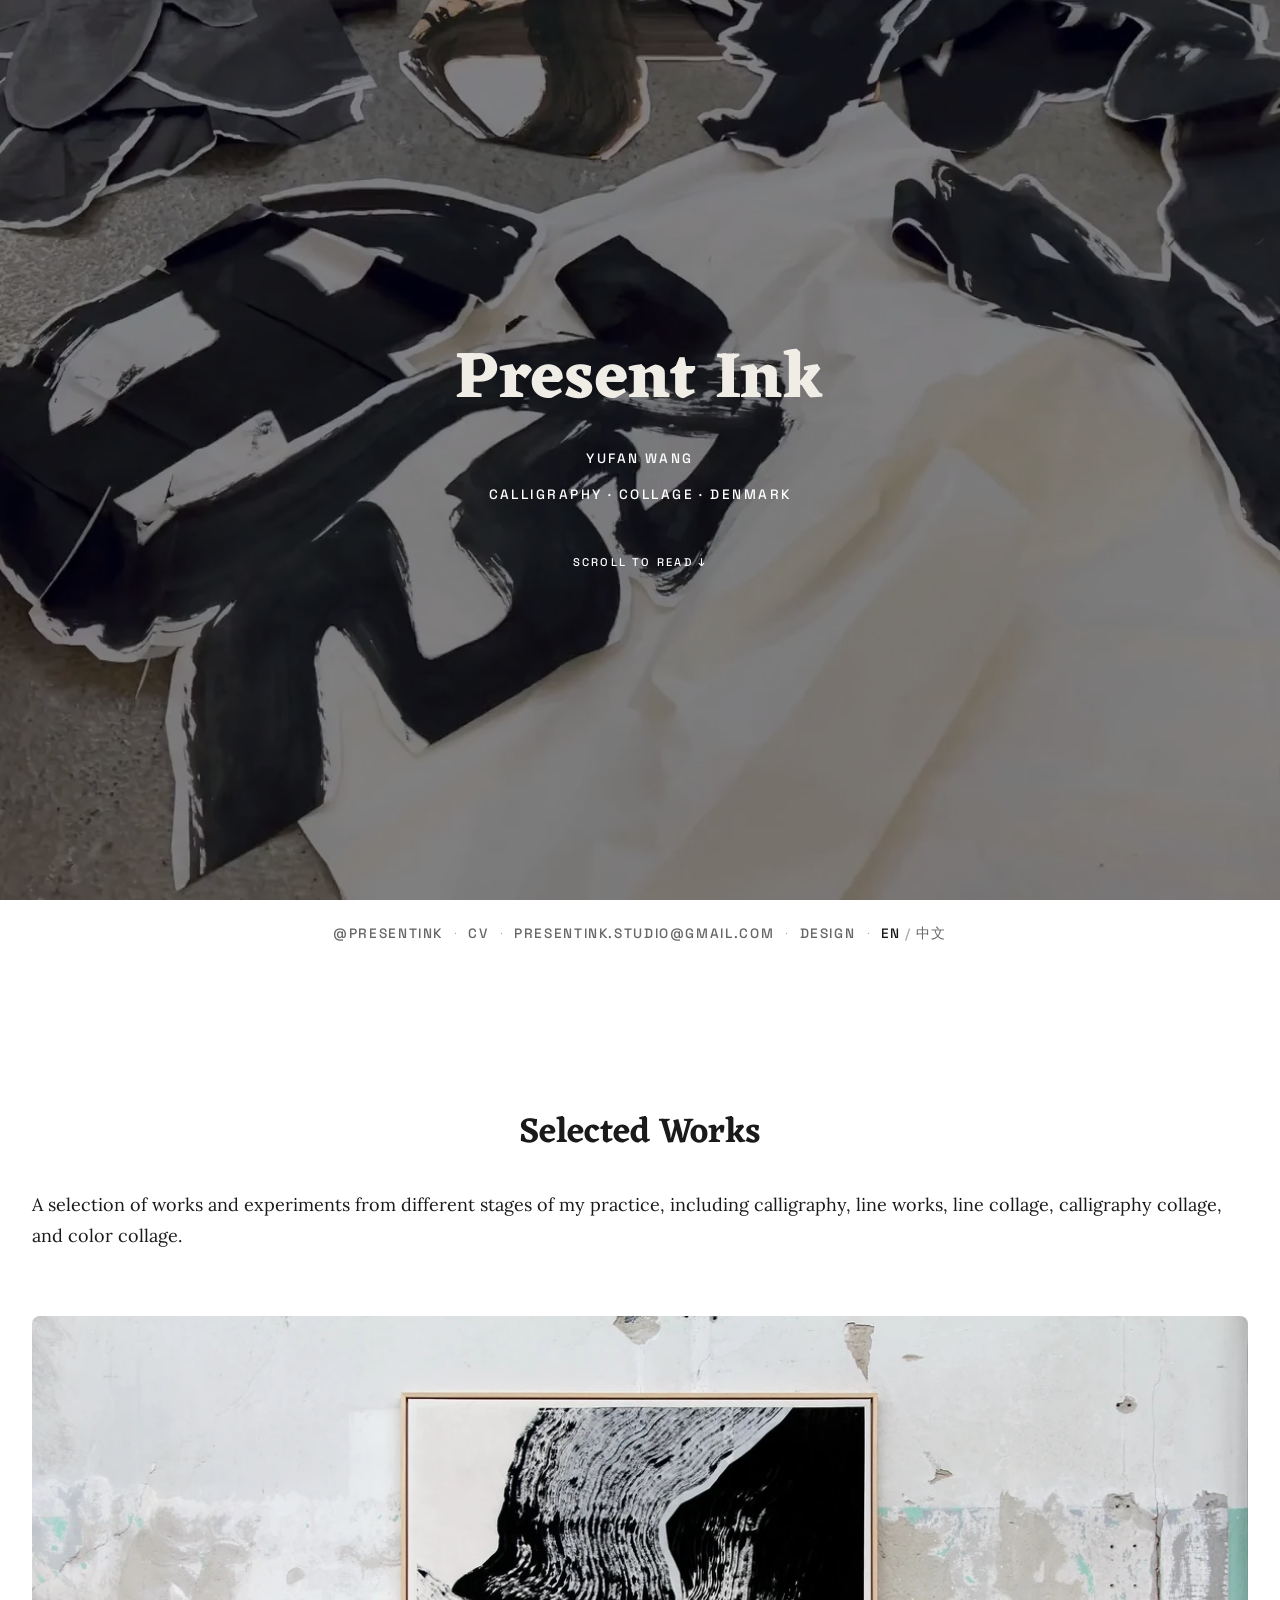
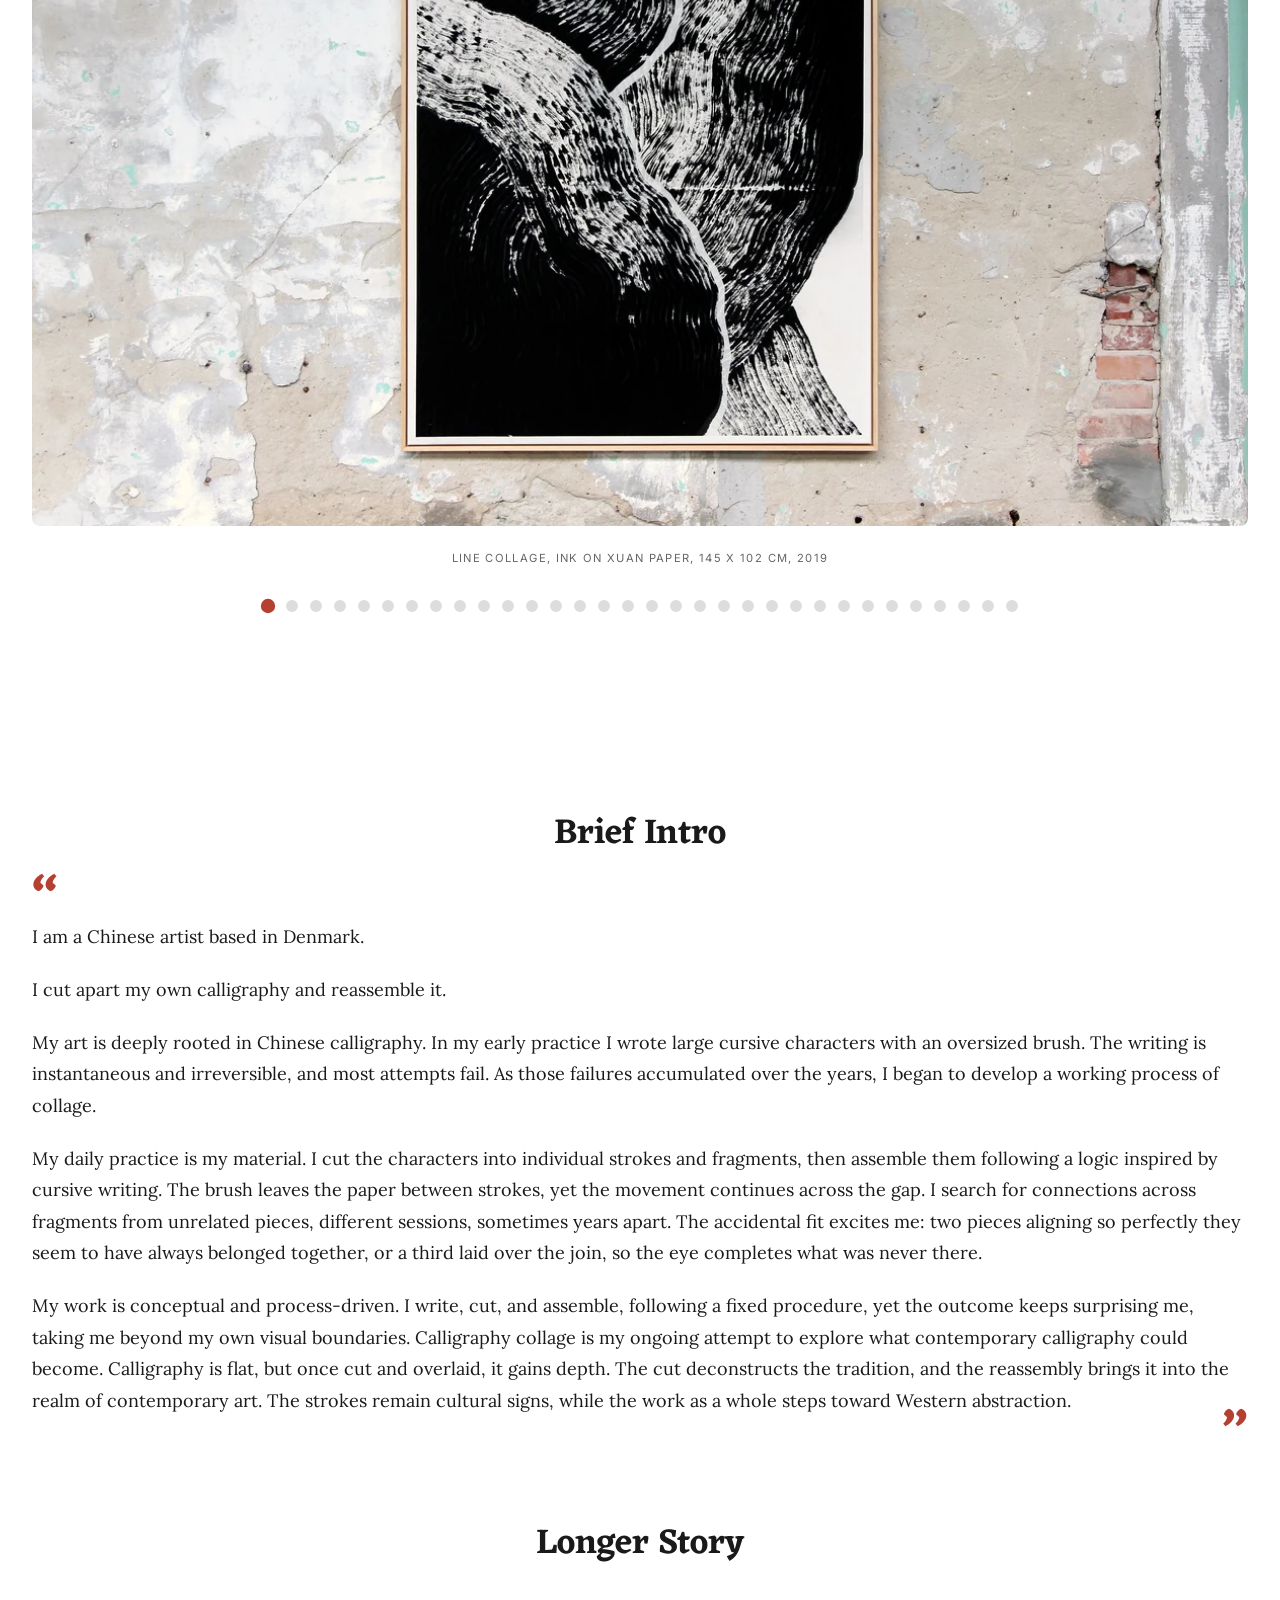
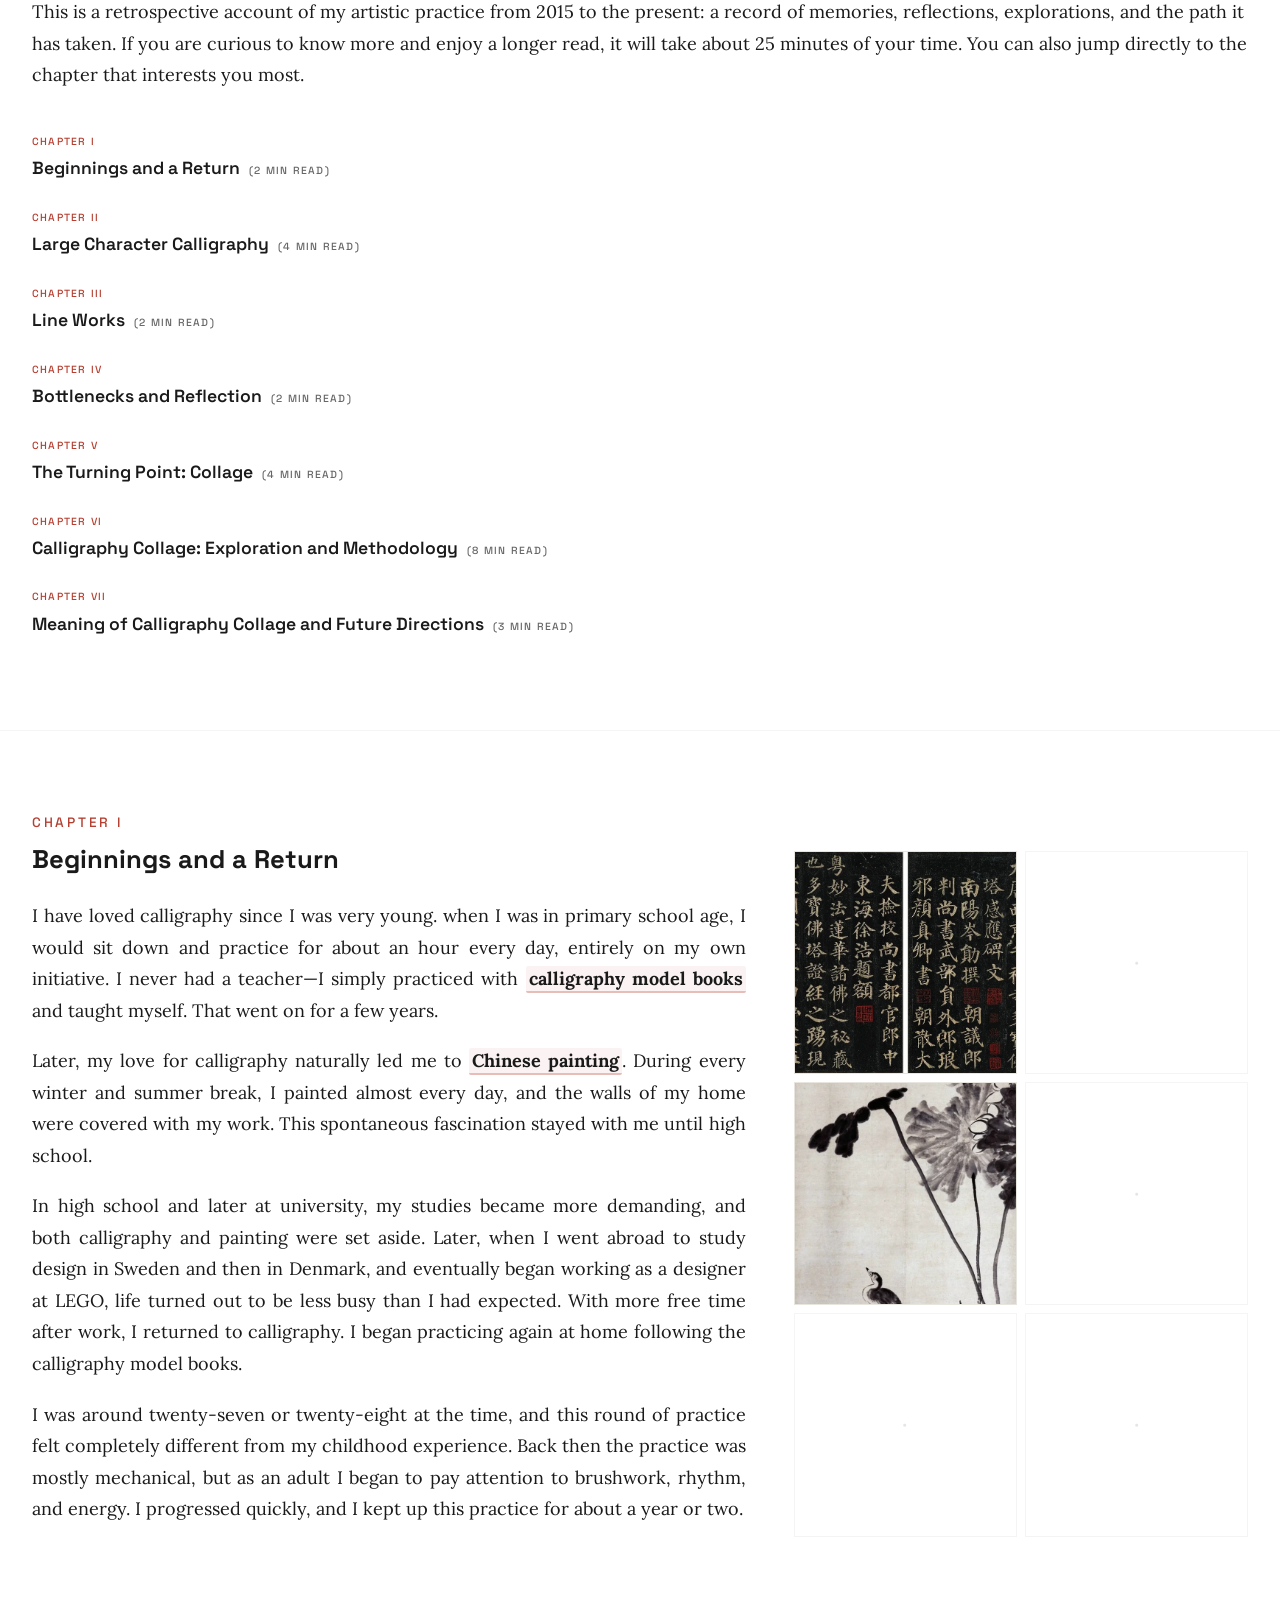
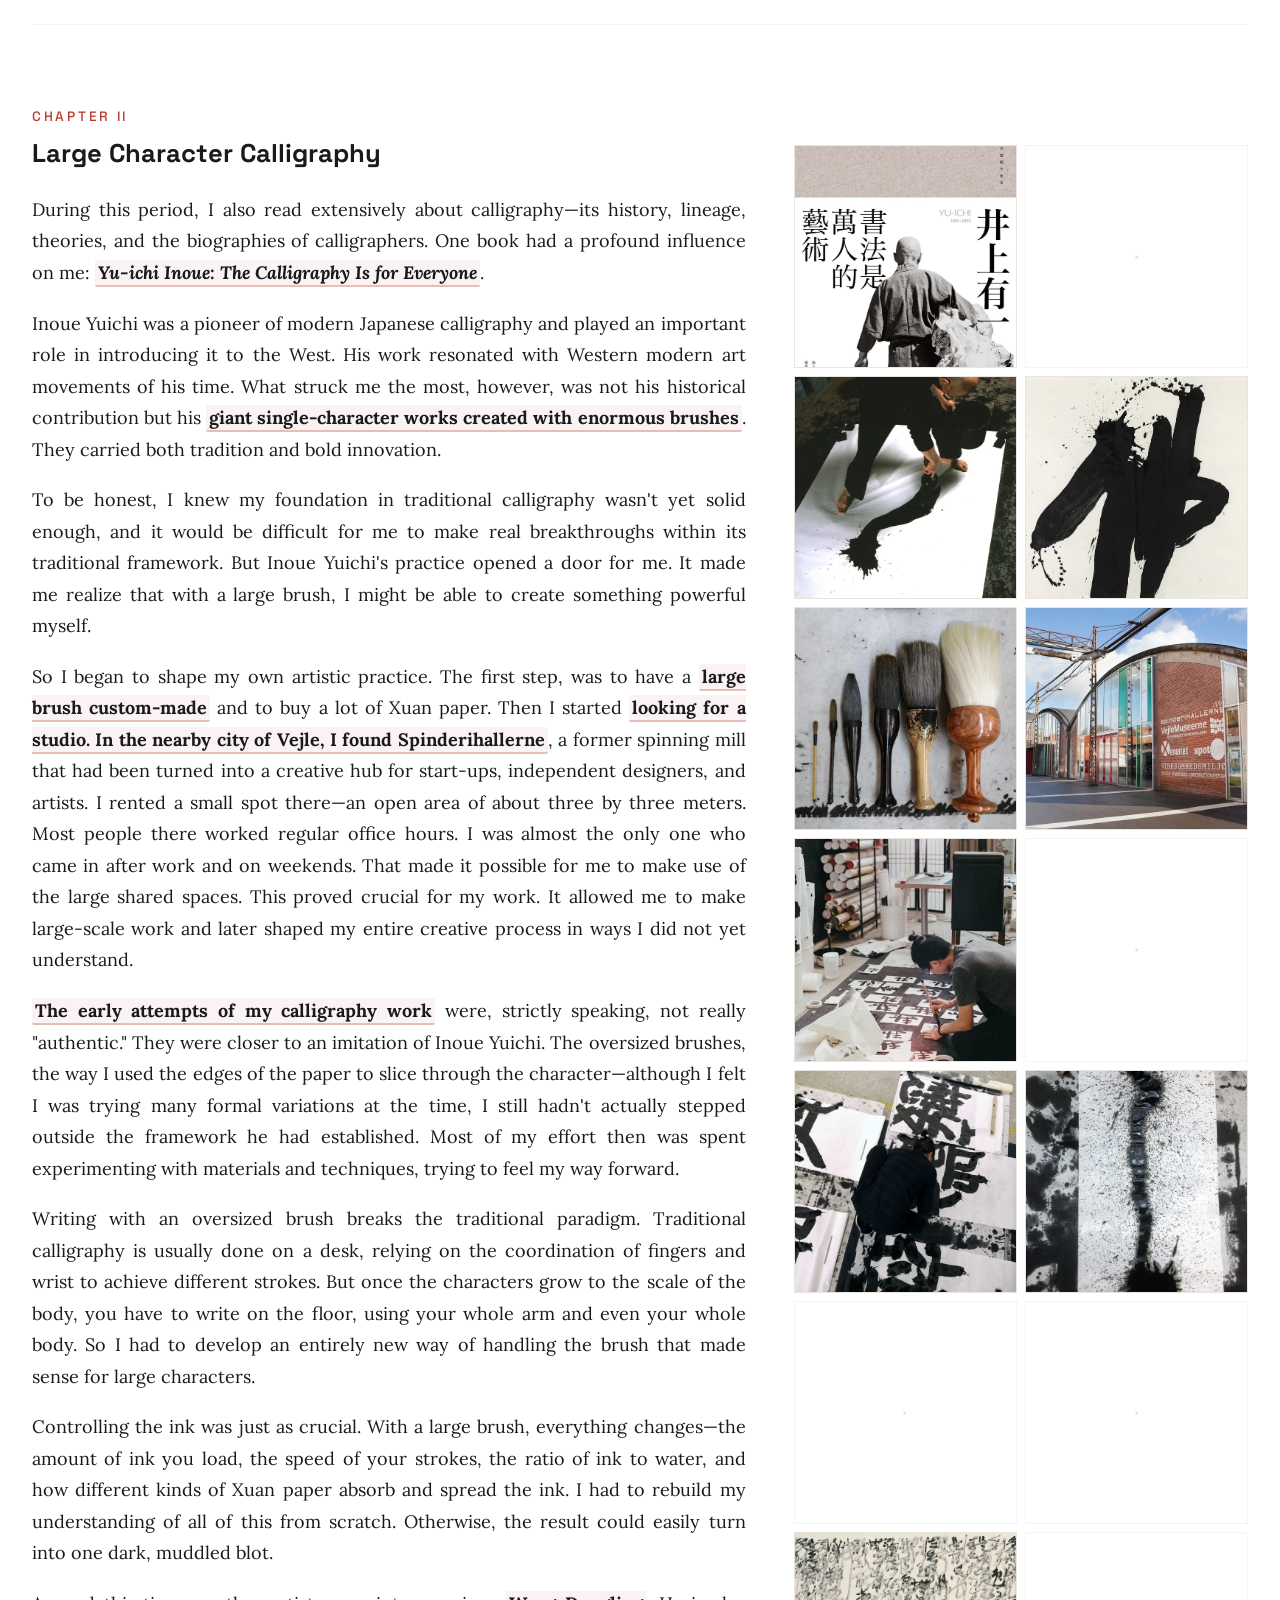
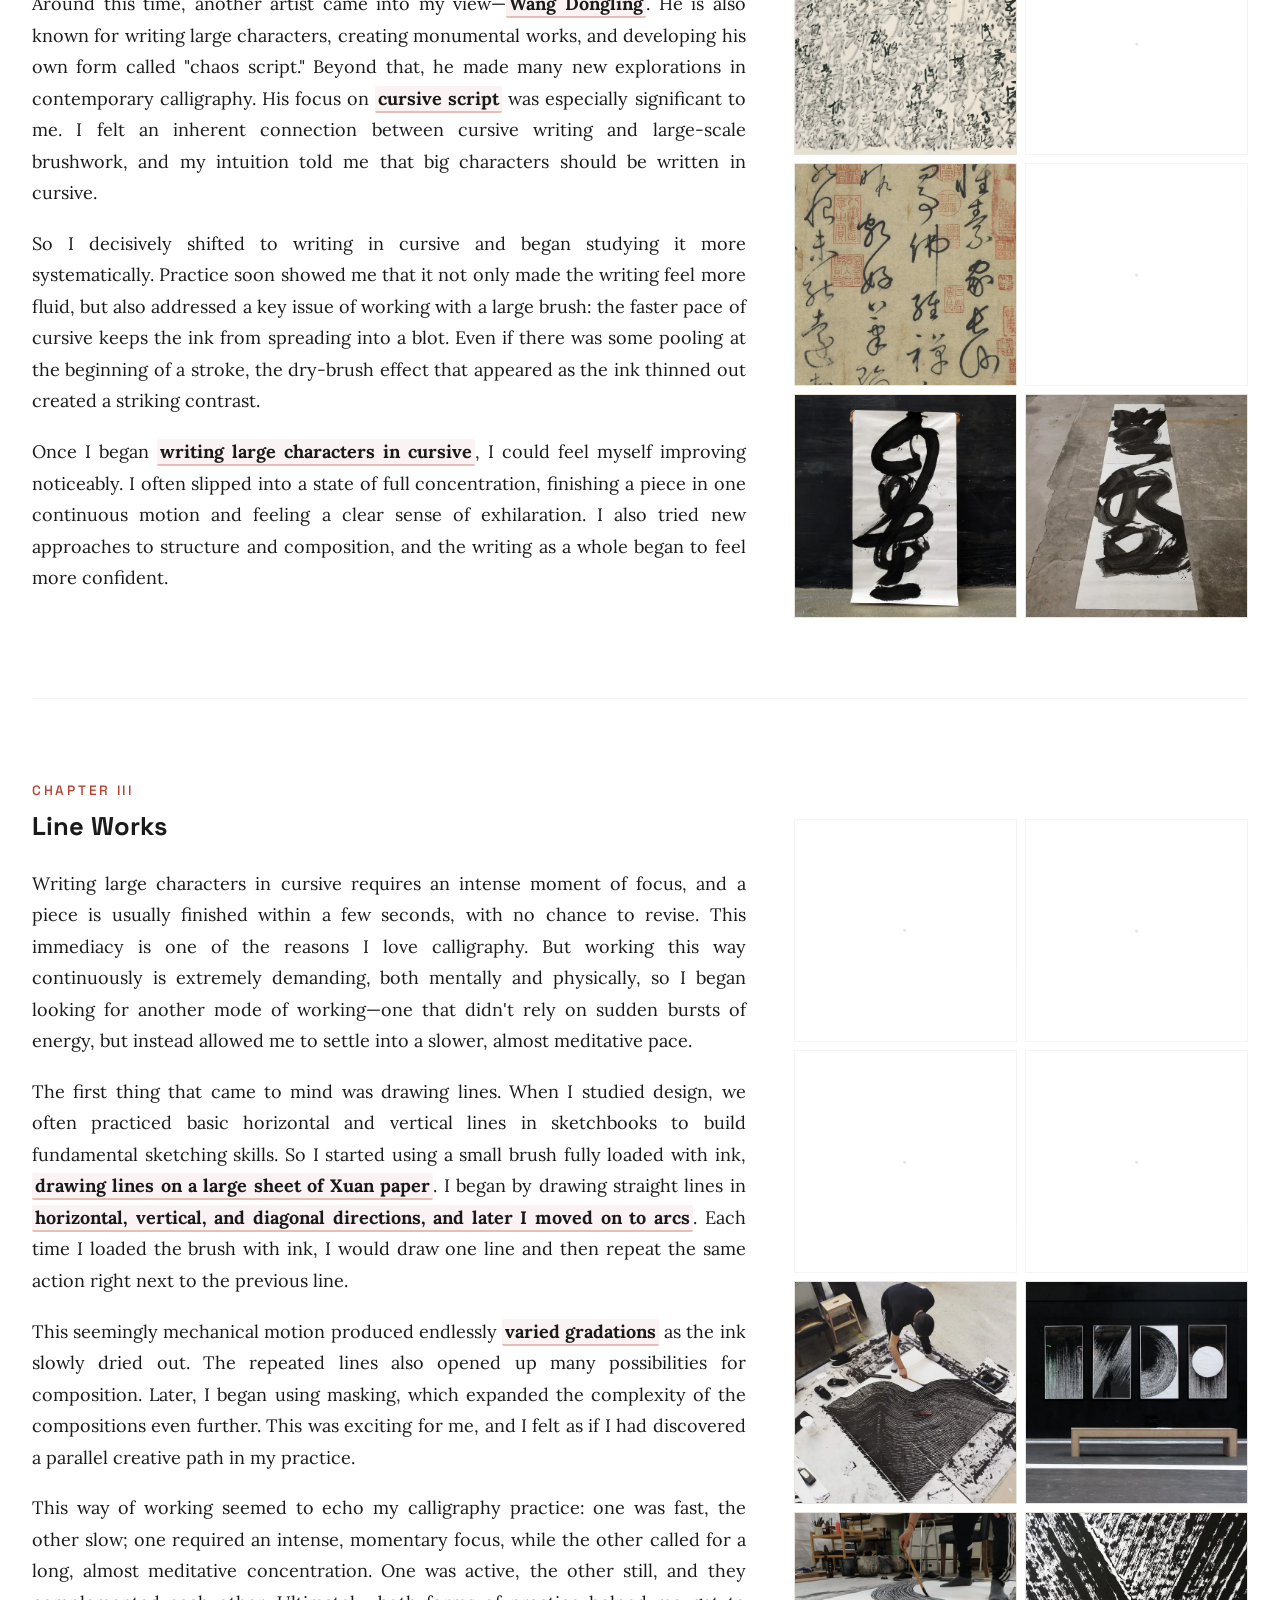
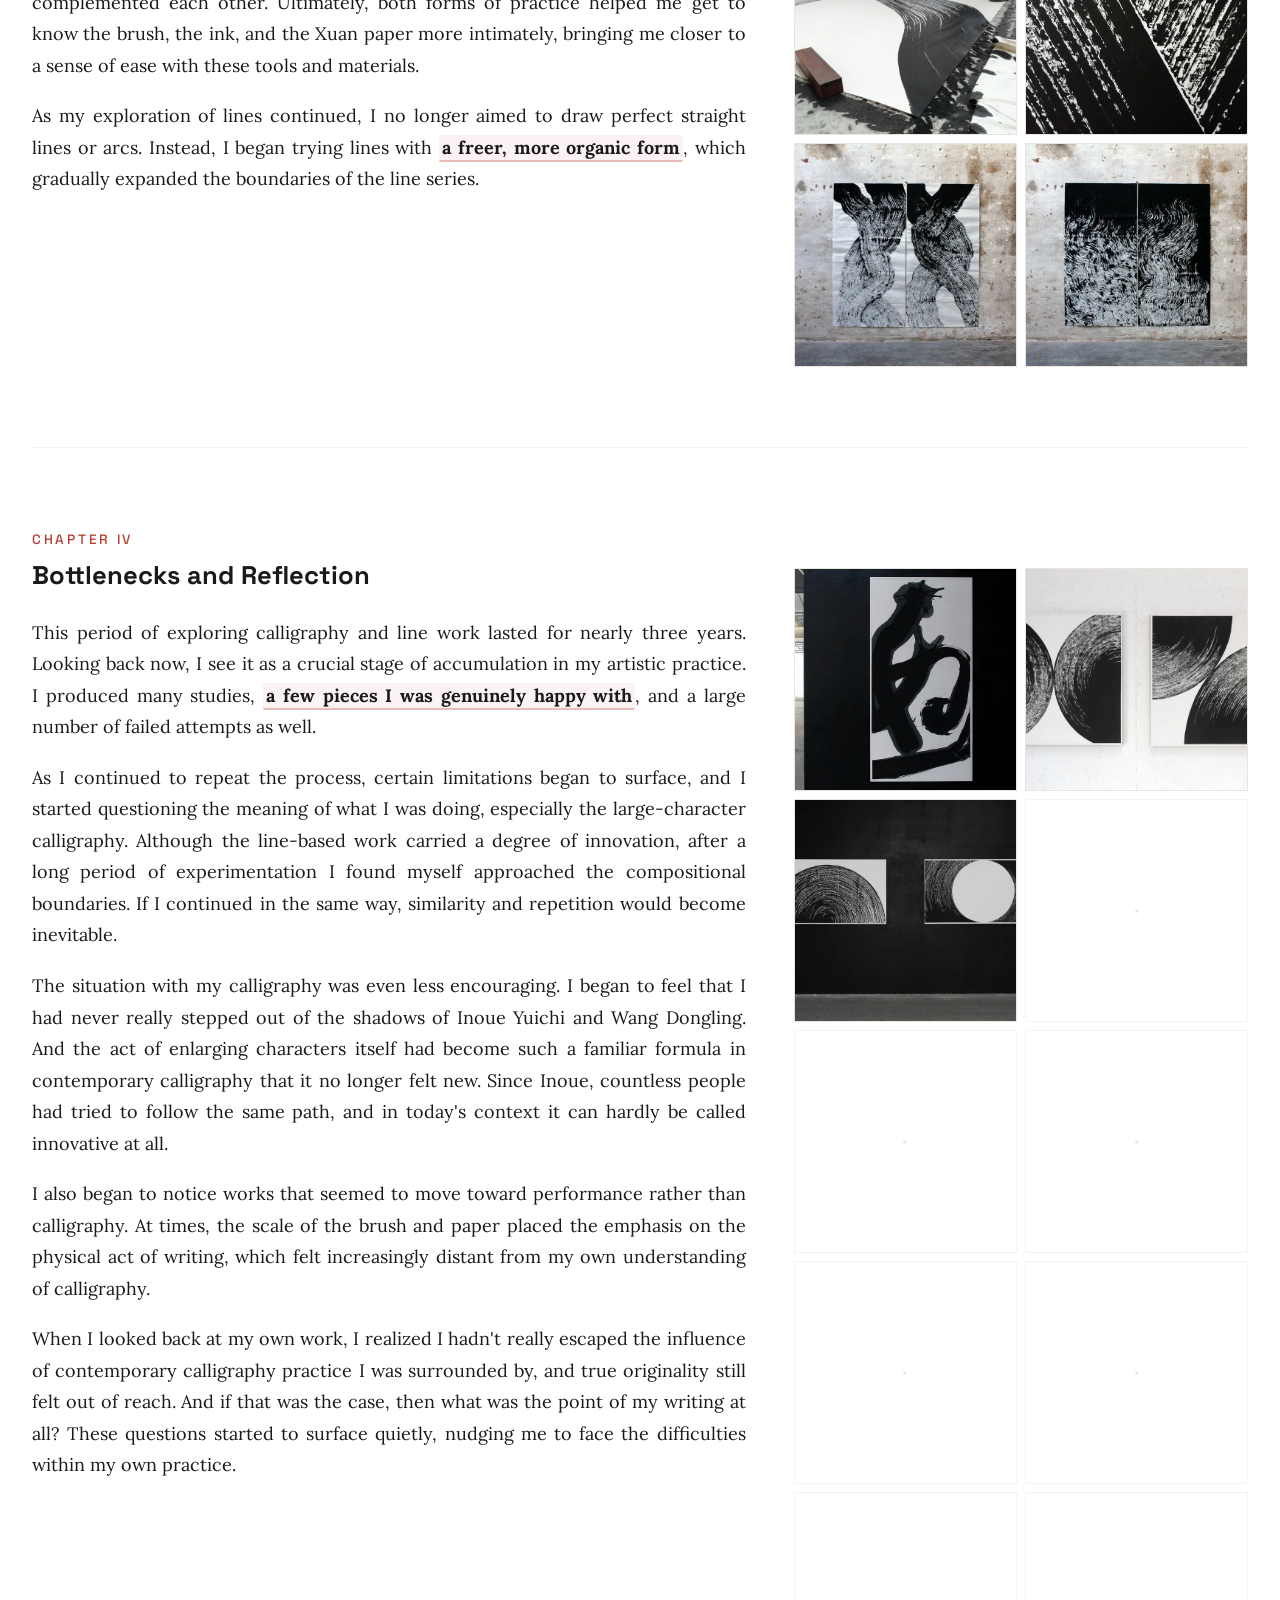
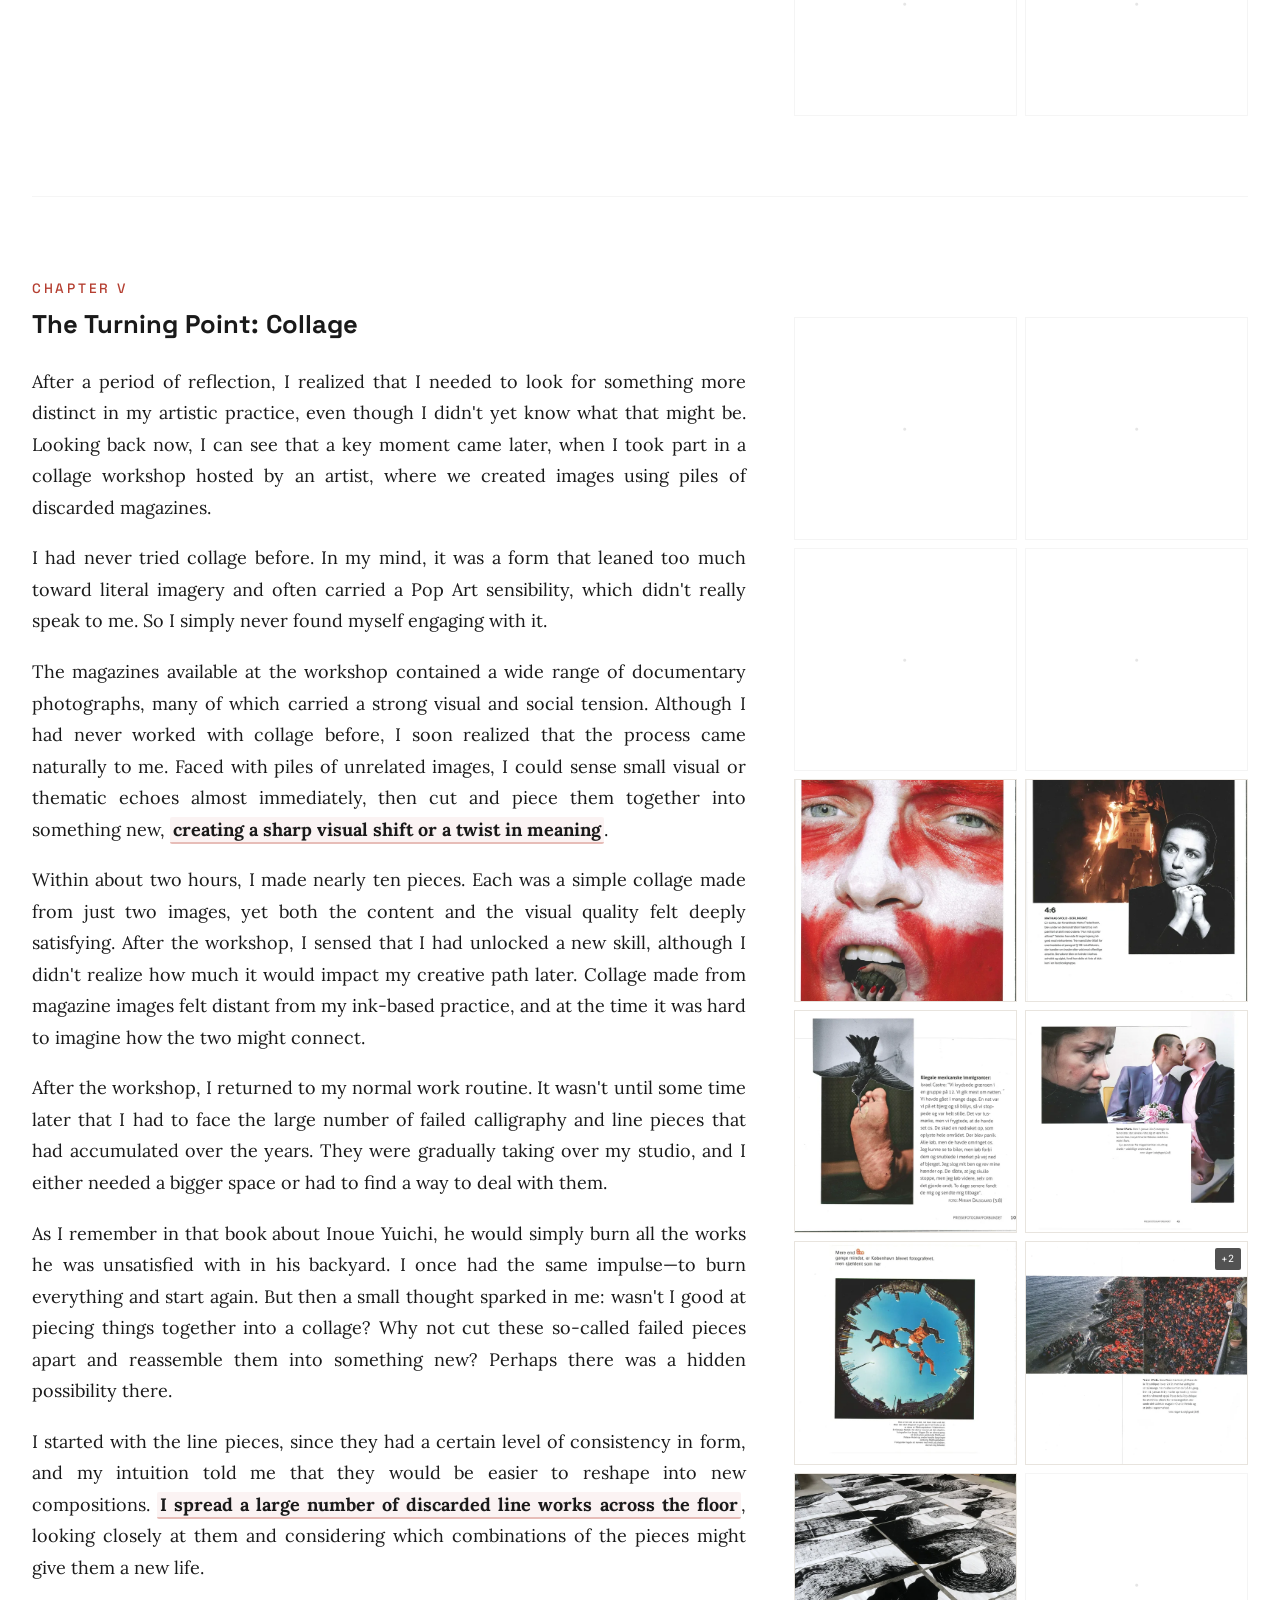
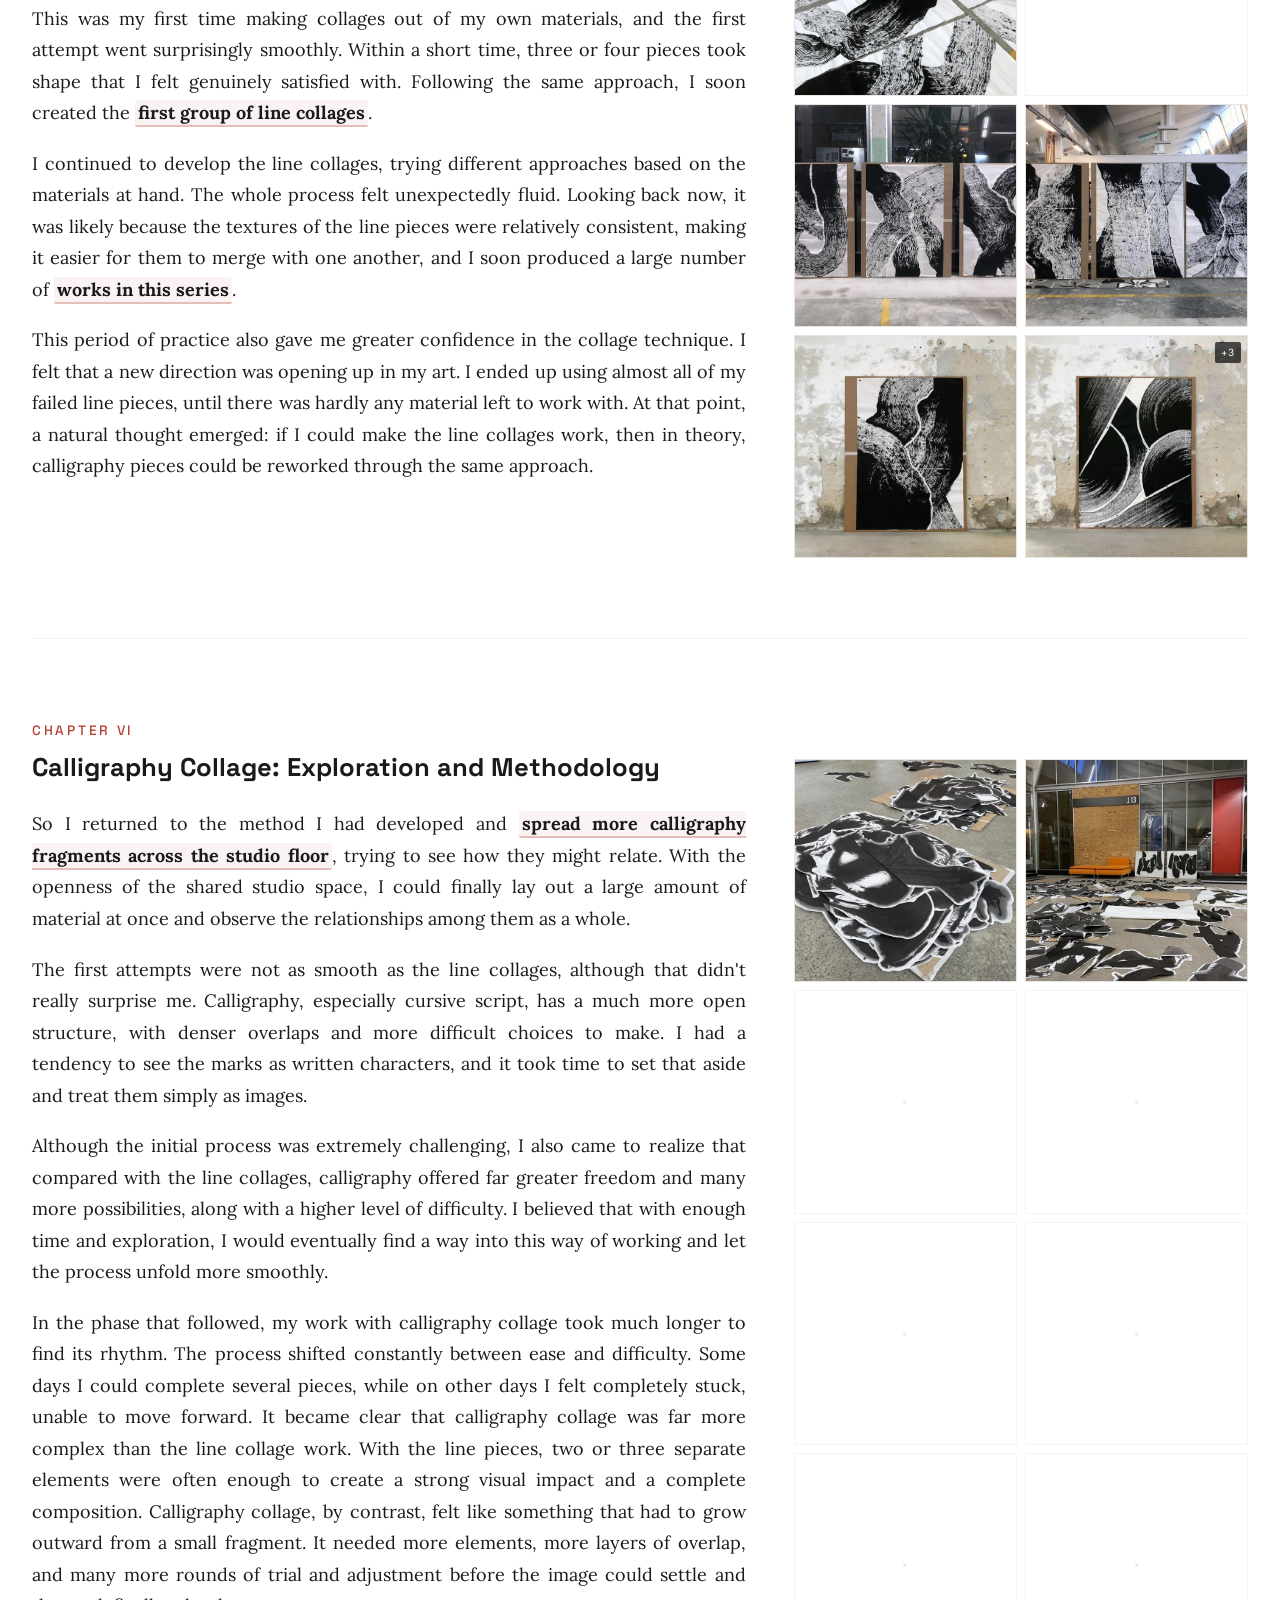
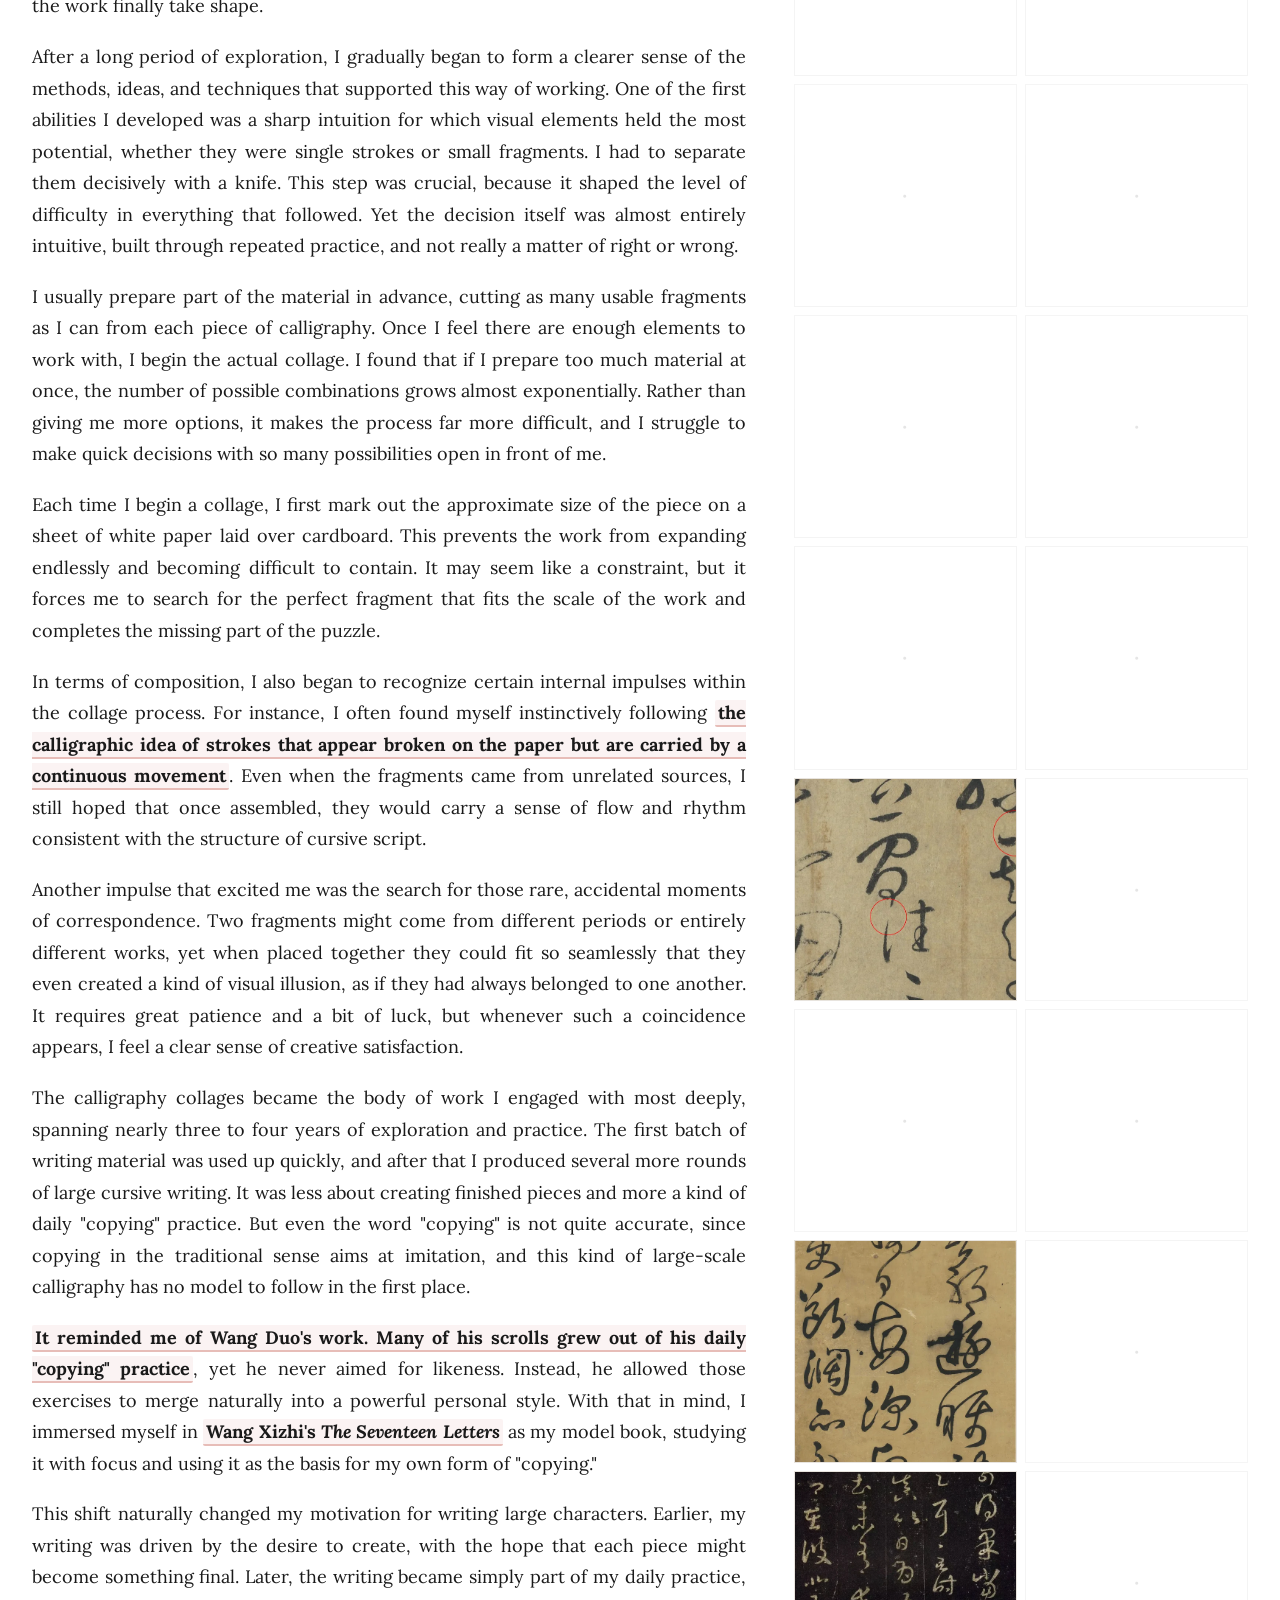
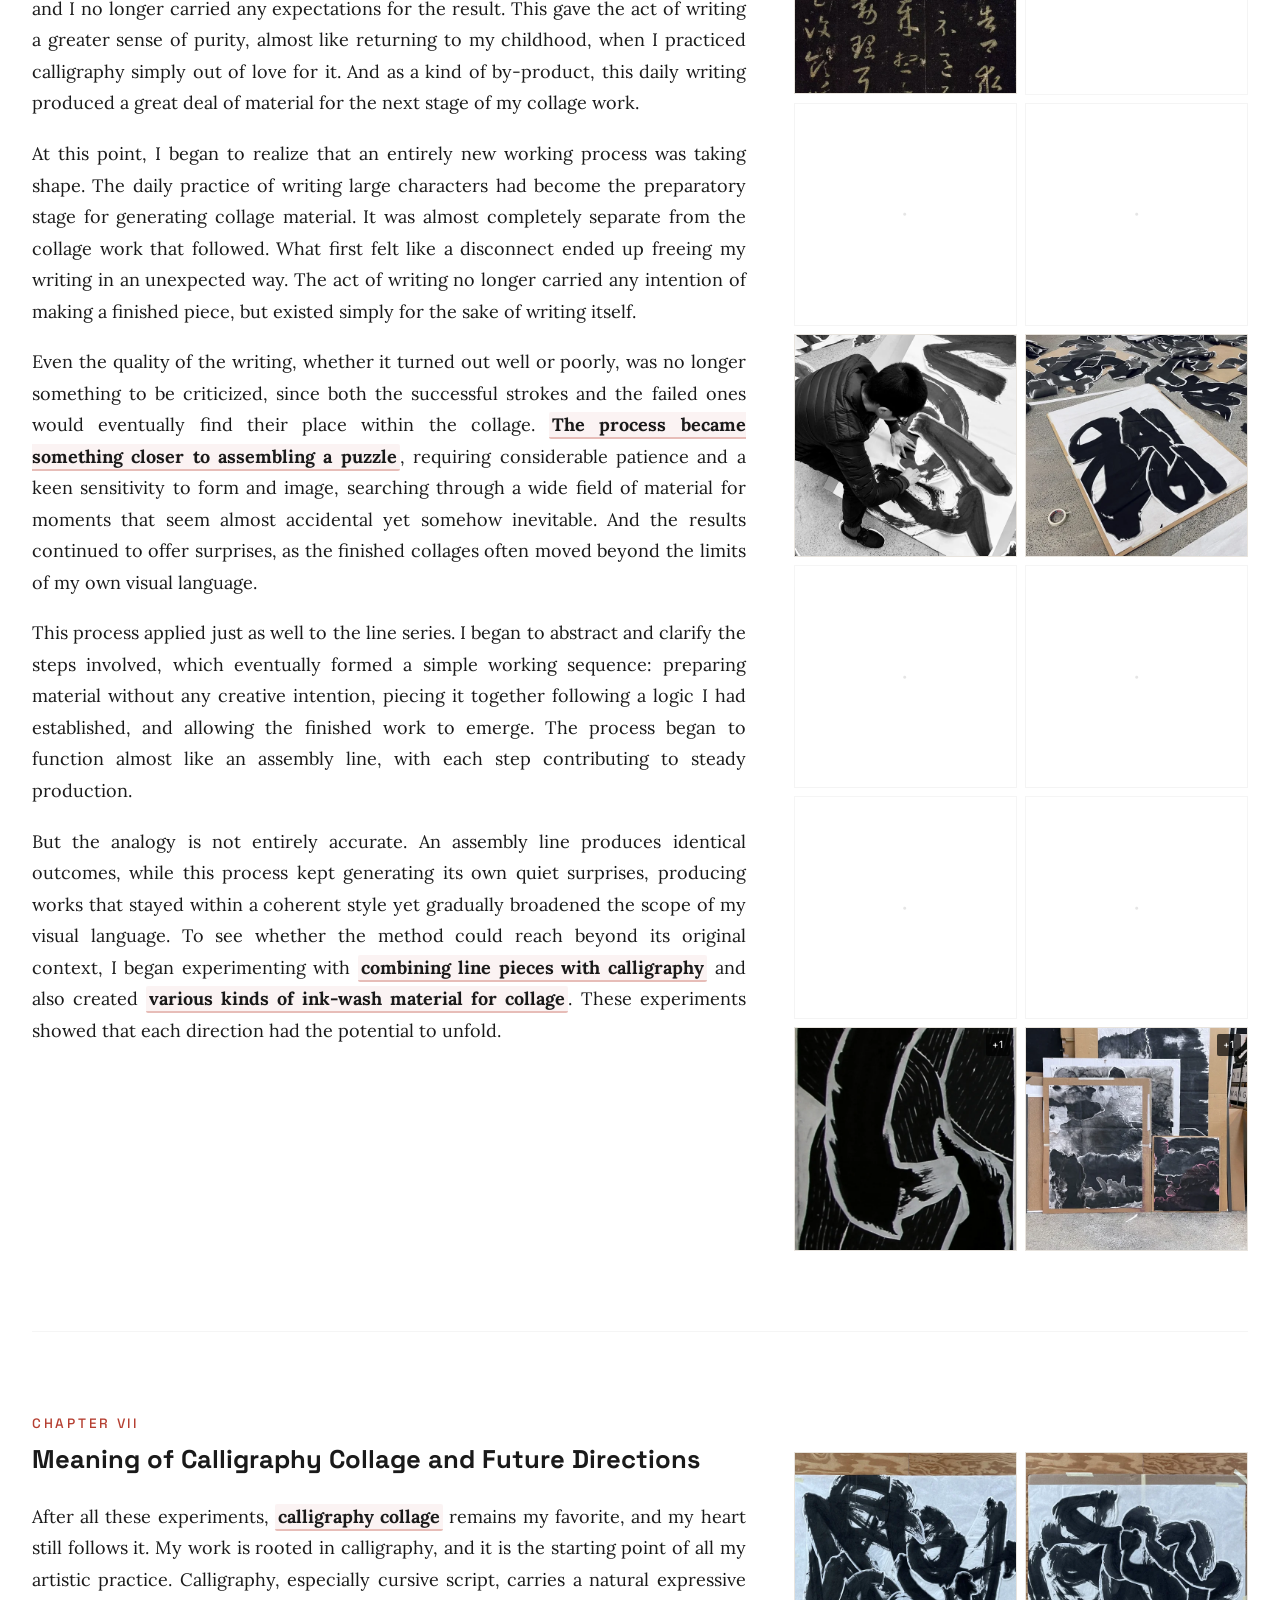
==== index.html @ 0b90b197 "fix: give the touch icon a fresh URL so iOS refetches it The transparent icon has been live since th" ====
<!DOCTYPE html>
<html lang="en">
<head>
    <meta charset="UTF-8">
    <meta name="viewport" content="width=device-width, initial-scale=1.0">
    <title>Present Ink | Yufan Wang</title>
    <meta name="description" content="Present Ink is the art portfolio of Yufan Wang, a Denmark-based artist exploring calligraphy, collage, line works, and contemporary abstraction.">
    <meta name="robots" content="index, follow">
    <link rel="canonical" href="https://presentink.github.io/">
    <link rel="icon" href="favicon.svg" type="image/svg+xml">
    <link rel="icon" href="favicon-32.png" sizes="32x32" type="image/png">
    <!-- ?v=2 retires the opaque first cut: Chrome on iOS keys its icon cache by URL,
         and removing the shortcut does not clear it. -->
    <link rel="apple-touch-icon" href="apple-touch-icon.png?v=2">
    <meta property="og:type" content="website">
    <meta property="og:site_name" content="Present Ink">
    <meta property="og:title" content="Present Ink | Yufan Wang">
    <meta property="og:description" content="The art portfolio of Yufan Wang: calligraphy, collage, line works, and contemporary abstraction.">
    <meta property="og:url" content="https://presentink.github.io/">
    <meta property="og:image" content="https://presentink.github.io/selected_work/og-cover.jpg">
    <meta property="og:image:alt" content="Artwork by Yufan Wang">
    <meta name="twitter:card" content="summary_large_image">
    <meta name="twitter:title" content="Present Ink | Yufan Wang">
    <meta name="twitter:description" content="The art portfolio of Yufan Wang: calligraphy, collage, line works, and contemporary abstraction.">
    <meta name="twitter:image" content="https://presentink.github.io/selected_work/og-cover.jpg">
    <link href="https://fonts.googleapis.com/css2?family=Eczar:wght@400;500;600;700;800&family=Lora:ital,wght@0,400;0,600;1,400&family=Inter:wght@300;400;500&family=Space+Grotesk:wght@400;500;600;700&display=swap" rel="stylesheet">
    <style>
        :root {
            --text-primary: #1a1a1a;
            --text-secondary: #666;
            --bg: #ffffff;
            --bg-white: #ffffff;
            --accent: #b53f31;
            --accent-light: rgba(181, 63, 49, 0.08);
            --highlight-bg: rgba(181, 63, 49, 0.06);
            --highlight-border: rgba(181, 63, 49, 0.3);
            --thumb-border: rgba(181, 63, 49, 0.5);
            --overlay-bg: rgba(10, 10, 10, 0.92);
            --body-copy-size: 18px;
            --body-copy-line-height: 1.75;
        }

        * { margin: 0; padding: 0; box-sizing: border-box; }

        html { scroll-behavior: smooth; }

        body {
            font-family: 'Lora', 'Georgia', serif;
            background: var(--bg);
            color: var(--text-primary);
            line-height: 1.75;
            font-size: 17px;
            -webkit-font-smoothing: antialiased;
        }

        /* ============ HERO ============ */
        .hero {
            width: 100%;
            height: 100vh;
            display: flex;
            flex-direction: column;
            justify-content: center;
            align-items: center;
            background: #0a0a0a;
            position: relative;
            overflow: hidden;
        }

        .hero-video {
            position: absolute;
            inset: 0;
            width: 100%;
            height: 100%;
            object-fit: cover;
        }

        .hero-overlay {
            position: absolute;
            inset: 0;
            background: rgba(0, 0, 0, 0.45);
        }

        .hero-content {
            position: relative;
            z-index: 2;
            text-align: center;
            color: #fff;
        }

        .hero-name {
            font-family: 'Eczar', serif;
            font-size: clamp(2.3rem, 5.5vw, 4.1rem);
            font-weight: 700;
            letter-spacing: 0.01em;
            margin-bottom: 0.5rem;
            color: #f0ece6;
        }

        .hero-author {
            font-family: 'Space Grotesk', sans-serif;
            font-size: 0.85rem;
            font-weight: 500;
            letter-spacing: 0.18em;
            text-transform: uppercase;
            color: #ffffff;
            margin-bottom: 0.75rem;
        }

        .hero-tagline {
            font-family: 'Space Grotesk', sans-serif;
            font-size: 0.85rem;
            font-weight: 500;
            letter-spacing: 0.18em;
            text-transform: uppercase;
            color: #ffffff;
            margin-bottom: 2.5rem;
        }

        .hero-scroll {
            font-family: 'Space Grotesk', sans-serif;
            font-size: 0.7rem;
            font-weight: 500;
            letter-spacing: 0.2em;
            text-transform: uppercase;
            color: #ffffff;
            cursor: pointer;
            border: 0;
            background: transparent;
            padding: 0;
            transition: color 0.3s;
            animation: pulse 2s ease-in-out infinite;
        }

        .hero-scroll:hover { color: #ccc; }

        .hero-scroll:focus-visible {
            outline: 2px solid #ffffff;
            outline-offset: 6px;
        }

        .site-links {
            display: flex;
            flex-wrap: wrap;
            align-items: center;
            justify-content: center;
            padding: 1.35rem 2rem;
        }

        .site-links a {
            font-family: 'Space Grotesk', sans-serif;
            font-size: 0.85rem;
            font-weight: 500;
            letter-spacing: 0.12em;
            text-transform: uppercase;
            color: var(--text-secondary);
            text-decoration: none;
            white-space: nowrap;
            padding: 0 0.7rem;
            transition: color 0.2s ease;
        }

        .site-link-separator {
            color: #aaa;
            font-size: 0.75rem;
            line-height: 1;
        }

        .site-links a:hover,
        .site-links a:focus-visible { color: var(--accent); }

        .language-switch {
            display: inline-flex;
            align-items: center;
            gap: 0.25rem;
            padding: 0 0.7rem;
            font-family: 'Space Grotesk', sans-serif;
            font-size: 0.85rem;
            font-weight: 500;
            letter-spacing: 0.12em;
            white-space: nowrap;
        }

        .language-current {
            color: var(--text-primary);
        }

        .site-links .language-switch a {
            padding: 0;
            text-transform: none;
        }

        .language-divider {
            color: #aaa;
        }

        @keyframes pulse {
            0%, 100% { opacity: 0.5; }
            50% { opacity: 1; }
        }

        /* ============ MAIN CONTENT ============ */
        .content-wrapper {
            max-width: 1280px;
            margin: 0 auto;
            padding: 5rem 2rem;
        }

        /* ============ FEATURED GALLERY ============ */
        .featured-section {
            background: var(--bg);
            padding: 3.5rem 0 6rem;
        }

        .featured-intro {
            text-align: center;
            margin-bottom: 4rem;
        }

        .featured-title {
            font-family: 'Eczar', serif;
            font-size: 2.2rem;
            font-weight: 600;
            margin-bottom: 1.5rem;
            color: var(--text-primary);
        }

        .featured-description {
            font-size: var(--body-copy-size);
            line-height: var(--body-copy-line-height);
            color: var(--text-primary);
            max-width: none;
            margin: 0 auto;
            text-align: left;
        }

        /* ============ ARTIST STATEMENT ============ */
        .artist-statement {
            padding: 1rem 0 3rem;
        }

        .artist-statement-inner {
            max-width: 1280px;
            margin: 0 auto;
            padding: 0 2rem;
            text-align: center;
        }

        .artist-statement-title {
            text-align: center;
        }

        .artist-statement p {
            font-size: var(--body-copy-size);
            line-height: var(--body-copy-line-height);
            margin-bottom: 1.35rem;
            color: var(--text-primary);
            text-align: left;
        }

        .artist-statement p:first-of-type {
            font-size: var(--body-copy-size);
            line-height: var(--body-copy-line-height);
        }

        .artist-statement p:first-of-type::before,
        .artist-statement p:last-child::after {
            font-family: 'Eczar', serif;
            font-size: 3.5rem;
            font-weight: 700;
            line-height: 0;
            color: var(--accent);
            vertical-align: -0.32em;
        }

        .artist-statement p:first-of-type::before {
            content: '\201C';
            display: block;
            margin: 0 0 0.35rem;
            line-height: 0.45;
            vertical-align: baseline;
        }

        .artist-statement p:last-child::after {
            content: '\201D';
            display: block;
            margin: 0.55rem 0 0;
            line-height: 0.45;
            text-align: right;
            vertical-align: baseline;
        }

        .artist-statement p:last-child { margin-bottom: 0; }

        /* ============ STORY INDEX ============ */
        .story-index {
            padding: 1rem 0 5rem;
        }

        .story-index-inner {
            max-width: 1280px;
            margin: 0 auto;
            padding: 0 2rem;
        }

        .story-index-heading {
            text-align: center;
        }

        .story-index-intro {
            max-width: none;
            margin: -0.25rem 0 2rem;
            color: var(--text-primary);
            font-size: var(--body-copy-size);
            line-height: var(--body-copy-line-height);
            text-align: left;
        }

        .story-index-list {
            list-style: none;
            display: grid;
            grid-template-columns: 1fr;
            gap: 0.25rem;
            max-width: 900px;
            padding: 0;
            margin: 0;
        }

        .story-index-link {
            display: block;
            padding: 0.65rem 0;
            color: var(--text-primary);
            text-decoration: none;
        }

        .story-index-copy {
            min-width: 0;
        }

        .story-index-number,
        .story-index-time {
            font-family: 'Space Grotesk', sans-serif;
            font-size: 0.65rem;
            font-weight: 500;
            letter-spacing: 0.12em;
            text-transform: uppercase;
        }

        .story-index-number {
            display: block;
            color: var(--accent);
            margin-bottom: 0.2rem;
        }

        .story-index-title {
            font-family: 'Space Grotesk', sans-serif;
            font-size: 1.1rem;
            font-weight: 600;
            line-height: 1.35;
        }

        .story-index-time {
            color: var(--text-secondary);
            margin-left: 0.55rem;
        }

        .story-index-link:hover .story-index-title,
        .story-index-link:focus-visible .story-index-title {
            color: var(--accent);
        }

        .gallery-container {
            max-width: 1280px;
            margin: 0 auto;
        }

        .gallery-wrapper {
            position: relative;
            overflow: hidden;
            border-radius: 8px;
            background: #fff;
            aspect-ratio: 3 / 2;
        }

        .gallery-slides {
            position: relative;
            width: 100%;
            height: 100%;
            overflow: hidden;
        }

        .gallery-slide {
            position: absolute;
            top: 0;
            left: 0;
            width: 100%;
            height: 100%;
            display: none;
            align-items: center;
            justify-content: center;
        }

        .gallery-slide.active {
            display: flex;
        }

        .gallery-slide img {
            width: 100%;
            height: 100%;
            max-width: 100%;
            max-height: 100%;
            object-fit: contain;
        }

        /* Artwork that does not already fill the 3:2 frame is inset so it reads as a
           plate rather than a bleed: 90% of the height leaves 5% above and below. */
        .gallery-slide.gallery-slide-buffered img {
            width: 100%;
            height: 90%;
            object-fit: contain;
        }





        /* Artwork details for the slide on show, between the plate and the dots. The
           string is the same one the lightbox prints, so the two can never disagree.
           Reserving a line's height keeps the dots still as the carousel advances
           through works whose metadata is not equally complete. */
        .gallery-caption {
            min-height: 1.15em;
            margin: 1.4rem 0 0;
            font-family: 'Inter', sans-serif;
            font-size: 0.7rem;
            letter-spacing: 0.12em;
            text-transform: uppercase;
            color: var(--text-secondary);
            text-align: center;
        }

        /* Restarted per slide rather than transitioned, so rapid clicking cannot leave
           the caption stranded mid-fade. */
        .gallery-caption.is-entering {
            animation: gallery-caption-in 0.4s ease both;
        }

        @keyframes gallery-caption-in {
            from { opacity: 0; }
            to   { opacity: 1; }
        }

        .gallery-dots {
            display: flex;
            flex-wrap: wrap;
            justify-content: center;
            gap: 12px;
            margin-top: 2rem;
        }

        .gallery-dot {
            /* flex-shrink defaults to 1, and with thirty-odd dots on a narrow screen that
               squeezed each circle into an ellipse. They wrap to a second row instead. */
            flex: 0 0 auto;
            width: 12px;
            height: 12px;
            border-radius: 50%;
            background: #ddd;
            border: none;
            cursor: pointer;
            transition: all 0.3s ease;
        }

        .gallery-dot.active {
            background: var(--accent);
            transform: scale(1.2);
        }

        .gallery-dot:hover {
            background: var(--accent);
        }

        /* ============ SECTION (each chapter) ============ */
        .section {
            display: grid;
            grid-template-columns: 60% 40%;
            gap: 0;
            /* Each column sizes to its own content. Without this, grid's default
               `stretch` makes .section-text as tall as the whole row — i.e. as tall
               as the image grid — so measuring the text would measure the grid back
               and every relayout would add rows. */
            align-items: start;
            margin-bottom: 5rem;
            padding-bottom: 5rem;
            border-bottom: 1px solid rgba(221, 221, 221, 0.3);
        }

        .section:last-child {
            border-bottom: none;
            margin-bottom: 0;
        }

        .story-index + .content-wrapper {
            border-top: 1px solid rgba(221, 221, 221, 0.3);
        }

        /* Left: Text column */
        .section-text {
            font-size: var(--body-copy-size);
            line-height: var(--body-copy-line-height);
            padding-right: 1rem;
        }

        .section-number {
            font-family: 'Space Grotesk', sans-serif;
            font-size: 0.85rem;
            font-weight: 500;
            letter-spacing: 0.2em;
            text-transform: uppercase;
            color: var(--accent);
            margin-bottom: 0.5rem;
        }

        .section-title {
            font-family: 'Space Grotesk', sans-serif;
            font-size: 1.6rem;
            font-weight: 700;
            margin-bottom: 1.5rem;
            line-height: 1.3;
        }

        .section-text p {
            margin-bottom: 1.2rem;
            text-align: justify;
            hyphens: auto;
        }

        /* Highlighted keywords */
        .hl {
            background: var(--highlight-bg);
            border-bottom: 2.5px solid var(--highlight-border);
            padding: 1px 3px;
            cursor: pointer;
            transition: all 0.25s ease;
            border-radius: 2px;
            font-weight: bold;
        }

        .hl:hover, .hl.active {
            background: rgba(181, 63, 49, 0.15);
            border-bottom-color: var(--accent);
        }

        .hl:focus-visible {
            outline: 2px solid var(--accent);
            outline-offset: 3px;
        }

        /* Right: Image column */
        .section-images {
            display: grid;
            grid-template-columns: 1fr 1fr;
            gap: 0.5rem;
            padding-top: 2.5rem;
            padding-left: 2rem;
            align-content: flex-start;
        }

        /* A phrase carrying more images than the grid should show: the extras stay in
           the DOM so the lightbox can page through them, but display:none keeps them
           out of the grid's cell flow entirely (a display:none element is not a grid
           item, so it occupies no cell). */
        .thumb.grid-hidden {
            display: none;
        }

        /* "+N more" badge on the last thumbnail the grid does show for that phrase. */
        .thumb[data-more]::after {
            content: '+' attr(data-more);
            position: absolute;
            top: 6px;
            right: 6px;
            background: rgba(0, 0, 0, 0.68);
            color: #fff;
            font-family: 'Inter', sans-serif;
            font-size: 0.62rem;
            letter-spacing: 0.05em;
            padding: 2px 6px;
            border-radius: 2px;
            pointer-events: none;
        }

        .thumb img {
            width: 100%;
            height: 100%;
            object-fit: cover;
            display: block;
        }

        /* Flatten thumb-row wrappers so thumbs flow into grid */
        .thumb-row {
            display: contents;
        }

        .thumb-row.single,
        .thumb-row.triple {
            display: contents;
        }

        .thumb {
            width: 100%;
            aspect-ratio: 1;
            background: #e8e4de;
            border: 1px solid transparent;
            cursor: pointer;
            overflow: hidden;
            transition: all 0.3s ease;
            position: relative;
            display: flex;
            align-items: center;
            justify-content: center;
        }

        .thumb:hover {
            border: 3px solid var(--accent);
            transform: scale(1.02);
            box-shadow: 0 4px 20px rgba(0,0,0,0.1);
        }

        .thumb:focus-visible,
        .gallery-slide:focus-visible {
            outline: 3px solid var(--accent);
            outline-offset: 3px;
        }

        /* Completely disable hover for unlinked placeholder thumbnails with high priority */
        .thumb.placeholder-only.unlinked,
        .thumb.placeholder-only.unlinked:hover,
        .thumb.placeholder-only.unlinked:focus,
        .thumb.placeholder-only.unlinked:active {
            opacity: 0.3 !important;
            pointer-events: none !important;
            cursor: default !important;
            border: 1px solid #ddd !important;
            transform: none !important;
            box-shadow: none !important;
            background: none !important;
        }

        /* Keep linked placeholders without visible border */
        .thumb.placeholder-only:not(.unlinked) {
            border: 1px solid transparent !important;
        }

        .thumb.placeholder-only {
            cursor: default;
        }

        .thumb.placeholder-only.linked {
            border: 3px solid var(--thumb-border) !important;
            box-shadow: 0 2px 12px rgba(181, 63, 49, 0.15) !important;
            transform: scale(1.02) !important;
        }

        .thumb.linked {
            border: 3px solid var(--thumb-border);
            box-shadow: 0 2px 12px rgba(181, 63, 49, 0.15);
            transform: scale(1.02);
        }

        .thumb-placeholder {
            font-family: 'Inter', sans-serif;
            font-size: 0.6rem;
            color: #aaa;
            letter-spacing: 0.05em;
            text-align: center;
            padding: 0.5rem;
            text-transform: uppercase;
            line-height: 1.4;
        }

        .thumb-label {
            position: absolute;
            bottom: 0;
            left: 0;
            right: 0;
            background: rgba(0,0,0,0.6);
            color: #fff;
            font-family: 'Inter', sans-serif;
            font-size: 0.55rem;
            letter-spacing: 0.08em;
            text-transform: uppercase;
            padding: 4px 8px;
            opacity: 0;
            transition: opacity 0.3s;
        }

        .thumb:hover .thumb-label {
            opacity: 1;
        }

        /* ============ OVERLAY / LIGHTBOX ============ */
        .overlay {
            position: fixed;
            inset: 0;
            /* Top padding clears the close button, so the artwork band starts below it. */
            padding: calc(2rem + 44px) 1rem 1rem;
            background: var(--overlay-bg);
            z-index: 1000;
            display: none;
            align-items: center;
            justify-content: center;
            flex-direction: column;
            opacity: 0;
            transition: opacity 0.3s ease;
        }

        .overlay.visible {
            display: flex;
            opacity: 1;
        }






        /* The lightbox is three stacked bands: the artwork, its caption, and the controls.
           The artwork band takes whatever is left over, so it can never reach the buttons —
           previously they shared the same space and only avoided each other by arithmetic,
           which failed whenever an image was wide enough (a 1008x672 image overlapped all
           three at 1100x800). It also removes the fixed dvh reserves, which had made a
           phone in landscape show the artwork smaller than in portrait. */
        .overlay-media {
            /* flex-basis must be 0, not auto: a percentage max-height on the artwork can
               only resolve against a parent with a definite height, and `auto` leaves it
               indefinite — the image then ignored the cap and overflowed the viewport. */
            flex: 1 1 0;
            min-height: 0;
            width: 100%;
            position: relative;
        }

        /* Absolute inset gives this box the band's exact size, which is what makes the
           artwork's percentage max-height resolve. As a plain flex child its own height
           came from its max-height, and a height derived that way still counts as
           indefinite for its children — the percentage was dropped and the image
           overflowed to 939px inside a 715px band. */
        .overlay-image {
            position: absolute;
            inset: 0;
            display: flex;
            align-items: center;
            justify-content: center;
        }

        /* The box fills the band and `scale-down` fits the picture inside it. Sizing the
           element itself with a percentage max-height did not hold — the image rendered
           853px tall inside a 715px parent — and `scale-down` also guarantees an artwork
           is never enlarged past its own pixels, which plain `contain` would do. */
        .overlay-image img {
            display: block;
            width: 100%;
            height: 100%;
            object-fit: scale-down;
        }

        /* Beige only for the text placeholder, never behind an artwork. */
        .overlay-image-placeholder:not(:has(img)) {
            background: #e8e4de;
            padding: 3rem 4rem;
            width: auto;
            height: auto;
        }

        .overlay-controls {
            flex: 0 0 auto;
            display: flex;
            justify-content: space-between;
            align-items: center;
            width: 100%;
            margin-top: 0.75rem;
        }

        /* One shape for all three. They were 34, 40 and 44px depending on the button and
           the breakpoint; the right-hand pair share an edge so they line up. */
        /* A single-image group keeps its arrows in place but greyed right down: they
           stay put so the three controls do not shuffle between one artwork and the
           next, while reading clearly as unavailable. */
        .overlay-nav:disabled {
            opacity: 0.18;
            cursor: default;
            pointer-events: none;
        }

        .overlay-close,
        .overlay-nav {
            width: 44px;
            height: 44px;
            flex: 0 0 auto;
            border: 1px solid #555;
            border-radius: 50%;
            background: rgba(0, 0, 0, 0.35);
            color: #ccc;
            font-size: 1rem;
            line-height: 1;
            display: flex;
            align-items: center;
            justify-content: center;
            cursor: pointer;
            transition: color 0.2s ease, border-color 0.2s ease, background 0.2s ease;
        }

        .overlay-close:hover,
        .overlay-nav:hover,
        .overlay-close:focus-visible,
        .overlay-nav:focus-visible {
            color: #fff;
            border-color: #fff;
            background: rgba(0, 0, 0, 0.6);
        }

        .overlay-close {
            position: absolute;
            top: 1rem;
            right: 1rem;
        }

        .overlay-caption {
            flex: 0 0 auto;
            margin: 0.75rem 0 0;
            font-family: 'Inter', sans-serif;
            font-size: 0.7rem;
            letter-spacing: 0.12em;
            text-transform: uppercase;
            color: #888;
            text-align: center;
        }

        /* The lightbox drops the <img> inside this element, so it has to be the box that
           fills the band; the beige only shows when it is holding placeholder text. */
        .overlay-image-placeholder {
            width: 100%;
            height: 100%;
            display: flex;
            align-items: center;
            justify-content: center;
            font-family: 'Inter', sans-serif;
            font-size: 0.9rem;
            color: #888;
            letter-spacing: 0.1em;
            text-transform: uppercase;
        }

        .overlay-caption {
            font-family: 'Inter', sans-serif;
            font-size: 0.75rem;
            color: #888;
            margin-top: 1rem;
            letter-spacing: 0.05em;
        }





        /* ============ FOOTER ============ */
        .footer {
            text-align: center;
            padding: 2.5rem 2rem;
            border-top: 1px solid #ddd;
            max-width: 1280px;
            margin: 0 auto;
        }

        .footer .site-links {
            padding: 0;
        }

        /* ============ TABLET ============ */
        @media (max-width: 960px) {
            :root {
                --body-copy-size: 17px;
            }

            .section {
                grid-template-columns: 60% 40%;
            }

            .section-images {
                padding-left: 1.5rem;
            }

            .content-wrapper {
                padding: 3rem 1.5rem;
            }

            .artist-statement-inner {
                padding: 0 1.5rem;
            }

            .story-index-inner {
                padding: 0 1.5rem;
            }

            .section-title {
                font-size: 1.2rem;
            }

            body {
                font-size: 15px;
            }
        }

        /* ============ MOBILE ============ */
        @media (max-width: 600px) {
            :root {
                --body-copy-size: 15.5px;
                --body-copy-line-height: 1.7;
            }

            .site-links {
                max-width: 18rem;
                margin: 0 auto;
                padding: 1rem 0;
            }

            .section {
                grid-template-columns: 80% 20%;
                gap: 0;
                margin-bottom: 2.5rem;
                padding-bottom: 2.5rem;
            }

            .section-text {
                padding-right: 0;
            }

            .section-images {
                padding-top: 1.5rem;
                padding-left: 0.5rem;
                gap: 0.35rem;
                grid-template-columns: 1fr;
            }

            .content-wrapper {
                padding: 2rem 0.75rem;
            }

            body {
                font-size: 14px;
                line-height: 1.65;
            }

            .section-title {
                font-size: 1.05rem;
                margin-bottom: 1rem;
            }

            .section-number {
                font-size: 0.6rem;
            }

            .section-text p {
                margin-bottom: 0.8rem;
                text-align: left;
                hyphens: none;
            }

            .hero-name {
                font-size: 2rem;
            }

            .hero-tagline {
                font-size: 0.7rem;
            }

            /* Single column squares on mobile */
            .thumb {
                width: 100%;
            }

            .thumb-placeholder {
                font-size: 0.35rem;
                padding: 0.15rem;
            }

            .thumb-label {
                display: none;
            }

            /* Overlay adjustments */



            /* Pin the controls to the corners of the screen rather than to the sides of
               the artwork. Anchored to the image they sat on top of it, and on a phone
               there is no room beside it for them to sit clear. */




            /* Featured Gallery Mobile */
            .featured-section {
                padding: 3rem 0;
            }

            .featured-title {
                font-size: 1.6rem;
                margin-bottom: 0.8rem;
            }

            .featured-description {
                padding: 0 0.75rem;
            }

            .artist-statement {
                padding: 0.5rem 0 2.5rem;
            }

            .artist-statement-inner {
                padding: 0 0.75rem;
            }

            .artist-statement p:first-of-type::before,
            .artist-statement p:last-child::after {
                font-size: 2.8rem;
            }

            .story-index {
                padding: 0.5rem 0 3.5rem;
            }

            .story-index-inner {
                padding: 0 0.75rem;
            }

            .story-index-list {
                gap: 0.15rem;
            }

            .story-index-title {
                font-size: 1rem;
            }

            .gallery-wrapper {
                margin: 2rem 0.75rem 1rem;
            }

            /* Desktop only, as asked. The details are still one tap away on a phone:
               opening the artwork shows the same string in the lightbox. */
            .gallery-caption {
                display: none;
            }




            .gallery-dots {
                gap: 6px;
                margin-top: 1rem;
            }

            .gallery-dot {
                width: 8px;
                height: 8px;
            }



            .footer {
                padding: 2.5rem 1rem;
            }
        }


        /* A phone in landscape has height to spare in neither direction, but plenty of
           width. Stacking the controls under the artwork spent 178px of a 393px viewport
           on chrome and left the image smaller than in portrait. Here they move to the
           sides instead, and the artwork keeps almost the full height. */
        @media (max-height: 500px) {
            .overlay {
                padding: 0.75rem 4rem;
            }

            .overlay-controls {
                position: fixed;
                inset: 0;
                margin: 0;
                padding: 0 0.75rem;
                pointer-events: none;
            }

            .overlay-nav {
                pointer-events: auto;
            }

            .overlay-close {
                top: 0.75rem;
                right: 0.75rem;
            }

            .overlay-caption {
                margin-top: 0.4rem;
            }
        }

        /* ============ VERY SMALL SCREENS ============ */
        @media (max-width: 380px) {
            body {
                font-size: 13px;
            }

            .section-title {
                font-size: 1.05rem;
            }

            .thumb-placeholder {
                font-size: 0.3rem;
            }
        }
    </style>
</head>
<body>

<!-- ===== HERO ===== -->
<div class="hero" id="hero">
    <video class="hero-video" autoplay muted loop playsinline poster="hero-poster.webp">
        <!-- The poster paints the hero immediately; the video streams in behind it. -->
        <source src="hero-video.mp4" type="video/mp4">
    </video>
    <div class="hero-overlay"></div>
    <div class="hero-content">
            <h1 class="hero-name">Present Ink</h1>
        <p class="hero-author">Yufan Wang</p>
        <p class="hero-tagline">Calligraphy · Collage · Denmark</p>
        <button class="hero-scroll" type="button" onclick="document.getElementById('featured-gallery').scrollIntoView({behavior:'smooth'})">Scroll to read ↓</button>
    </div>
</div>

<nav class="site-links" aria-label="Artist links">
    <a href="https://www.instagram.com/presentink/" target="_blank" rel="noopener noreferrer">@PRESENTINK</a>
    <span class="site-link-separator" aria-hidden="true">·</span>
    <a href="Yufan_Wang_CV.pdf" target="_blank" rel="noopener noreferrer">CV</a>
    <span class="site-link-separator" aria-hidden="true">·</span>
    <a href="mailto:presentink.studio@gmail.com">presentink.studio@gmail.com</a>
    <span class="site-link-separator" aria-hidden="true">·</span>
    <a href="https://yufangised.github.io/index.html" target="_blank" rel="noopener noreferrer">DESIGN</a>
    <span class="site-link-separator" aria-hidden="true">·</span>
    <span class="language-switch" aria-label="Language">
        <span class="language-current" aria-current="page">EN</span>
        <span class="language-divider" aria-hidden="true">/</span>
        <a href="/zh/" data-language-link data-language-base="/zh/" lang="zh-Hans">中文</a>
    </span>
</nav>

<!-- ===== FEATURED GALLERY ===== -->
<section class="featured-section" id="featured-gallery">
    <div class="content-wrapper">
        <div class="featured-intro">
            <h2 class="featured-title">Selected Works</h2>
            <p class="featured-description">A selection of works and experiments from different stages of my practice, including calligraphy, line works, line collage, calligraphy collage, and color collage.</p>
        </div>
        
        <div class="gallery-container">
            <div class="gallery-wrapper">
                <div class="gallery-slides" id="gallery-slides-container">
                    <!-- Images will be dynamically loaded here -->
                </div>
            </div>
            
            <p class="gallery-caption" id="gallery-caption"></p>

            <div class="gallery-dots" id="gallery-dots-container">
                <!-- Dots will be dynamically generated here -->
            </div>
        </div>
    </div>
</section>

<!-- ===== ARTIST STATEMENT ===== -->
<section class="artist-statement" aria-labelledby="artist-statement-title">
    <div class="artist-statement-inner">
        <h2 class="featured-title artist-statement-title" id="artist-statement-title">Brief Intro</h2>
        <p>I am a Chinese artist based in Denmark.</p>
        <p>I cut apart my own calligraphy and reassemble it.</p>
        <p>My art is deeply rooted in Chinese calligraphy. In my early practice I wrote large cursive characters with an oversized brush. The writing is instantaneous and irreversible, and most attempts fail. As those failures accumulated over the years, I began to develop a working process of collage.</p>
        <p>My daily practice is my material. I cut the characters into individual strokes and fragments, then assemble them following a logic inspired by cursive writing. The brush leaves the paper between strokes, yet the movement continues across the gap. I search for connections across fragments from unrelated pieces, different sessions, sometimes years apart. The accidental fit excites me: two pieces aligning so perfectly they seem to have always belonged together, or a third laid over the join, so the eye completes what was never there.</p>
        <p>My work is conceptual and process-driven. I write, cut, and assemble, following a fixed procedure, yet the outcome keeps surprising me, taking me beyond my own visual boundaries. Calligraphy collage is my ongoing attempt to explore what contemporary calligraphy could become. Calligraphy is flat, but once cut and overlaid, it gains depth. The cut deconstructs the tradition, and the reassembly brings it into the realm of contemporary art. The strokes remain cultural signs, while the work as a whole steps toward Western abstraction.</p>
    </div>
</section>

<!-- ===== STORY INDEX ===== -->
<section class="story-index" aria-labelledby="story-index-title">
    <div class="story-index-inner">
        <h2 class="featured-title story-index-heading" id="story-index-title">Longer Story</h2>
        <p class="story-index-intro">This is a retrospective account of my artistic practice from 2015 to the present: a record of memories, reflections, explorations, and the path it has taken. If you are curious to know more and enjoy a longer read, it will take about <span data-total-reading-time></span> minutes of your time. You can also jump directly to the chapter that interests you most.</p>
        <nav aria-label="Chapters">
            <ol class="story-index-list">
                <li><a class="story-index-link" href="#chapter1"><span class="story-index-copy"><span class="story-index-number">Chapter I</span><span class="story-index-title">Beginnings and a Return</span><span class="story-index-time" data-reading-time-for="chapter1"></span></span></a></li>
                <li><a class="story-index-link" href="#chapter2"><span class="story-index-copy"><span class="story-index-number">Chapter II</span><span class="story-index-title">Large Character Calligraphy</span><span class="story-index-time" data-reading-time-for="chapter2"></span></span></a></li>
                <li><a class="story-index-link" href="#chapter3"><span class="story-index-copy"><span class="story-index-number">Chapter III</span><span class="story-index-title">Line Works</span><span class="story-index-time" data-reading-time-for="chapter3"></span></span></a></li>
                <li><a class="story-index-link" href="#chapter4"><span class="story-index-copy"><span class="story-index-number">Chapter IV</span><span class="story-index-title">Bottlenecks and Reflection</span><span class="story-index-time" data-reading-time-for="chapter4"></span></span></a></li>
                <li><a class="story-index-link" href="#chapter5"><span class="story-index-copy"><span class="story-index-number">Chapter V</span><span class="story-index-title">The Turning Point: Collage</span><span class="story-index-time" data-reading-time-for="chapter5"></span></span></a></li>
                <li><a class="story-index-link" href="#chapter6"><span class="story-index-copy"><span class="story-index-number">Chapter VI</span><span class="story-index-title">Calligraphy Collage: Exploration and Methodology</span><span class="story-index-time" data-reading-time-for="chapter6"></span></span></a></li>
                <li><a class="story-index-link" href="#chapter7"><span class="story-index-copy"><span class="story-index-number">Chapter VII</span><span class="story-index-title">Meaning of Calligraphy Collage and Future Directions</span><span class="story-index-time" data-reading-time-for="chapter7"></span></span></a></li>
            </ol>
        </nav>
    </div>
</section>

<!-- ===== MAIN CONTENT ===== -->
<div class="content-wrapper">

    <!-- CHAPTER I -->
    <div class="section" id="chapter1">
        <div class="section-text">
            <div class="section-number">Chapter I</div>
            <h2 class="section-title">Beginnings and a Return</h2>
            <p>I have loved calligraphy since I was very young. when I was in primary school age, I would sit down and practice for about an hour every day,  entirely on my own initiative. I never had a teacher—I simply practiced with <span class="hl" data-link="img_1_1">calligraphy model books</span> and taught myself. That went on for a few years.</p>
            <p>Later, my love for calligraphy naturally led me to <span class="hl" data-link="img_1_2">Chinese painting</span>. During every winter and summer break, I painted almost every day, and the walls of my home were covered with my work. This spontaneous fascination stayed with me until high school.</p>
            <p>In high school and later at university, my studies became more demanding, and both calligraphy and painting were set aside. Later, when I went abroad to study design in Sweden and then in Denmark, and eventually began working as a designer at LEGO, life turned out to be less busy than I had expected. With more free time after work, I returned to calligraphy. I began practicing again at home following the calligraphy model books.</p>
            <p>I was around twenty-seven or twenty-eight at the time, and this round of practice felt completely different from my childhood experience. Back then the practice was mostly mechanical, but as an adult I began to pay attention to brushwork, rhythm, and energy. I progressed quickly, and I kept up this practice for about a year or two.</p>
        </div>
        <div class="section-images" data-section="1">
            <!-- Dynamic thumbnails will be generated here -->
        </div>
    </div>

    <!-- CHAPTER II -->
    <div class="section" id="chapter2">
        <div class="section-text">
            <div class="section-number">Chapter II</div>
            <h2 class="section-title">Large Character Calligraphy</h2>
            <p>During this period, I also read extensively about calligraphy—its history, lineage, theories, and the biographies of calligraphers. One book had a profound influence on me: <span class="hl" data-link="img_2_1"><i>Yu-ichi Inoue: The Calligraphy Is for Everyone</i></span>.</p>
            <p>Inoue Yuichi was a pioneer of modern Japanese calligraphy and played an important role in introducing it to the West. His work resonated with Western modern art movements of his time. What struck me the most, however, was not his historical contribution but his <span class="hl" data-link="img_2_2a img_2_2b">giant single-character works created with enormous brushes</span>. They carried both tradition and bold innovation.</p>
            <p>To be honest, I knew my foundation in traditional calligraphy wasn't yet solid enough, and it would be difficult for me to make real breakthroughs within its traditional framework. But Inoue Yuichi's practice opened a door for me. It made me realize that with a large brush, I might be able to create something powerful myself.</p>
            <p>So I began to shape my own artistic practice. The first step, was to have a <span class="hl" data-link="img_2_3">large brush custom-made</span> and to buy a lot of Xuan paper. Then I started <span class="hl" data-link="img_2_4a img_2_4b">looking for a studio. In the nearby city of Vejle, I found Spinderihallerne</span>, a former spinning mill that had been turned into a creative hub for start-ups, independent designers, and artists. I rented a small spot there—an open area of about three by three meters. Most people there worked regular office hours. I was almost the only one who came in after work and on weekends. That made it possible for me to make use of the large shared spaces. This proved crucial for my work. It allowed me to make large-scale work and later shaped my entire creative process in ways I did not yet understand.</p>
            <p><span class="hl" data-link="img_2_5a img_2_5b">The early attempts of my calligraphy work</span> were, strictly speaking, not really "authentic." They were closer to an imitation of Inoue Yuichi. The oversized brushes, the way I used the edges of the paper to slice through the character—although I felt I was trying many formal variations at the time, I still hadn't actually stepped outside the framework he had established. Most of my effort then was spent experimenting with materials and techniques, trying to feel my way forward.</p>
            <p>Writing with an oversized brush breaks the traditional paradigm. Traditional calligraphy is usually done on a desk, relying on the coordination of fingers and wrist to achieve different strokes. But once the characters grow to the scale of the body, you have to write on the floor, using your whole arm and even your whole body. So I had to develop an entirely new way of handling the brush that made sense for large characters.</p>
            <p>Controlling the ink was just as crucial. With a large brush, everything changes—the amount of ink you load, the speed of your strokes, the ratio of ink to water, and how different kinds of Xuan paper absorb and spread the ink. I had to rebuild my understanding of all of this from scratch. Otherwise, the result could easily turn into one dark, muddled blot.</p>
            <p>Around this time, another artist came into my view—<span class="hl" data-link="img_2_6">Wang Dongling</span>. He is also known for writing large characters, creating monumental works, and developing his own form called "chaos script." Beyond that, he made many new explorations in contemporary calligraphy. His focus on <span class="hl" data-link="img_2_7">cursive script</span> was especially significant to me. I felt an inherent connection between cursive writing and large-scale brushwork, and my intuition told me that big characters should be written in cursive.</p>
            <p>So I decisively shifted to writing in cursive and began studying it more systematically. Practice soon showed me that it not only made the writing feel more fluid, but also addressed a key issue of working with a large brush: the faster pace of cursive keeps the ink from spreading into a blot. Even if there was some pooling at the beginning of a stroke, the dry-brush effect that appeared as the ink thinned out created a striking contrast.</p>
            <p>Once I began <span class="hl" data-link="img_2_8a img_2_8b">writing large characters in cursive</span>, I could feel myself improving noticeably. I often slipped into a state of full concentration, finishing a piece in one continuous motion and feeling a clear sense of exhilaration. I also tried new approaches to structure and composition, and the writing as a whole began to feel more confident.</p>
        </div>
        <div class="section-images" data-section="2">
            <!-- Dynamic thumbnails will be generated here -->
        </div>
    </div>

    <!-- CHAPTER III -->
    <div class="section" id="chapter3">
        <div class="section-text">
            <div class="section-number">Chapter III</div>
            <h2 class="section-title">Line Works</h2>
            <p>Writing large characters in cursive requires an intense moment of focus, and a piece is usually finished within a few seconds, with no chance to revise. This immediacy is one of the reasons I love calligraphy. But working this way continuously is extremely demanding, both mentally and physically, so I began looking for another mode of working—one that didn't rely on sudden bursts of energy, but instead allowed me to settle into a slower, almost meditative pace.</p>
            <p>The first thing that came to mind was drawing lines. When I studied design, we often practiced basic horizontal and vertical lines in sketchbooks to build fundamental sketching skills. So I started using a small brush fully loaded with ink, <span class="hl" data-link="img_3_1">drawing lines on a large sheet of Xuan paper</span>. I began by drawing straight lines in <span class="hl" data-link="img_3_2">horizontal, vertical, and diagonal directions, and later I moved on to arcs</span>. Each time I loaded the brush with ink, I would draw one line and then repeat the same action right next to the previous line.</p>
            <p>This seemingly mechanical motion produced endlessly <span class="hl" data-link="img_3_3a img_3_3b">varied gradations</span> as the ink slowly dried out. The repeated lines also opened up many possibilities for composition. Later, I began using masking, which expanded the complexity of the compositions even further. This was exciting for me, and I felt as if I had discovered a parallel creative path in my practice.</p>
            <p>This way of working seemed to echo my calligraphy practice: one was fast, the other slow; one required an intense, momentary focus, while the other called for a long, almost meditative concentration. One was active, the other still, and they complemented each other. Ultimately, both forms of practice helped me get to know the brush, the ink, and the Xuan paper more intimately, bringing me closer to a sense of ease with these tools and materials.</p>
            <p>As my exploration of lines continued, I no longer aimed to draw perfect straight lines or arcs. Instead, I began trying lines with <span class="hl" data-link="img_3_4a img_3_4b">a freer, more organic form</span>, which gradually expanded the boundaries of the line series.</p>
        </div>
        <div class="section-images" data-section="3">
            <!-- Dynamic thumbnails will be generated here -->
        </div>
    </div>

    <!-- CHAPTER IV -->
    <div class="section" id="chapter4">
        <div class="section-text">
            <div class="section-number">Chapter IV</div>
            <h2 class="section-title">Bottlenecks and Reflection</h2>
            <p>This period of exploring calligraphy and line work lasted for nearly three years. Looking back now, I see it as a crucial stage of accumulation in my artistic practice. I produced many studies, <span class="hl" data-link="img_4_1a img_4_1b img_4_1c">a few pieces I was genuinely happy with</span>, and a large number of failed attempts as well.</p>
            <p>As I continued to repeat the process, certain limitations began to surface, and I started questioning the meaning of what I was doing, especially the large-character calligraphy. Although the line-based work carried a degree of innovation, after a long period of experimentation I found myself approached the compositional boundaries. If I continued in the same way, similarity and repetition would become inevitable.</p>
            <p>The situation with my calligraphy was even less encouraging. I began to feel that I had never really stepped out of the shadows of Inoue Yuichi and Wang Dongling. And the act of enlarging characters itself had become such a familiar formula in contemporary calligraphy that it no longer felt new. Since Inoue, countless people had tried to follow the same path, and in today's context it can hardly be called innovative at all.</p>
            <p>I also began to notice works that seemed to move toward performance rather than calligraphy. At times, the scale of the brush and paper placed the emphasis on the physical act of writing, which felt increasingly distant from my own understanding of calligraphy.</p>
            <p>When I looked back at my own work, I realized I hadn't really escaped the influence of contemporary calligraphy practice I was surrounded by, and true originality still felt out of reach. And if that was the case, then what was the point of my writing at all? These questions started to surface quietly, nudging me to face the difficulties within my own practice.</p>
        </div>
        <div class="section-images" data-section="4">
            <!-- Dynamic thumbnails will be generated here -->
        </div>
    </div>

    <!-- CHAPTER V -->
    <div class="section" id="chapter5">
        <div class="section-text">
            <div class="section-number">Chapter V</div>
            <h2 class="section-title">The Turning Point: Collage</h2>
            <p>After a period of reflection, I realized that I needed to look for something more distinct in my artistic practice, even though I didn't yet know what that might be. Looking back now, I can see that a key moment came later, when I took part in a collage workshop hosted by an artist, where we created images using piles of discarded magazines.</p>
            <p>I had never tried collage before. In my mind, it was a form that leaned too much toward literal imagery and often carried a Pop Art sensibility, which didn't really speak to me. So I simply never found myself engaging with it.</p>
            <p>The magazines available at the workshop contained a wide range of documentary photographs, many of which carried a strong visual and social tension. Although I had never worked with collage before, I soon realized that the process came naturally to me. Faced with piles of unrelated images, I could sense small visual or thematic echoes almost immediately, then cut and piece them together into something new, <span class="hl" data-link="img_5_1a img_5_1b img_5_1c img_5_1d img_5_1e img_5_1f img_5_1g img_5_1h">creating a sharp visual shift or a twist in meaning</span>.</p>
            <p>Within about two hours, I made nearly ten pieces. Each was a simple collage made from just two images, yet both the content and the visual quality felt deeply satisfying. After the workshop, I sensed that I had unlocked a new skill, although I didn't realize how much it would impact my creative path later. Collage made from magazine images felt distant from my ink-based practice, and at the time it was hard to imagine how the two might connect.</p>
            <p>After the workshop, I returned to my normal work routine. It wasn't until some time later that I had to face the large number of failed calligraphy and line pieces that had accumulated over the years. They were gradually taking over my studio, and I either needed a bigger space or had to find a way to deal with them.</p>
            <p>As I remember in that book about Inoue Yuichi, he would simply burn all the works he was unsatisfied with in his backyard. I once had the same impulse—to burn everything and start again. But then a small thought sparked in me: wasn't I good at piecing things together into a collage? Why not cut these so-called failed pieces apart and reassemble them into something new? Perhaps there was a hidden possibility there.</p>
            <p>I started with the line pieces, since they had a certain level of consistency in form, and my intuition told me that they would be easier to reshape into new compositions. <span class="hl" data-link="img_5_2">I spread a large number of discarded line works across the floor</span>, looking closely at them and considering which combinations of the pieces might give them a new life.</p>
            <p>This was my first time making collages out of my own materials, and the first attempt went surprisingly smoothly. Within a short time, three or four pieces took shape that I felt genuinely satisfied with. Following the same approach, I soon created the <span class="hl" data-link="img_5_3a img_5_3b">first group of line collages</span>.</p>
            <p>I continued to develop the line collages, trying different approaches based on the materials at hand. The whole process felt unexpectedly fluid. Looking back now, it was likely because the textures of the line pieces were relatively consistent, making it easier for them to merge with one another, and I soon produced a large number of <span class="hl" data-link="img_5_4a img_5_4b img_5_4c img_5_4d img_5_4e">works in this series</span>.</p>
            <p>This period of practice also gave me greater confidence in the collage technique. I felt that a new direction was opening up in my art. I ended up using almost all of my failed line pieces, until there was hardly any material left to work with. At that point, a natural thought emerged: if I could make the line collages work, then in theory, calligraphy pieces could be reworked through the same approach.</p>
        </div>
        <div class="section-images" data-section="5">
            <!-- Dynamic thumbnails will be generated here -->
        </div>
    </div>

    <!-- CHAPTER VI -->
    <div class="section" id="chapter6">
        <div class="section-text">
            <div class="section-number">Chapter VI</div>
            <h2 class="section-title">Calligraphy Collage: Exploration and Methodology</h2>
            <p>So I returned to the method I had developed and <span class="hl" data-link="img_6_1a img_6_1b">spread more calligraphy fragments across the studio floor</span>, trying to see how they might relate. With the openness of the shared studio space, I could finally lay out a large amount of material at once and observe the relationships among them as a whole.</p>
            <p>The first attempts were not as smooth as the line collages, although that didn't really surprise me. Calligraphy, especially cursive script, has a much more open structure, with denser overlaps and more difficult choices to make. I had a tendency to see the marks as written characters, and it took time to set that aside and treat them simply as images.</p>
            <p>Although the initial process was extremely challenging, I also came to realize that compared with the line collages, calligraphy offered far greater freedom and many more possibilities, along with a higher level of difficulty. I believed that with enough time and exploration, I would eventually find a way into this way of working and let the process unfold more smoothly.</p>
            <p>In the phase that followed, my work with calligraphy collage took much longer to find its rhythm. The process shifted constantly between ease and difficulty. Some days I could complete several pieces, while on other days I felt completely stuck, unable to move forward. It became clear that calligraphy collage was far more complex than the line collage work. With the line pieces, two or three separate elements were often enough to create a strong visual impact and a complete composition. Calligraphy collage, by contrast, felt like something that had to grow outward from a small fragment. It needed more elements, more layers of overlap, and many more rounds of trial and adjustment before the image could settle and the work finally take shape.</p>
            <p>After a long period of exploration, I gradually began to form a clearer sense of the methods, ideas, and techniques that supported this way of working. One of the first abilities I developed was a sharp intuition for which visual elements held the most potential, whether they were single strokes or small fragments. I had to separate them decisively with a knife. This step was crucial, because it shaped the level of difficulty in everything that followed. Yet the decision itself was almost entirely intuitive, built through repeated practice, and not really a matter of right or wrong.</p>
            <p>I usually prepare part of the material in advance, cutting as many usable fragments as I can from each piece of calligraphy. Once I feel there are enough elements to work with, I begin the actual collage. I found that if I prepare too much material at once, the number of possible combinations grows almost exponentially. Rather than giving me more options, it makes the process far more difficult, and I struggle to make quick decisions with so many possibilities open in front of me.</p>
            <p>Each time I begin a collage, I first mark out the approximate size of the piece on a sheet of white paper laid over cardboard. This prevents the work from expanding endlessly and becoming difficult to contain. It may seem like a constraint, but it forces me to search for the perfect fragment that fits the scale of the work and completes the missing part of the puzzle.</p>
            <p>In terms of composition, I also began to recognize certain internal impulses within the collage process. For instance, I often found myself instinctively following <span class="hl" data-link="img_6_7">the calligraphic idea of strokes that appear broken on the paper but are carried by a continuous movement</span>. Even when the fragments came from unrelated sources, I still hoped that once assembled, they would carry a sense of flow and rhythm consistent with the structure of cursive script.</p>
            <p>Another impulse that excited me was the search for those rare, accidental moments of correspondence. Two fragments might come from different periods or entirely different works, yet when placed together they could fit so seamlessly that they even created a kind of visual illusion, as if they had always belonged to one another. It requires great patience and a bit of luck, but whenever such a coincidence appears, I feel a clear sense of creative satisfaction.</p>
            <p>The calligraphy collages became the body of work I engaged with most deeply, spanning nearly three to four years of exploration and practice. The first batch of writing material was used up quickly, and after that I produced several more rounds of large cursive writing. It was less about creating finished pieces and more a kind of daily "copying" practice. But even the word "copying" is not quite accurate, since copying in the traditional sense aims at imitation, and this kind of large-scale calligraphy has no model to follow in the first place.</p>
            <p><span class="hl" data-link="img_6_2">It reminded me of Wang Duo's work. Many of his scrolls grew out of his daily "copying" practice</span>, yet he never aimed for likeness. Instead, he allowed those exercises to merge naturally into a powerful personal style. With that in mind, I immersed myself in <span class="hl" data-link="img_6_3a">Wang Xizhi's <i>The Seventeen Letters</i></span> as my model book, studying it with focus and using it as the basis for my own form of "copying."</p>
            <p>This shift naturally changed my motivation for writing large characters. Earlier, my writing was driven by the desire to create, with the hope that each piece might become something final. Later, the writing became simply part of my daily practice, and I no longer carried any expectations for the result. This gave the act of writing a greater sense of purity, almost like returning to my childhood, when I practiced calligraphy simply out of love for it. And as a kind of by-product, this daily writing produced a great deal of material for the next stage of my collage work.</p>
            <p>At this point, I began to realize that an entirely new working process was taking shape. The daily practice of writing large characters had become the preparatory stage for generating collage material. It was almost completely separate from the collage work that followed. What first felt like a disconnect ended up freeing my writing in an unexpected way. The act of writing no longer carried any intention of making a finished piece, but existed simply for the sake of writing itself.</p>
            <p>Even the quality of the writing, whether it turned out well or poorly, was no longer something to be criticized, since both the successful strokes and the failed ones would eventually find their place within the collage. <span class="hl" data-link="img_6_4a img_6_4b">The process became something closer to assembling a puzzle</span>, requiring considerable patience and a keen sensitivity to form and image, searching through a wide field of material for moments that seem almost accidental yet somehow inevitable. And the results continued to offer surprises, as the finished collages often moved beyond the limits of my own visual language.</p>
            <p>This process applied just as well to the line series. I began to abstract and clarify the steps involved, which eventually formed a simple working sequence: preparing material without any creative intention, piecing it together following a logic I had established, and allowing the finished work to emerge. The process began to function almost like an assembly line, with each step contributing to steady production.</p>
            <p>But the analogy is not entirely accurate. An assembly line produces identical outcomes, while this process kept generating its own quiet surprises, producing works that stayed within a coherent style yet gradually broadened the scope of my visual language. To see whether the method could reach beyond its original context, I began experimenting with <span class="hl" data-link="img_6_5a img_6_5b">combining line pieces with calligraphy</span> and also created <span class="hl" data-link="img_6_6a img_6_6b">various kinds of ink-wash material for collage</span>. These experiments showed that each direction had the potential to unfold.</p>
        </div>
        <div class="section-images" data-section="6">
            <!-- Dynamic thumbnails will be generated here -->
        </div>
    </div>

    <!-- CHAPTER VII -->
    <div class="section" id="chapter7">
        <div class="section-text">
            <div class="section-number">Chapter VII</div>
            <h2 class="section-title">Meaning of Calligraphy Collage and Future Directions</h2>
            <p>After all these experiments, <span class="hl" data-link="img_7_1a img_7_1b img_7_1c img_7_1d img_7_1e img_7_1f img_7_1g img_7_1h img_7_1i img_7_1j img_7_1k img_7_1l img_7_1m img_7_1n img_7_1o img_7_1p img_7_1q">calligraphy collage</span> remains my favorite, and my heart still follows it. My work is rooted in calligraphy, and it is the starting point of all my artistic practice. Calligraphy, especially cursive script, carries a natural expressive strength that makes it an ideal source for collage. The discipline inherent in the act of writing gives the finished piece a coherent character, while the endless variations created by overlapping strokes introduce shifts and surprises that shape the outcome of each work.</p>
            <p>Calligraphy collage also responds to my reflections on contemporary calligraphy practice. Through physical cutting, it breaks open the traditional structure, and through reassembly, it brings calligraphy into the field of contemporary art. The strokes and lines within these collages carry the meaning of cultural symbols, and at the same time move toward the realm of Western abstraction. The overlapping layers create a sense of spatial depth. They bring a new dimension to what is otherwise a flat form of line art. For me, it opens a direction that feels genuinely innovative.</p>
            <p>Calligraphy, by its nature, is immediate and irreversible, whereas collage is a long process that involves continual adjustment, is time-consuming, and demands repeated consideration. Bringing these two contrasting processes together creates a practice that feels conceptually intriguing to me.</p>
            <p>At last, bringing collage into my practice also dissolved the usual way of evaluating calligraphy. Calligraphy became simply writing. It felt closer to how people in the past wrote their daily letters, never imagining that those casual notes would one day be regarded as masterpieces of art. The large cursive characters became part of my daily writing. Of course, steady practice leads to improvement, but the quality of any single session, whether good or bad, no longer had much impact on the collage work that followed. Writing, in this sense, became pure.</p>
            <p>Although calligraphy collage is the direction I have worked for the longest period of time, I know clearly that I have not yet uncovered its full potential. It is a path that can still grow in depth and also branch into new directions.</p>
            <p>For the time being, I have set this work aside. I feel that I need some time to let things settle, to think about the ideas behind my work and the way it has developed, and to make time to explore other possibilities in collage. Recently, I have been <span class="hl" data-link="img_7_6a img_7_6b">experimenting with canvas and acrylic paint as new materials for collage</span>. The process is exactly the same as in my calligraphy collage. <span class="hl" data-link="img_7_3a img_7_3b img_7_3c">The resulting series</span> has largely met what I hoped for from the experiment, and it continues to bring surprises.</p>
            <p>This once again confirmed that the working process I established is reliable. It allows me to produce work consistently, and it can extend into other mediums. Recently, I have also begun thinking about new motifs. One direction I feel particularly drawn to is bringing Chinese painting into my collage vocabulary, since it was an important part of my early artistic journey. Although I have not yet put this idea into practice, I remain curious about the process and the results it might lead to. Perhaps it will become another important piece in the larger picture of my artistic exploration.</p>
        </div>
        <div class="section-images" data-section="7">
            <!-- Dynamic thumbnails will be generated here -->
        </div>
    </div>

</div>

<!-- ===== FOOTER ===== -->
<div class="footer">
    <nav class="site-links" aria-label="Artist links">
        <a href="https://www.instagram.com/presentink/" target="_blank" rel="noopener noreferrer">@PRESENTINK</a>
        <span class="site-link-separator" aria-hidden="true">·</span>
        <a href="Yufan_Wang_CV.pdf" target="_blank" rel="noopener noreferrer">CV</a>
        <span class="site-link-separator" aria-hidden="true">·</span>
        <a href="mailto:presentink.studio@gmail.com">presentink.studio@gmail.com</a>
        <span class="site-link-separator" aria-hidden="true">·</span>
        <a href="https://yufangised.github.io/index.html" target="_blank" rel="noopener noreferrer">DESIGN</a>
        <span class="site-link-separator" aria-hidden="true">·</span>
        <span class="language-switch" aria-label="Language">
            <span class="language-current" aria-current="page">EN</span>
            <span class="language-divider" aria-hidden="true">/</span>
            <a href="/zh/" data-language-link data-language-base="/zh/" lang="zh-Hans">中文</a>
        </span>
    </nav>
</div>

<!-- ===== OVERLAY ===== -->
<div class="overlay" id="overlay" role="dialog" aria-modal="true" aria-labelledby="overlay-caption">
    <button class="overlay-close" type="button" aria-label="Close image" onclick="closeOverlay()">✕</button>
    <div class="overlay-media">
        <div class="overlay-image">
            <span class="overlay-image-placeholder" id="overlay-placeholder">Image Placeholder</span>
        </div>
    </div>
    <p class="overlay-caption" id="overlay-caption"></p>
    <div class="overlay-controls">
        <button class="overlay-nav overlay-prev" type="button" aria-label="Previous image" onclick="navOverlay(-1)">←</button>
        <button class="overlay-nav overlay-next" type="button" aria-label="Next image" onclick="navOverlay(1)">→</button>
    </div>
</div>

<!-- ===== DEBUG PANEL ===== -->
<script>
    const isChinesePage = document.documentElement.lang.startsWith('zh');
    const assetPrefix = document.documentElement.dataset.assetPrefix || '';
    const uiCopy = isChinesePage ? {
        viewArtwork: '查看作品：',
        viewRelatedArtwork: '查看相关作品：',
        featuredArtwork: '精选作品',
        galleryImage: '作品',
        noFeaturedArtwork: '精选作品图片暂未找到',
        noFeaturedArtworkHint: '请将图片放入 selected_work，并命名为 1.jpg、2.jpg 等。',
        imagePlaceholder: '图片占位'
    } : {
        viewArtwork: 'View artwork: ',
        viewRelatedArtwork: 'View related artwork: ',
        featuredArtwork: 'Selected Work',
        galleryImage: 'Image',
        noFeaturedArtwork: 'No images found in selected_work folder',
        noFeaturedArtworkHint: 'Try adding images with names like: 1.jpg, 2.jpg, etc.',
        imagePlaceholder: 'Image Placeholder'
    };

    let artworkMetadata = { selected: [], chapters: {} };
    const artworkMetadataPromise = fetch(`${assetPrefix}artwork-metadata.json`)
        .then(response => response.ok ? response.json() : null)
        .then(data => {
            if (data) artworkMetadata = data;
            return artworkMetadata;
        })
        .catch(() => artworkMetadata);

    function localizedMetadataValue(value) {
        if (!value) return '';
        if (typeof value === 'string') return value.trim();
        const primary = isChinesePage ? value.zh : value.en;
        const secondary = isChinesePage ? value.en : value.zh;
        return String(primary || secondary || '').trim();
    }

    function formatArtworkCaption(entry, fallback) {
        if (!entry) return fallback || '';
        const customCaption = localizedMetadataValue(entry.caption);
        if (customCaption) return customCaption;

        const parts = [
            localizedMetadataValue(entry.title),
            localizedMetadataValue(entry.workType),
            localizedMetadataValue(entry.materials),
            entry.dimensions,
            entry.year
        ].map(value => String(value || '').trim()).filter(Boolean);

        if (parts.length) return parts.join(isChinesePage ? '，' : ', ');
        return localizedMetadataValue(entry.fallbackCaption) || fallback || '';
    }

    function selectedWorkMetadata(index) {
        return (artworkMetadata.selected || []).find(item => Number(item.index) === Number(index));
    }

    function chapterImageMetadata(id) {
        for (const entries of Object.values(artworkMetadata.chapters || {})) {
            const found = (entries || []).find(item => item.id === id);
            if (found) return found;
        }
        return null;
    }

    function selectedWorkCaption(index) {
        return formatArtworkCaption(selectedWorkMetadata(index), '');
    }

    function escapeAttribute(value) {
        return String(value)
            .replace(/&/g, '&amp;')
            .replace(/"/g, '&quot;')
            .replace(/</g, '&lt;')
            .replace(/>/g, '&gt;');
    }

    const chapterReadingTimes = {
        chapter1: 2,
        chapter2: 4,
        chapter3: 2,
        chapter4: 2,
        chapter5: 4,
        chapter6: 8,
        chapter7: 3
    };

    function populateReadingTimes() {
        Object.entries(chapterReadingTimes).forEach(([chapterId, minutes]) => {
            const target = document.querySelector(`[data-reading-time-for="${chapterId}"]`);
            if (target) {
                target.textContent = isChinesePage
                    ? `（约 ${minutes} 分钟阅读）`
                    : `(${minutes} min read)`;
            }
        });

        const totalMinutes = Object.values(chapterReadingTimes).reduce((sum, minutes) => sum + minutes, 0);
        document.querySelectorAll('[data-total-reading-time]').forEach(target => {
            target.textContent = totalMinutes;
        });
    }

    populateReadingTimes();

    document.querySelectorAll('[data-language-link]').forEach(link => {
        link.addEventListener('click', () => {
            link.href = `${link.dataset.languageBase}${window.location.hash}`;
        });
    });

    const chineseImageCopy = {
        img_1_1: { caption: '书法字帖', placeholder: '书法<br>字帖', label: '自学' },
        img_1_2: { caption: '中国画', placeholder: '中国画', label: '绘画' },
        img_2_1: { caption: '井上有一：《书法是万人的艺术》', placeholder: '井上有一<br>书籍', label: '重要影响' },
        img_2_2a: { caption: '井上有一的书写过程', placeholder: '井上有一<br>书写', label: '过程' },
        img_2_2b: { caption: '巨幅单字作品', placeholder: '巨幅<br>单字', label: '探索' },
        img_2_3: { caption: '定制的大毛笔', placeholder: '大号<br>毛笔', label: '工具' },
        img_2_4a: { caption: 'Vejle 的 Spinderihallerne 工作室', placeholder: '工作室<br>空间', label: '工作室' },
        img_2_4b: { caption: '工作室工作空间', placeholder: '工作室<br>布置', label: '空间' },
        img_2_5a: { caption: '早期书法尝试', placeholder: '早期<br>尝试', label: '学习' },
        img_2_5b: { caption: '早期书法练习', placeholder: '早期<br>练习', label: '发展' },
        img_2_6: { caption: '王冬龄：乱书', placeholder: '王<br>冬龄', label: '灵感' },
        img_2_7: { caption: '怀素草书（737—799）', placeholder: '草书', label: '草书' },
        img_2_8a: { caption: '草书作品', placeholder: '草书<br>作品', label: '草书' },
        img_2_8b: { caption: '草书作品', placeholder: '草书<br>作品', label: '草书' },
        img_3_1: { caption: '在宣纸上画线', placeholder: '冥想般的<br>线条', label: '冥想' },
        img_3_2: { caption: '在宣纸上画线', placeholder: '线条<br>绘制', label: '练习' },
        img_3_3a: { caption: '不断变化的墨色渐变', placeholder: '墨色<br>渐变', label: '变化' },
        img_3_3b: { caption: '不断变化的墨色渐变', placeholder: '墨色<br>渐变', label: '变化' },
        img_3_4a: { caption: '动与静', placeholder: '平衡<br>形态', label: '平衡' },
        img_3_4b: { caption: '动与静', placeholder: '平衡<br>形态', label: '平衡' },
        img_4_1a: { caption: '这一时期的作品', placeholder: '部分<br>作品', label: '作品' },
        img_4_1b: { caption: '这一时期的作品', placeholder: '部分<br>作品', label: '作品' },
        img_4_1c: { caption: '这一时期的作品', placeholder: '部分<br>作品', label: '作品' },
        img_5_1a: { caption: '工作坊拼贴——两张图像的组合', placeholder: '工作坊<br>拼贴', label: '拼贴' },
        img_5_1b: { caption: '工作坊拼贴——两张图像的组合', placeholder: '工作坊<br>拼贴', label: '拼贴' },
        img_5_1c: { caption: '工作坊拼贴——两张图像的组合', placeholder: '工作坊<br>拼贴', label: '拼贴' },
        img_5_1d: { caption: '工作坊拼贴——两张图像的组合', placeholder: '工作坊<br>拼贴', label: '拼贴' },
        img_5_1e: { caption: '工作坊拼贴——两张图像的组合', placeholder: '工作坊<br>拼贴', label: '拼贴' },
        img_5_1f: { caption: '工作坊拼贴——两张图像的组合', placeholder: '工作坊<br>拼贴', label: '拼贴' },
        img_5_1g: { caption: '工作坊拼贴——两张图像的组合', placeholder: '工作坊<br>拼贴', label: '拼贴' },
        img_5_1h: { caption: '工作坊拼贴——两张图像的组合', placeholder: '工作坊<br>拼贴', label: '拼贴' },
        img_5_2: { caption: '铺在地上的废弃线条作品', placeholder: '废弃<br>线条', label: '材料' },
        img_5_3: { caption: '最初的线条拼贴', placeholder: '线条<br>拼贴', label: '新方向' },
        img_5_3a: { caption: '最初的线条拼贴', placeholder: '线条<br>拼贴', label: '新方向' },
        img_5_3b: { caption: '最初的线条拼贴', placeholder: '线条<br>拼贴', label: '新方向' },
        img_5_4: { caption: '线条拼贴系列', placeholder: '线条拼贴<br>系列', label: '系列' },
        img_5_4a: { caption: '线条拼贴系列', placeholder: '线条拼贴<br>系列', label: '系列' },
        img_5_4b: { caption: '线条拼贴系列', placeholder: '线条拼贴<br>系列', label: '系列' },
        img_5_4c: { caption: '线条拼贴系列', placeholder: '线条拼贴<br>系列', label: '系列' },
        img_5_4d: { caption: '线条拼贴系列', placeholder: '线条拼贴<br>系列', label: '系列' },
        img_5_4e: { caption: '线条拼贴系列', placeholder: '线条拼贴<br>系列', label: '系列' },
        img_6_1: { caption: '铺满工作室地面的书法碎片', placeholder: '书法<br>碎片', label: '材料' },
        img_6_1a: { caption: '铺满工作室地面的书法碎片', placeholder: '书法<br>碎片', label: '材料' },
        img_6_1b: { caption: '铺满工作室地面的书法碎片', placeholder: '书法<br>碎片', label: '材料' },
        img_6_2: { caption: '王铎：日常临摹中生长出的条幅', placeholder: '王铎<br>条幅', label: '影响' },
        img_6_3: { caption: '王羲之：《十七帖》', placeholder: '《十七帖》', label: '范本' },
        img_6_3a: { caption: '王羲之：《十七帖》', placeholder: '《十七帖》', label: '范本' },
        img_6_4: { caption: '如拼图般组装书法碎片', placeholder: '组装<br>拼图', label: '过程' },
        img_6_4a: { caption: '如拼图般组装书法碎片', placeholder: '组装<br>拼图', label: '过程' },
        img_6_4b: { caption: '如拼图般组装书法碎片', placeholder: '组装<br>拼图', label: '过程' },
        img_6_5a: { caption: '线条与书法的拼贴融合', placeholder: '线条与<br>书法', label: '实验' },
        img_6_5b: { caption: '线条与书法的拼贴融合', placeholder: '线条与<br>书法', label: '实验' },
        img_6_6: { caption: '用于拼贴的水墨晕染材料', placeholder: '水墨<br>材料', label: '实验' },
        img_6_6a: { caption: '用于拼贴的水墨晕染材料', placeholder: '水墨<br>材料', label: '实验' },
        img_6_7: { caption: '笔断意连——笔画断开而笔势连贯', placeholder: '笔断<br>意连', label: '结字' },
        img_6_6b: { caption: '用于拼贴的水墨晕染材料', placeholder: '水墨<br>材料', label: '实验' },
        img_7_1a: { caption: '书法拼贴', placeholder: '书法<br>拼贴', label: '实践' },
        img_7_1b: { caption: '书法拼贴', placeholder: '书法<br>拼贴', label: '实践' },
        img_7_1c: { caption: '书法拼贴', placeholder: '书法<br>拼贴', label: '实践' },
        img_7_1d: { caption: '书法拼贴', placeholder: '书法<br>拼贴', label: '实践' },
        img_7_1e: { caption: '书法拼贴', placeholder: '书法<br>拼贴', label: '实践' },
        img_7_1f: { caption: '书法拼贴', placeholder: '书法<br>拼贴', label: '实践' },
        img_7_1g: { caption: '书法拼贴', placeholder: '书法<br>拼贴', label: '实践' },
        img_7_1h: { caption: '书法拼贴', placeholder: '书法<br>拼贴', label: '实践' },
        img_7_1i: { caption: '书法拼贴', placeholder: '书法<br>拼贴', label: '实践' },
        img_7_1j: { caption: '书法拼贴', placeholder: '书法<br>拼贴', label: '实践' },
        img_7_1k: { caption: '书法拼贴', placeholder: '书法<br>拼贴', label: '实践' },
        img_7_1l: { caption: '书法拼贴', placeholder: '书法<br>拼贴', label: '实践' },
        img_7_1m: { caption: '书法拼贴', placeholder: '书法<br>拼贴', label: '实践' },
        img_7_1n: { caption: '书法拼贴', placeholder: '书法<br>拼贴', label: '实践' },
        img_7_1o: { caption: '书法拼贴', placeholder: '书法<br>拼贴', label: '实践' },
        img_7_1p: { caption: '书法拼贴', placeholder: '书法<br>拼贴', label: '实践' },
        img_7_1q: { caption: '书法拼贴', placeholder: '书法<br>拼贴', label: '实践' },
        img_7_3a: { caption: '画布与丙烯拼贴系列', placeholder: '结果<br>系列', label: '系列' },
        img_7_3b: { caption: '画布与丙烯拼贴系列', placeholder: '结果<br>系列', label: '系列' },
        img_7_3c: { caption: '画布与丙烯拼贴系列', placeholder: '结果<br>系列', label: '系列' },
        img_7_6: { caption: '画布与丙烯拼贴实验', placeholder: '画布与<br>丙烯', label: '实验' },
        img_7_6a: { caption: '画布与丙烯拼贴实验', placeholder: '画布与<br>丙烯', label: '实验' },
        img_7_6b: { caption: '画布与丙烯拼贴实验', placeholder: '画布与<br>丙烯', label: '实验' }
    };

    // ===== DYNAMIC THUMBNAIL GENERATION =====
    const sectionImageData = {
        1: [
            { id: 'img_1_1', caption: 'Calligraphy model books', placeholder: 'Model<br>books', label: 'Self-taught', imageSrc: 'c1/1_model_books.webp' },
            { id: 'img_1_2', caption: 'Chinese painting', placeholder: 'Chinese<br>painting', label: 'Painting', imageSrc: 'c1/2_chinese_painting.webp' }
        ],
        2: [
            { id: 'img_2_1', caption: 'Yu-ichi Inoue: The Calligraphy Is for Everyone', placeholder: 'Inoue<br>book', label: 'Key influence', imageSrc: 'c2/1_book.webp' },
            { id: 'img_2_2a', caption: 'Inoue writing process', placeholder: 'Inoue<br>writing', label: 'Process', imageSrc: 'c2/2a_inoue_writing.webp' },
            { id: 'img_2_2b', caption: 'Giant single-character works', placeholder: 'Giant<br>characters', label: 'Innovation', imageSrc: 'c2/2b_inoue_work.webp' },
            { id: 'img_2_3', caption: 'Large custom-made brush', placeholder: 'Large<br>brush', label: 'Tools', imageSrc: 'c2/3_brushes.webp' },
            { id: 'img_2_4a', caption: 'Spinderihallerne studio in Vejle', placeholder: 'Studio<br>space', label: 'Workspace', imageSrc: 'c2/4a_spinderi.webp' },
            { id: 'img_2_4b', caption: 'Studio workspace setup', placeholder: 'Studio<br>setup', label: 'Space', imageSrc: 'c2/4b_studio.webp' },
            { id: 'img_2_5a', caption: 'Early calligraphy attempts', placeholder: 'Early<br>attempts', label: 'Learning', imageSrc: 'c2/5a_early_attemps.webp' },
            { id: 'img_2_5b', caption: 'Early calligraphy practice', placeholder: 'Early<br>practice', label: 'Development', imageSrc: 'c2/5b_early_attemps.webp' },
            { id: 'img_2_6', caption: 'Wang Dongling — chaos script', placeholder: 'Wang<br>Dongling', label: 'Inspiration', imageSrc: 'c2/6_wangdongling.webp' },
            { id: 'img_2_7', caption: 'Cursive script Huaisu 737-799', placeholder: 'Cursive<br>script', label: 'Cursive', imageSrc: 'c2/7_cursive.webp' },
            { id: 'img_2_8a', caption: 'Cursive Calligraphy Work', placeholder: 'Cursive<br>script', label: 'Cursive', imageSrc: 'c2/8a_early_calligraphy.webp' },
            { id: 'img_2_8b', caption: 'Cursive Calligraphy Work', placeholder: 'Cursive<br>script', label: 'Cursive', imageSrc: 'c2/8b_early_calligraphy.webp' }
        ],
        3: [
            { id: 'img_3_1', caption: 'Drawing lines on xuan paper', placeholder: 'Meditative<br>lines', label: 'Meditation', imageSrc: 'c3/1_drawing_lines.webp' },
            { id: 'img_3_2', caption: 'Drawing lines on xuan paper', placeholder: 'Line<br>drawing', label: 'Practice', imageSrc: 'c3/2_shapes.webp' },
            { id: 'img_3_3a', caption: 'Endlessly shifting gradations', placeholder: 'Ink<br>gradations', label: 'Variations', imageSrc: 'c3/3a_details.webp' },
            { id: 'img_3_3b', caption: 'Endlessly shifting gradations', placeholder: 'Ink<br>gradations', label: 'Variations', imageSrc: 'c3/3b_details.webp' },
            { id: 'img_3_4a', caption: 'Movement and stillness', placeholder: 'Balance<br>forms', label: 'Balance', imageSrc: 'c3/4a_form.webp' },
            { id: 'img_3_4b', caption: 'Movement and stillness', placeholder: 'Balance<br>forms', label: 'Balance', imageSrc: 'c3/4b_form.webp' }
        ],
        4: [
            { id: 'img_4_1a', caption: 'Selected work from this period', placeholder: 'Selected<br>work', label: 'Works', imageSrc: 'c4/1a_selected_works.webp' },
            { id: 'img_4_1b', caption: 'Selected work from this period', placeholder: 'Selected<br>work', label: 'Works', imageSrc: 'c4/1b_selected_works.webp' },
            { id: 'img_4_1c', caption: 'Selected work from this period', placeholder: 'Selected<br>work', label: 'Works', imageSrc: 'c4/1c_selected_works.webp' }
        ],
        5: [
            { id: 'img_5_1a', caption: 'Workshop collage — two images combined', placeholder: 'Workshop<br>collage', label: 'Collage', imageSrc: 'c5/1a_workshop_collages.webp' },
            { id: 'img_5_1b', caption: 'Workshop collage — two images combined', placeholder: 'Workshop<br>collage', label: 'Collage', imageSrc: 'c5/1b_workshop_collages.webp' },
            { id: 'img_5_1c', caption: 'Workshop collage — two images combined', placeholder: 'Workshop<br>collage', label: 'Collage', imageSrc: 'c5/1c_workshop_collages.webp' },
            { id: 'img_5_1d', caption: 'Workshop collage — two images combined', placeholder: 'Workshop<br>collage', label: 'Collage', imageSrc: 'c5/1d_workshop_collages.webp' },
            { id: 'img_5_1e', caption: 'Workshop collage — two images combined', placeholder: 'Workshop<br>collage', label: 'Collage', imageSrc: 'c5/1e_workshop_collages.webp' },
            { id: 'img_5_1f', caption: 'Workshop collage — two images combined', placeholder: 'Workshop<br>collage', label: 'Collage', imageSrc: 'c5/1f_workshop_collages.webp' },
            { id: 'img_5_1g', caption: 'Workshop collage — two images combined', placeholder: 'Workshop<br>collage', label: 'Collage', imageSrc: 'c5/1g_workshop_collages.webp' },
            { id: 'img_5_1h', caption: 'Workshop collage — two images combined', placeholder: 'Workshop<br>collage', label: 'Collage', imageSrc: 'c5/1h_workshop_collages.webp' },
            { id: 'img_5_2', caption: 'Discarded line works spread across the floor', placeholder: 'Discarded<br>line works', label: 'Material', imageSrc: 'c5/2_discarded_line_works.webp' },
            { id: 'img_5_3a', caption: 'First line collages', placeholder: 'Line<br>collages', label: 'New direction', imageSrc: 'c5/3a_first_line_collages.webp' },
            { id: 'img_5_3b', caption: 'First line collages', placeholder: 'Line<br>collages', label: 'New direction', imageSrc: 'c5/3b_first_line_collages.webp' },
            { id: 'img_5_4a', caption: 'Line collage series', placeholder: 'Line collage<br>series', label: 'Series', imageSrc: 'c5/4a_line_collage_series.webp' },
            { id: 'img_5_4b', caption: 'Line collage series', placeholder: 'Line collage<br>series', label: 'Series', imageSrc: 'c5/4b_line_collage_series.webp' },
            { id: 'img_5_4c', caption: 'Line collage series', placeholder: 'Line collage<br>series', label: 'Series', imageSrc: 'c5/4c_line_collage_series.webp' },
            { id: 'img_5_4d', caption: 'Line collage series', placeholder: 'Line collage<br>series', label: 'Series', imageSrc: 'c5/4d_line_collage_series.webp' },
            { id: 'img_5_4e', caption: 'Line collage series', placeholder: 'Line collage<br>series', label: 'Series', imageSrc: 'c5/4e_line_collage_series.webp' }
        ],
        6: [
            { id: 'img_6_1a', caption: 'Calligraphy fragments across the studio floor', placeholder: 'Calligraphy<br>fragments', label: 'Material', imageSrc: 'c6/1a_calligraphy_fragments.webp' },
            { id: 'img_6_1b', caption: 'Calligraphy fragments across the studio floor', placeholder: 'Calligraphy<br>fragments', label: 'Material', imageSrc: 'c6/1b_calligraphy_fragments.webp' },
            { id: 'img_6_2', caption: 'Wang Duo: scrolls from daily copying practice', placeholder: 'Wang Duo<br>scrolls', label: 'Influence', imageSrc: 'c6/2_wang_duo_scroll.webp' },
            { id: 'img_6_3a', caption: 'Wang Xizhi: The Seventeen Letters', placeholder: 'The Seventeen<br>Letters', label: 'Model book', imageSrc: 'c6/3a_wang_xizhi_seventeen_letters.webp' },
            { id: 'img_6_4a', caption: 'Assembling calligraphy fragments like a puzzle', placeholder: 'Assembling<br>a puzzle', label: 'Process', imageSrc: 'c6/4a_assembling_fragments.webp' },
            { id: 'img_6_4b', caption: 'Assembling calligraphy fragments like a puzzle', placeholder: 'Assembling<br>a puzzle', label: 'Process', imageSrc: 'c6/4b_assembling_fragments.webp' },
            { id: 'img_6_5a', caption: 'Combining line pieces with calligraphy', placeholder: 'Line and<br>calligraphy', label: 'Experiment', imageSrc: 'c6/5a_line_calligraphy_collage.webp' },
            { id: 'img_6_5b', caption: 'Combining line pieces with calligraphy', placeholder: 'Line and<br>calligraphy', label: 'Experiment', imageSrc: 'c6/5b_line_calligraphy_collage.webp' },
            { id: 'img_6_6a', caption: 'Ink-wash material for collage', placeholder: 'Ink-wash<br>material', label: 'Experiment', imageSrc: 'c6/6a_ink_wash_material.webp' },
            { id: 'img_6_6b', caption: 'Ink-wash material for collage', placeholder: 'Ink-wash<br>material', label: 'Experiment', imageSrc: 'c6/6b_ink_wash_material.webp' },
            { id: 'img_6_7', caption: 'Strokes broken on the paper, carried by a continuous movement', placeholder: 'Broken stroke<br>continuous flow', label: 'Structure', imageSrc: 'c6/7_biduanyilian.webp' }
        ],
        7: [
            { id: 'img_7_1a', caption: 'Calligraphy collage', placeholder: 'Calligraphy<br>collage', label: 'Practice', imageSrc: 'c7/1a_calligraphy_collage.webp' },
            { id: 'img_7_1b', caption: 'Calligraphy collage', placeholder: 'Calligraphy<br>collage', label: 'Practice', imageSrc: 'c7/1b_calligraphy_collage.webp' },
            { id: 'img_7_1c', caption: 'Calligraphy collage', placeholder: 'Calligraphy<br>collage', label: 'Practice', imageSrc: 'c7/1c_calligraphy_collage.webp' },
            { id: 'img_7_1d', caption: 'Calligraphy collage', placeholder: 'Calligraphy<br>collage', label: 'Practice', imageSrc: 'c7/1d_calligraphy_collage.webp' },
            { id: 'img_7_1e', caption: 'Calligraphy collage', placeholder: 'Calligraphy<br>collage', label: 'Practice', imageSrc: 'c7/1e_calligraphy_collage.webp' },
            { id: 'img_7_1f', caption: 'Calligraphy collage', placeholder: 'Calligraphy<br>collage', label: 'Practice', imageSrc: 'c7/1f_calligraphy_collage.webp' },
            { id: 'img_7_1g', caption: 'Calligraphy collage', placeholder: 'Calligraphy<br>collage', label: 'Practice', imageSrc: 'c7/1g_calligraphy_collage.webp' },
            { id: 'img_7_1h', caption: 'Calligraphy collage', placeholder: 'Calligraphy<br>collage', label: 'Practice', imageSrc: 'c7/1h_calligraphy_collage.webp' },
            { id: 'img_7_1i', caption: 'Calligraphy collage', placeholder: 'Calligraphy<br>collage', label: 'Practice', imageSrc: 'c7/1i_calligraphy_collage.webp' },
            { id: 'img_7_1j', caption: 'Calligraphy collage', placeholder: 'Calligraphy<br>collage', label: 'Practice', imageSrc: 'c7/1j_calligraphy_collage.webp' },
            { id: 'img_7_1k', caption: 'Calligraphy collage', placeholder: 'Calligraphy<br>collage', label: 'Practice', imageSrc: 'c7/1k_calligraphy_collage.webp' },
            { id: 'img_7_1l', caption: 'Calligraphy collage', placeholder: 'Calligraphy<br>collage', label: 'Practice', imageSrc: 'c7/1l_calligraphy_collage.webp' },
            { id: 'img_7_1m', caption: 'Calligraphy collage', placeholder: 'Calligraphy<br>collage', label: 'Practice', imageSrc: 'c7/1m_calligraphy_collage.webp' },
            { id: 'img_7_1n', caption: 'Calligraphy collage', placeholder: 'Calligraphy<br>collage', label: 'Practice', imageSrc: 'c7/1n_calligraphy_collage.webp' },
            { id: 'img_7_1o', caption: 'Calligraphy collage', placeholder: 'Calligraphy<br>collage', label: 'Practice', imageSrc: 'c7/1o_calligraphy_collage.webp' },
            { id: 'img_7_1p', caption: 'Calligraphy collage', placeholder: 'Calligraphy<br>collage', label: 'Practice', imageSrc: 'c7/1p_calligraphy_collage.webp' },
            { id: 'img_7_1q', caption: 'Calligraphy collage', placeholder: 'Calligraphy<br>collage', label: 'Practice', imageSrc: 'c7/1q_calligraphy_collage.webp' },
            { id: 'img_7_6a', caption: 'Canvas and acrylic collage experiment', placeholder: 'Canvas and<br>acrylic', label: 'Experiment', imageSrc: 'c7/2a_canvas_acrylic_collage.webp' },
            { id: 'img_7_6b', caption: 'Canvas and acrylic collage experiment', placeholder: 'Canvas and<br>acrylic', label: 'Experiment', imageSrc: 'c7/2b_canvas_acrylic_collage.webp' },
            { id: 'img_7_3a', caption: 'The resulting series', placeholder: 'Resulting<br>series', label: 'Series', imageSrc: 'c7/3a.webp' },
            { id: 'img_7_3b', caption: 'The resulting series', placeholder: 'Resulting<br>series', label: 'Series', imageSrc: 'c7/3b.webp' },
            { id: 'img_7_3c', caption: 'The resulting series', placeholder: 'Resulting<br>series', label: 'Series', imageSrc: 'c7/3c.webp' }
        ]
    };

    // ===== CHAPTER IMAGE GRID =====
    // Each chapter's right-hand column is a square grid whose height tracks the text.
    // An image sits in the row its highlighted phrase falls in; the leftover cells are
    // empty placeholders (intentional — not every passage needs an image).
    //
    // Layout is ONE batched read pass over all chapters followed by ONE write pass,
    // driven by a single ResizeObserver: no forced-reflow storm, no browser sniffing,
    // no page reload on resize. Column count, gap and padding are read from the CSS,
    // so the breakpoints live in exactly one place.

    const thumbIndex = {};   // id -> persistent .thumb element (listeners survive relayout)


    function buildThumb(data) {
        const el = document.createElement('div');
        const copy = isChinesePage && chineseImageCopy[data.id]
            ? { ...data, ...chineseImageCopy[data.id] }
            : data;
        const metadata = chapterImageMetadata(copy.id);
        const caption = metadata ? formatArtworkCaption(metadata, '') : copy.caption;
        // Two sizes per artwork: the grid cell is at most ~220 CSS px, so it loads a
        // 600px thumbnail; the full 3000px file is fetched only when the lightbox opens.
        const fullSrc = copy.imageSrc ? assetPrefix + copy.imageSrc : '';
        const imageSrc = fullSrc ? fullSrc.replace(/([^/]+)$/, 'thumb/$1') : '';
        el.className = 'thumb';
        el.id = copy.id;
        el.dataset.caption = caption;
        if (imageSrc) {
            el.dataset.full = fullSrc;
            el.setAttribute('role', 'button');
            el.tabIndex = 0;
            el.setAttribute('aria-label', uiCopy.viewArtwork + caption);
            el.innerHTML =
                '<img src="' + imageSrc + '" alt="' + escapeAttribute(caption) + '" loading="lazy">' +
                '<span class="thumb-label">' + copy.label + '</span>';
        } else {
            el.classList.add('placeholder-only');
            el.innerHTML =
                '<span class="thumb-placeholder">' + copy.placeholder + '</span>' +
                '<span class="thumb-label">' + copy.label + '</span>';
        }
        thumbIndex[copy.id] = el;
        return el;
    }

    // A placeholder no phrase points at is dimmed and inert.
    function markUnlinkedPlaceholders() {
        const linked = new Set();
        document.querySelectorAll('.hl[data-link]').forEach(hl => {
            hl.dataset.link.split(/\s+/).filter(Boolean).forEach(id => linked.add(id));
        });
        Object.keys(thumbIndex).forEach(id => {
            const el = thumbIndex[id];
            if (el.classList.contains('placeholder-only') && !linked.has(id)) {
                el.classList.add('unlinked');
            }
        });
    }

    // ---- READ phase: collect one chapter's geometry, writing nothing ----
    function measureSection(grid) {
        const textSection = grid.previousElementSibling;
        const data = sectionImageData[grid.getAttribute('data-section')] || [];
        const cs = window.getComputedStyle(grid);

        const cols = cs.gridTemplateColumns.split(' ').filter(Boolean).length || 1;
        const gap = parseFloat(cs.rowGap) || 0;
        const padTop = parseFloat(cs.paddingTop) || 0;
        // clientWidth includes horizontal padding — subtract it, or the computed square
        // is wider than the one the browser draws and every row boundary drifts.
        const padX = (parseFloat(cs.paddingLeft) || 0) + (parseFloat(cs.paddingRight) || 0);
        const cell = (grid.clientWidth - padX - gap * (cols - 1)) / cols;
        const rowH = cell + gap;
        if (!(rowH > 0)) return null;                 // hidden / not laid out yet

        // Row 0 starts at the grid's content box, padTop below the text's top.
        // The phrase is snapped to the NEAREST row rather than the one it starts in:
        // rounding down biases every image upward by up to a full row (measured avg
        // drift 91px vs 58px, worst 225px vs 115px). Nearest caps the error at half
        // a row and leaves it unbiased.
        const gridTop = grid.getBoundingClientRect().top + padTop;

        const hits = [];
        textSection.querySelectorAll('.hl[data-link]').forEach(hl => {
            hits.push({
                ids: hl.dataset.link.split(/\s+/).filter(Boolean),
                // No upper clamp: paint() grows the grid when a phrase near the end
                // needs room. Clamping to the last row would shove that image upward.
                row: Math.max(0,
                    Math.round((hl.getBoundingClientRect().top - gridTop) / rowH))
            });
        });

        // The text alone sets the height. How many images fit is then a consequence,
        // not an input: each phrase fills the rows between itself and the next phrase,
        // and whatever does not fit is left to the lightbox. Deriving rows from the
        // image count instead is what used to push the grid far below the text.
        // The epsilon absorbs sub-pixel measurement noise. Chapter I's text is 733px
        // against a 231px row: (733 - 40) / 231 is exactly 3.000, sitting on the integer
        // boundary, so a 1px difference in how the text measures — a web font swapping in,
        // a scrollbar appearing — would otherwise add a whole row. 2% of a row is far
        // below anything visible but well above that jitter.
        const rows = Math.max(1, Math.ceil((textSection.offsetHeight - padTop) / rowH - 0.02));

        return { grid: grid, data: data, cols: cols, rows: rows, hits: hits };
    }

    // ---- WRITE phase: build the cells from the numbers read above ----
    function paintSection(plan) {
        if (!plan) return;
        const grid = plan.grid, data = plan.data, cols = plan.cols, hits = plan.hits;
        const rowMap = {};
        const used = new Set();
        const free = function (r) {
            rowMap[r] = rowMap[r] || [];
            return rowMap[r].length < cols;
        };

        // Place every linked image at, or below, its phrase's row — never above it, which
        // would show the artwork before the sentence introducing it. If a chapter runs out
        // of room (a phrase near the end carrying several images), the grid grows: the
        // row count derived from the text is a minimum, not a cap.
        const overflow = [];          // extras: lightbox only, never given a cell
        let maxRow = plan.rows - 1;

        // Clear every badge first. Setting it only on the thumbnail that ends a phrase
        // this time round would leave a stale "+N" on whichever thumbnail ended it in
        // the previous layout — visible as two badges after a column-count change.
        data.forEach(d => { const el = thumbIndex[d.id]; if (el) delete el.dataset.more; });

        // A phrase may use the rows between itself and the next phrase, and no further —
        // that is what keeps every image level with the sentence it belongs to. Show as
        // many as fit in that space; the rest are reachable in the lightbox. The last
        // phrase runs to the end of the text.
        const ordered = hits.slice().sort((a, b) => a.row - b.row);
        ordered.forEach((h, i) => {
            const limit = (i + 1 < ordered.length) ? ordered[i + 1].row : plan.rows;
            let shown = 0, lastShownId = null;
            const hiddenIds = [];
            h.ids.forEach(id => {
                const img = data.find(x => x.id === id);
                if (!img || used.has(id)) return;
                used.add(id);
                let r = h.row;
                while (!free(r)) r++;
                // Always show at least one image per phrase, even where two phrases
                // land in the same row and there is strictly no space between them.
                if (r >= limit && shown > 0) { overflow.push({ id: id, after: lastShownId }); hiddenIds.push(id); return; }
                rowMap[r].push(img);
                if (r > maxRow) maxRow = r;   // that guaranteed first image may sit past
                                              // the text-derived last row; the render loop
                                              // must still reach it or it vanishes entirely
                shown++;
                lastShownId = id;
            });
            // Tell the reader the phrase has more behind it.
            if (lastShownId) {
                const el = thumbIndex[lastShownId];
                if (el) { if (hiddenIds.length) el.dataset.more = hiddenIds.length; else delete el.dataset.more; }
            }
        });

        // Images no phrase points at fall into the earliest free cell; any that still
        // have nowhere to go join the lightbox-only set rather than lengthening the grid.
        const leftover = data.filter(i => !used.has(i.id));
        const total = Math.max(plan.rows, maxRow + 1);
        let vacancies = 0;
        for (let r = 0; r < total; r++) vacancies += cols - (rowMap[r] || []).length;
        while (leftover.length > vacancies) overflow.push({ id: leftover.pop().id, after: null });

        // Detach the persistent thumbs, then rebuild the cell order around them.
        data.forEach(d => {
            const el = thumbIndex[d.id];
            if (el && el.parentNode === grid) grid.removeChild(el);
        });
        grid.innerHTML = '';
        for (let i = 0; i < total * cols; i++) {
            const r = Math.floor(i / cols);
            const img = ((rowMap[r] || []).length ? rowMap[r].shift() : leftover.shift());
            if (img) {
                const el = thumbIndex[img.id];
                el.classList.remove('grid-hidden');
                grid.appendChild(el);
            } else {
                const filler = document.createElement('div');
                filler.className = 'thumb placeholder-only unlinked';
                filler.innerHTML = '<span class="thumb-placeholder">&bull;</span>';
                grid.appendChild(filler);
            }
        }

        // Place the extras straight after the last thumbnail their phrase does show, so
        // the lightbox pages through the whole set in order. They are display:none, so
        // this costs no cell and does not disturb the layout above.
        const insertedAfter = {};
        overflow.forEach(o => {
            const el = thumbIndex[o.id];
            if (!el) return;
            el.classList.add('grid-hidden');
            delete el.dataset.more;
            const ref = insertedAfter[o.after] || (o.after ? thumbIndex[o.after] : null);
            if (ref && ref.parentNode === grid) grid.insertBefore(el, ref.nextSibling);
            else grid.appendChild(el);
            insertedAfter[o.after] = el;
        });
    }

    function layoutChapters() {
        const grids = Array.from(document.querySelectorAll('.section-images[data-section]'));
        const plans = grids.map(measureSection);   // all reads first
        plans.forEach(paintSection);               // then all writes
    }

    function initChapterImages() {
        document.querySelectorAll('.section-images[data-section]').forEach(grid => {
            const data = sectionImageData[grid.getAttribute('data-section')] || [];
            grid.innerHTML = '';
            data.forEach(d => grid.appendChild(buildThumb(d)));
        });
        markUnlinkedPlaceholders();
        initializeHighlightLinking();
        layoutChapters();

        // Resizing the window always changes .section-text's width, so observing the text
        // covers every case — including a web font swapping in and reflowing the copy.
        const ro = new ResizeObserver(() => layoutChapters());
        document.querySelectorAll('.section-text').forEach(t => ro.observe(t));
        if (document.fonts && document.fonts.ready) {
            document.fonts.ready.then(layoutChapters);
        }
    }

    // ===== HIGHLIGHT <-> THUMBNAIL LINKING =====
    // Thumbs are persistent elements reused across relayouts, so listeners are attached
    // exactly once. (The previous version re-ran this after every regeneration without
    // ever removing listeners, stacking a fresh set on each resize.)
    function initializeHighlightLinking() {
        document.querySelectorAll('.hl[data-link]').forEach(hl => {
            if (hl.dataset.linkWired) return;
            hl.dataset.linkWired = '1';

            const targets = hl.dataset.link.split(/\s+/).filter(Boolean)
                .map(id => thumbIndex[id]).filter(el => el);

            const on = () => {
                hl.classList.add('active');
                targets.forEach(t => t.classList.add('linked'));
            };
            const off = () => {
                hl.classList.remove('active');
                targets.forEach(t => t.classList.remove('linked'));
            };

            hl.addEventListener('mouseenter', on);
            hl.addEventListener('mouseleave', off);
            targets.forEach(t => {
                t.addEventListener('mouseenter', on);
                t.addEventListener('mouseleave', off);
            });

            // Clicking the phrase opens the first of its images that has a file.
            const real = targets.find(t => t.querySelector('img'));
            if (real) {
                hl.setAttribute('role', 'button');
                hl.tabIndex = 0;
                hl.setAttribute('aria-label', uiCopy.viewRelatedArtwork + real.dataset.caption);
                hl.addEventListener('focus', on);
                hl.addEventListener('blur', off);
                hl.addEventListener('keydown', e => {
                    if (e.key !== 'Enter' && e.key !== ' ') return;
                    e.preventDefault();
                    openOverlay(real);
                });
            }

            hl.addEventListener('click', e => {
                e.preventDefault();
                if (real) openOverlay(real);
            });
        });

        // Clicking a thumbnail does the same as clicking its phrase. Wired over EVERY
        // thumb with an image, including ones no phrase points at.
        Object.keys(thumbIndex).forEach(id => {
            const el = thumbIndex[id];
            if (el.dataset.clickWired || !el.querySelector('img')) return;
            el.dataset.clickWired = '1';
            el.addEventListener('click', () => openOverlay(el));
            // Start the full image on hover, so the click opens something already there.
            // pointerenter covers mouse and pen; touch has no hover, but touchstart still
            // lands well before the click that follows it.
            const warm = () => prefetchFull(el.dataset.full);
            el.addEventListener('pointerenter', warm);
            el.addEventListener('touchstart', warm, { passive: true });
            el.addEventListener('focus', warm);
            el.addEventListener('keydown', e => {
                if (e.key !== 'Enter' && e.key !== ' ') return;
                e.preventDefault();
                openOverlay(el);
            });
        });
    }

    // ===== OVERLAY / LIGHTBOX =====
    const overlay = document.getElementById('overlay');
    const overlayCaption = document.getElementById('overlay-caption');
    const overlayPlaceholder = document.getElementById('overlay-placeholder');
    const overlayClose = overlay.querySelector('.overlay-close');

    let allThumbs = [];
    let overlayItems = [];
    let currentIndex = 0;
    let overlayReturnFocus = null;

    function updateAllThumbs() {
        allThumbs = Array.from(document.querySelectorAll('.thumb[id]'));
    }

    function createOverlayItem(el) {
        const img = el.querySelector('img');
        return {
            caption: el.dataset.caption || (img ? img.alt : ''),
            // data-full is the full-size file — on a chapter thumbnail it sits on the
            // cell, on a carousel slide on the <img> itself. Either way the lightbox
            // gets the full image, never the thumbnail or the 1200px carousel copy.
            src: el.dataset.full || (img && img.dataset.full) || (img ? (img.currentSrc || img.src) : '')
        };
    }

    // A full artwork is 0.2-0.9 MB, so opening one cold costs half a second or more.
    // Rather than pull all 92 MB of them down in the background, fetch just the ones the
    // reader is about to want: the one under the cursor, and the neighbours of whatever
    // is already open so the arrow keys never wait. Each URL is fetched once.
    const prefetched = new Set();
    function prefetchFull(src) {
        if (!src || prefetched.has(src)) return;
        prefetched.add(src);
        const img = new Image();
        if ('fetchPriority' in img) img.fetchPriority = 'low';
        img.decoding = 'async';
        img.src = src;
    }

    function prefetchOverlayNeighbours() {
        if (overlayItems.length < 2) return;
        const n = overlayItems.length;
        [(currentIndex + 1) % n, (currentIndex - 1 + n) % n]
            .forEach(i => overlayItems[i] && prefetchFull(overlayItems[i].src));
    }

    function showOverlay(trigger) {
        overlayReturnFocus = trigger || document.activeElement;
        updateOverlay();
        prefetchOverlayNeighbours();
        overlay.style.display = 'flex';
        requestAnimationFrame(() => {
            overlay.classList.add('visible');
            overlayClose.focus({ preventScroll: true });
        });
        document.body.style.overflow = 'hidden';
    }

    // The images a phrase points at, in the order the phrase lists them. Opening one
    // used to hand the lightbox every thumbnail on the page, so the arrows walked out of
    // the phrase and on through the rest of the chapter — the reader met artwork for text
    // they had not reached. A phrase is the unit here; an image no phrase points at is a
    // group of one.
    function groupFor(el) {
        const hl = [...document.querySelectorAll('.hl[data-link]')]
            .find(h => h.dataset.link.split(/\s+/).includes(el.id));
        const ids = hl ? hl.dataset.link.split(/\s+/).filter(Boolean) : [el.id];
        return ids.map(id => thumbIndex[id]).filter(Boolean);
    }

    function openOverlay(el) {
        const group = groupFor(el);
        allThumbs = group;
        overlayItems = group.map(createOverlayItem);
        currentIndex = group.indexOf(el);
        if (currentIndex === -1) return;
        showOverlay(el);
    }

    function openFeaturedOverlay(index, trigger) {
        overlayItems = Array.from(gallerySlides).map(createOverlayItem);
        currentIndex = index;
        if (!overlayItems[currentIndex]) return;
        showOverlay(trigger);
    }

    function closeOverlay() {
        const returnFocus = overlayReturnFocus;
        overlayReturnFocus = null;
        overlay.classList.remove('visible');
        setTimeout(() => {
            overlay.style.display = 'none';
            document.body.style.overflow = '';
            if (returnFocus && document.contains(returnFocus)) {
                returnFocus.focus({ preventScroll: true });
            }
        }, 300);
    }

    function navOverlay(dir) {
        if (overlayItems.length < 2) return;
        currentIndex = (currentIndex + dir + overlayItems.length) % overlayItems.length;
        updateOverlay();
        prefetchOverlayNeighbours();
    }

    function updateOverlay() {
        const item = overlayItems[currentIndex];
        if (!item) return;
        // Nothing to step through in a group of one: the arrows stay where they are and
        // fade back, rather than vanishing and shifting the controls around.
        const solo = overlayItems.length < 2;
        document.querySelectorAll('.overlay-nav').forEach(b => {
            b.disabled = solo;
            b.setAttribute('aria-disabled', solo ? 'true' : 'false');
        });
        const caption = item.caption;
        overlayCaption.textContent = caption;

        if (item.src) {
            const img = document.createElement('img');
            img.src = item.src;
            img.alt = caption;
            // No inline sizing here. It used to set width/height:auto, which outranks any
            // stylesheet rule and silently defeated every attempt to bound the image —
            // the artwork rendered at its full 3000px inside a 715px band.
            overlayPlaceholder.replaceChildren(img);
        } else {
            overlayPlaceholder.textContent = caption || uiCopy.imagePlaceholder;
        }
        
    }

    // Close on background click
    overlay.addEventListener('click', (e) => {
        if (e.target === overlay) closeOverlay();
    });

    // Keyboard navigation
    document.addEventListener('keydown', (e) => {
        if (overlay.style.display !== 'flex') return;
        if (e.key === 'Escape') closeOverlay();
        if (e.key === 'ArrowLeft') navOverlay(-1);
        if (e.key === 'ArrowRight') navOverlay(1);
        if (e.key === 'Tab') {
            const focusable = Array.from(overlay.querySelectorAll(
                'button:not([disabled]), a[href]'
            ));
            const first = focusable[0];
            const last = focusable[focusable.length - 1];
            if (!first || !last) return;
            if (e.shiftKey && document.activeElement === first) {
                e.preventDefault();
                last.focus();
            } else if (!e.shiftKey && document.activeElement === last) {
                e.preventDefault();
                first.focus();
            }
        }
    });

    // Initialize the chapter grids after the DOM is ready.
    function initChapterImagesAfterMetadata() {
        artworkMetadataPromise.then(initChapterImages, initChapterImages);
    }

    if (document.readyState === 'loading') {
        document.addEventListener('DOMContentLoaded', initChapterImagesAfterMetadata);
    } else {
        initChapterImagesAfterMetadata();
    }

    // ============ FEATURED GALLERY ============
    let galleryCurrentIndex = 0;
    let galleryAutoRotateTimer;
    let gallerySlides = [];
    let galleryDots = [];
    const gallerySlidesContainer = document.getElementById('gallery-slides-container');
    const galleryCaption = document.getElementById('gallery-caption');
    const galleryDotsContainer = document.getElementById('gallery-dots-container');

    // Dynamic image loading function
    // Discovery, not download, was what made the carousel slow to appear: probing 32
    // artworks one at a time cost 62 round trips in sequence, 4.0s of the 4.3s before the
    // first slide showed. Index 1 is probed on its own so it can be rendered at once, and
    // the rest go out in parallel batches behind it.
    async function loadFeaturedArtwork(onFirst) {
        const extensions = ['webp', 'jpg', 'jpeg', 'png', 'gif', 'WEBP', 'JPG', 'JPEG', 'PNG', 'GIF'];
        const BATCH = 12, MAX = 60;

        const probeOne = async (i) => {
            for (const ext of extensions) {
                const src = `${assetPrefix}selected_work/${i}.${ext}`;
                if (await testImage(src)) {
                    const caption = selectedWorkCaption(i);
                    return { src: src, alt: caption, caption: caption, index: i };
                }
            }
            return null;
        };

        const loadedImages = [];
        const first = await probeOne(1);
        if (first) {
            loadedImages.push(first);
            if (onFirst) onFirst(first);          // paint slide 1 now, keep looking
        }

        for (let start = 2; start <= MAX; start += BATCH) {
            const batch = [];
            for (let i = start; i < start + BATCH && i <= MAX; i++) batch.push(probeOne(i));
            const found = (await Promise.all(batch)).filter(Boolean);
            loadedImages.push(...found);
            if (!found.length) break;             // a whole batch missing: past the end
        }

        loadedImages.sort((a, b) => a.index - b.index);
        return loadedImages;
    }

    // Probe with HEAD: it asks the server whether the file exists and stops there.
    // The previous version created `new Image()` and set src, which downloads the whole
    // file just to find out — measured at 49.5 MB of needless traffic on the first
    // screen before any slide was even shown.
    function testImage(src) {
        const timeoutDuration = window.innerWidth <= 600 ? 5000 : 3000;
        const controller = typeof AbortController !== 'undefined' ? new AbortController() : null;
        const timer = setTimeout(() => controller && controller.abort(), timeoutDuration);
        return fetch(src, { method: 'HEAD', signal: controller ? controller.signal : undefined })
            .then(r => r.ok)
            .catch(() => false)
            .finally(() => clearTimeout(timer));
    }
    function generateGallery(images) {
        
        if (images.length === 0) {
            gallerySlidesContainer.innerHTML = '<div class="gallery-slide active"><div style="display: flex; align-items: center; justify-content: center; height: 400px; background: #f5f5f5; color: #666; text-align: center; padding: 20px;">' + uiCopy.noFeaturedArtwork + '<br><small>' + uiCopy.noFeaturedArtworkHint + '</small></div></div>';
            galleryDotsContainer.innerHTML = '';
            return;
        }

        // Generate slides
        // loading="lazy" does not help here: every slide sits inside the viewport, so the
        // browser fetches all of them at once — measured at 50 images / 49.5 MB on the
        // first screen. Hold the URL in data-src and attach it only for the slide being
        // shown and its immediate neighbours.
        const slidesHTML = images.map((img, index) => 
            `<div class="gallery-slide${index === 0 ? ' active' : ''}" data-gallery-index="${img.index}" data-caption="${escapeAttribute(img.caption)}">
                <img data-src="${img.src}" data-full="${img.src}" alt="${escapeAttribute(img.alt)}" />
            </div>`
        ).join('');
        
        gallerySlidesContainer.innerHTML = slidesHTML;

        // Generate dots
        const dotsHTML = images.map((_, index) => 
            `<button class="gallery-dot${index === 0 ? ' active' : ''}" aria-label="${uiCopy.galleryImage} ${index + 1}"></button>`
        ).join('');
        
        galleryDotsContainer.innerHTML = dotsHTML;

        // Update references
        gallerySlides = document.querySelectorAll('.gallery-slide');
        galleryDots = document.querySelectorAll('.gallery-dot');
        updateGalleryAspect(0);
        
    }

    function showGallerySlide(index) {
        
        // Remove active class from all slides and dots
        gallerySlides.forEach((slide, i) => {
            if (i === index) {
                slide.classList.add('active');
            } else {
                slide.classList.remove('active');
            }
        });
        
        galleryDots.forEach((dot, i) => {
            if (i === index) {
                dot.classList.add('active');
            } else {
                dot.classList.remove('active');
            }
        });
        
        galleryCurrentIndex = index;
        loadGallerySlides(index);
        updateGalleryAspect(index);
        showGalleryCaption(index);
    }

    // The slide already carries the formatted details in data-caption — the same value
    // handed to the lightbox — so reading it back keeps one source of truth.
    function showGalleryCaption(index) {
        if (!galleryCaption) return;
        const slide = gallerySlides[index];
        galleryCaption.textContent = slide ? (slide.dataset.caption || '') : '';
        galleryCaption.classList.remove('is-entering');
        void galleryCaption.offsetWidth;   // restart the animation
        galleryCaption.classList.add('is-entering');
    }

    // Attach src for the current slide and the one either side, so a click on prev/next
    // shows an image that is already there rather than starting a download.
    //
    // Which size to attach is decided here rather than with srcset, because srcset needs
    // each candidate's true pixel width and the gallery discovers its files at runtime —
    // several are only 888px wide, so a blanket "3000w" descriptor would be a lie. The
    // carousel is 345 CSS px on a phone and 1216 at its widest, so a 3-times-density
    // phone needs about 1035px: the 1200px copy covers it at a fifth of the bytes, while
    // a 2x desktop needs 2432px and still gets the full file.
    function galleryVariant(fullSrc) {
        // Measure the container, not a slide: every .gallery-slide except .active is
        // display:none and reports a width of 0, so reading one of those made every
        // navigation after the first pick the small copy — including on retina, where
        // it is visibly soft.
        const box = gallerySlidesContainer || (gallerySlides[0] && gallerySlides[0].parentElement);
        const cssWidth = (box && box.getBoundingClientRect().width) || window.innerWidth;
        const needed = cssWidth * (window.devicePixelRatio || 1);
        if (needed > 1300) return fullSrc;                       // no upscaling past this
        return fullSrc.replace(/([^/]+)$/, 'w1200/$1');
    }

    function loadGallerySlides(index) {
        const n = gallerySlides.length;
        if (!n) return;
        [index, (index + 1) % n, (index - 1 + n) % n].forEach(i => {
            const img = gallerySlides[i] && gallerySlides[i].querySelector('img[data-src]');
            if (img) { img.src = galleryVariant(img.dataset.src); delete img.dataset.src; }
        });
    }
    function updateGalleryAspect(index) {
        const slide = gallerySlides[index];
        const image = slide && slide.querySelector('img');
        if (!slide || !image) return;

        const applyFraming = () => {
            if (!image.naturalWidth || !image.naturalHeight) return;
            const portraitFullHeightIndexes = new Set([16, 27, 28, 29, 30]);
            const galleryAspectRatio = 3 / 2;
            const aspectTolerance = 0.035;
            const artworkIndex = Number(slide.dataset.galleryIndex);
            const imageAspectRatio = image.naturalWidth / image.naturalHeight;
            const isThreeTwo = Math.abs(imageAspectRatio - galleryAspectRatio) <= aspectTolerance;

            slide.classList.toggle(
                'gallery-slide-buffered',
                !portraitFullHeightIndexes.has(artworkIndex) && !isThreeTwo
            );
        };

        if (image.complete) {
            applyFraming();
        } else {
            image.addEventListener('load', applyFraming, { once: true });
        }
    }

    function nextGallerySlide() {
        const nextIndex = (galleryCurrentIndex + 1) % gallerySlides.length;
        showGallerySlide(nextIndex);
    }

    function prevGallerySlide() {
        const prevIndex = (galleryCurrentIndex - 1 + gallerySlides.length) % gallerySlides.length;
        showGallerySlide(prevIndex);
    }

    function startGalleryAutoRotate() {
        clearInterval(galleryAutoRotateTimer);
        galleryAutoRotateTimer = setInterval(nextGallerySlide, 2500); // 2.5 seconds
    }

    function stopGalleryAutoRotate() {
        clearInterval(galleryAutoRotateTimer);
    }

    // Gallery initialization flag to prevent multiple initializations
    let galleryInitialized = false;
    
    // Initialize gallery
    async function initializeGallery() {
        if (galleryInitialized) {
            return;
        }
        
        galleryInitialized = true;
        await artworkMetadataPromise;

        // Render the first artwork the moment it is found, then replace the carousel with
        // the complete set once discovery finishes. The first slide's URL does not change,
        // so the browser serves it from cache and nothing visibly reloads.
        let painted = false;
        const images = await loadFeaturedArtwork(first => {
            generateGallery([first]);
            if (gallerySlides.length) { showGallerySlide(0); painted = true; }
        });

        generateGallery(images);
        
        if (gallerySlides.length > 0) {
            // Show first slide
            showGallerySlide(0);
            
            // Start auto-rotation only if there are multiple images
            if (gallerySlides.length > 1) {
                startGalleryAutoRotate();
            }
            
            // Setup navigation buttons
            setupGalleryNavigation();
        }
    }

    function setupGalleryNavigation() {
        // Prevent multiple setups
        if (setupGalleryNavigation.initialized) {
            return;
        }
        setupGalleryNavigation.initialized = true;
        
        
        // Navigation button events
        
        
        // Dot navigation events
        galleryDots.forEach((dot, index) => {
            dot.addEventListener('click', () => {
                showGallerySlide(index);
                if (gallerySlides.length > 1) {
                    stopGalleryAutoRotate();
                    setTimeout(startGalleryAutoRotate, 3000);
                }
            });
        });
        
        // Pause auto-rotation on hover
        const galleryWrapper = document.querySelector('.gallery-wrapper');
        if (galleryWrapper && !galleryWrapper.hasGalleryListeners) {
            galleryWrapper.hasGalleryListeners = true;
            galleryWrapper.addEventListener('mouseenter', stopGalleryAutoRotate);
            galleryWrapper.addEventListener('mouseleave', () => {
                if (gallerySlides.length > 1) startGalleryAutoRotate();
            });
        }

        // Add click-to-view functionality for gallery images
        gallerySlides.forEach((slide, index) => {
            const img = slide.querySelector('img');
            if (img && !slide.hasClickListener) {
                slide.hasClickListener = true;
                slide.style.cursor = 'pointer';
                slide.setAttribute('role', 'button');
                slide.tabIndex = 0;
                slide.setAttribute('aria-label', 'View artwork: ' + img.alt);
                const open = () => openFeaturedOverlay(index, slide);
                slide.addEventListener('click', open);
                slide.addEventListener('keydown', e => {
                    if (e.key !== 'Enter' && e.key !== ' ') return;
                    e.preventDefault();
                    open();
                });
                slide.addEventListener('focus', stopGalleryAutoRotate);
                slide.addEventListener('blur', () => {
                    if (gallerySlides.length > 1) startGalleryAutoRotate();
                });
            }
        });
    }

    // Initialize gallery when DOM is ready - SINGLE INITIALIZATION POINT
    if (document.readyState === 'loading') {
        document.addEventListener('DOMContentLoaded', () => {
            // Add delay for mobile devices
            const isMobile = window.innerWidth <= 600;
            setTimeout(() => {
                initializeGallery();
            }, isMobile ? 500 : 100);
        });
    } else {
        // Add delay for mobile devices  
        const isMobile = window.innerWidth <= 600;
        setTimeout(() => {
            initializeGallery();
        }, isMobile ? 500 : 100);
    }
    // The hero video autoplays muted, which every current browser allows — except
    // iOS in Low Power Mode, and Safari when a visitor has set autoplay to "Never".
    // There the poster stays frozen for the whole visit unless we ask again, so
    // retry on the first thing the visitor does, and after a return to the tab.
    (function () {
        const video = document.querySelector('.hero-video');
        if (!video) return;
        const WAKE = ['pointerdown', 'touchstart', 'keydown', 'wheel', 'scroll'];

        function play() {
            const p = video.play();
            return p && p.catch ? p : Promise.resolve();
        }
        function retry() {
            WAKE.forEach(ev => window.removeEventListener(ev, retry));
            if (video.paused) play().catch(() => {});
        }
        play().catch(() => {
            WAKE.forEach(ev => window.addEventListener(ev, retry, { passive: true }));
        });

        // iOS also pauses the video when the tab is backgrounded and does not
        // always resume it on return.
        document.addEventListener('visibilitychange', () => {
            if (!document.hidden && video.paused) play().catch(() => {});
        });
    })();

</script>

</body>
</html>
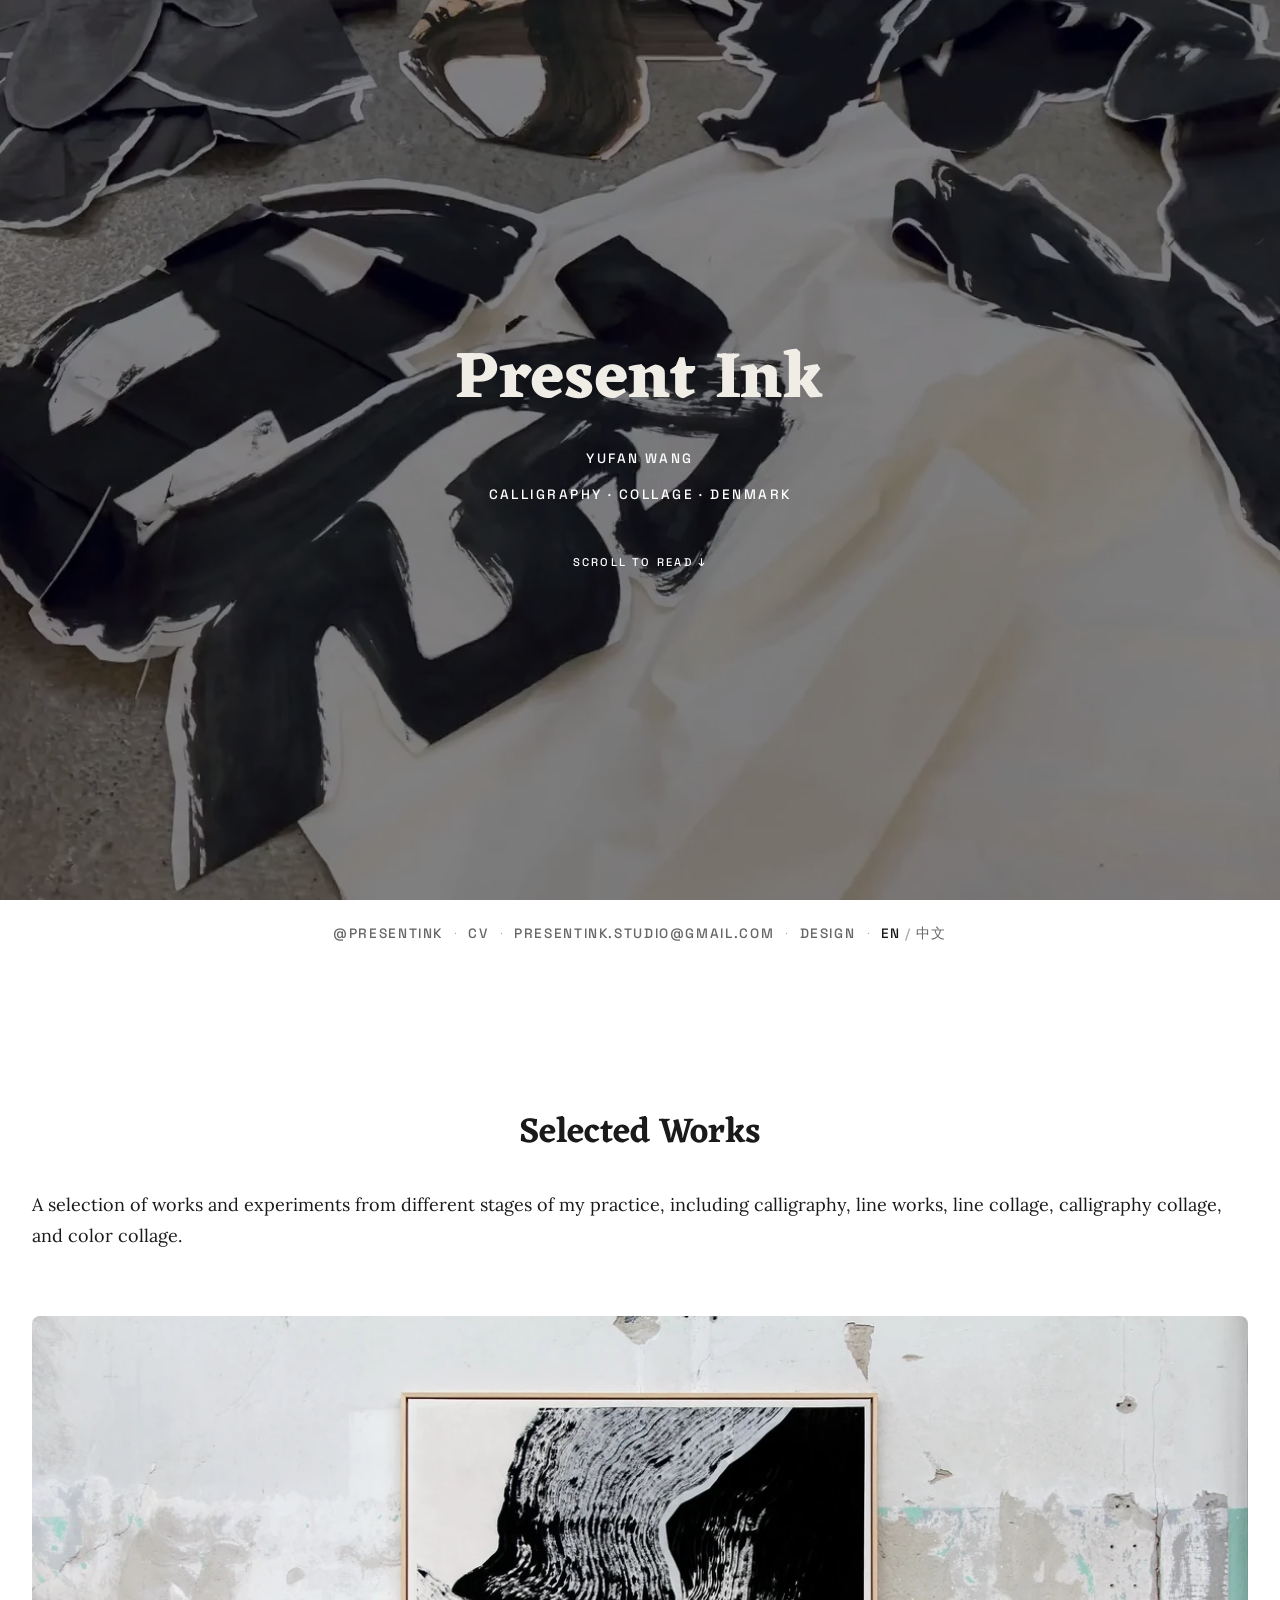
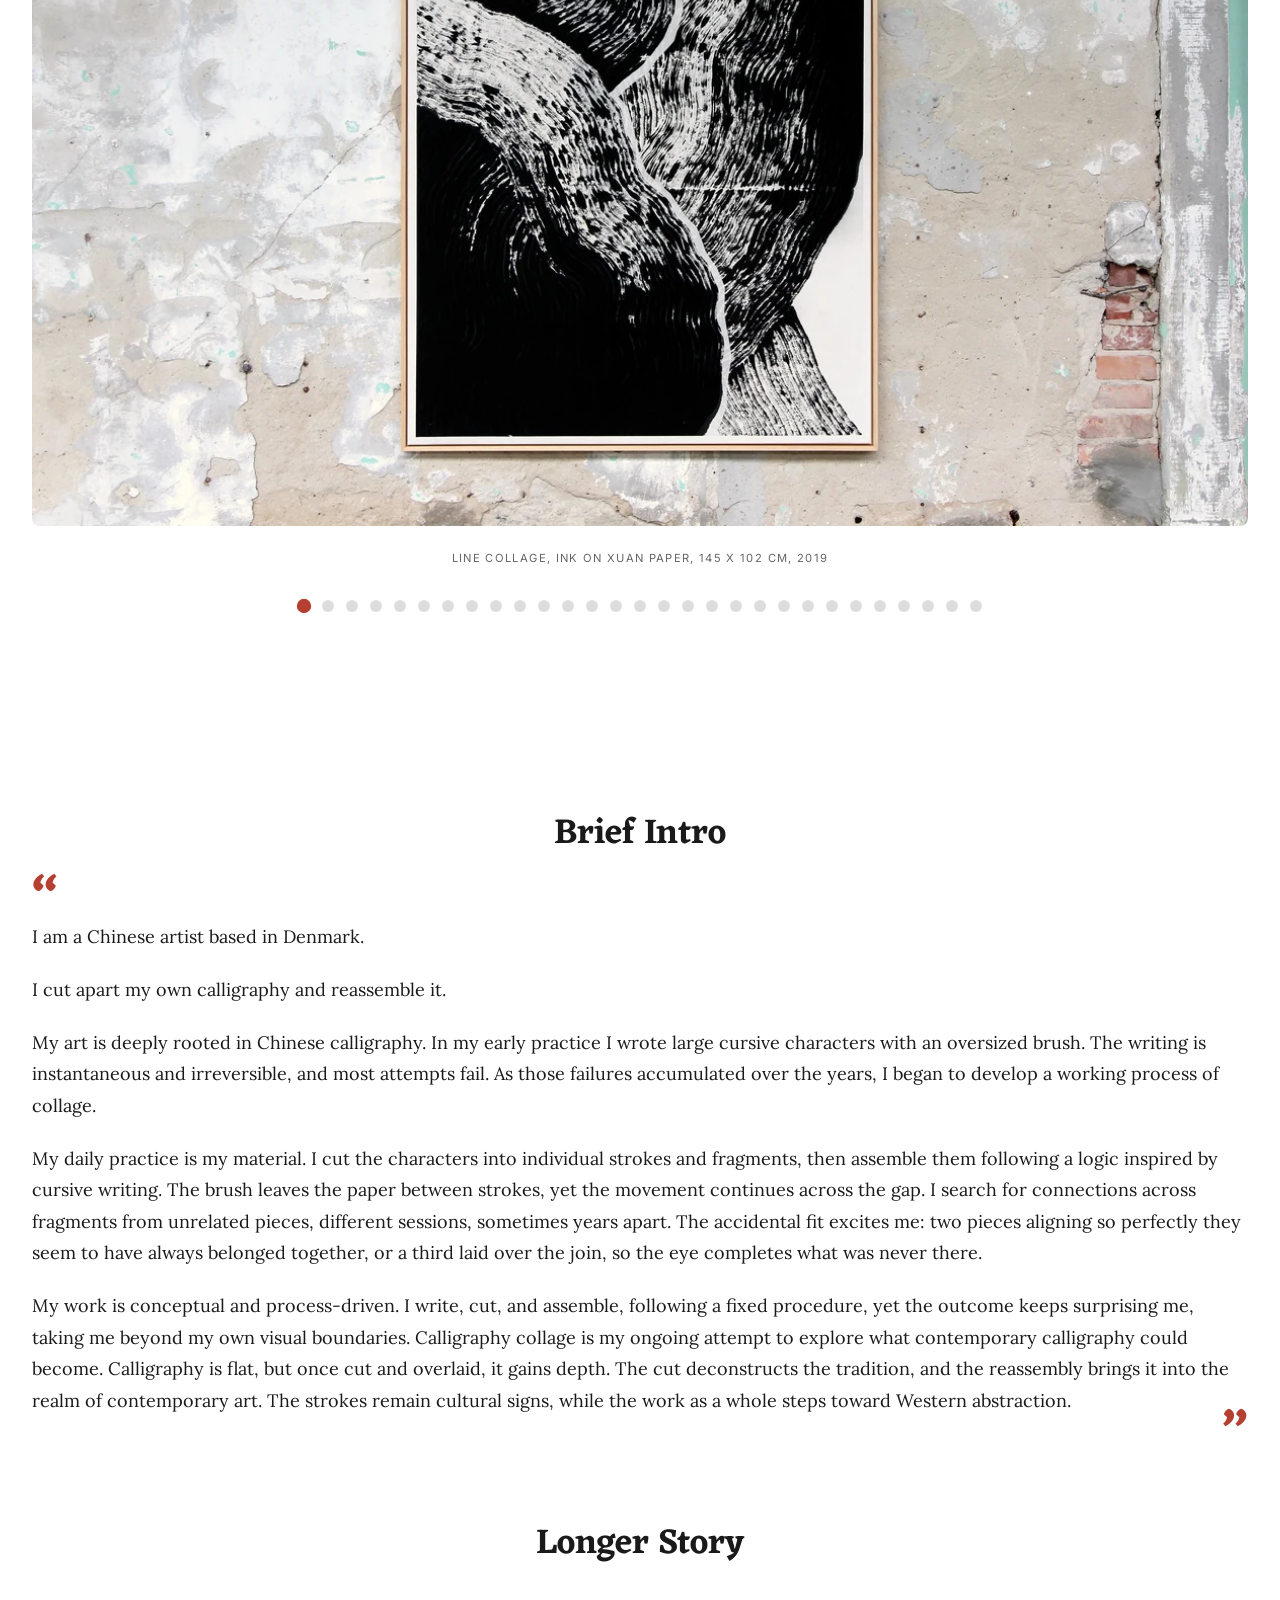
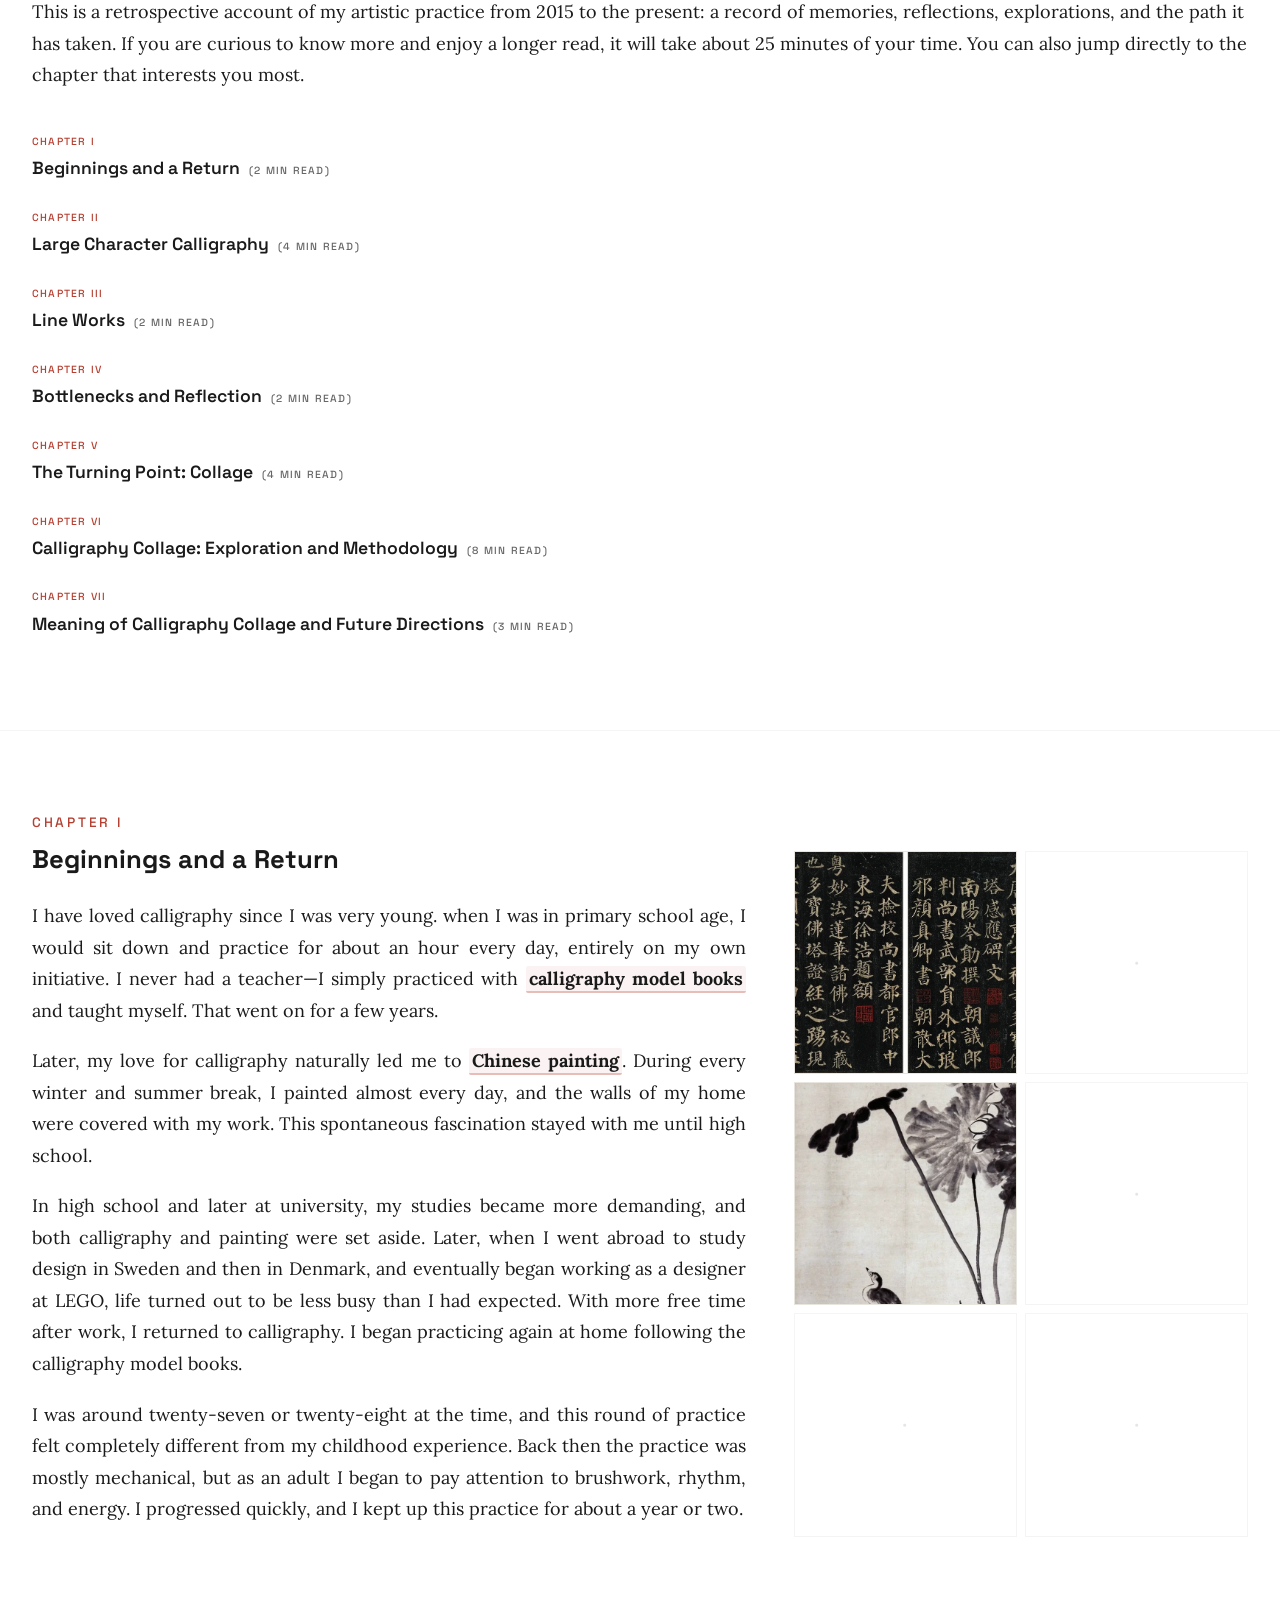
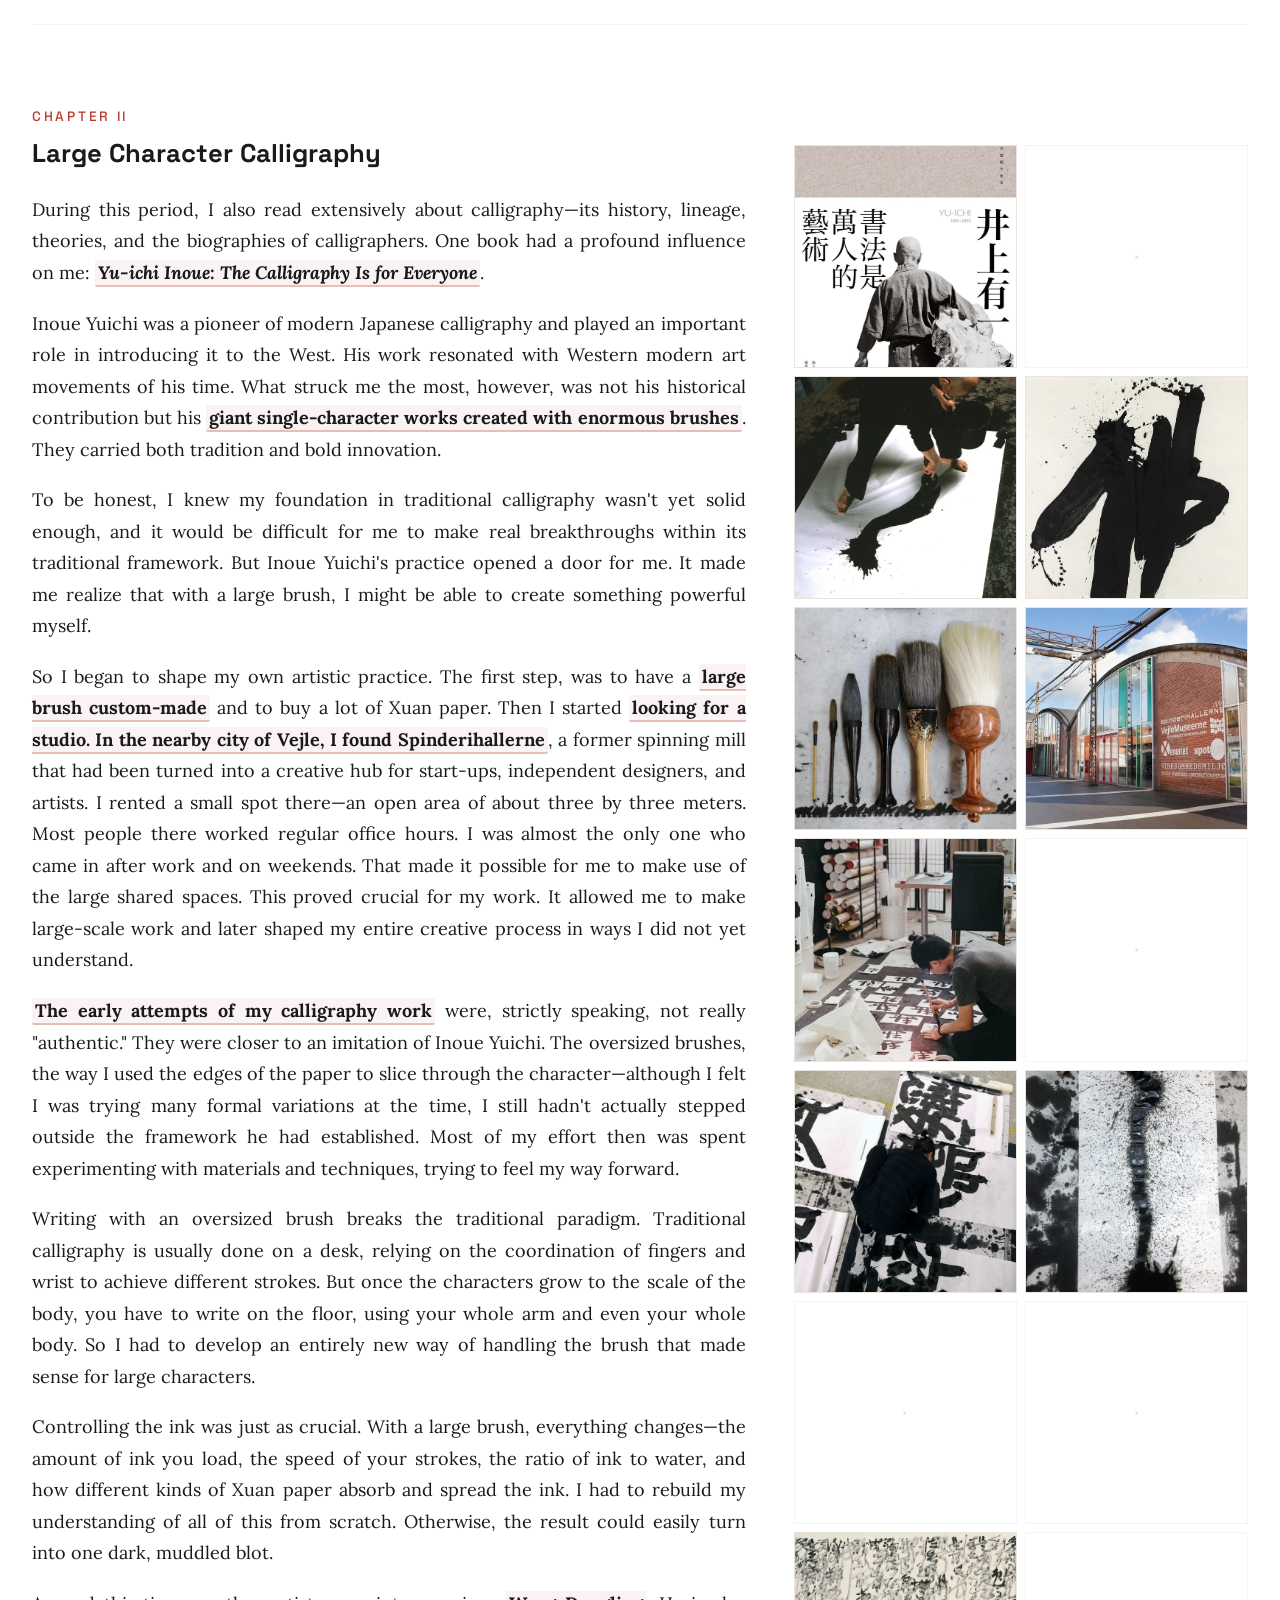
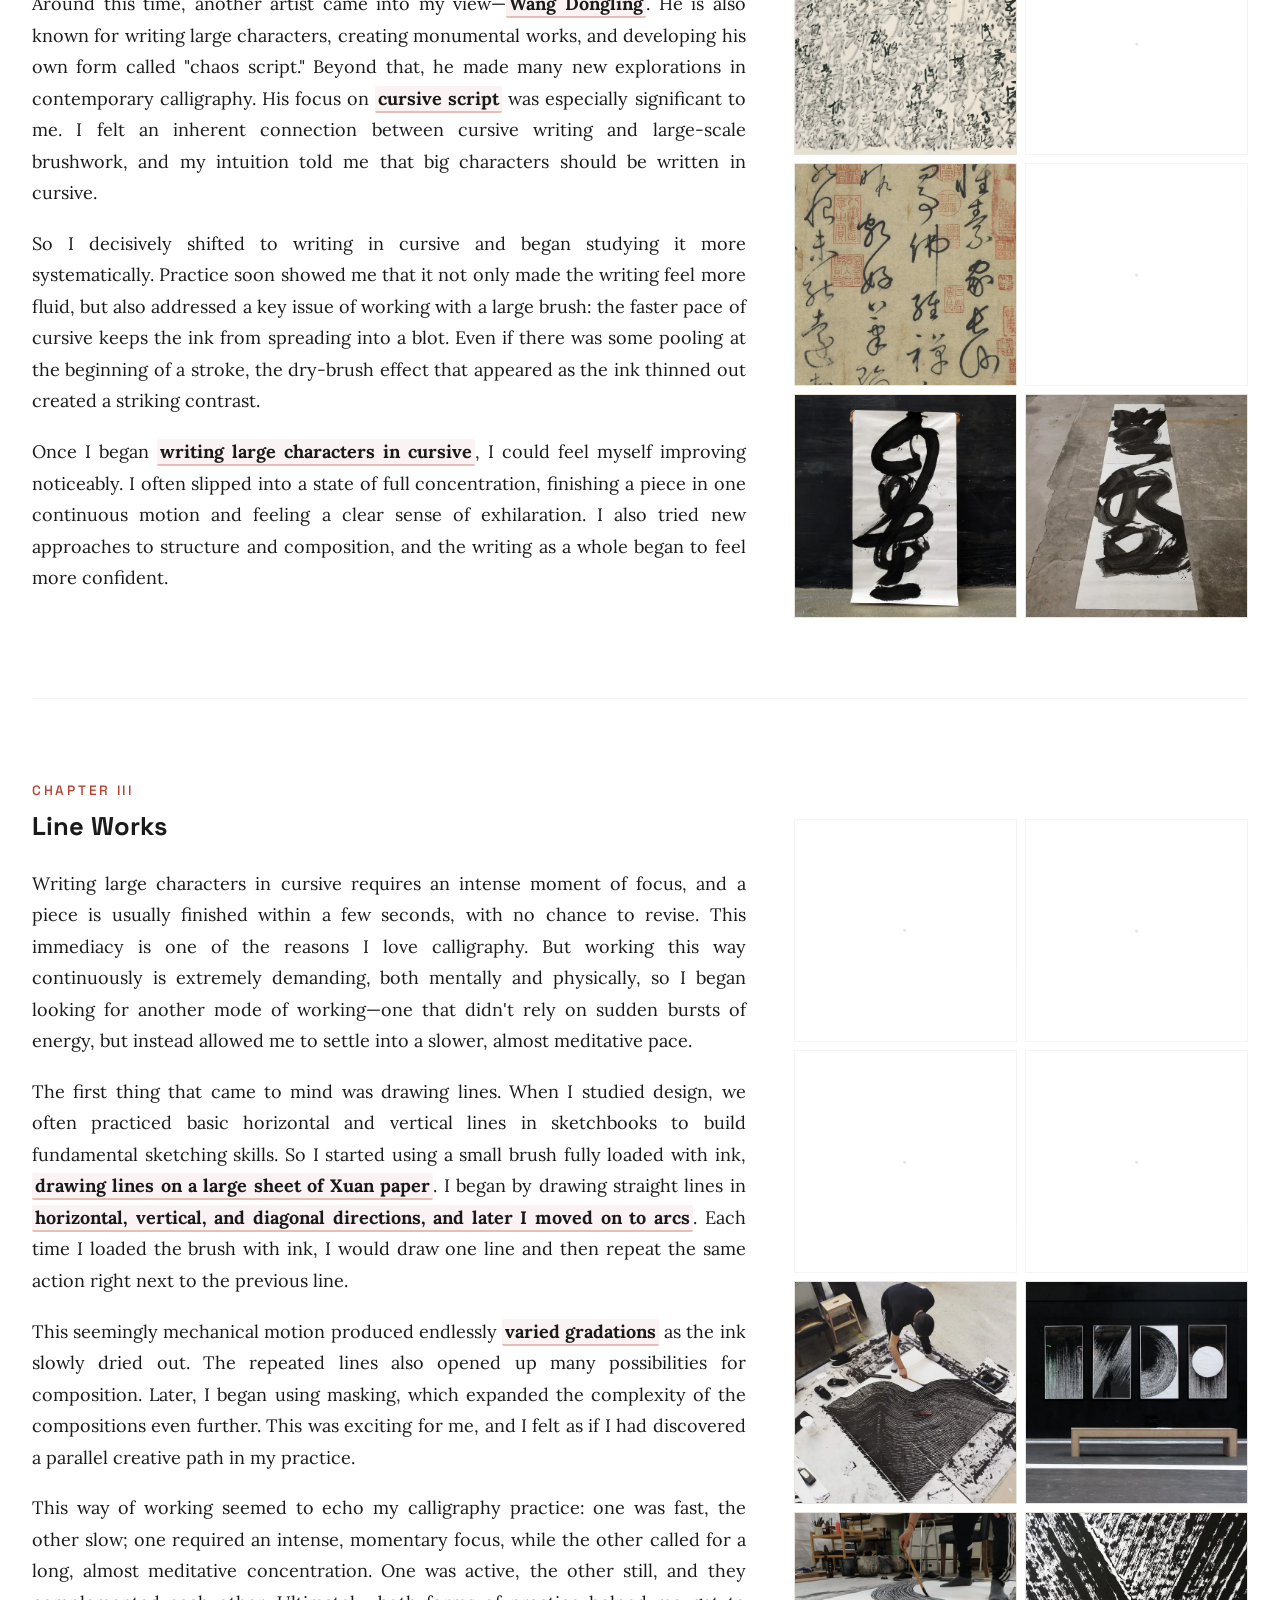
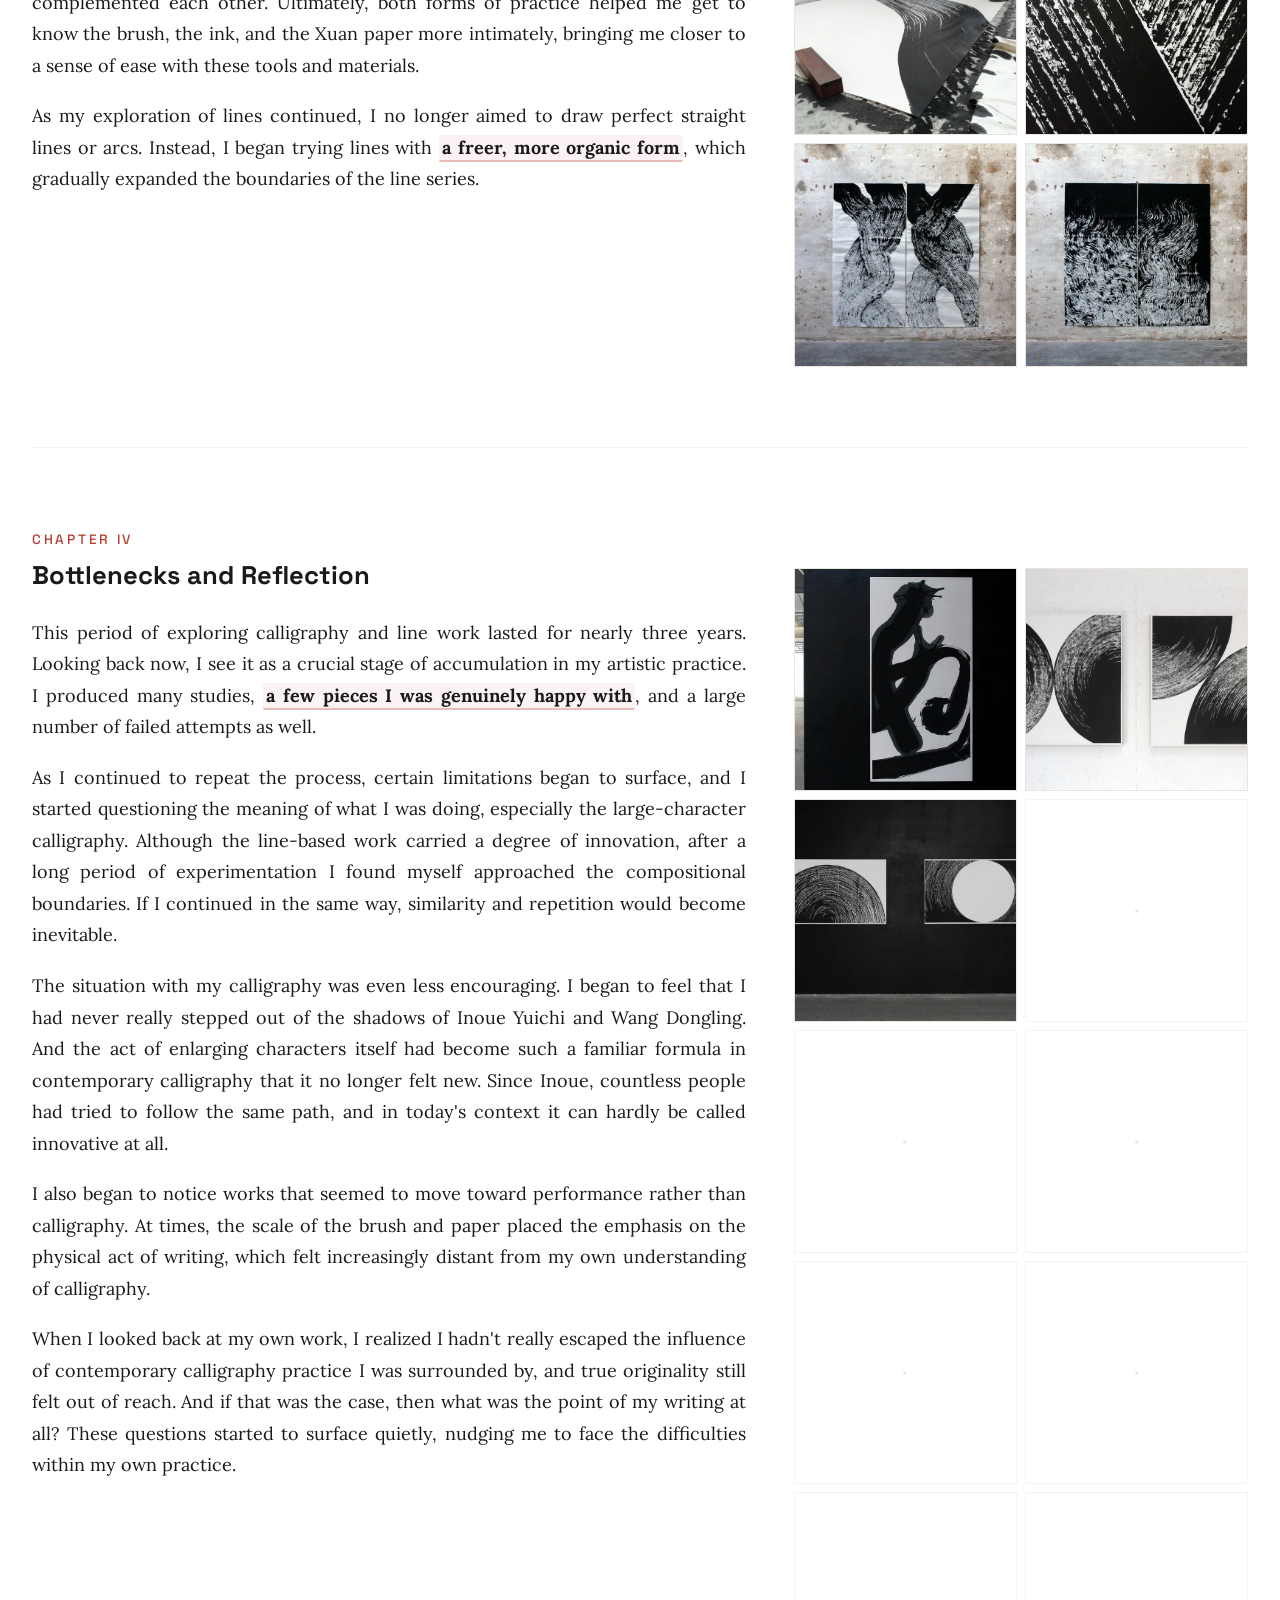
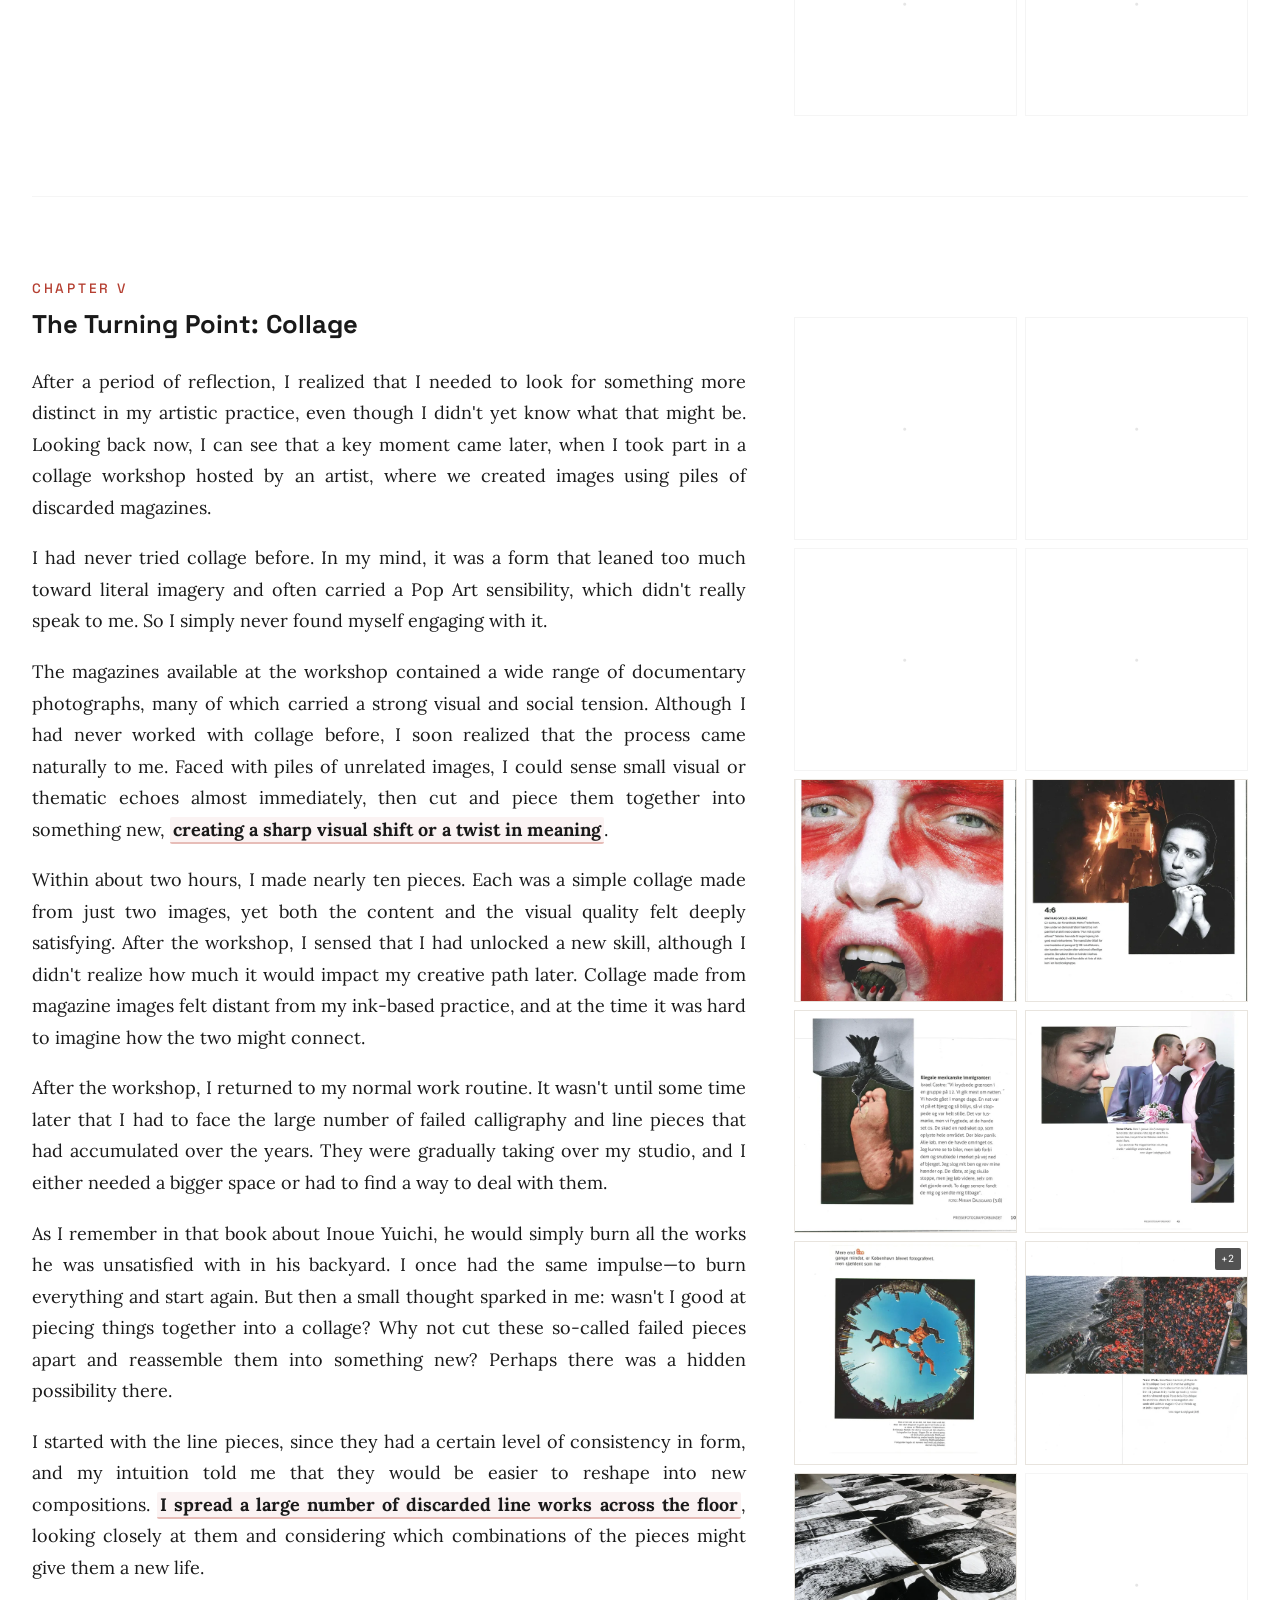
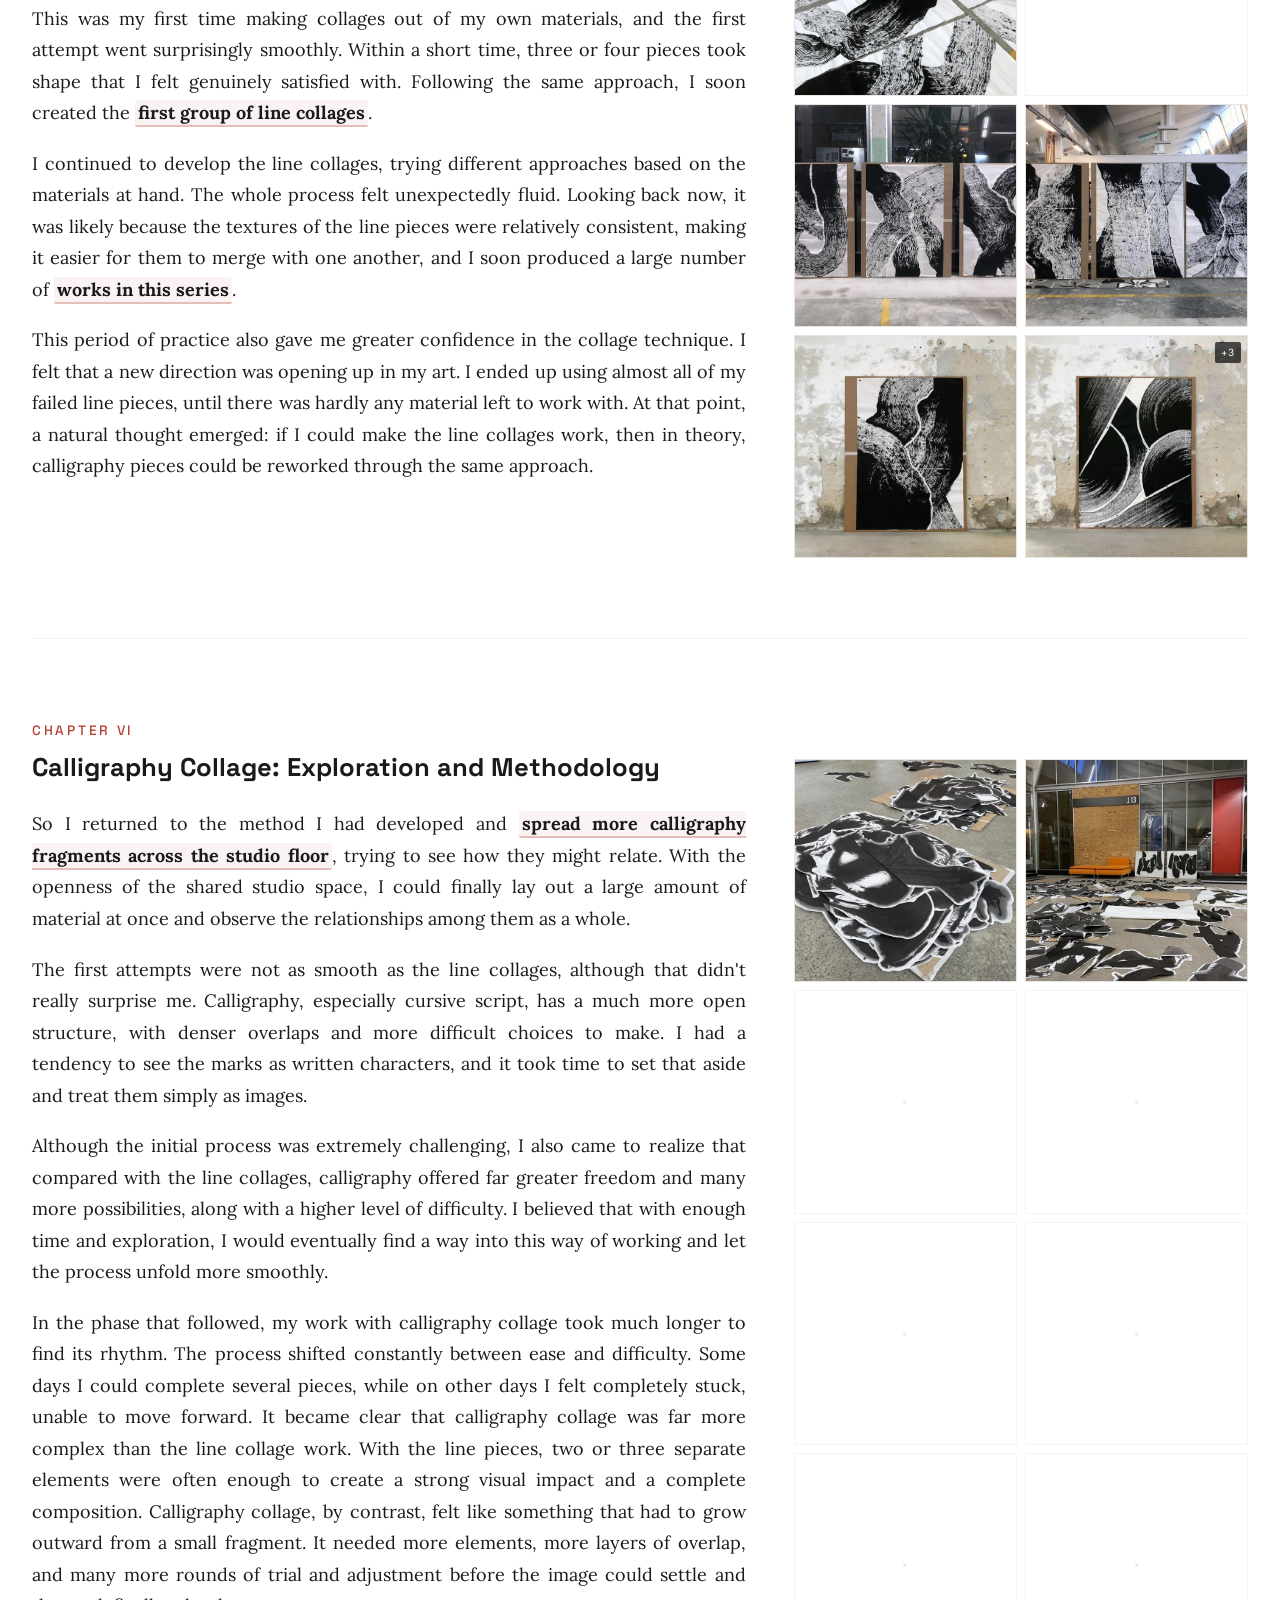
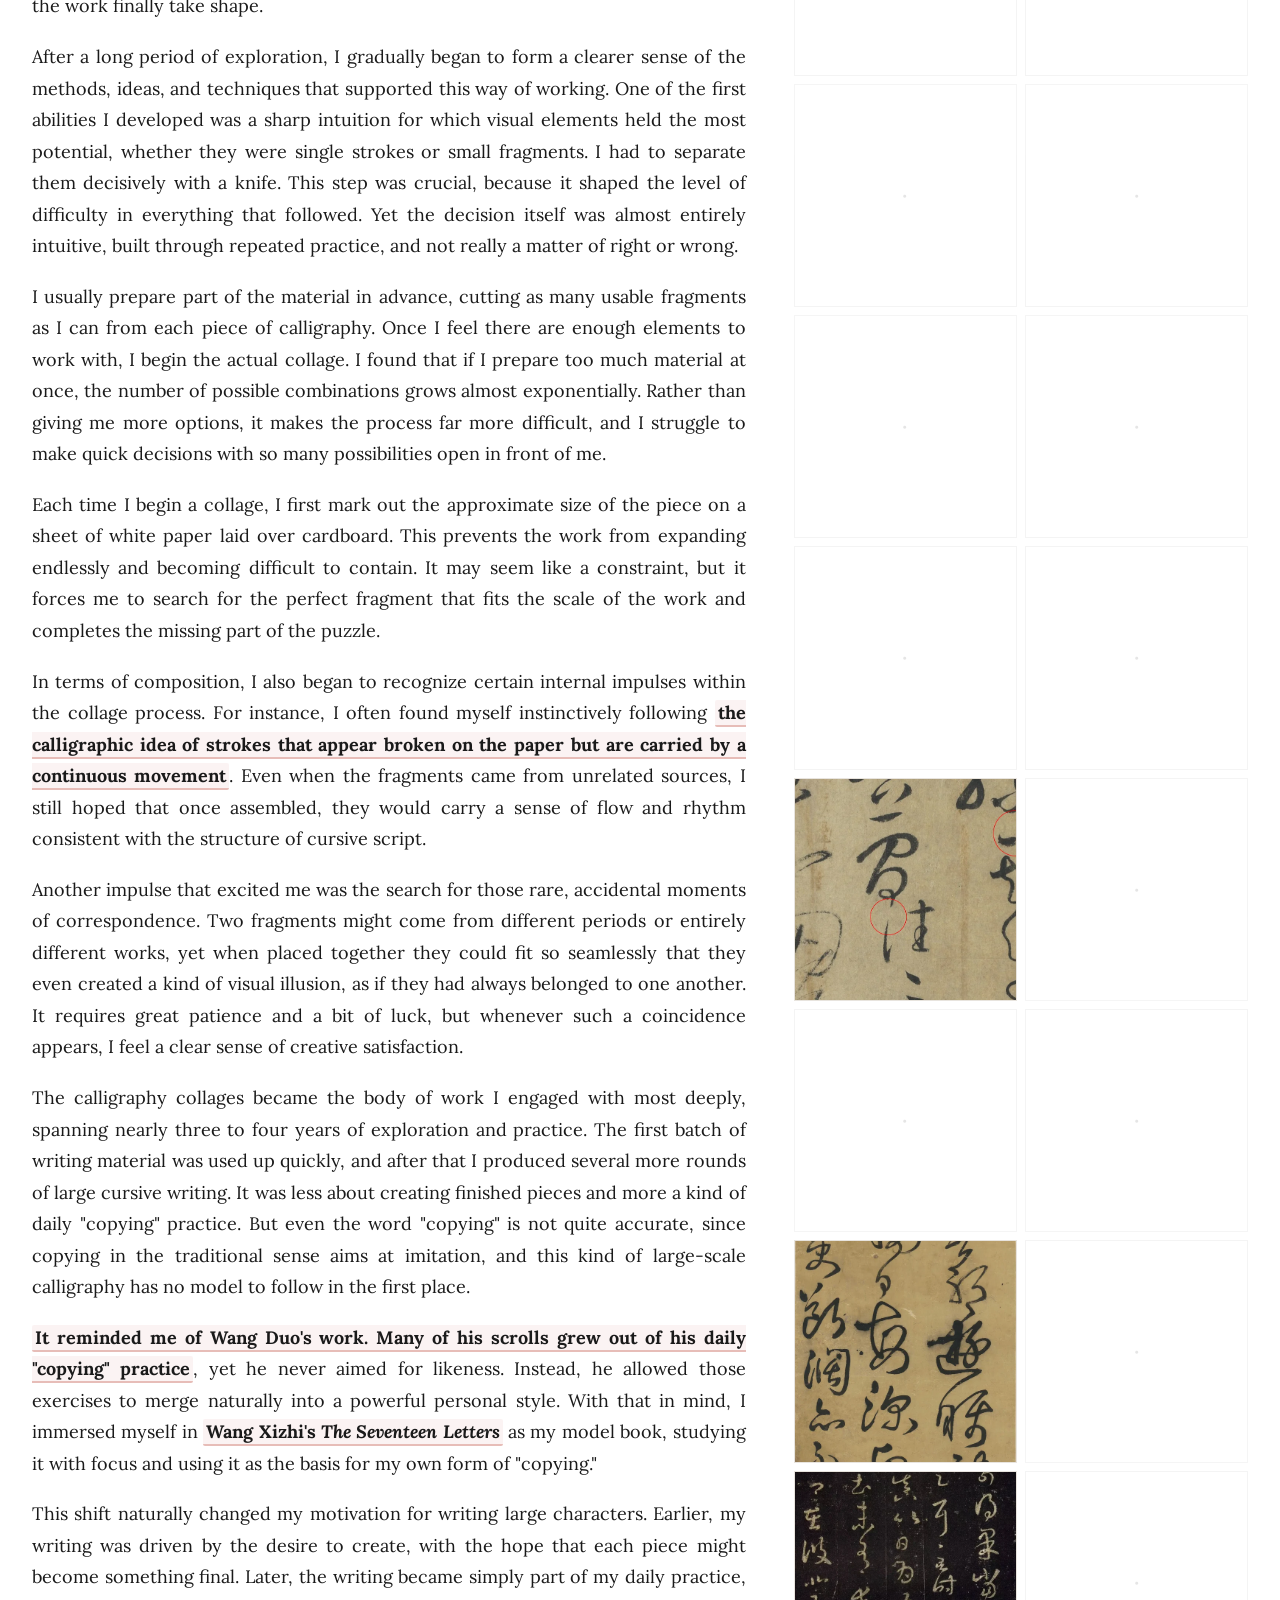
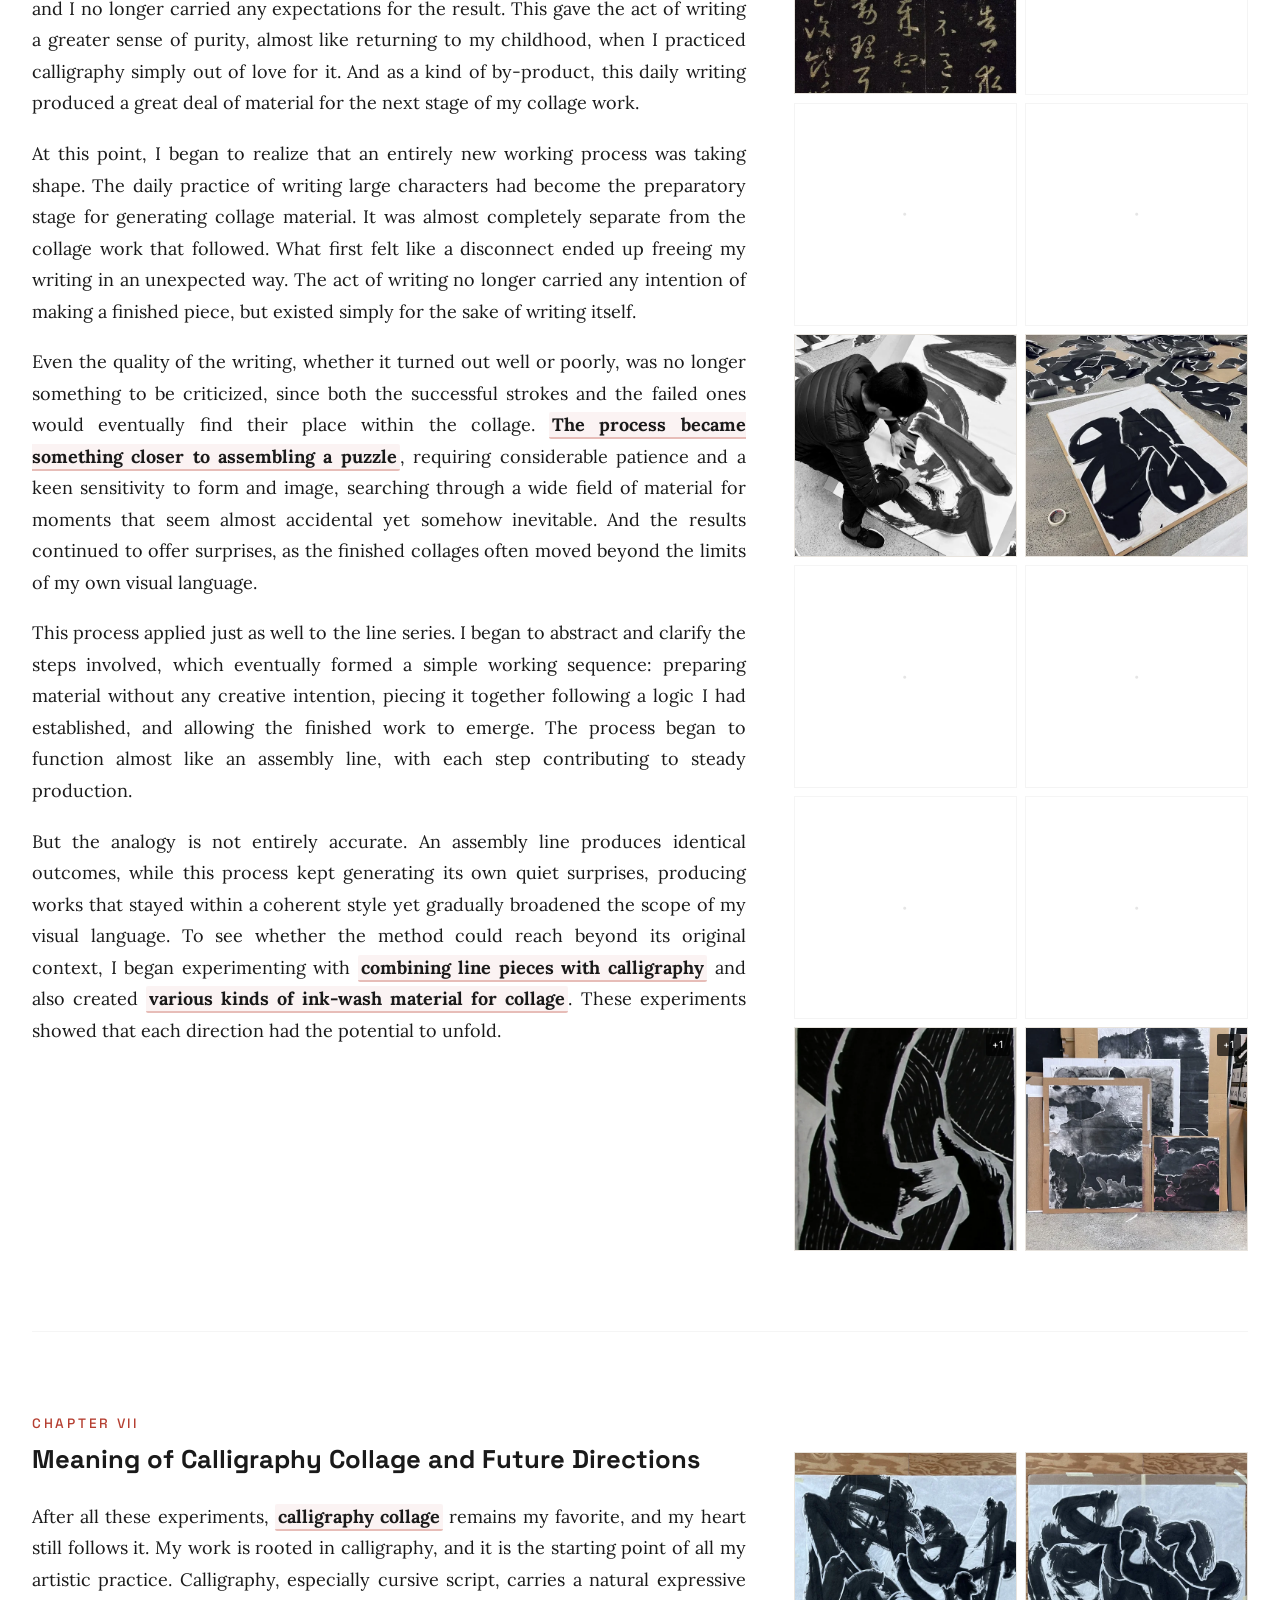
==== commit 104f2859: "Reshoot featured works 23-29 and the framed cyan piece The old shots of these ran yellow and grey: t" ====
--- a/index.html
+++ b/index.html
@@ -11,7 +11,7 @@
     <link rel="icon" href="favicon-32.png" sizes="32x32" type="image/png">
     <!-- ?v=2 retires the opaque first cut: Chrome on iOS keys its icon cache by URL,
          and removing the shortcut does not clear it. -->
-    <link rel="apple-touch-icon" href="apple-touch-icon.png?v=2">
+    <link rel="apple-touch-icon" href="apple-touch-icon.png?v=3">
     <meta property="og:type" content="website">
     <meta property="og:site_name" content="Present Ink">
     <meta property="og:title" content="Present Ink | Yufan Wang">
@@ -2311,7 +2311,7 @@
 
         const applyFraming = () => {
             if (!image.naturalWidth || !image.naturalHeight) return;
-            const portraitFullHeightIndexes = new Set([16, 27, 28, 29, 30]);
+            const portraitFullHeightIndexes = new Set([16, 24, 26, 28]);
             const galleryAspectRatio = 3 / 2;
             const aspectTolerance = 0.035;
             const artworkIndex = Number(slide.dataset.galleryIndex);
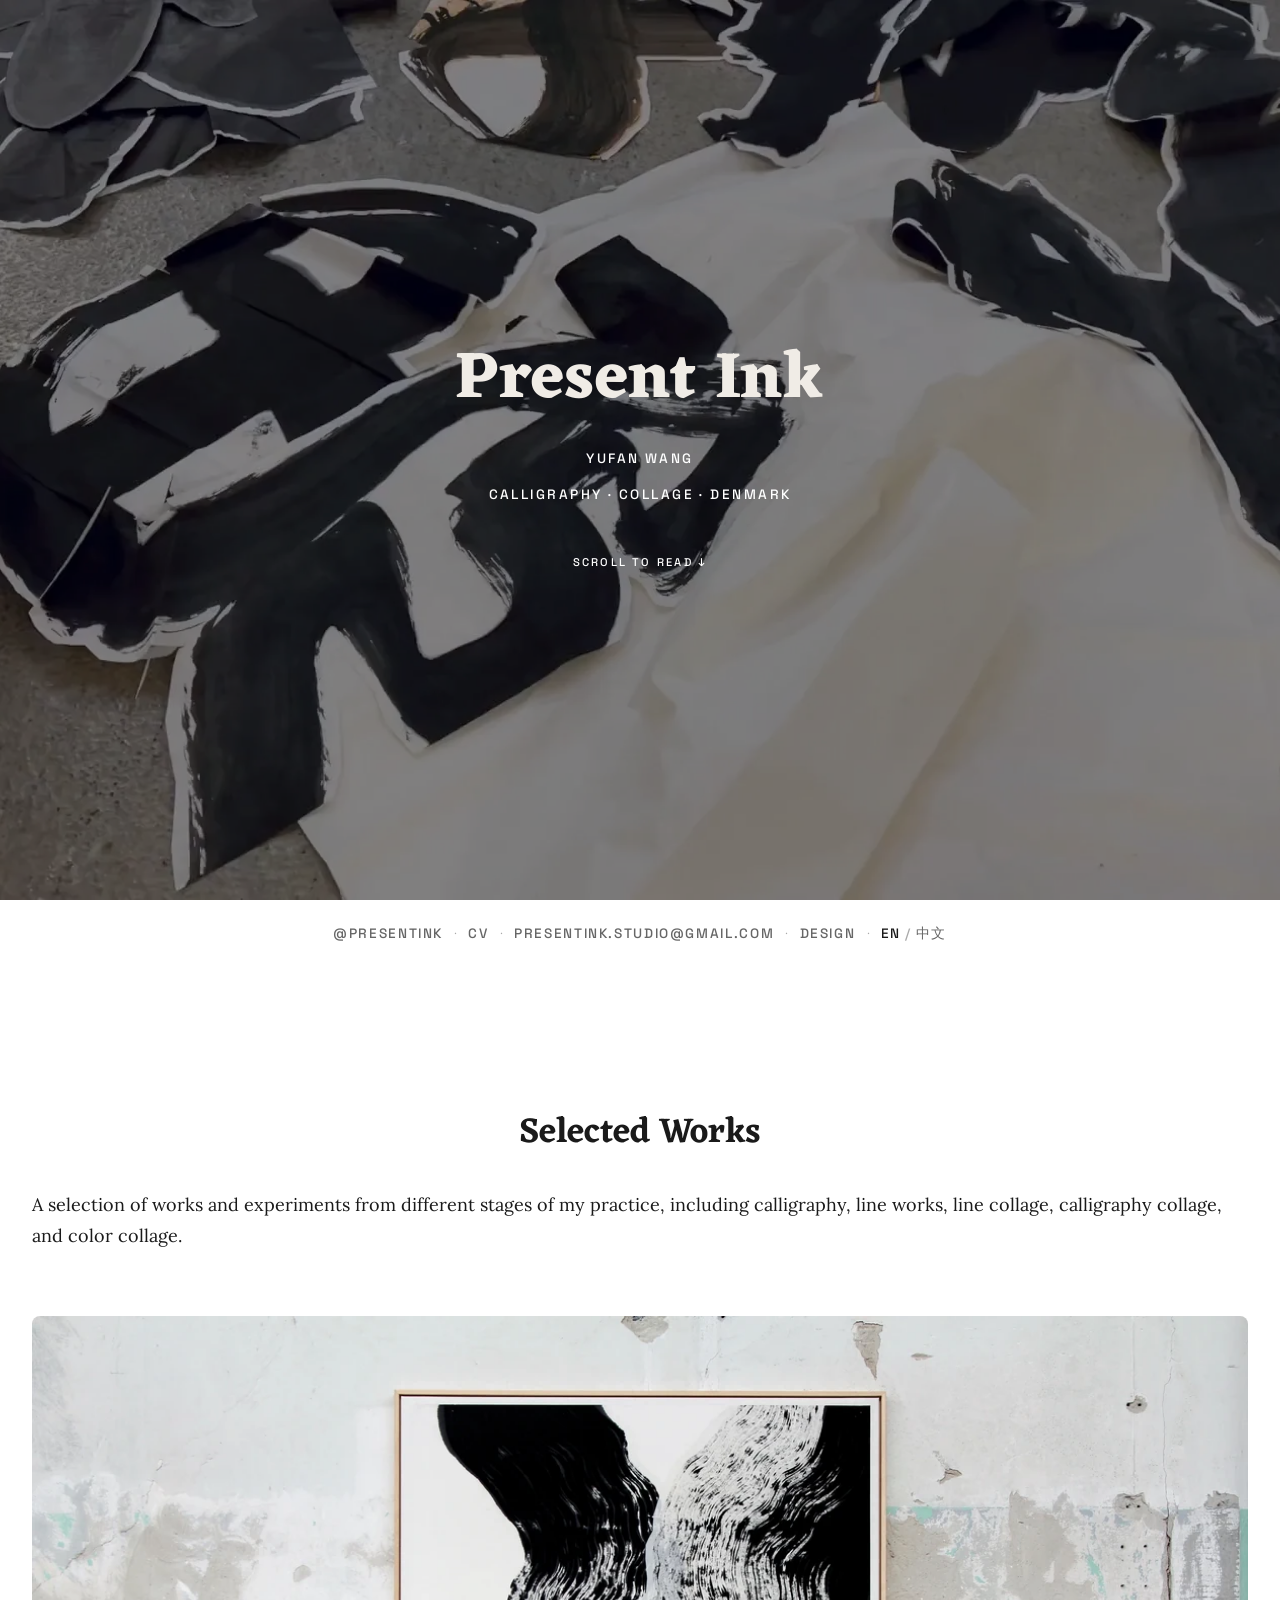
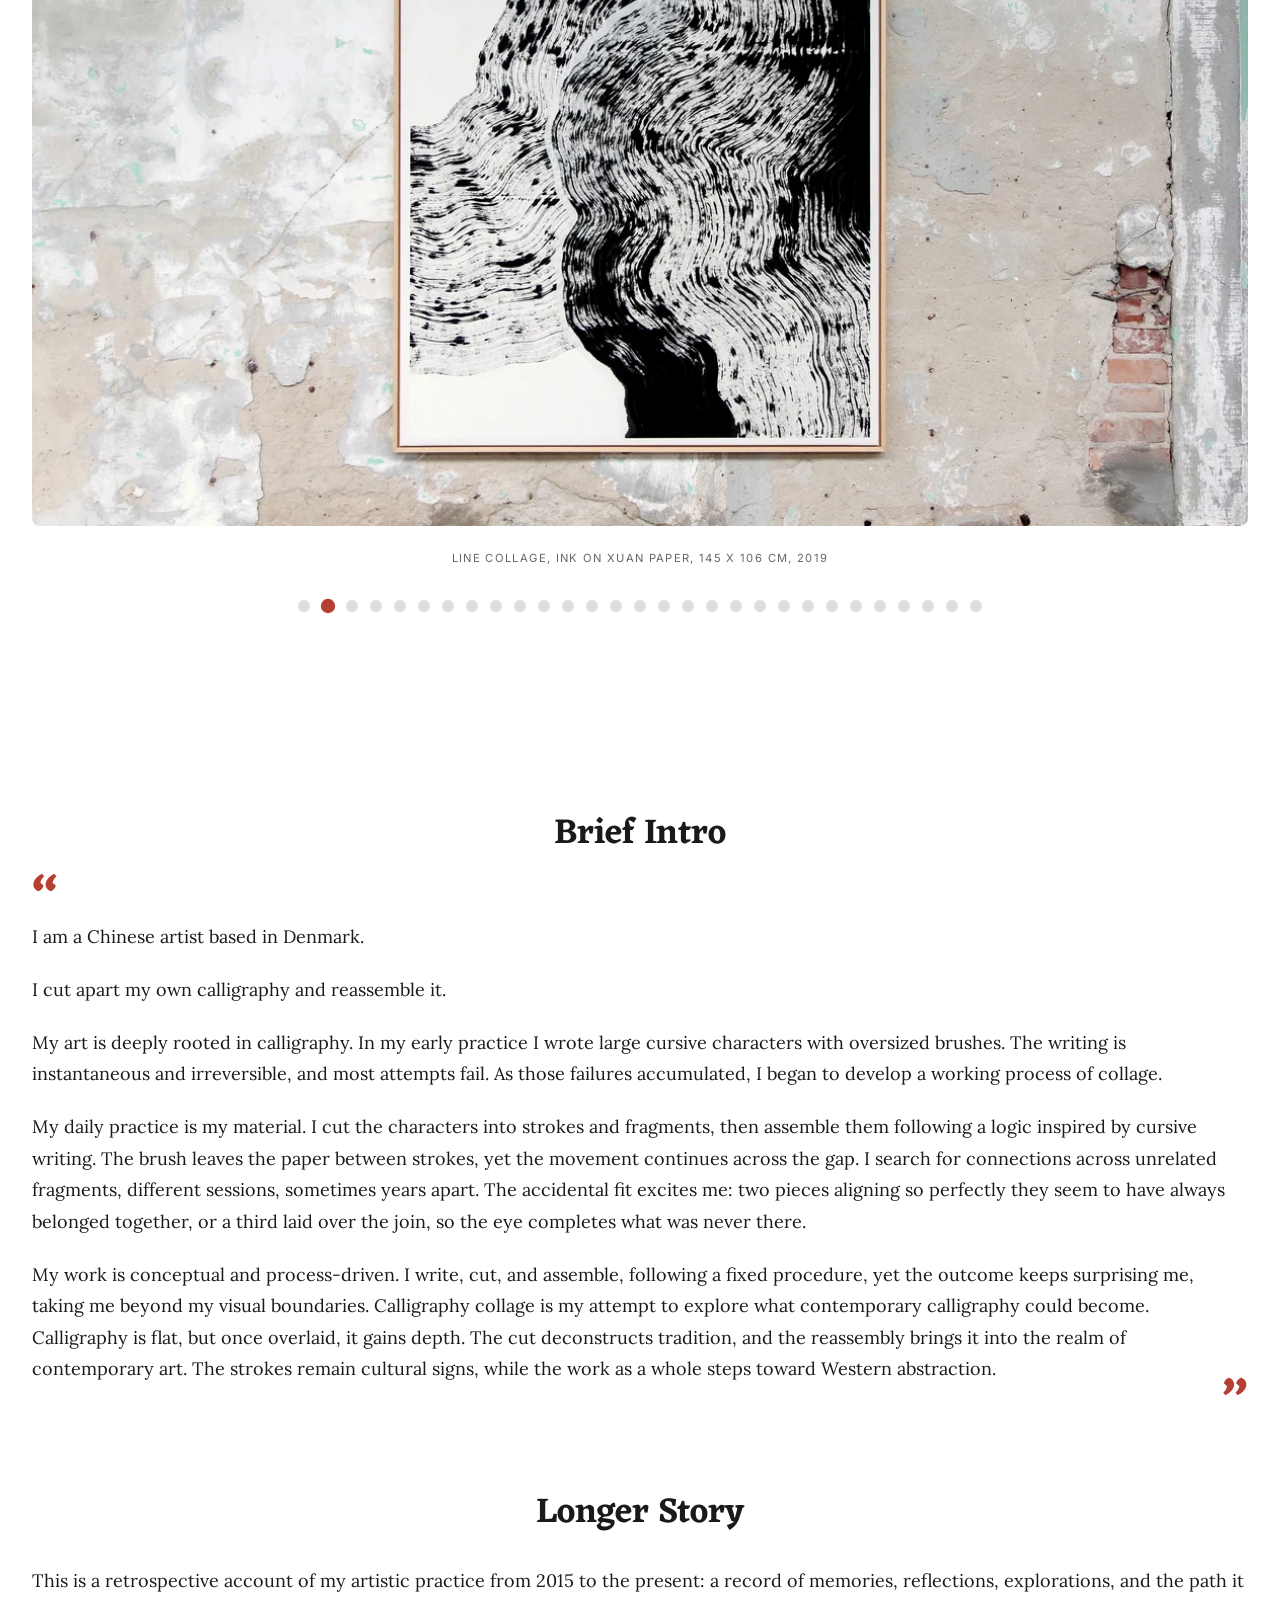
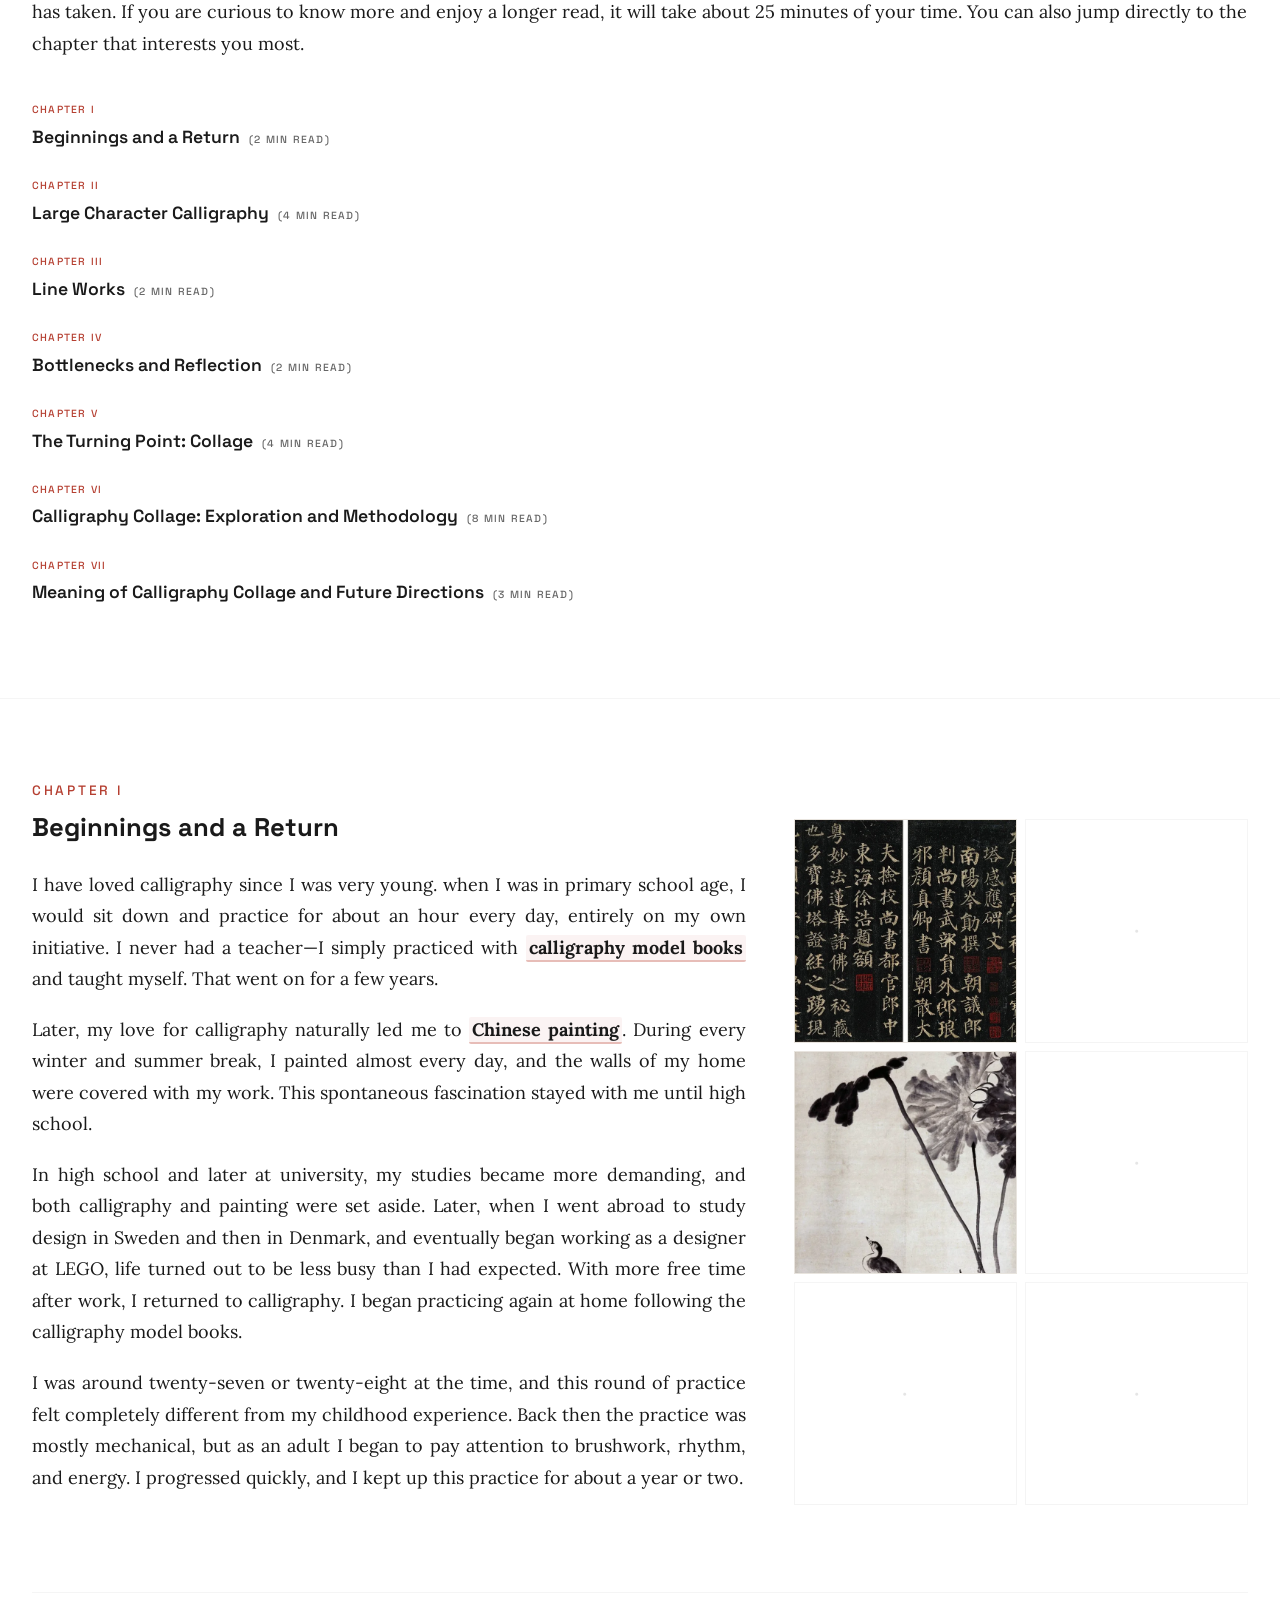
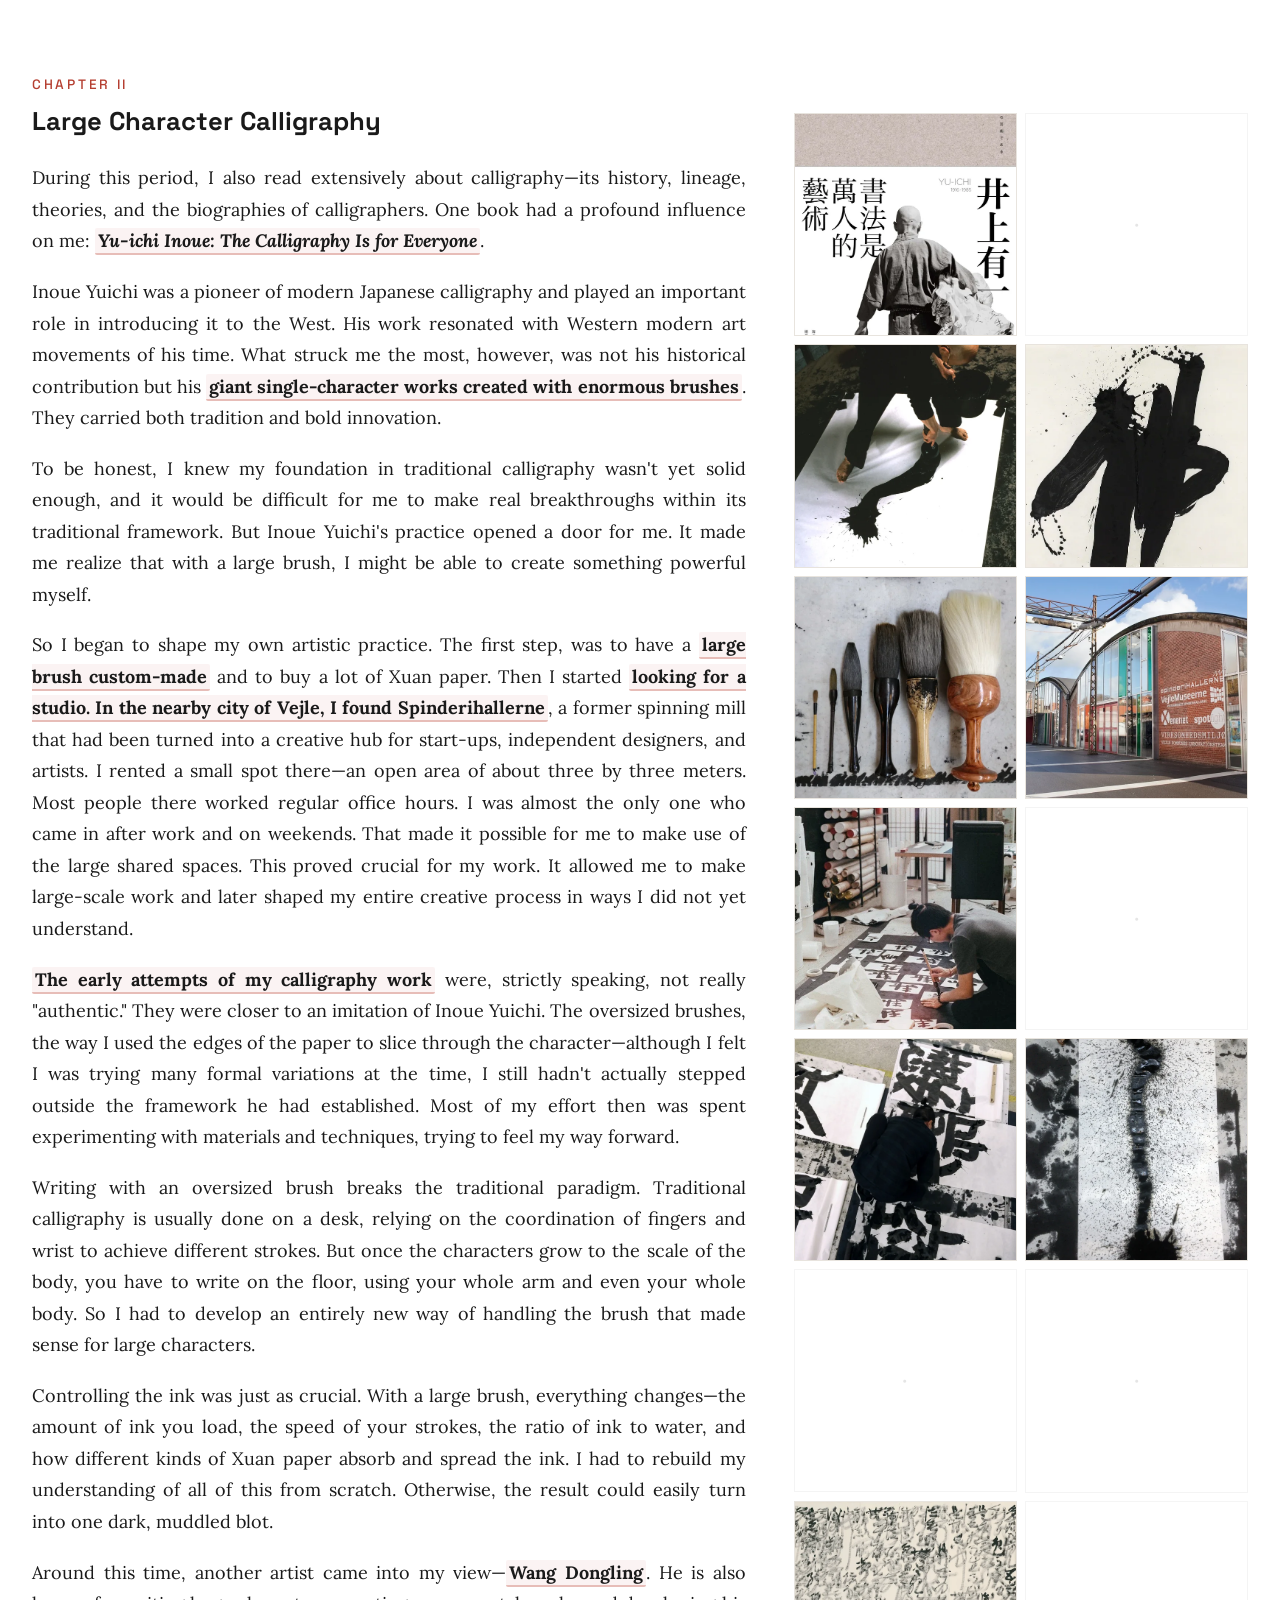
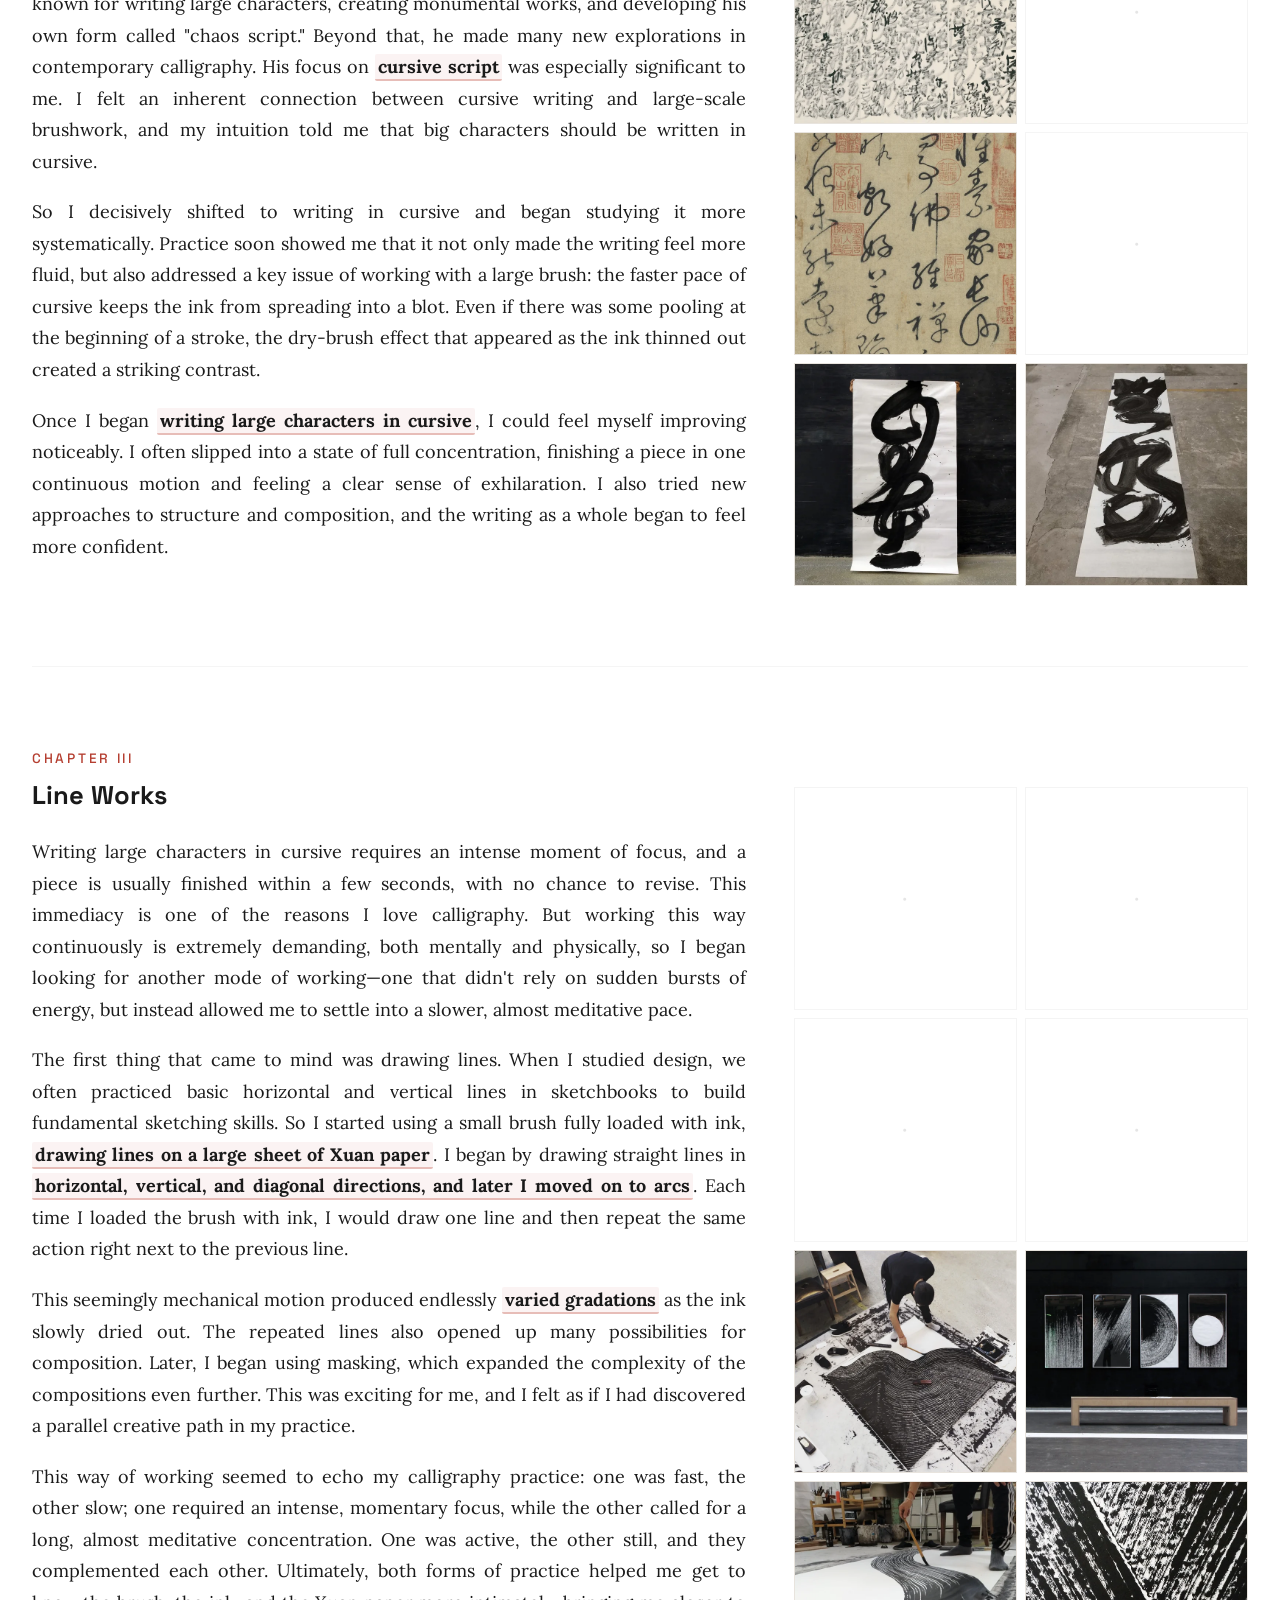
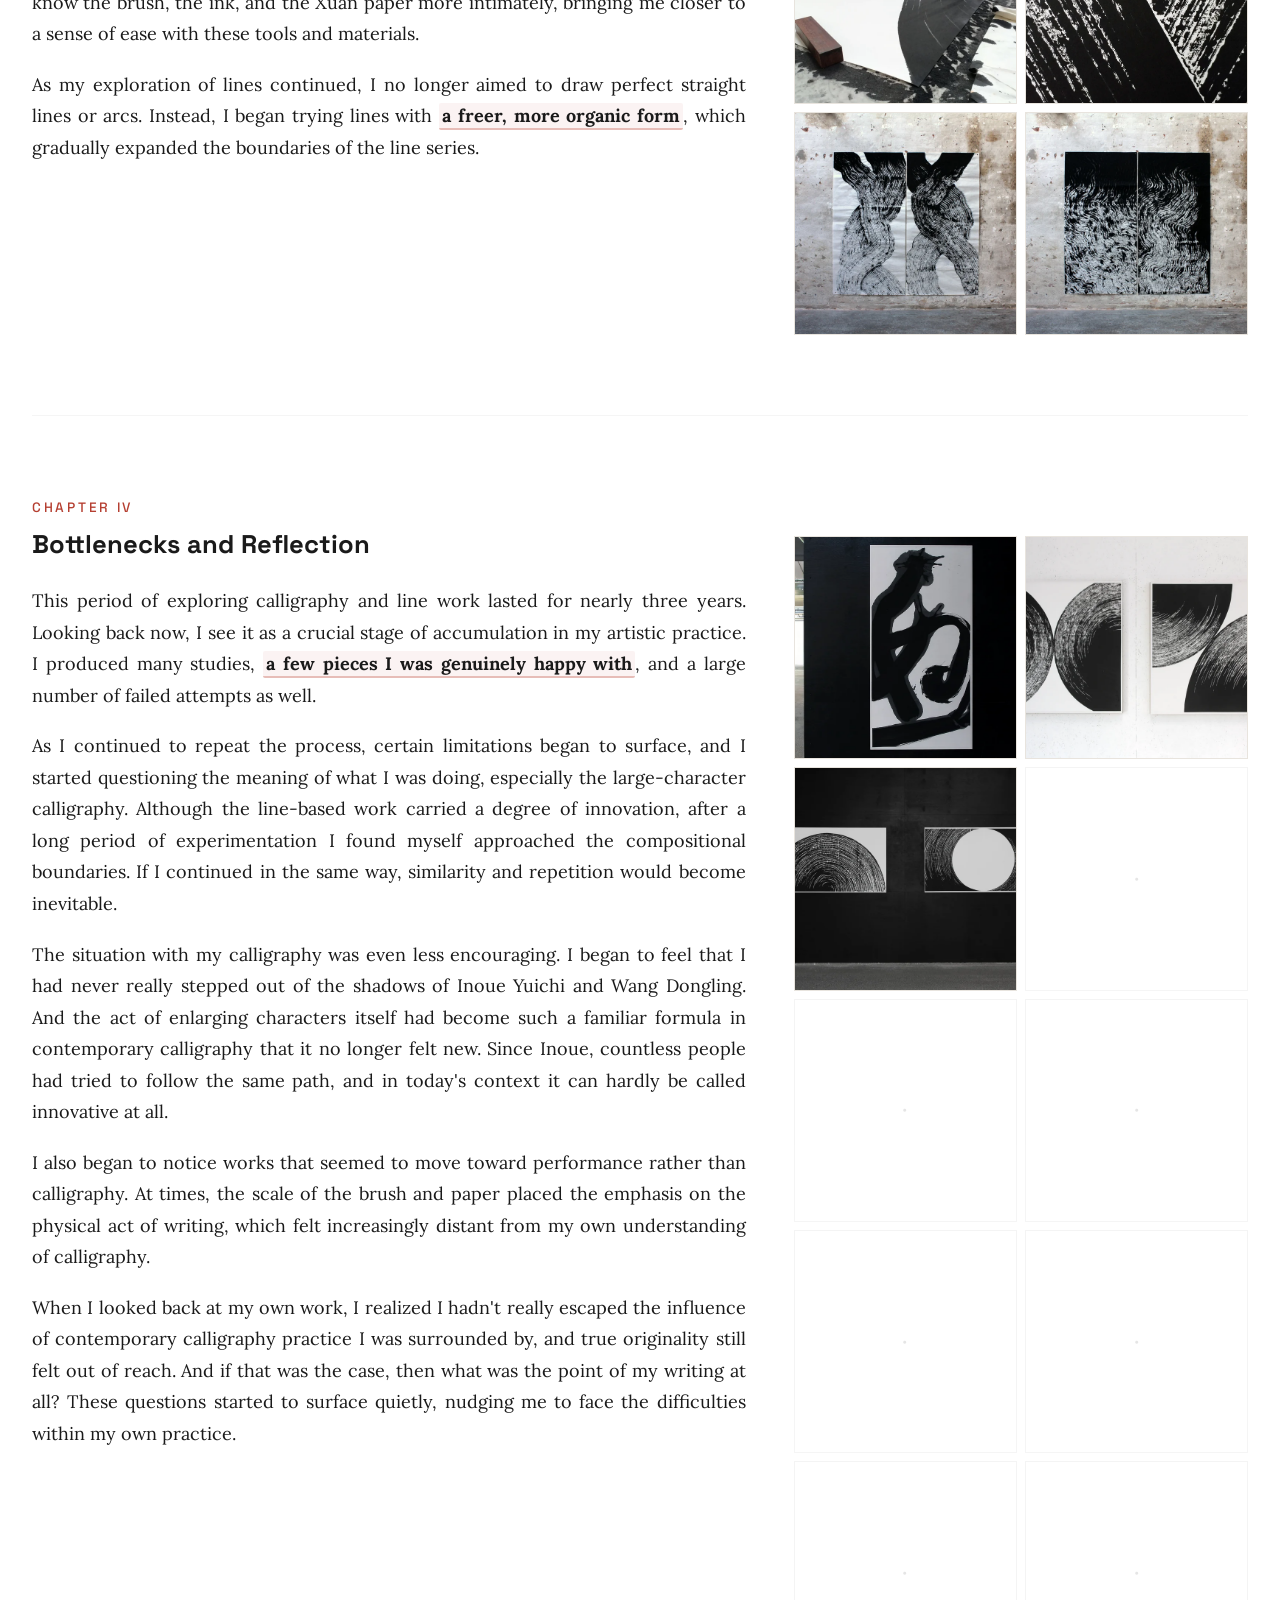
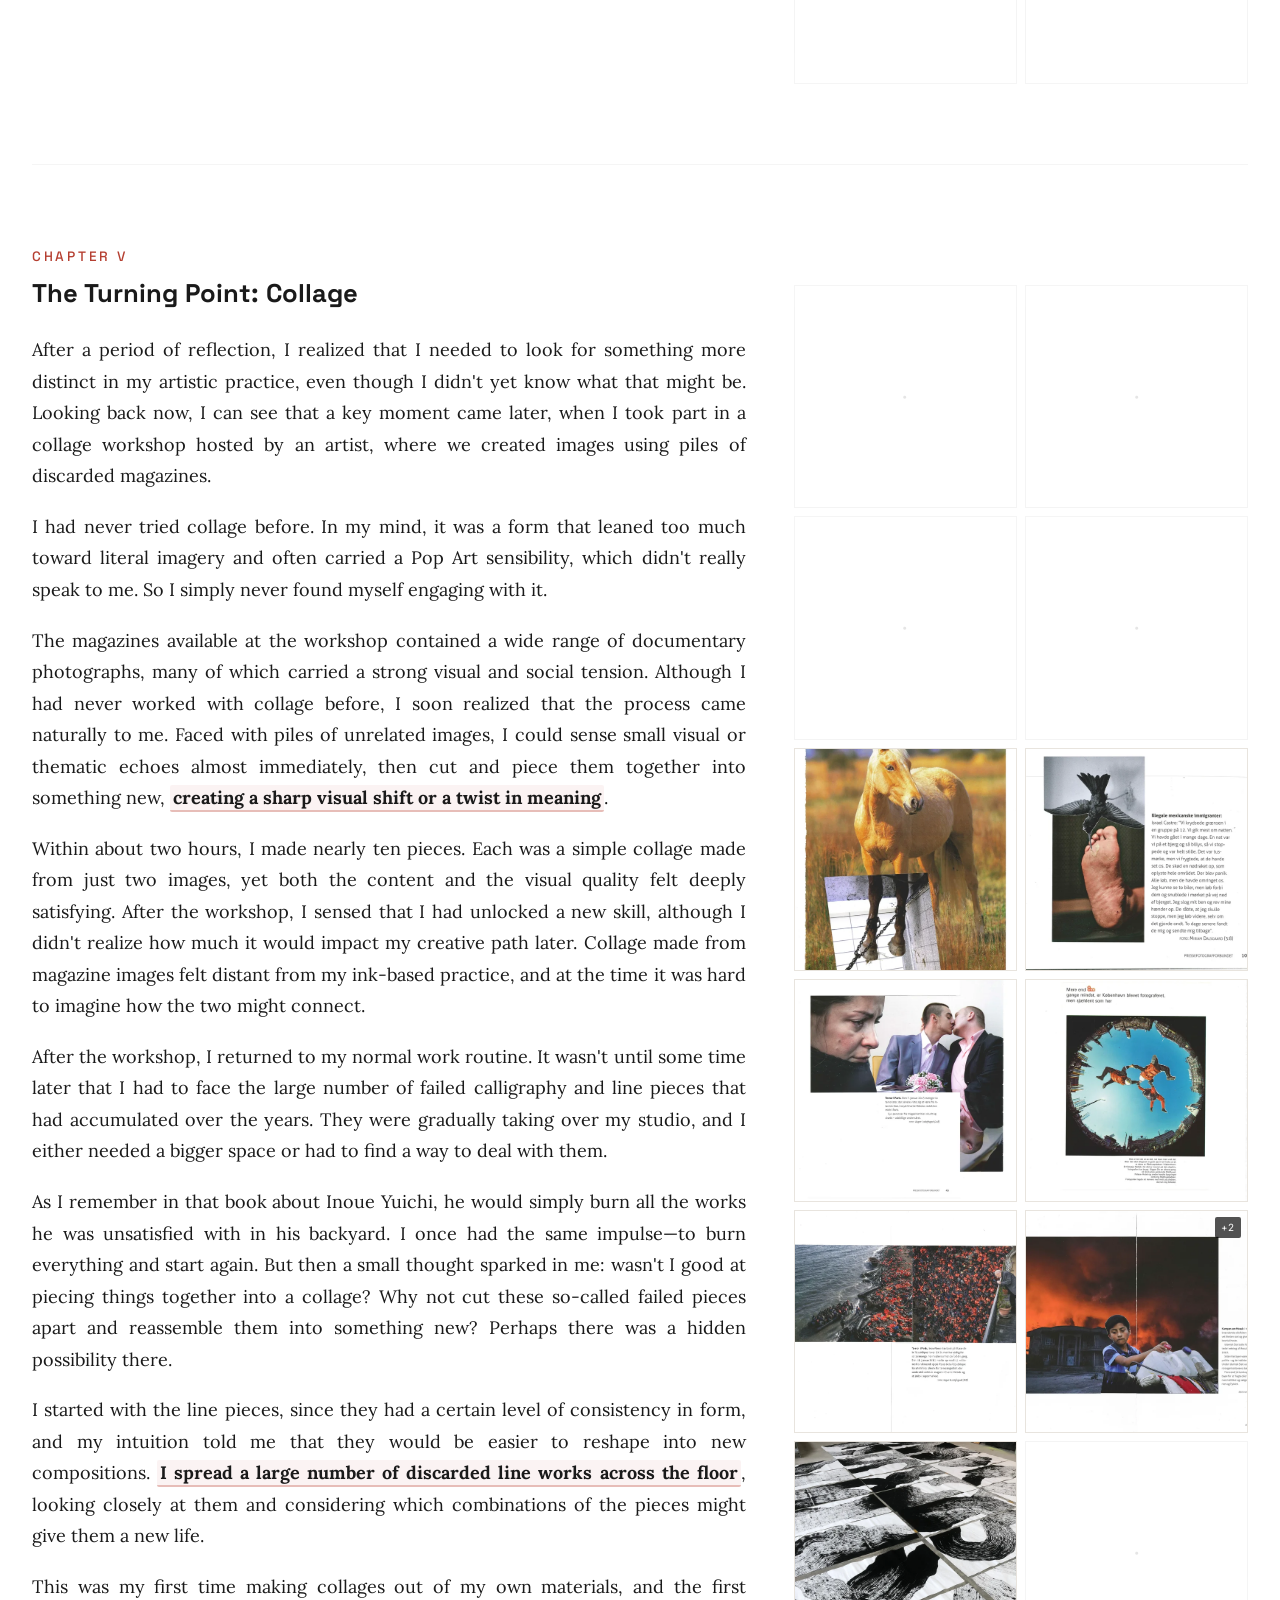
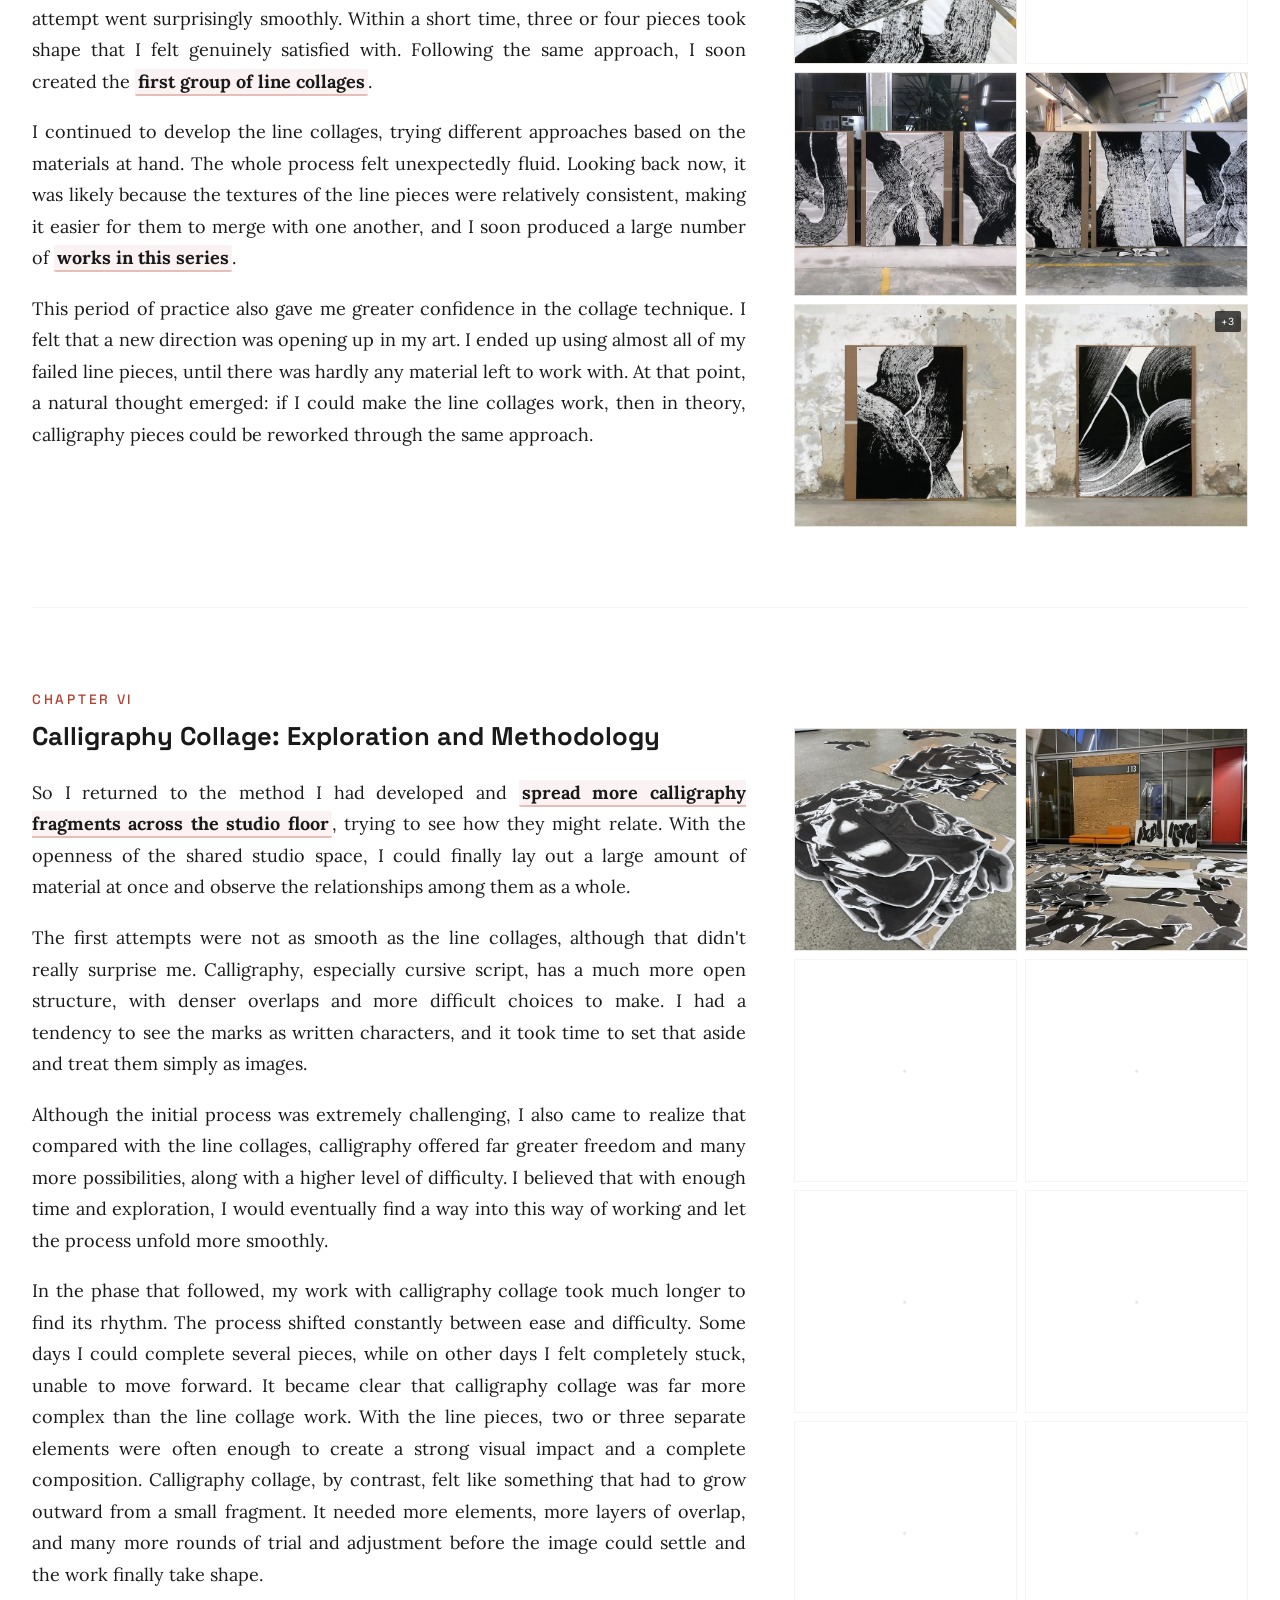
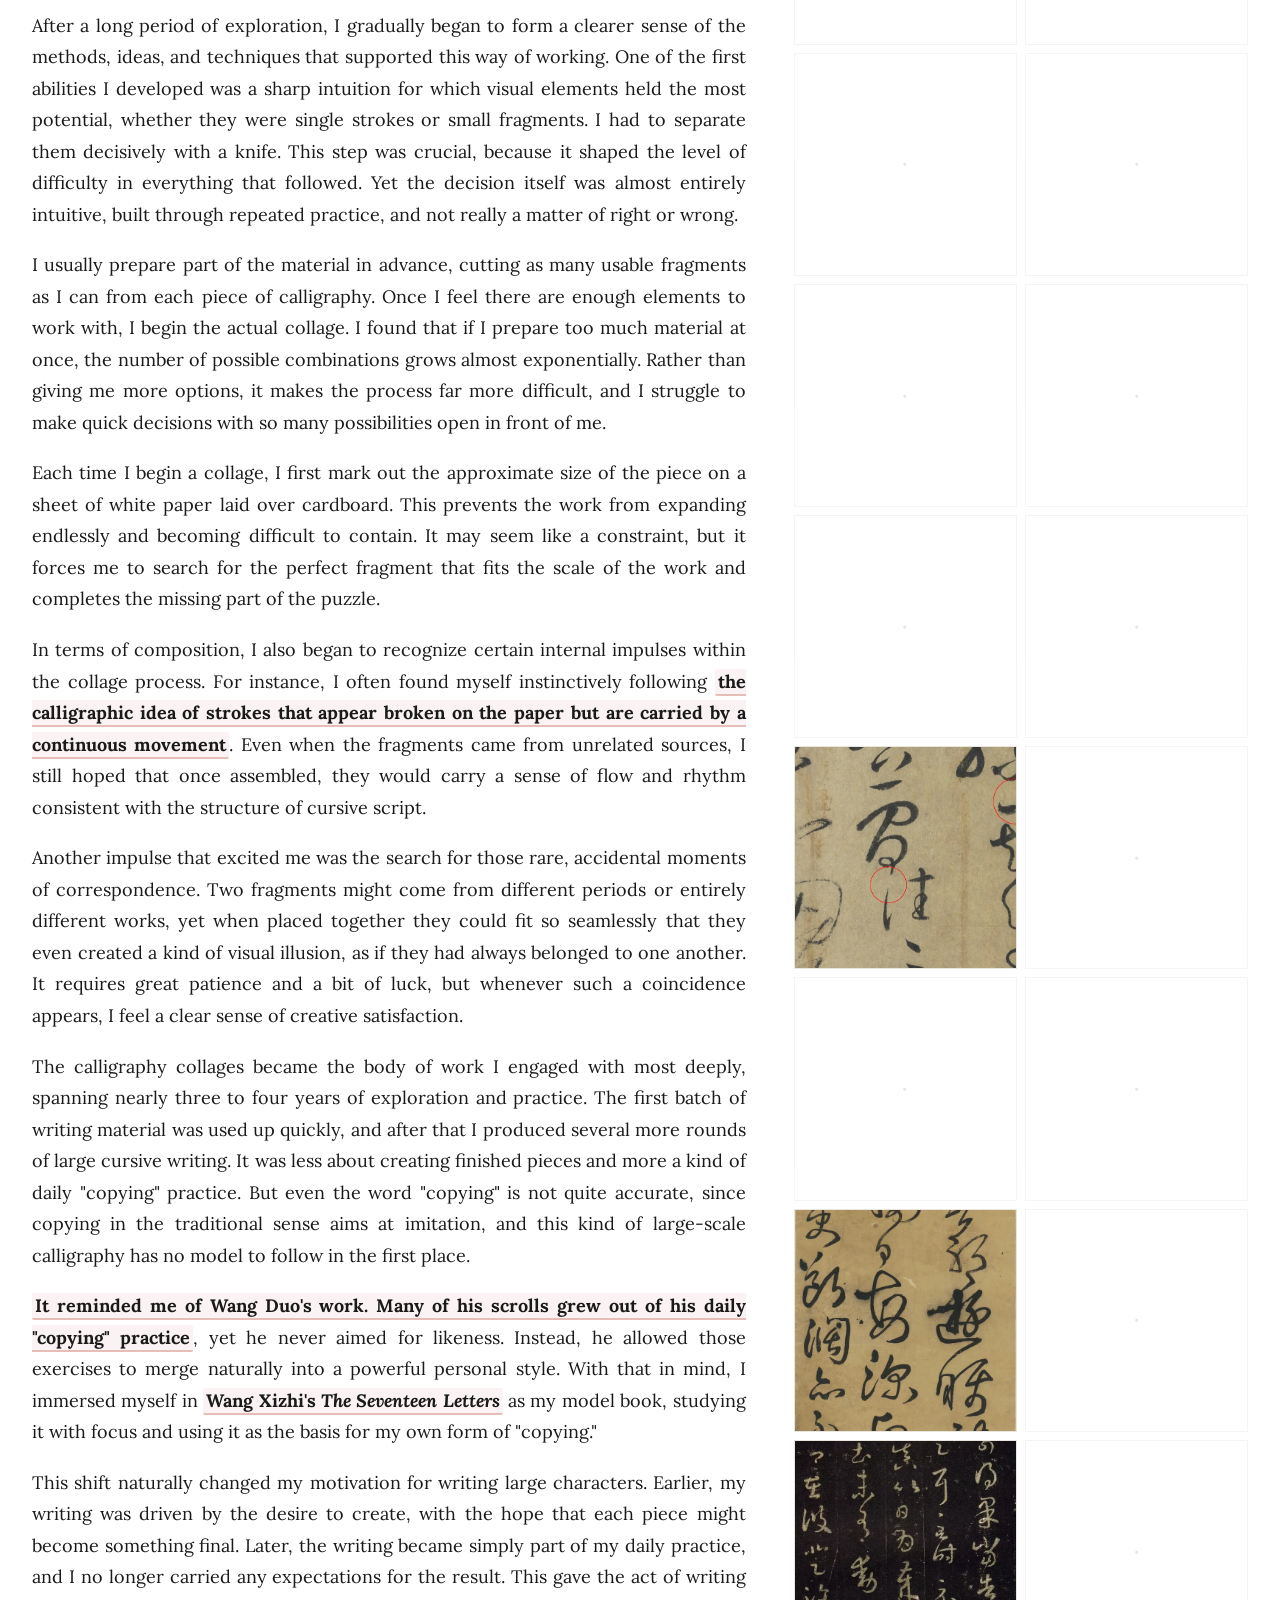
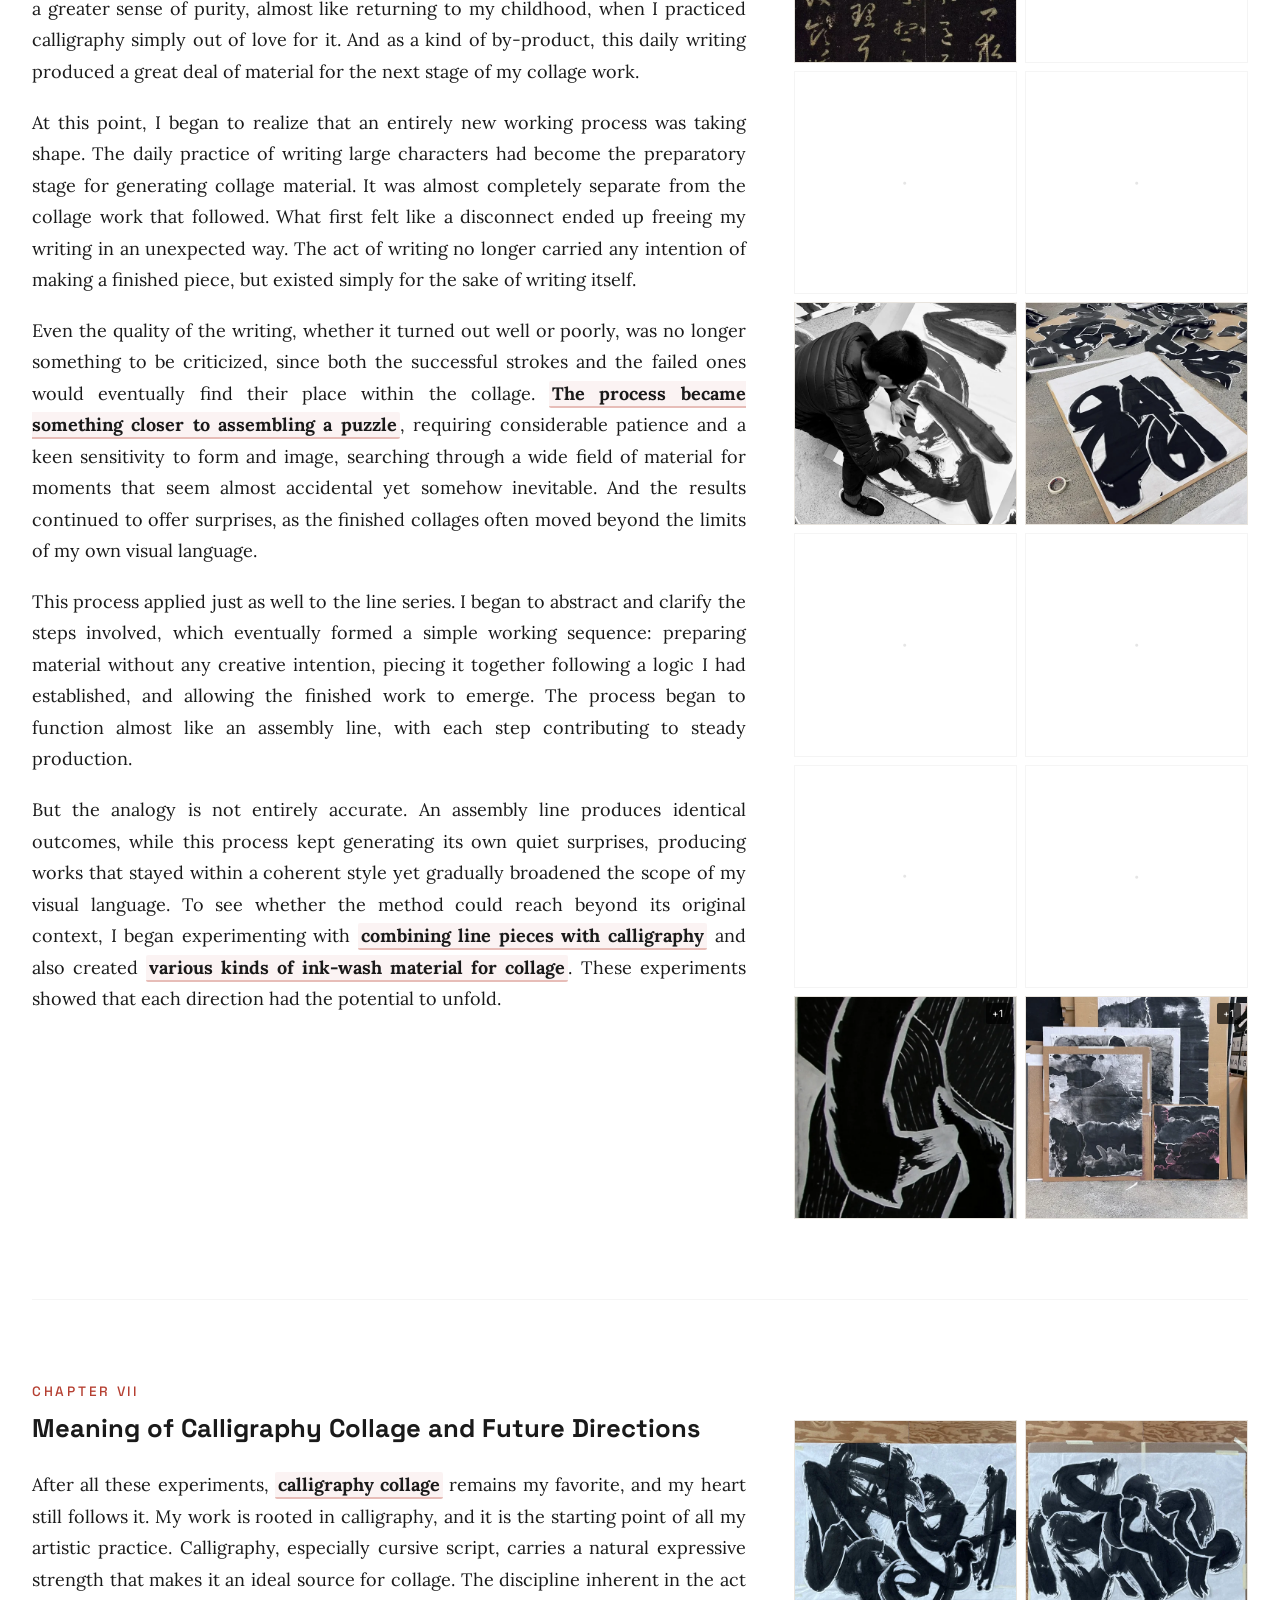
==== commit adc45bac: "Tighten the English brief intro and note where the Chinese now trails it The new wording drops quali" ====
--- a/index.html
+++ b/index.html
@@ -1183,9 +1183,9 @@
         <h2 class="featured-title artist-statement-title" id="artist-statement-title">Brief Intro</h2>
         <p>I am a Chinese artist based in Denmark.</p>
         <p>I cut apart my own calligraphy and reassemble it.</p>
-        <p>My art is deeply rooted in Chinese calligraphy. In my early practice I wrote large cursive characters with an oversized brush. The writing is instantaneous and irreversible, and most attempts fail. As those failures accumulated over the years, I began to develop a working process of collage.</p>
-        <p>My daily practice is my material. I cut the characters into individual strokes and fragments, then assemble them following a logic inspired by cursive writing. The brush leaves the paper between strokes, yet the movement continues across the gap. I search for connections across fragments from unrelated pieces, different sessions, sometimes years apart. The accidental fit excites me: two pieces aligning so perfectly they seem to have always belonged together, or a third laid over the join, so the eye completes what was never there.</p>
-        <p>My work is conceptual and process-driven. I write, cut, and assemble, following a fixed procedure, yet the outcome keeps surprising me, taking me beyond my own visual boundaries. Calligraphy collage is my ongoing attempt to explore what contemporary calligraphy could become. Calligraphy is flat, but once cut and overlaid, it gains depth. The cut deconstructs the tradition, and the reassembly brings it into the realm of contemporary art. The strokes remain cultural signs, while the work as a whole steps toward Western abstraction.</p>
+        <p>My art is deeply rooted in calligraphy. In my early practice I wrote large cursive characters with oversized brushes. The writing is instantaneous and irreversible, and most attempts fail. As those failures accumulated, I began to develop a working process of collage.</p>
+        <p>My daily practice is my material. I cut the characters into strokes and fragments, then assemble them following a logic inspired by cursive writing. The brush leaves the paper between strokes, yet the movement continues across the gap. I search for connections across unrelated fragments, different sessions, sometimes years apart. The accidental fit excites me: two pieces aligning so perfectly they seem to have always belonged together, or a third laid over the join, so the eye completes what was never there.</p>
+        <p>My work is conceptual and process-driven. I write, cut, and assemble, following a fixed procedure, yet the outcome keeps surprising me, taking me beyond my visual boundaries. Calligraphy collage is my attempt to explore what contemporary calligraphy could become. Calligraphy is flat, but once overlaid, it gains depth. The cut deconstructs tradition, and the reassembly brings it into the realm of contemporary art. The strokes remain cultural signs, while the work as a whole steps toward Western abstraction.</p>
     </div>
 </section>
 
@@ -2311,16 +2311,24 @@
 
         const applyFraming = () => {
             if (!image.naturalWidth || !image.naturalHeight) return;
-            const portraitFullHeightIndexes = new Set([16, 24, 26, 28]);
+            // Which works fill the frame is a question about their proportions, so it is
+            // asked of the image rather than of a hand-kept list of carousel positions:
+            // that list had to be re-edited every time an artwork was added, replaced or
+            // reordered, and forgetting left a portrait silently cropped to 90% with
+            // nothing to show it had gone wrong.
+            //
+            // 0.85 sits in the gap the collection actually leaves: the tallest works run
+            // 0.52 to 0.78, the next one up is 0.89 and reads as square.
+            const portraitFullHeightRatio = 0.85;
             const galleryAspectRatio = 3 / 2;
             const aspectTolerance = 0.035;
-            const artworkIndex = Number(slide.dataset.galleryIndex);
             const imageAspectRatio = image.naturalWidth / image.naturalHeight;
+            const isPortrait = imageAspectRatio < portraitFullHeightRatio;
             const isThreeTwo = Math.abs(imageAspectRatio - galleryAspectRatio) <= aspectTolerance;
 
             slide.classList.toggle(
                 'gallery-slide-buffered',
-                !portraitFullHeightIndexes.has(artworkIndex) && !isThreeTwo
+                !isPortrait && !isThreeTwo
             );
         };
 
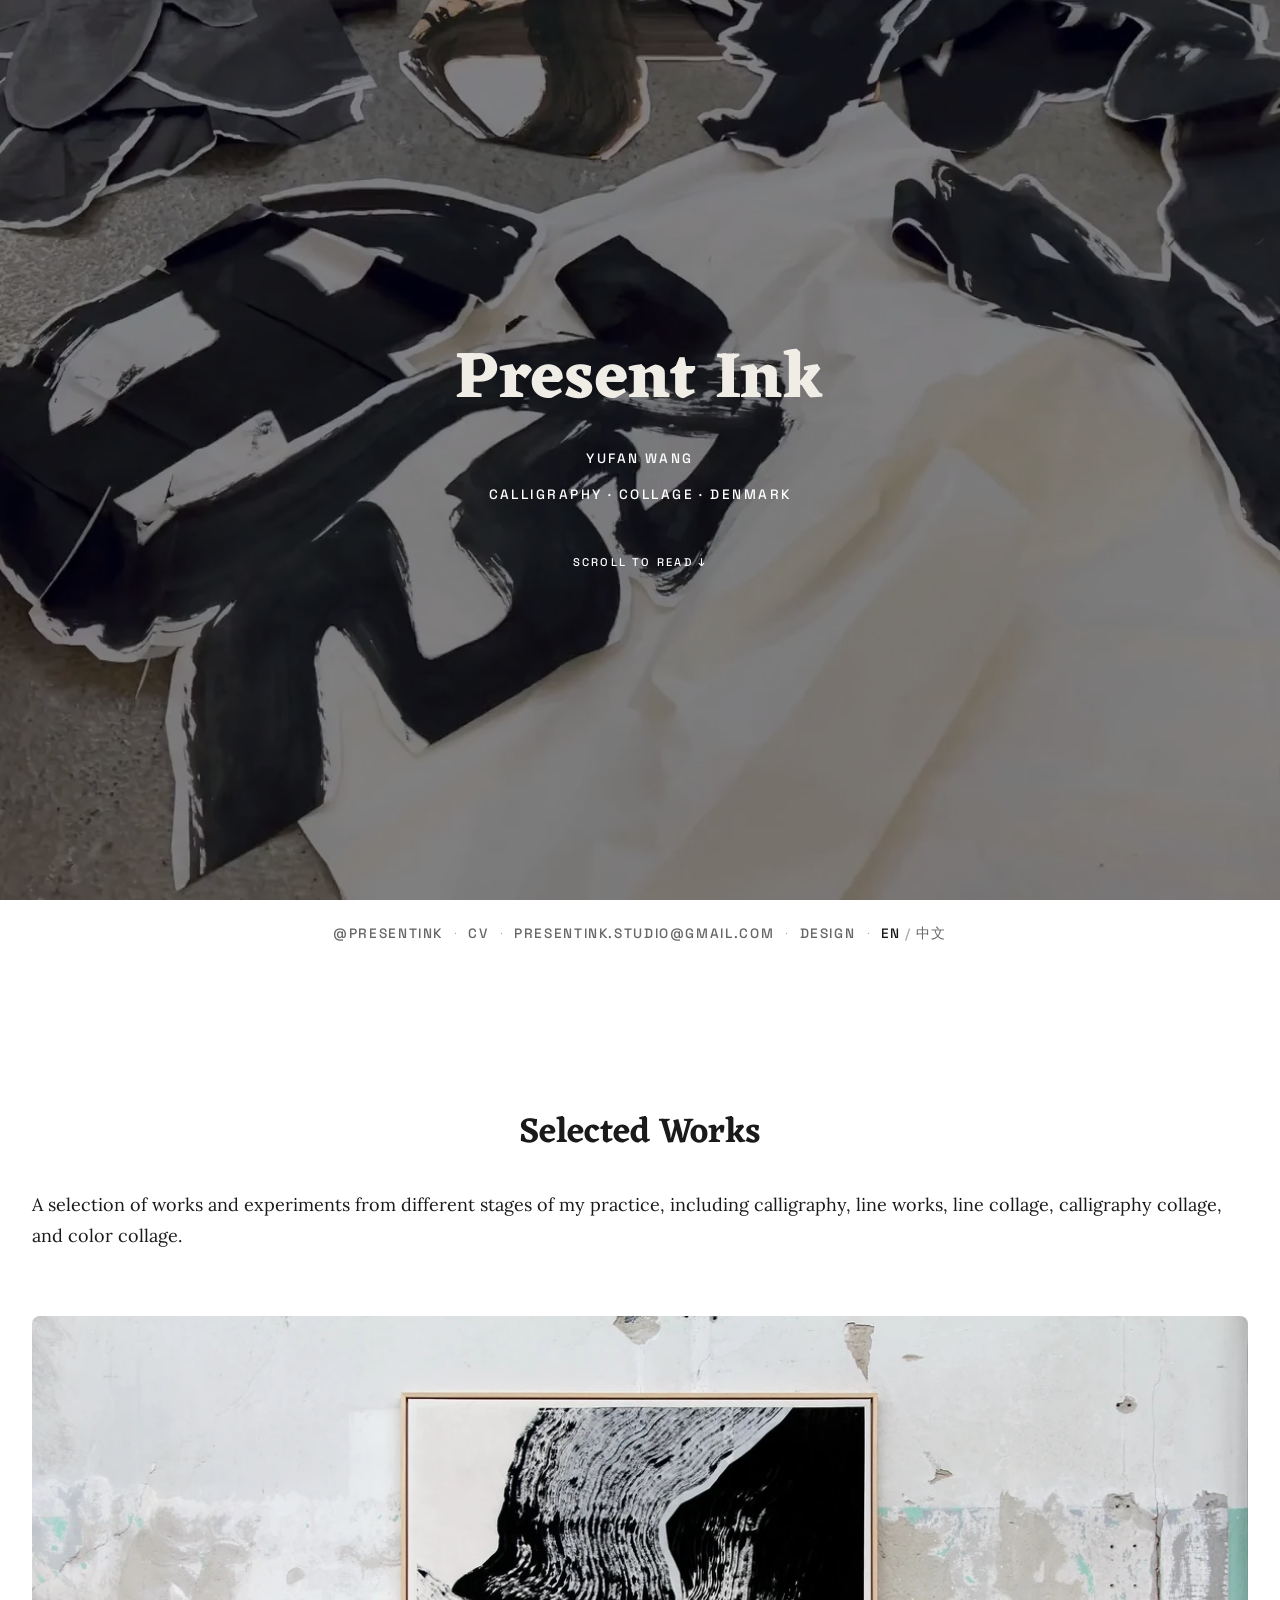
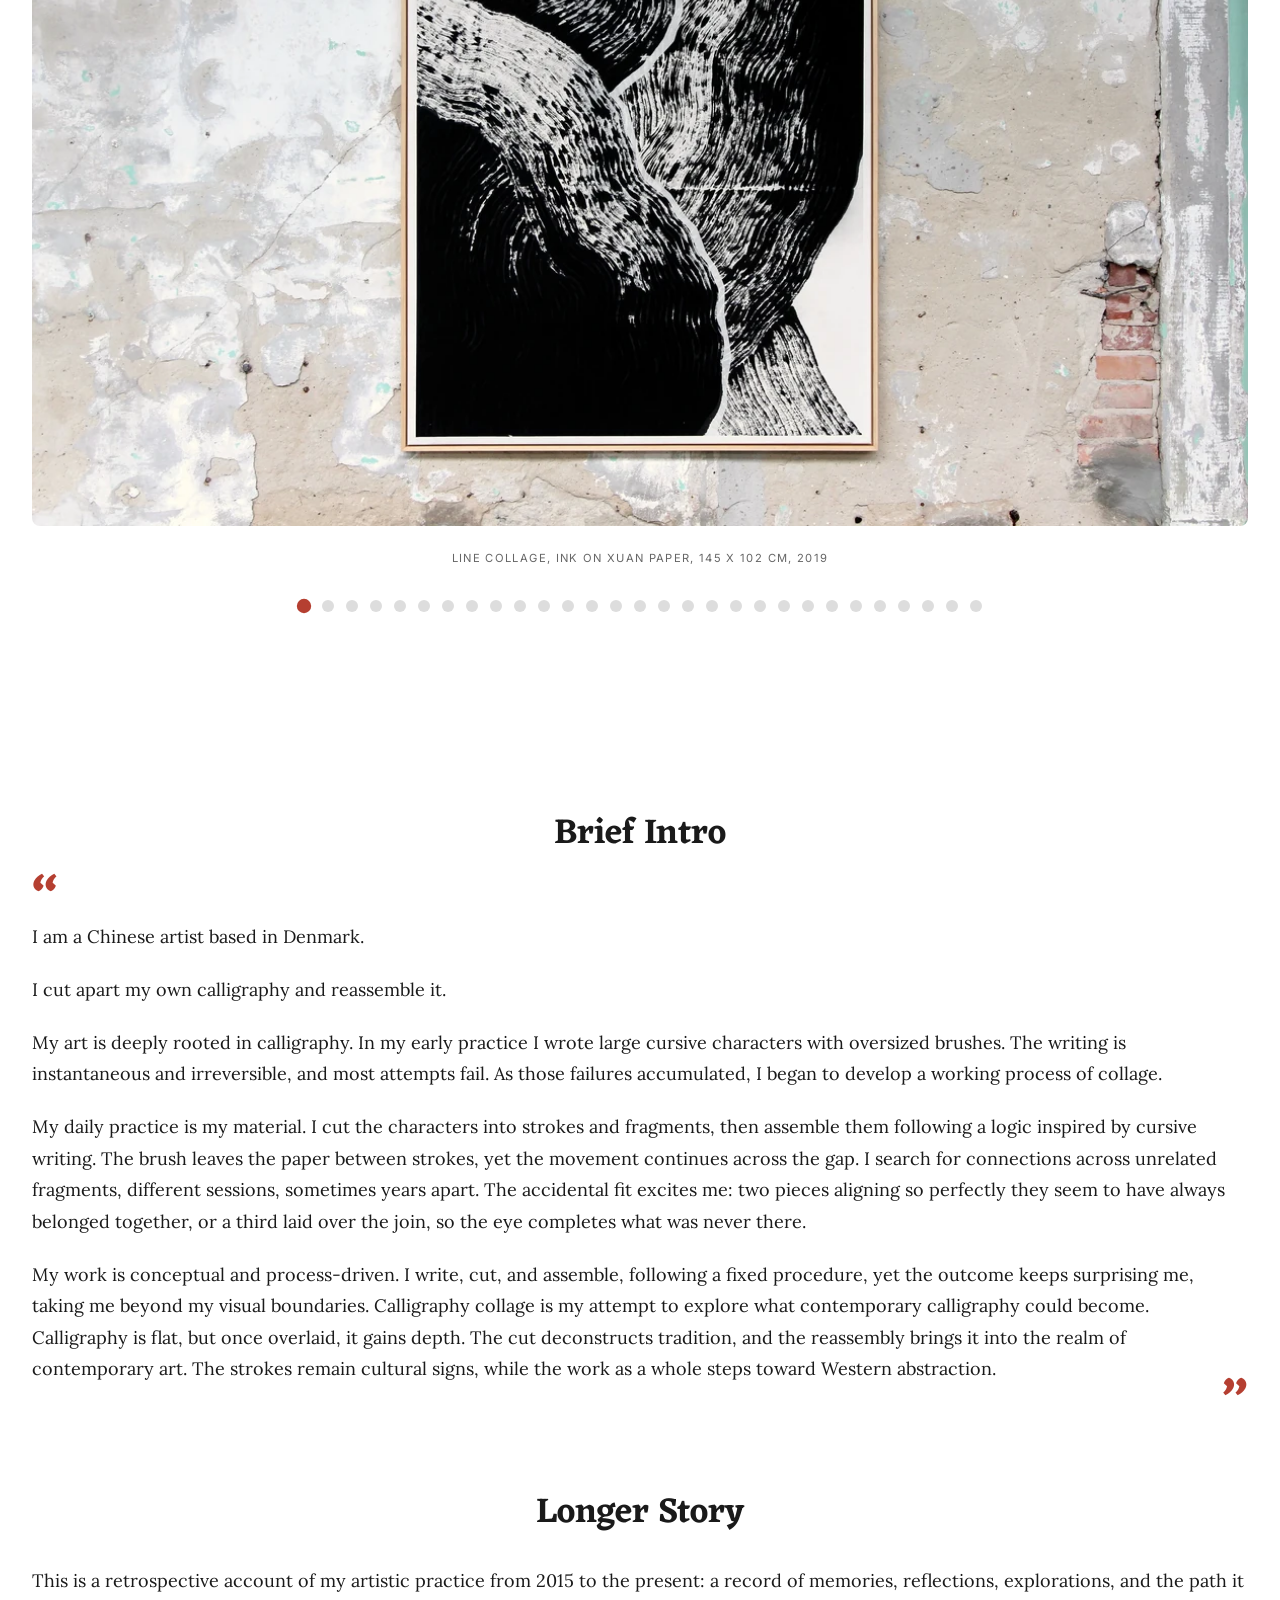
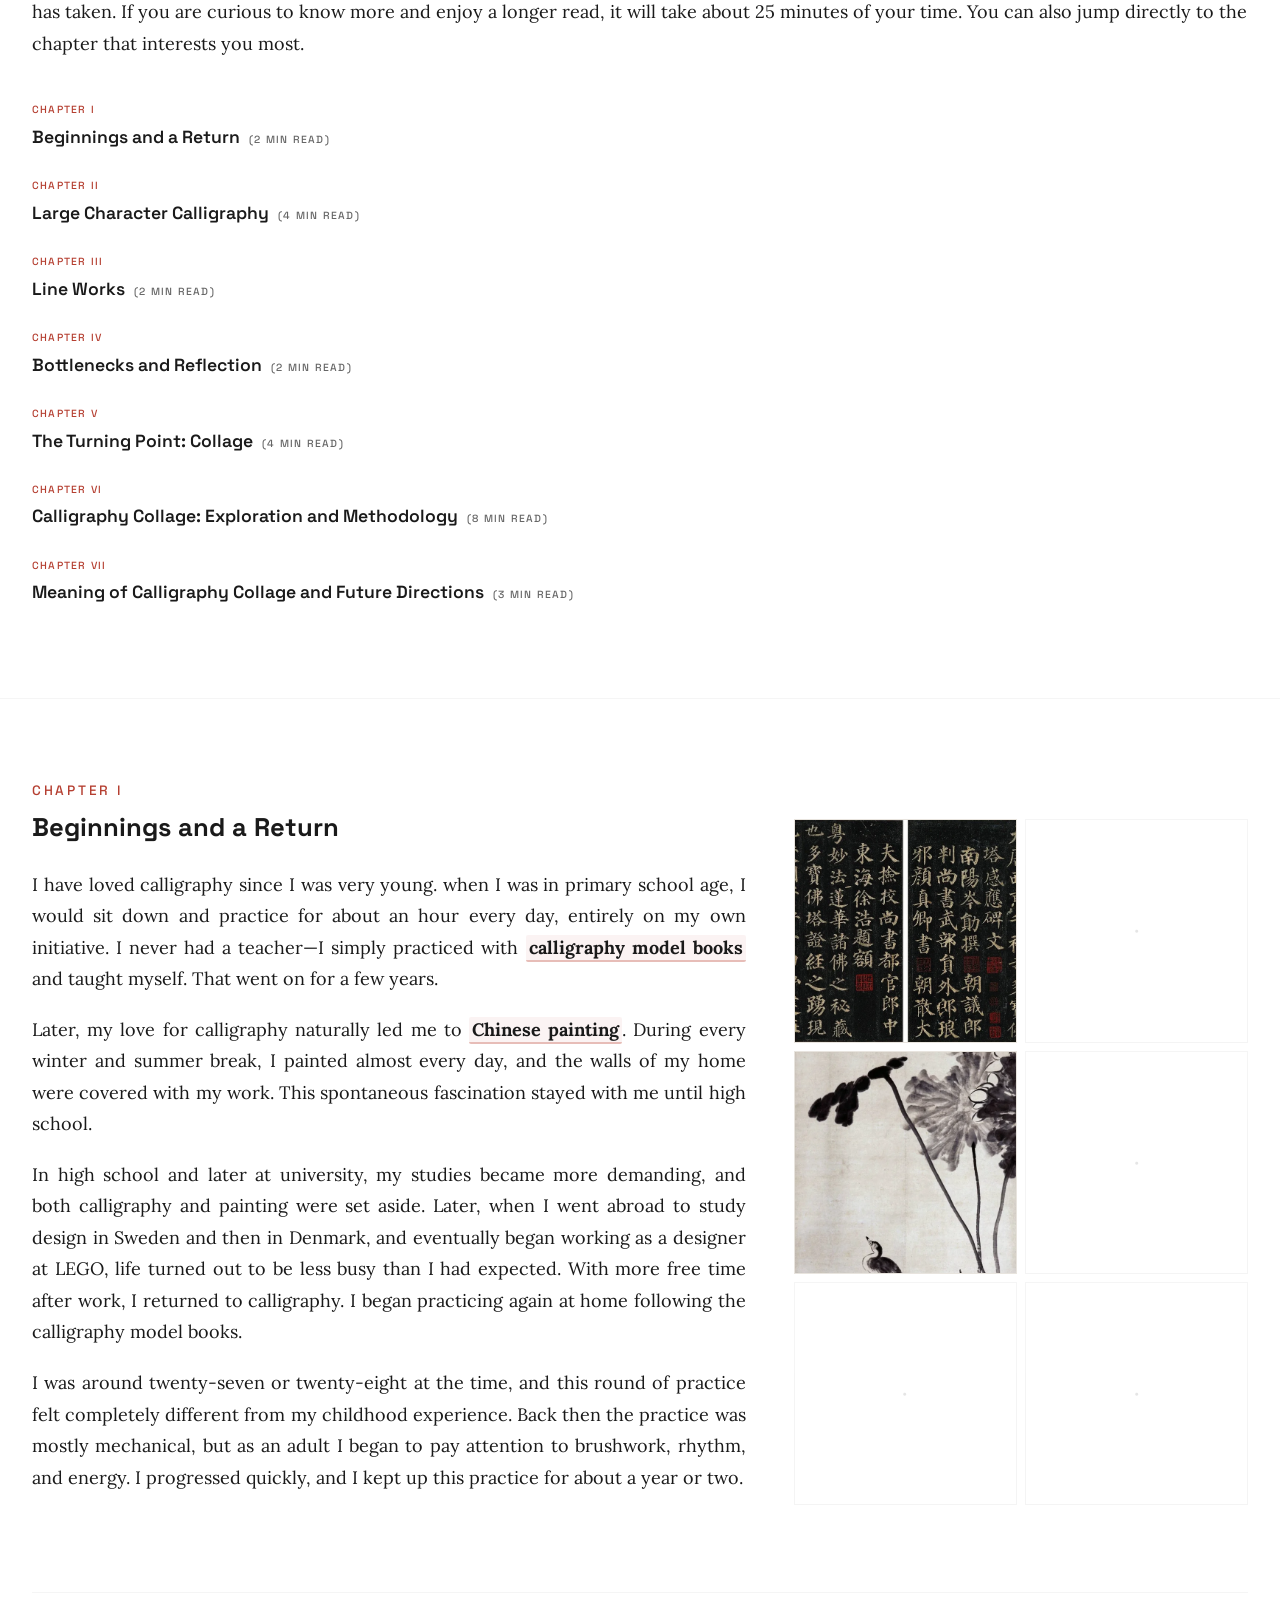
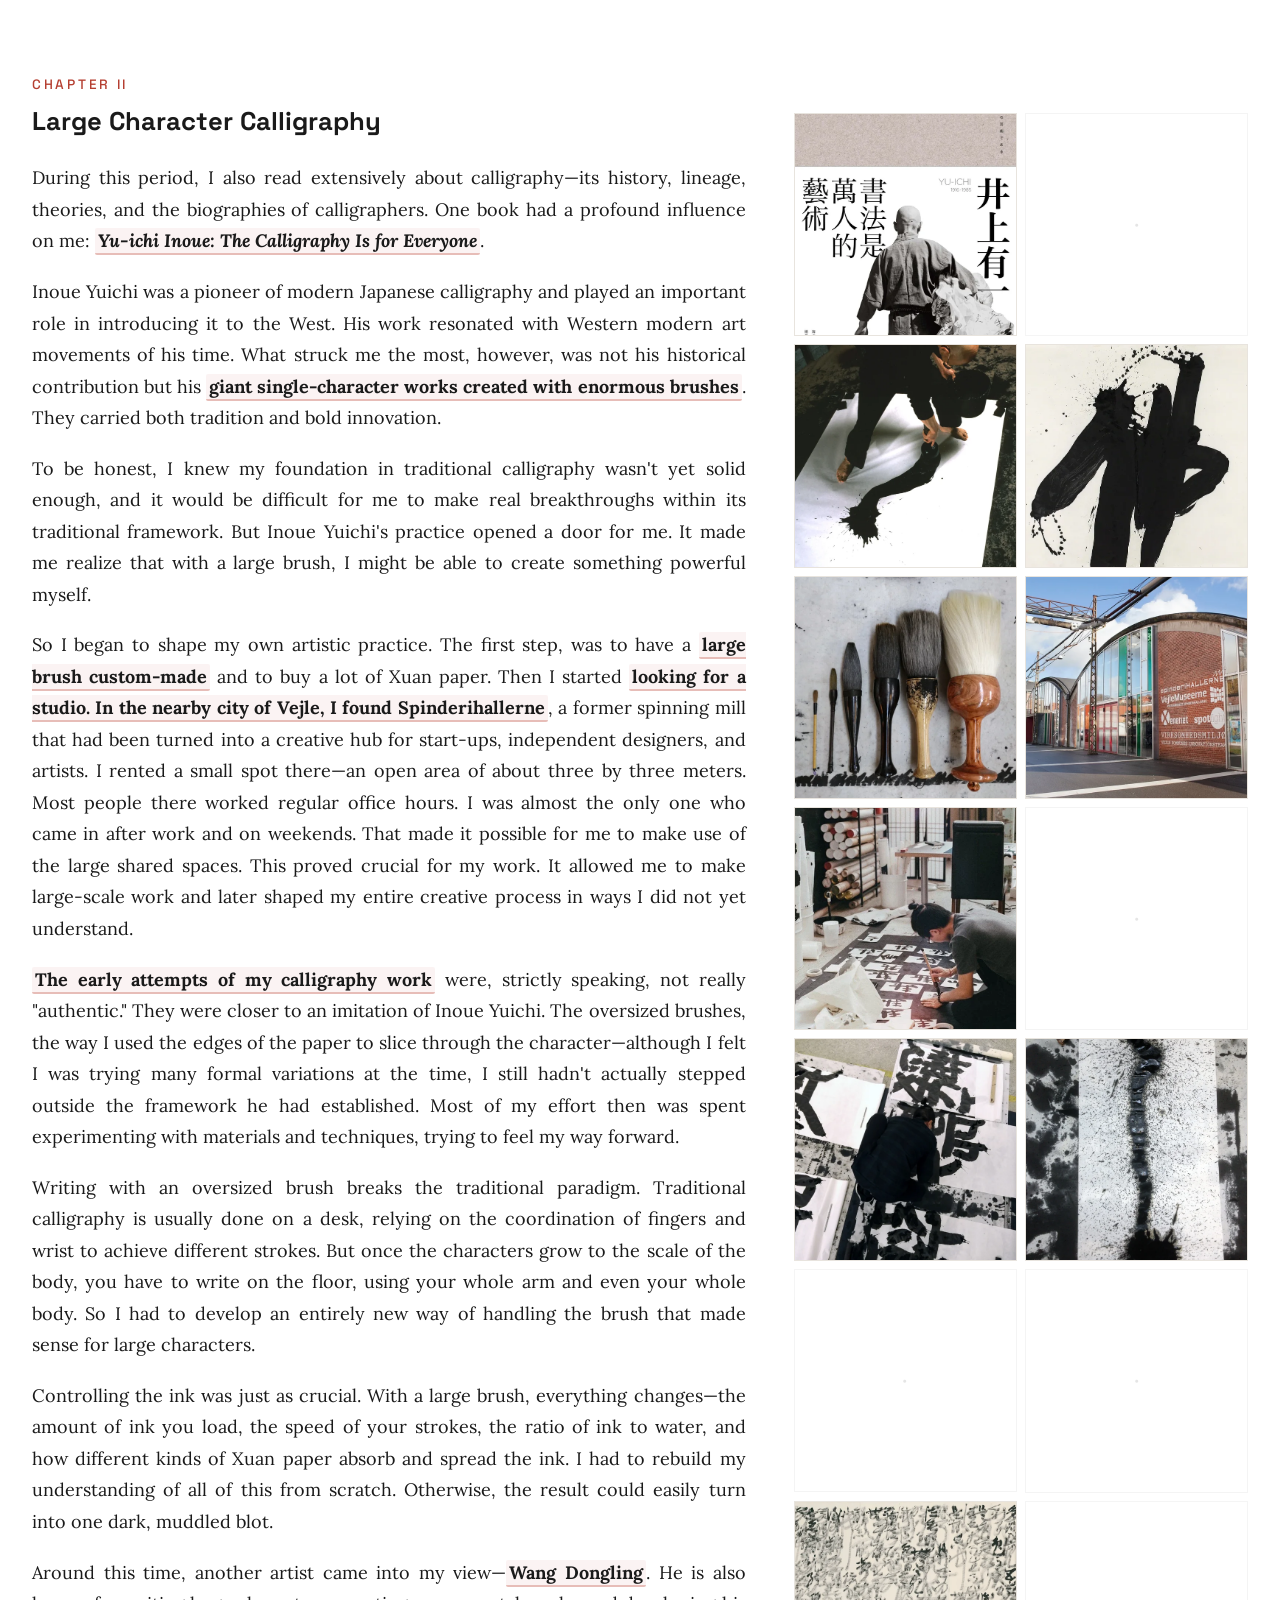
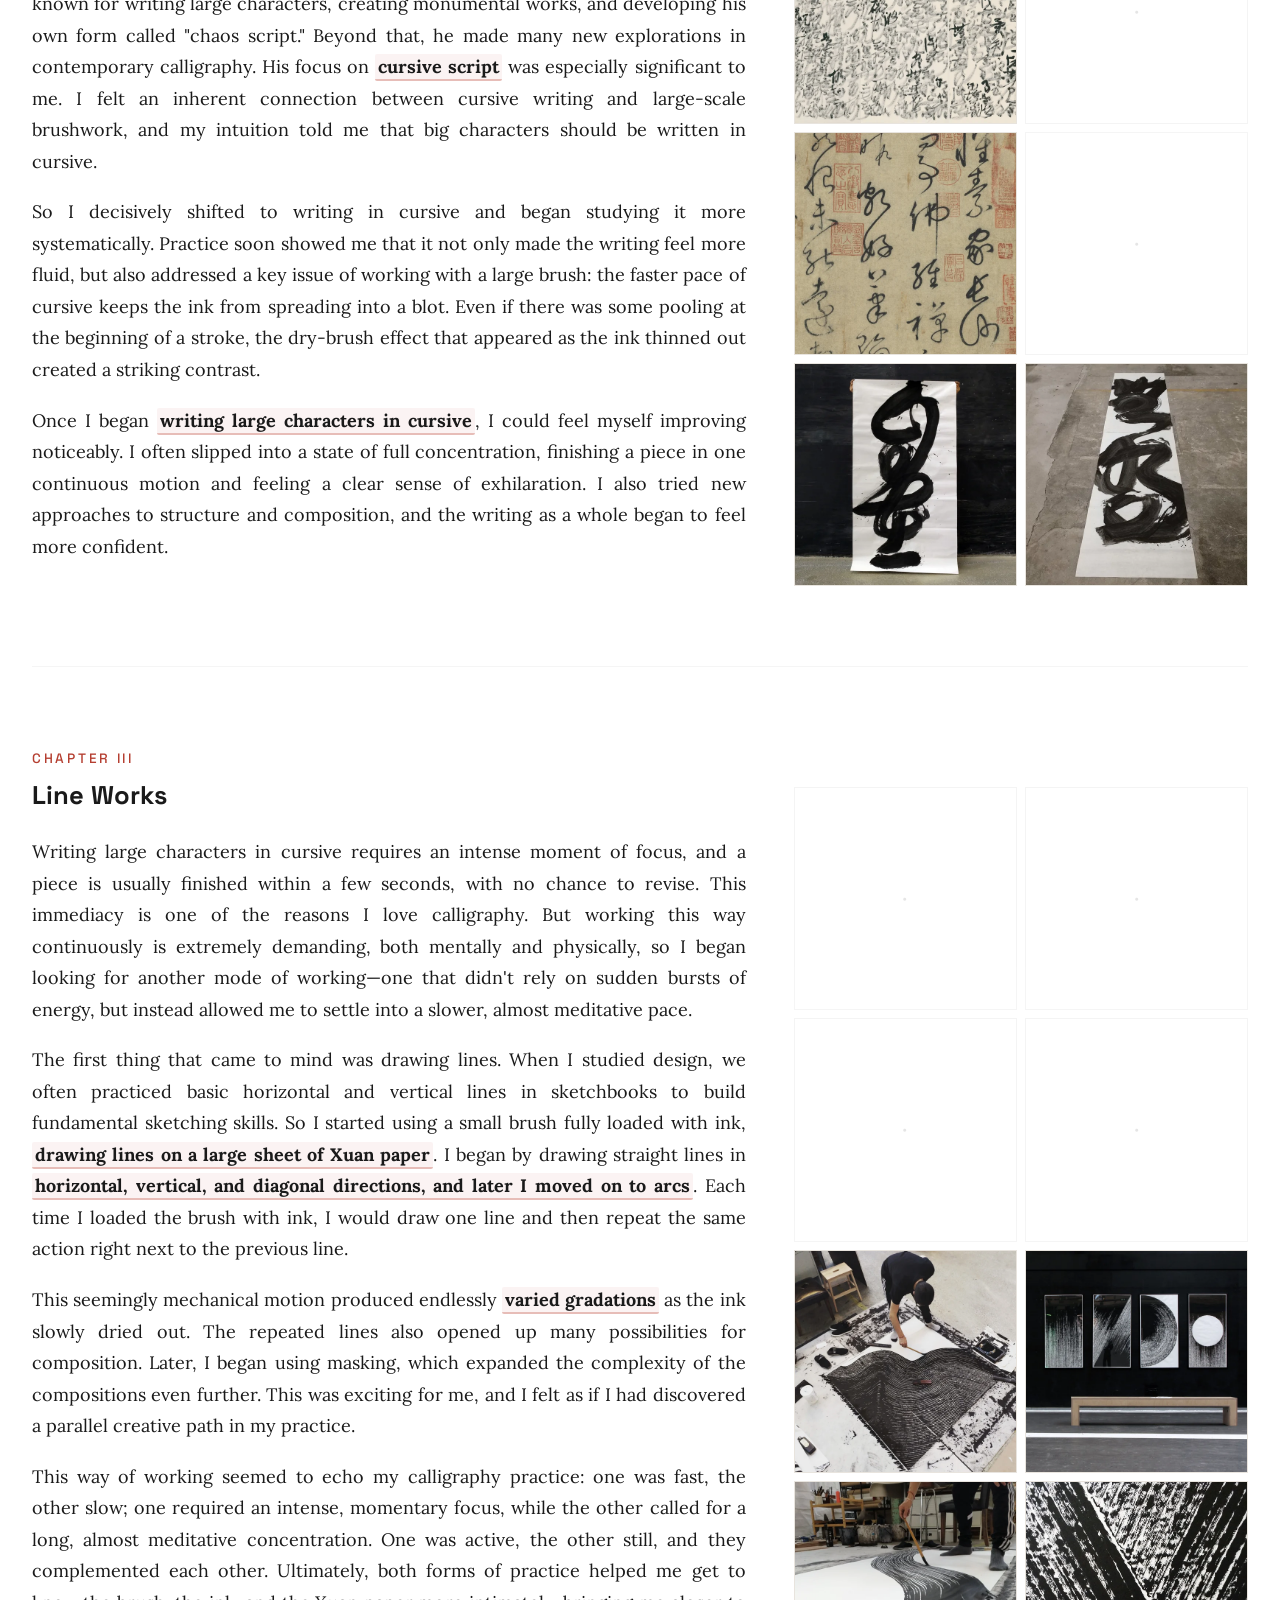
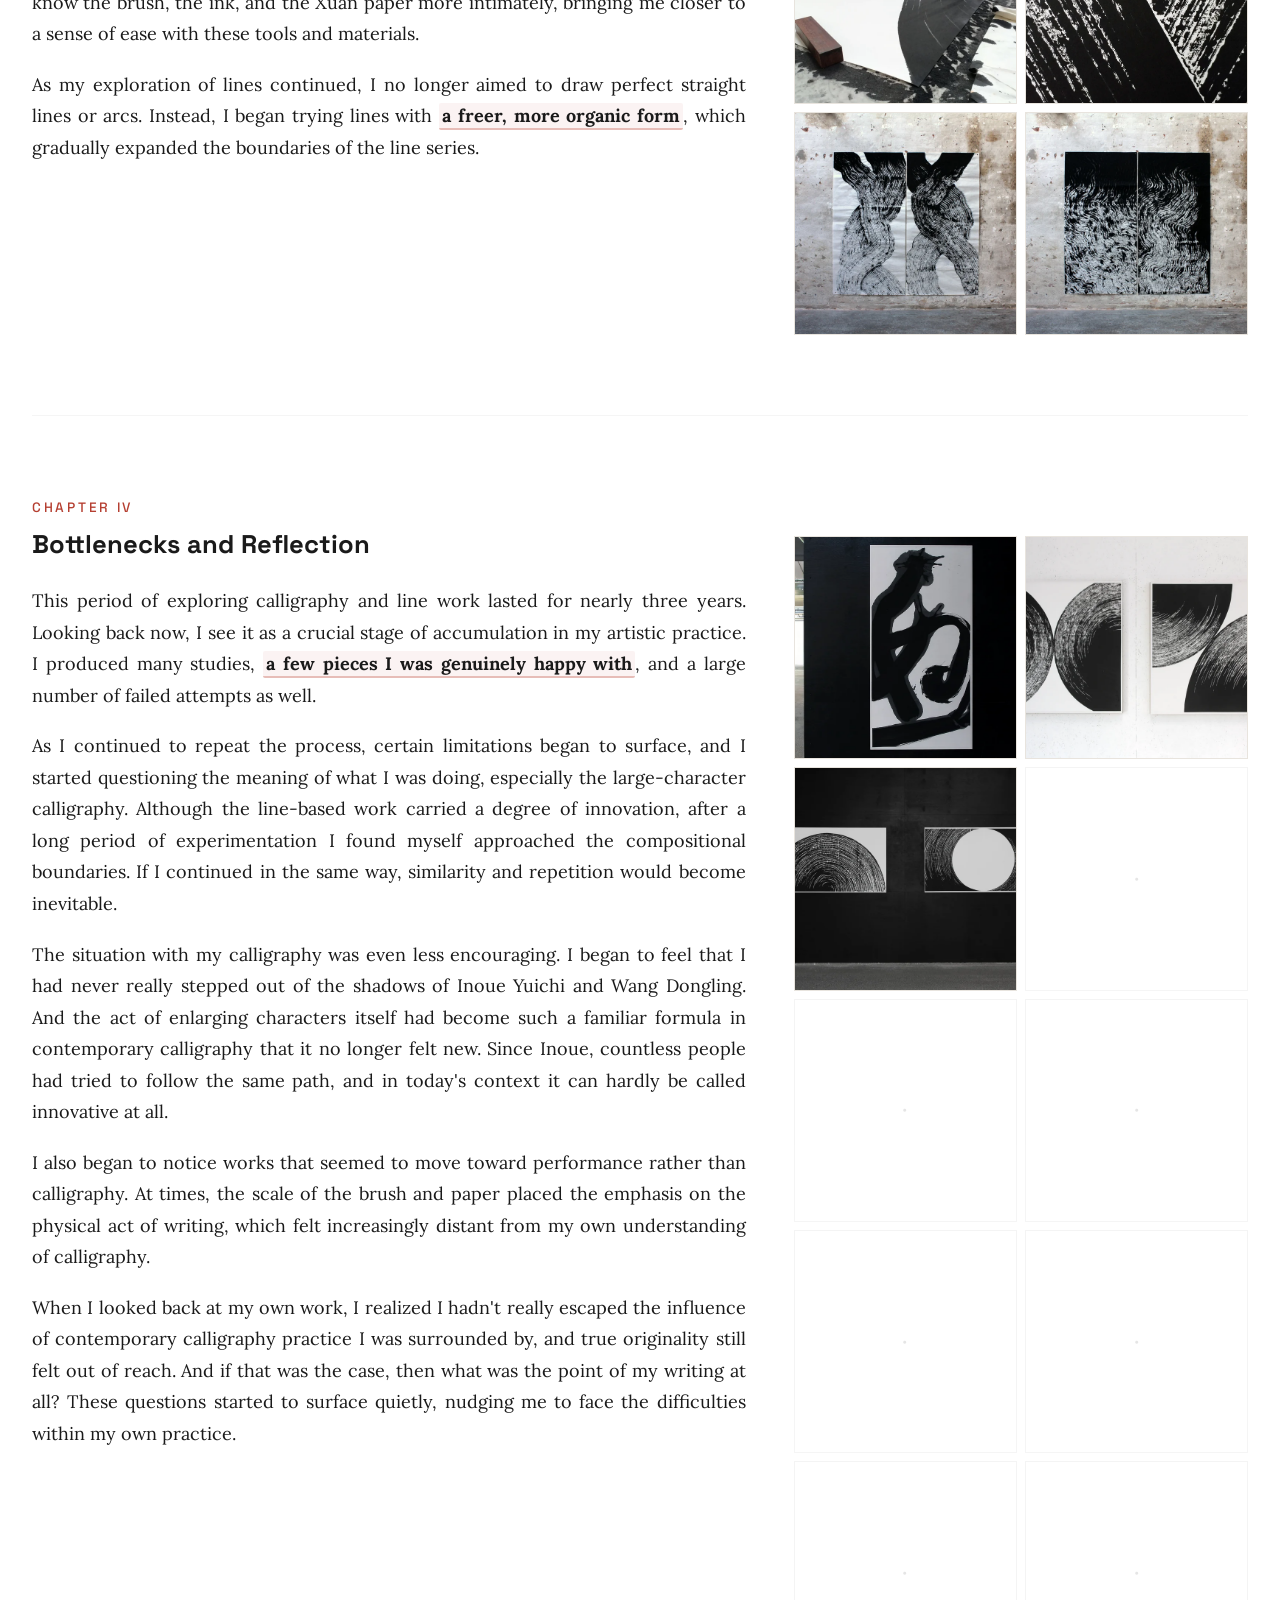
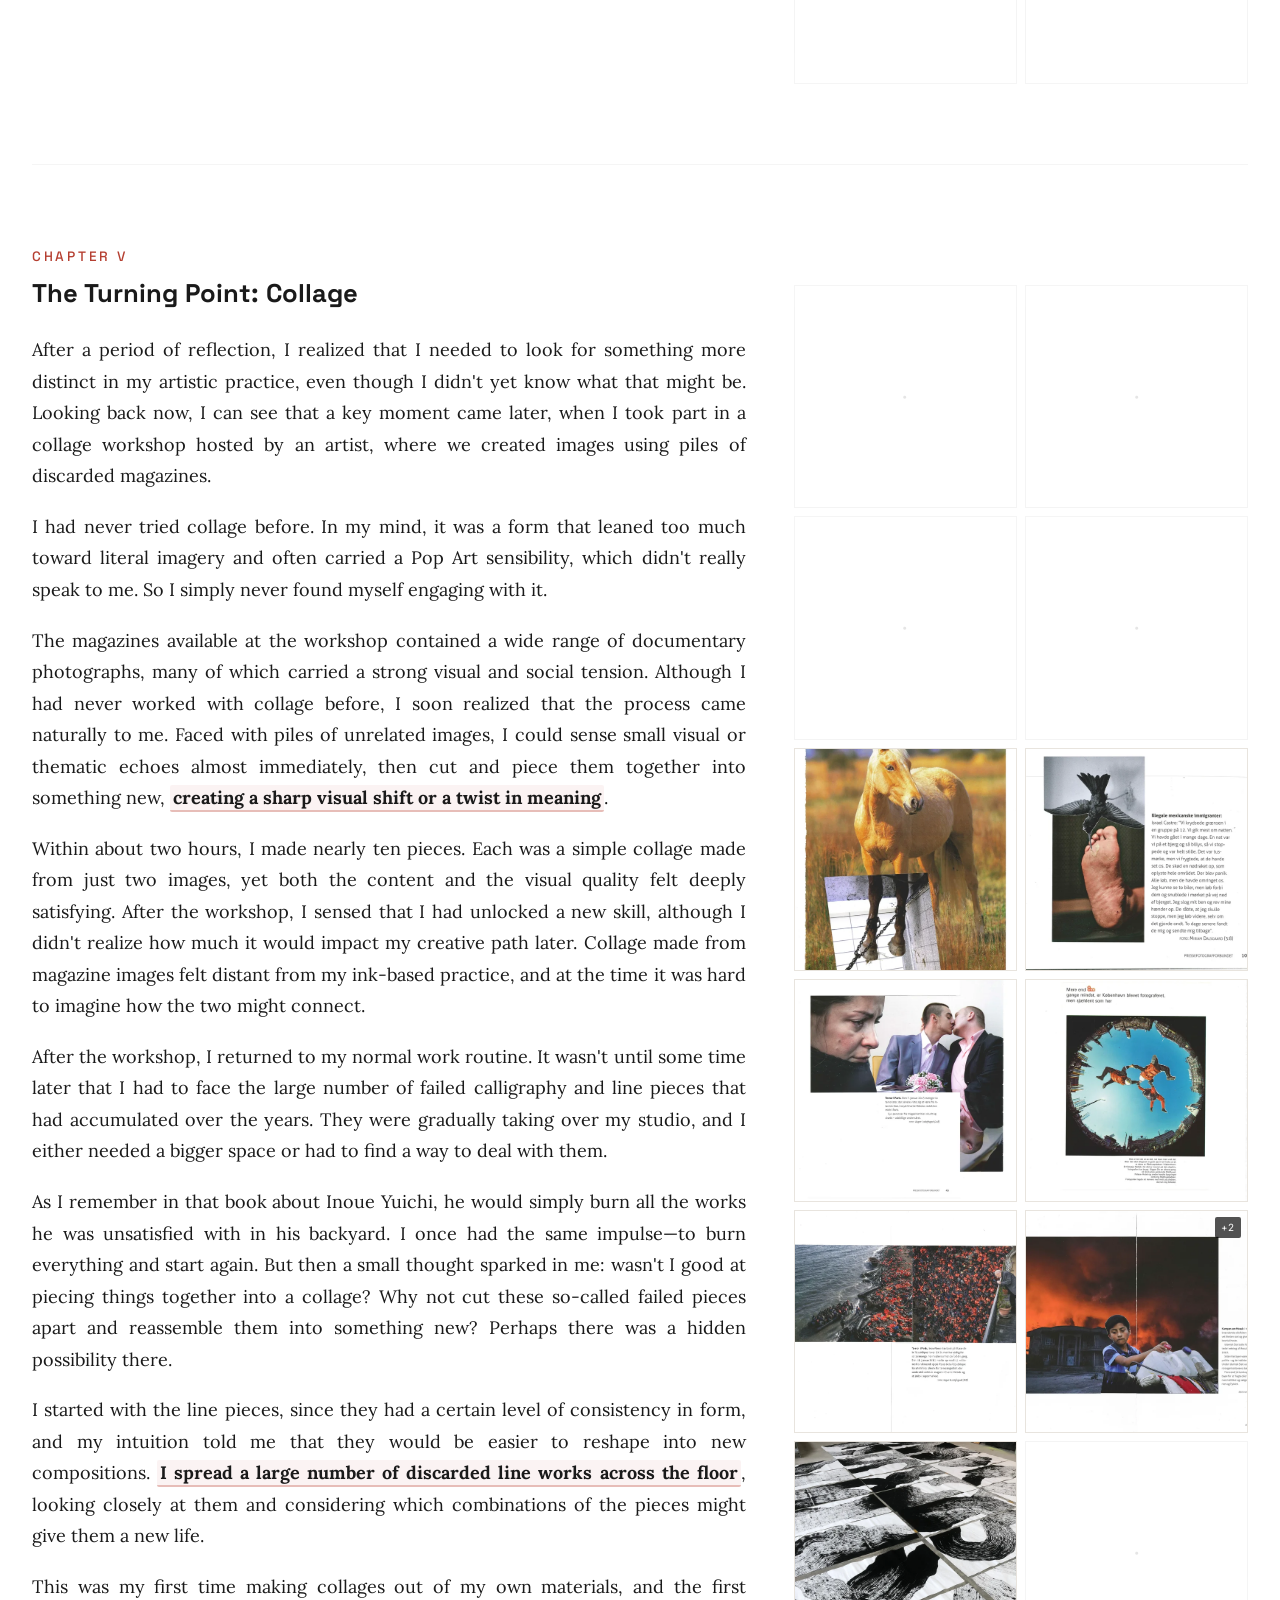
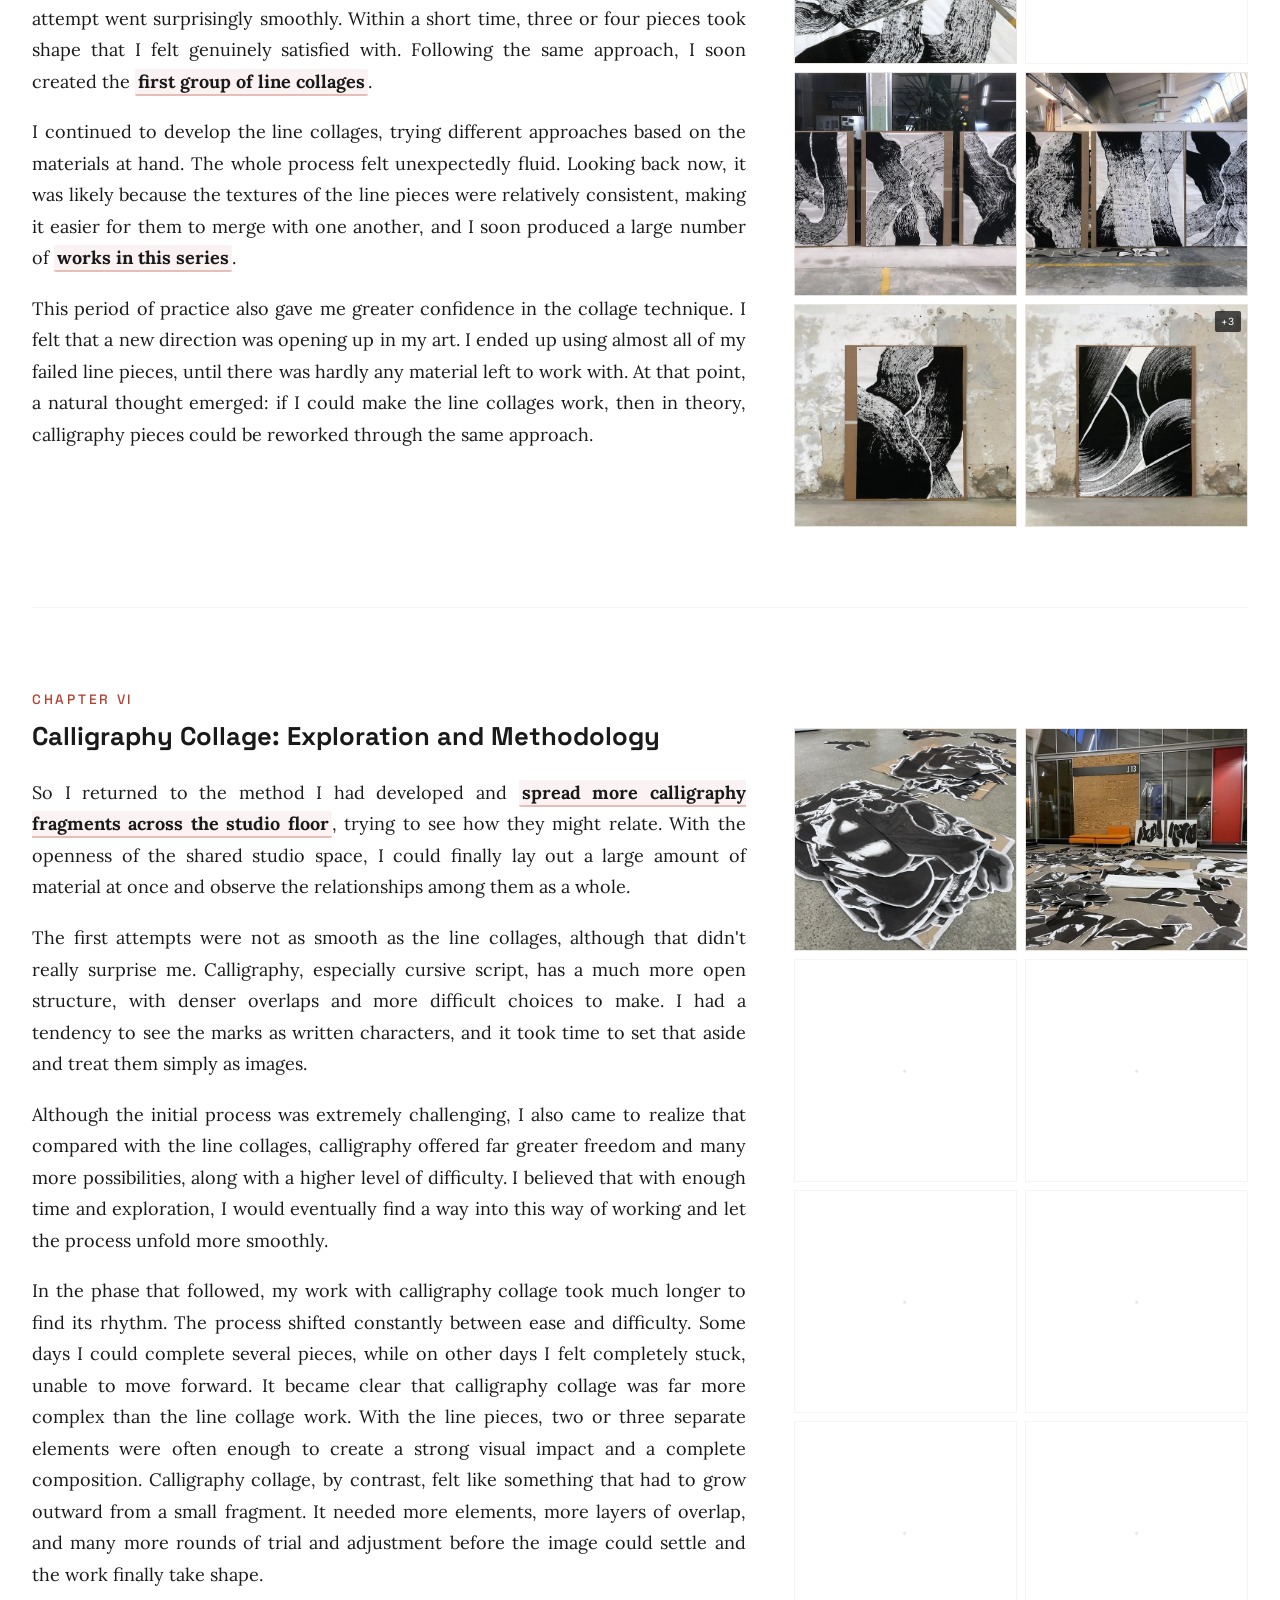
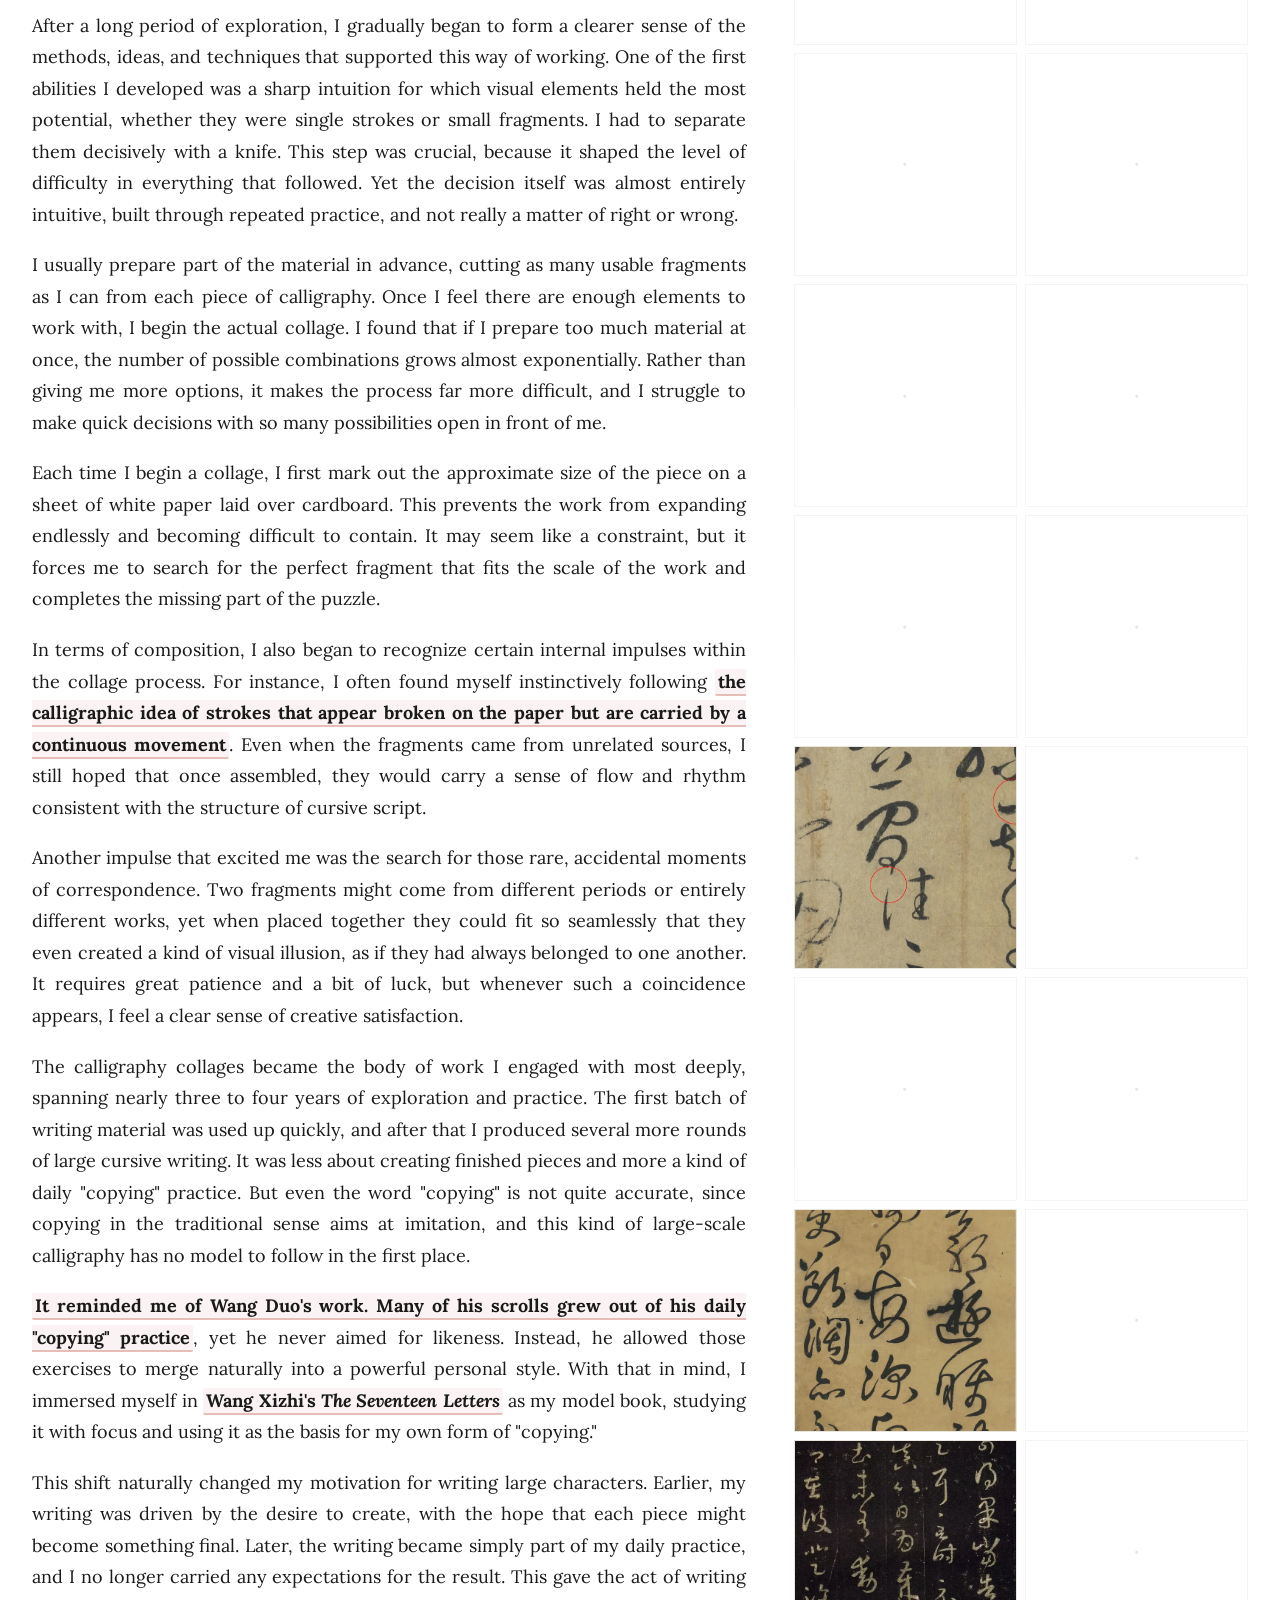
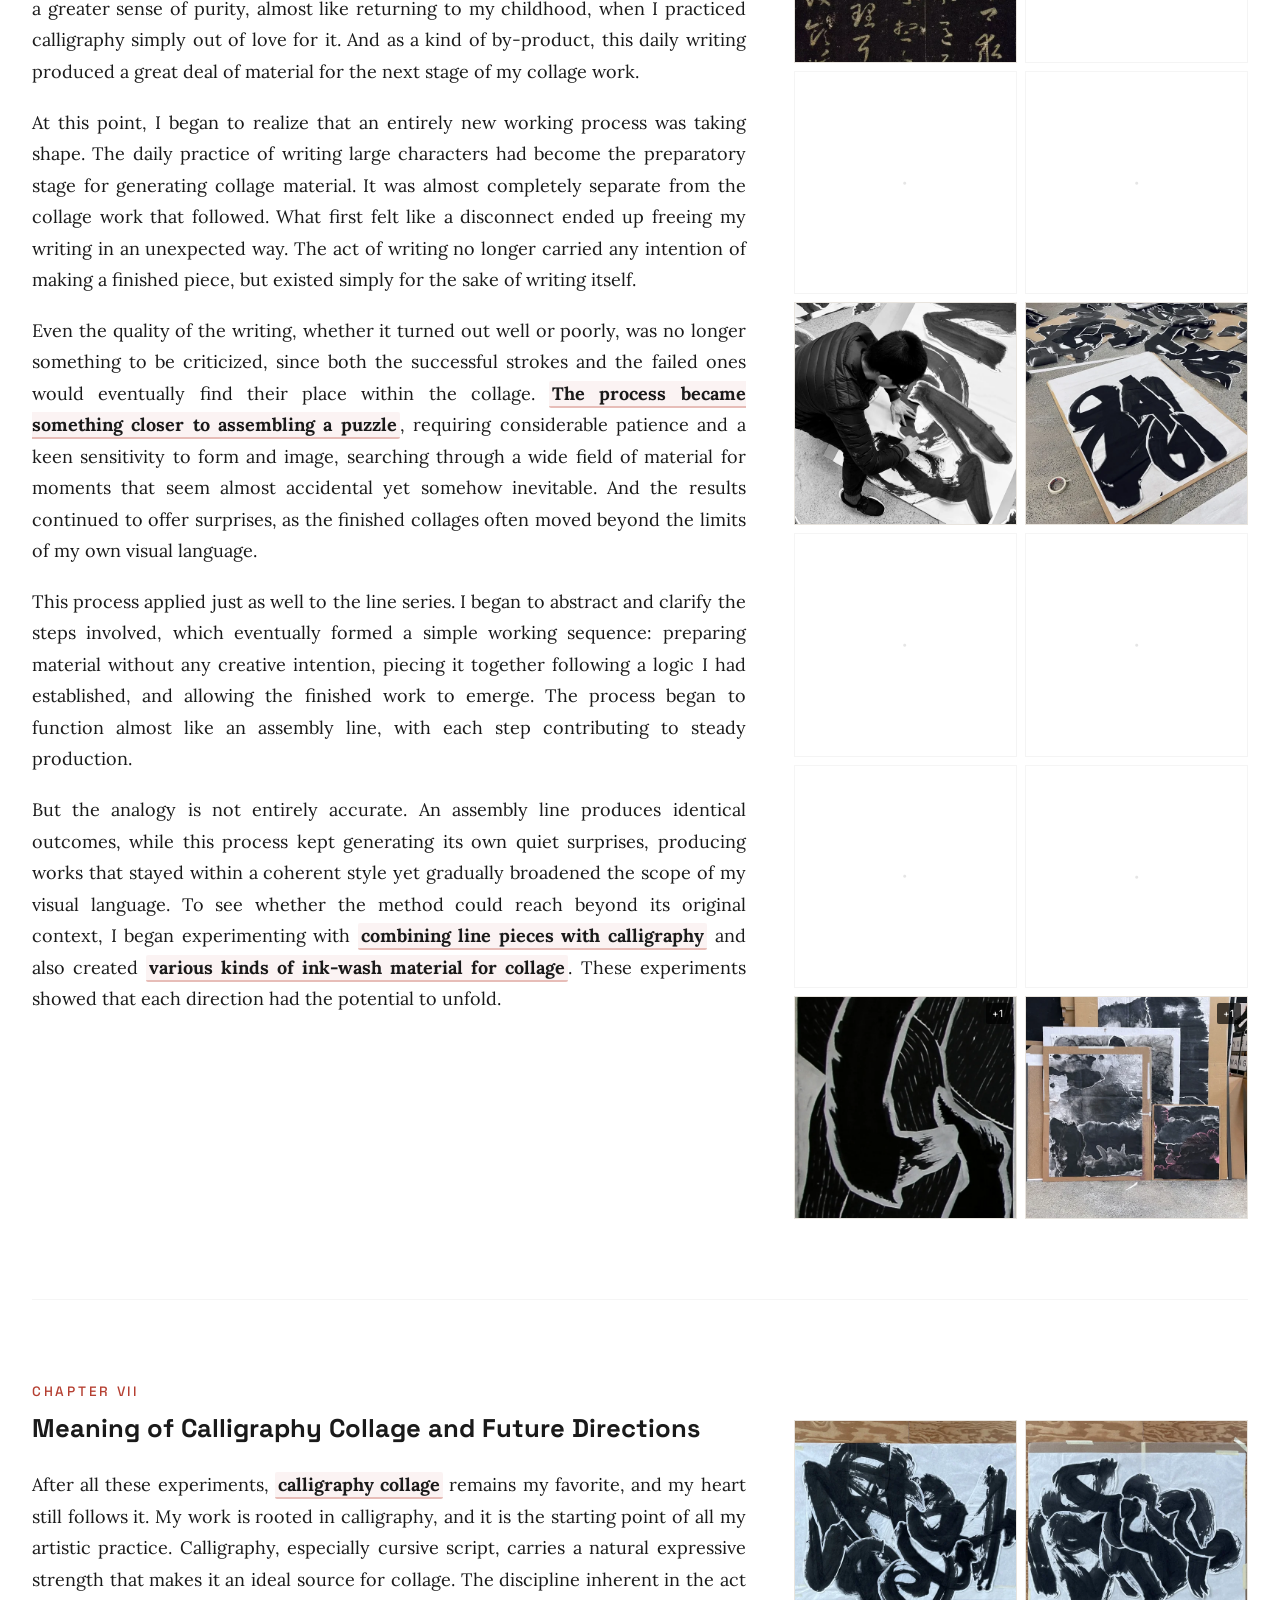
==== commit 31544e77: "Lowercase the CV filename, and make git and the links follow The file was renamed on disk, but a cas" ====
--- a/index.html
+++ b/index.html
@@ -1140,7 +1140,7 @@
 <nav class="site-links" aria-label="Artist links">
     <a href="https://www.instagram.com/presentink/" target="_blank" rel="noopener noreferrer">@PRESENTINK</a>
     <span class="site-link-separator" aria-hidden="true">·</span>
-    <a href="Yufan_Wang_CV.pdf" target="_blank" rel="noopener noreferrer">CV</a>
+    <a href="yufan_wang_cv.pdf" target="_blank" rel="noopener noreferrer">CV</a>
     <span class="site-link-separator" aria-hidden="true">·</span>
     <a href="mailto:presentink.studio@gmail.com">presentink.studio@gmail.com</a>
     <span class="site-link-separator" aria-hidden="true">·</span>
@@ -1352,7 +1352,7 @@
     <nav class="site-links" aria-label="Artist links">
         <a href="https://www.instagram.com/presentink/" target="_blank" rel="noopener noreferrer">@PRESENTINK</a>
         <span class="site-link-separator" aria-hidden="true">·</span>
-        <a href="Yufan_Wang_CV.pdf" target="_blank" rel="noopener noreferrer">CV</a>
+        <a href="yufan_wang_cv.pdf" target="_blank" rel="noopener noreferrer">CV</a>
         <span class="site-link-separator" aria-hidden="true">·</span>
         <a href="mailto:presentink.studio@gmail.com">presentink.studio@gmail.com</a>
         <span class="site-link-separator" aria-hidden="true">·</span>
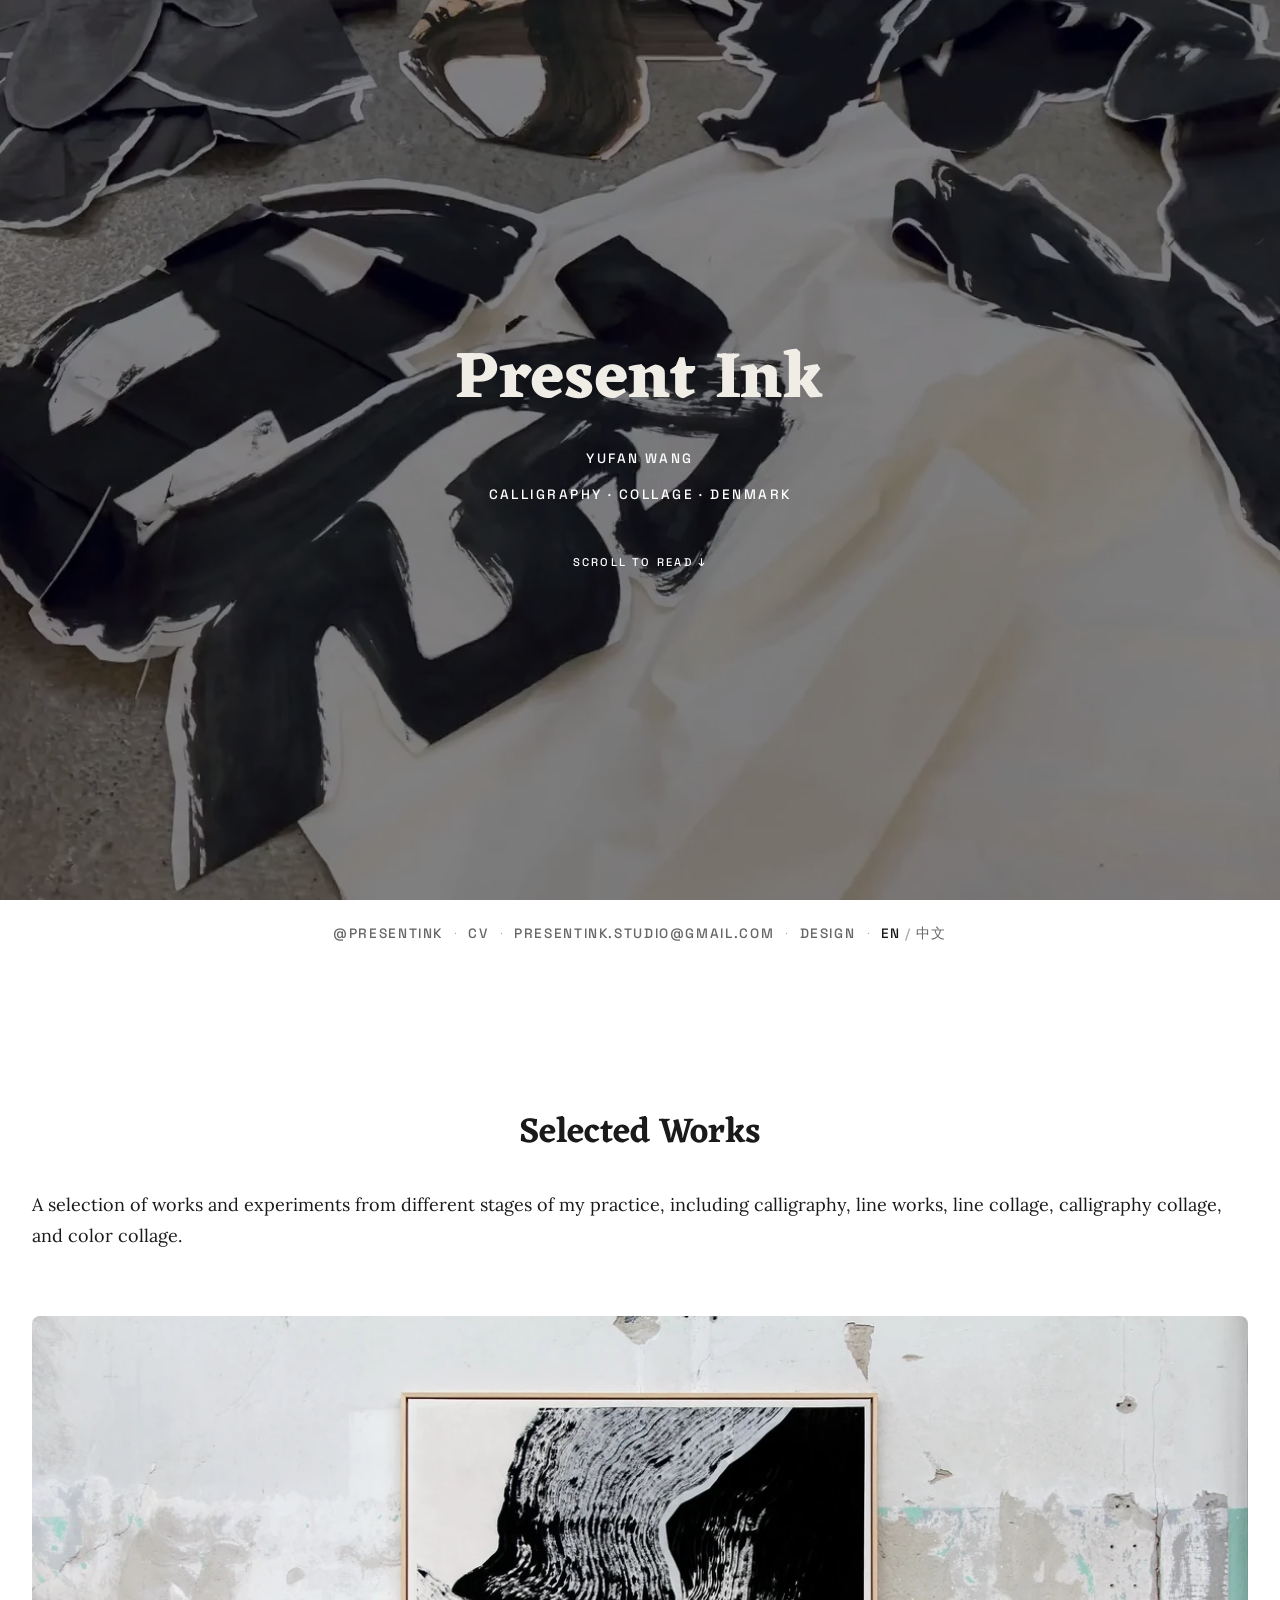
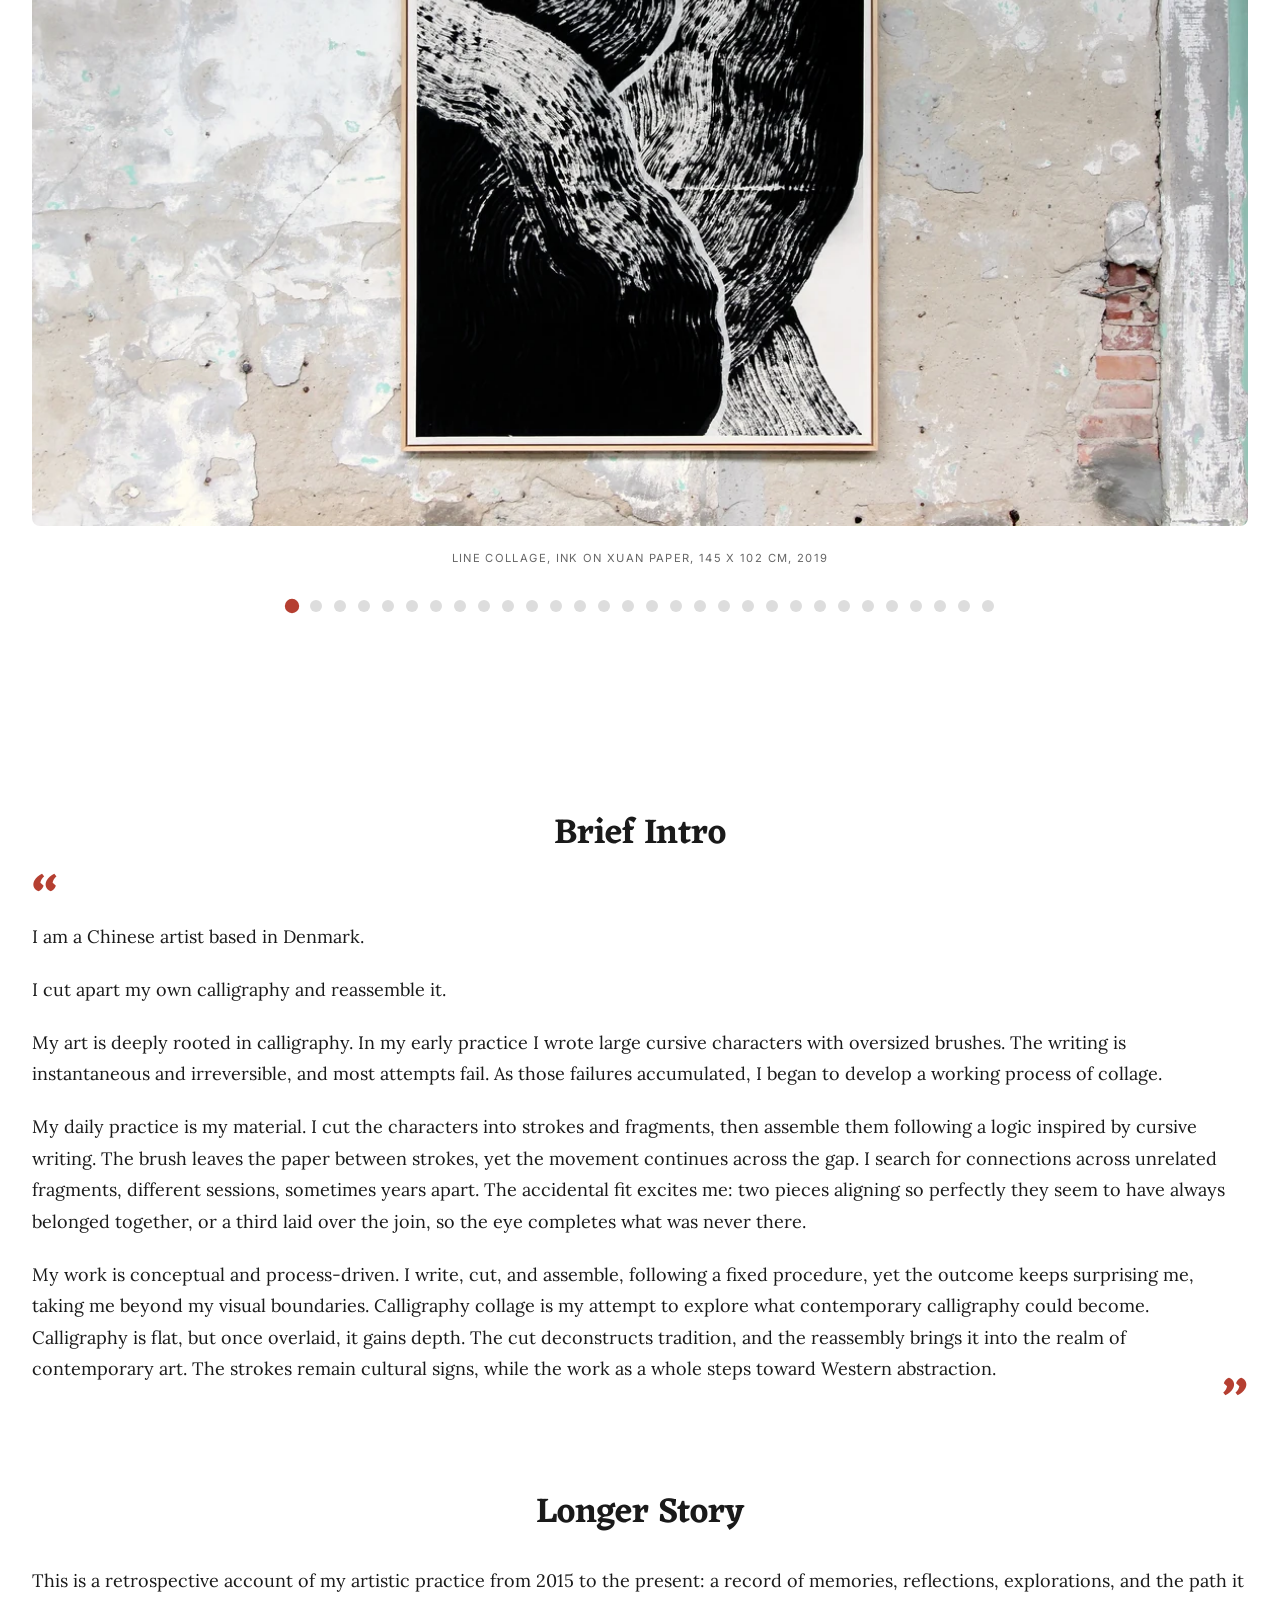
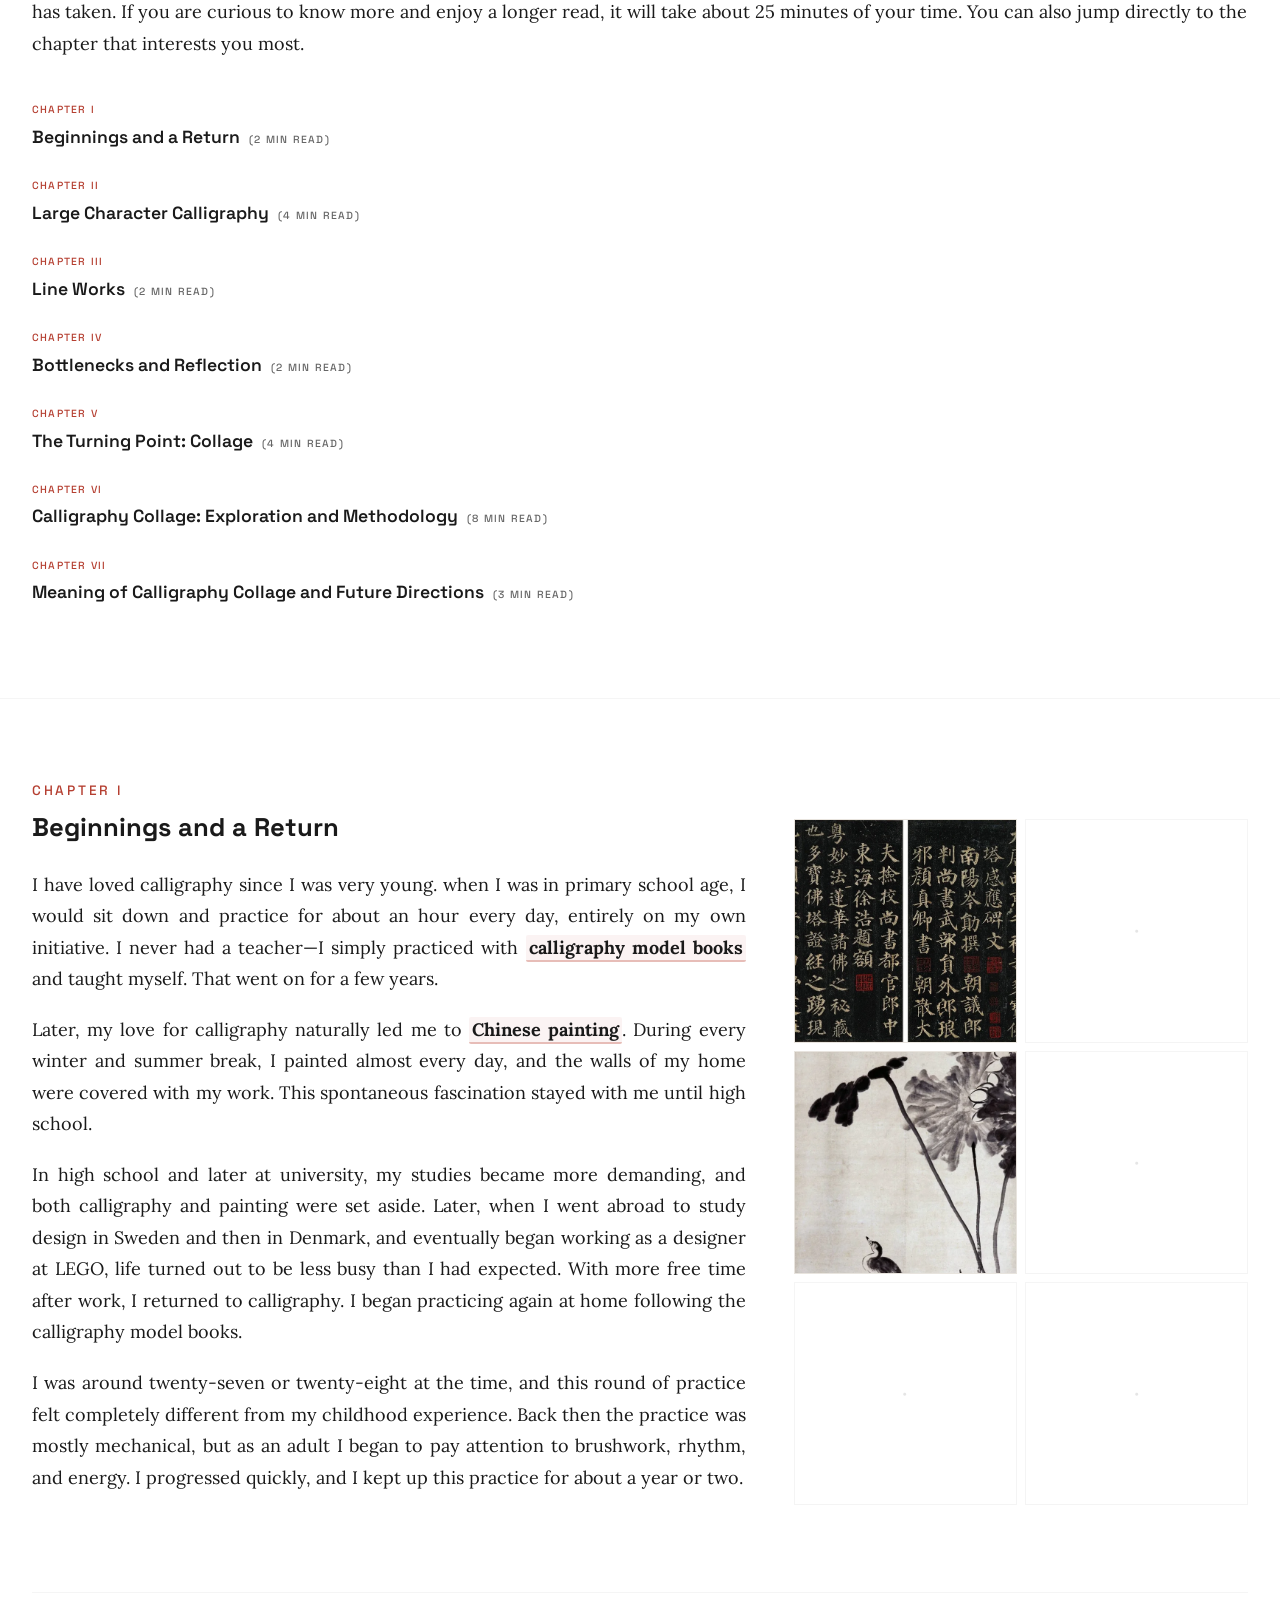
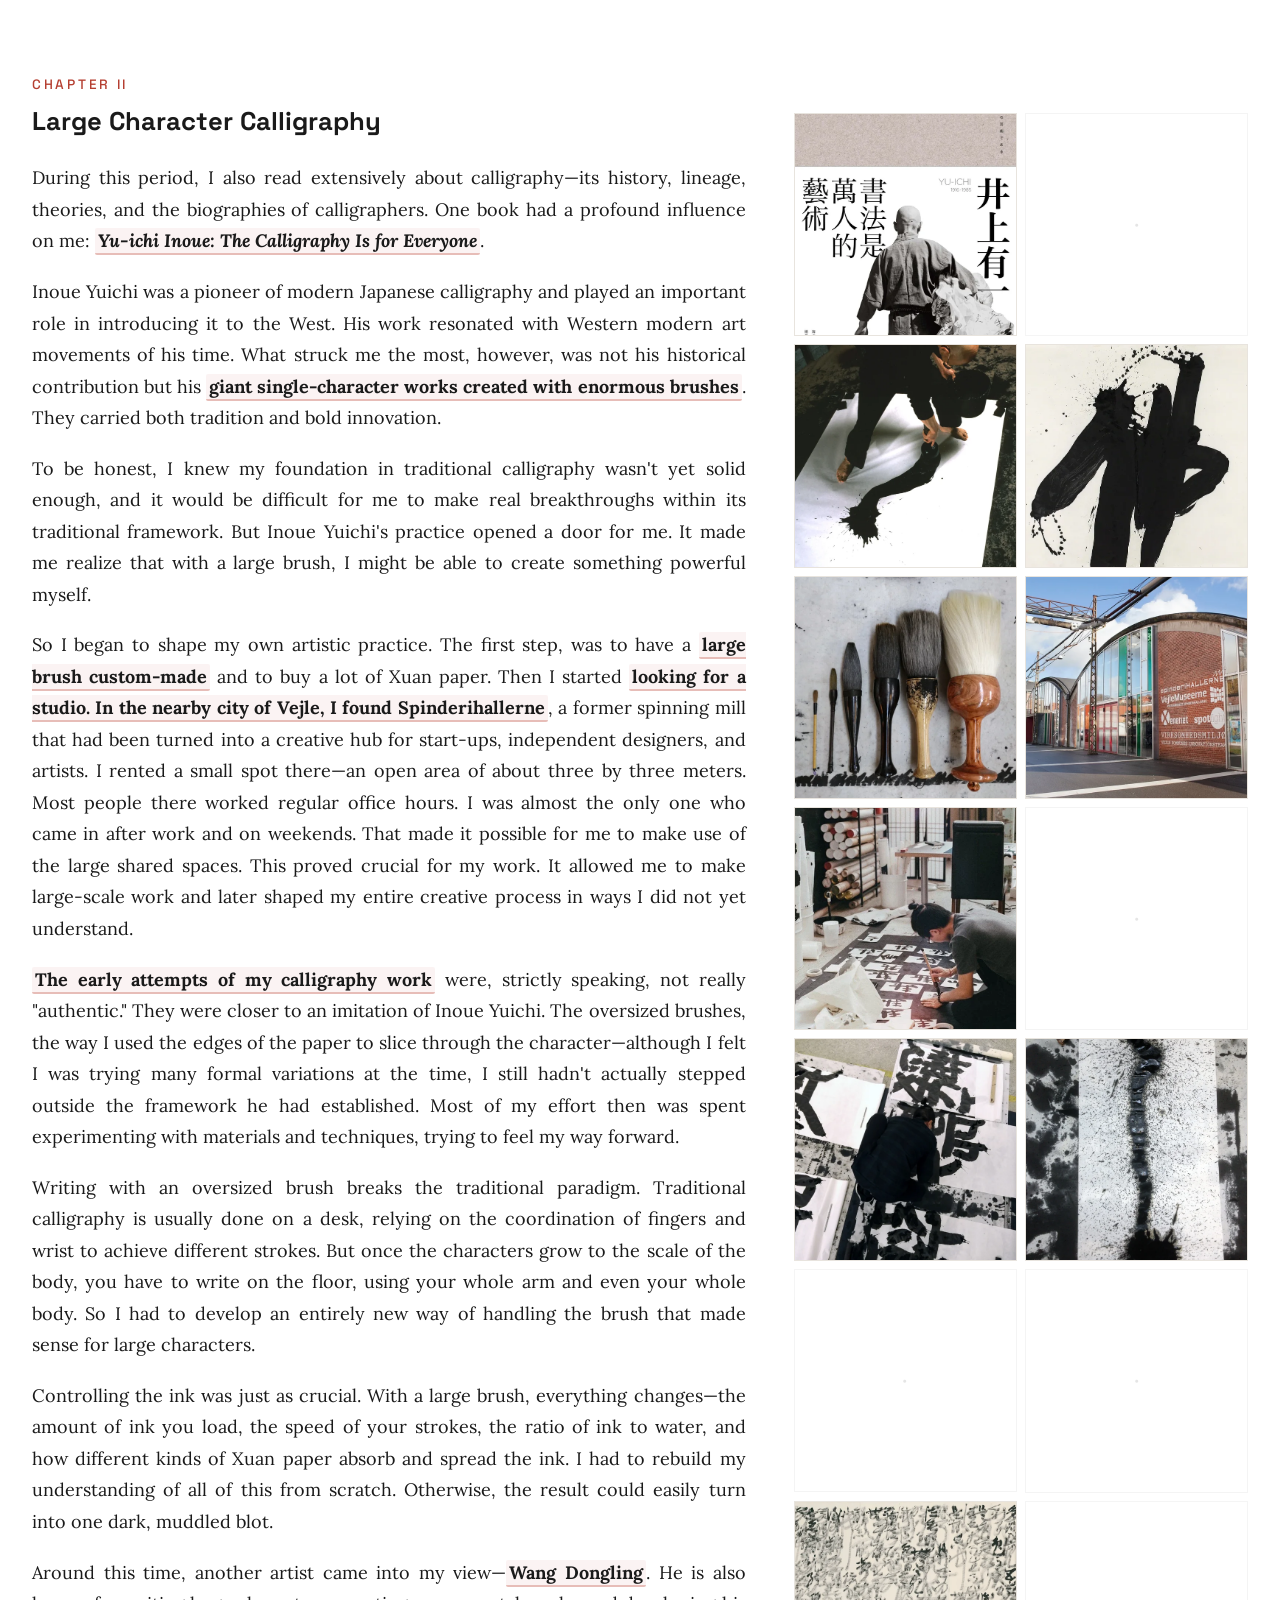
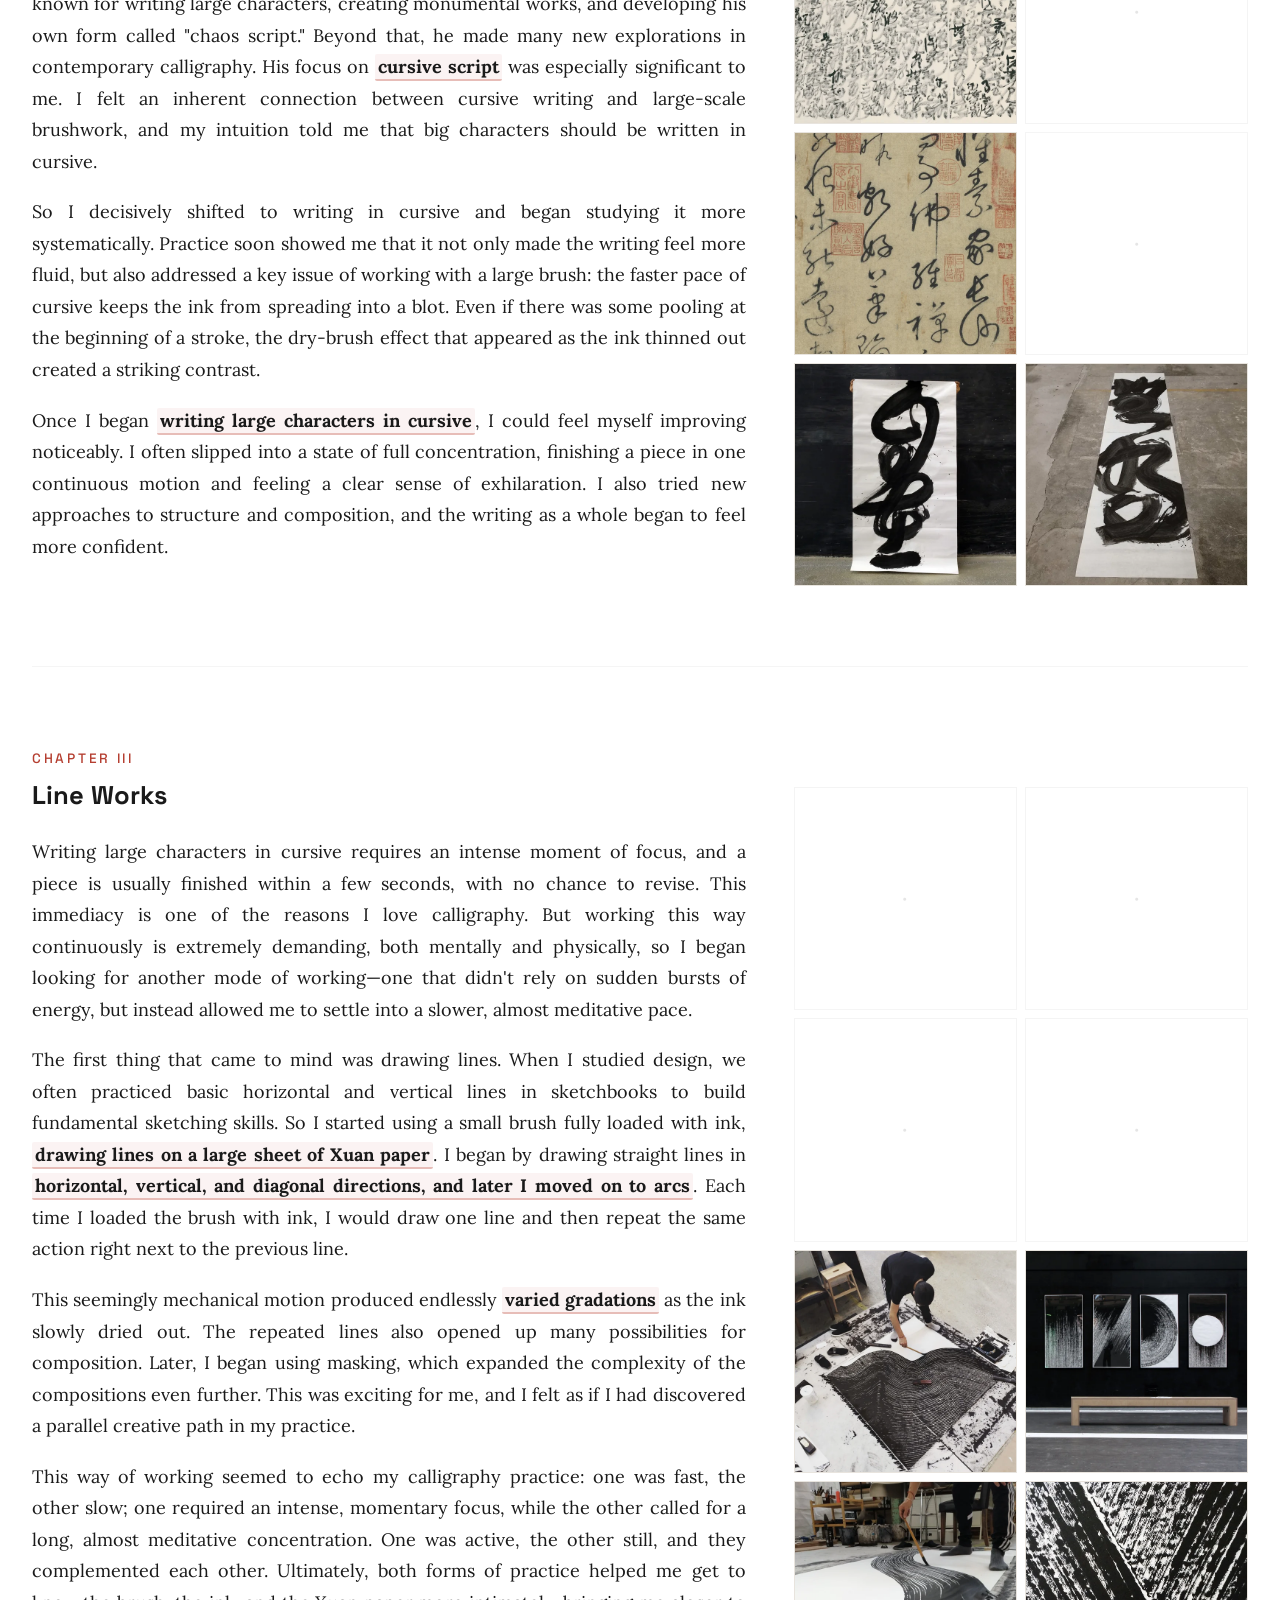
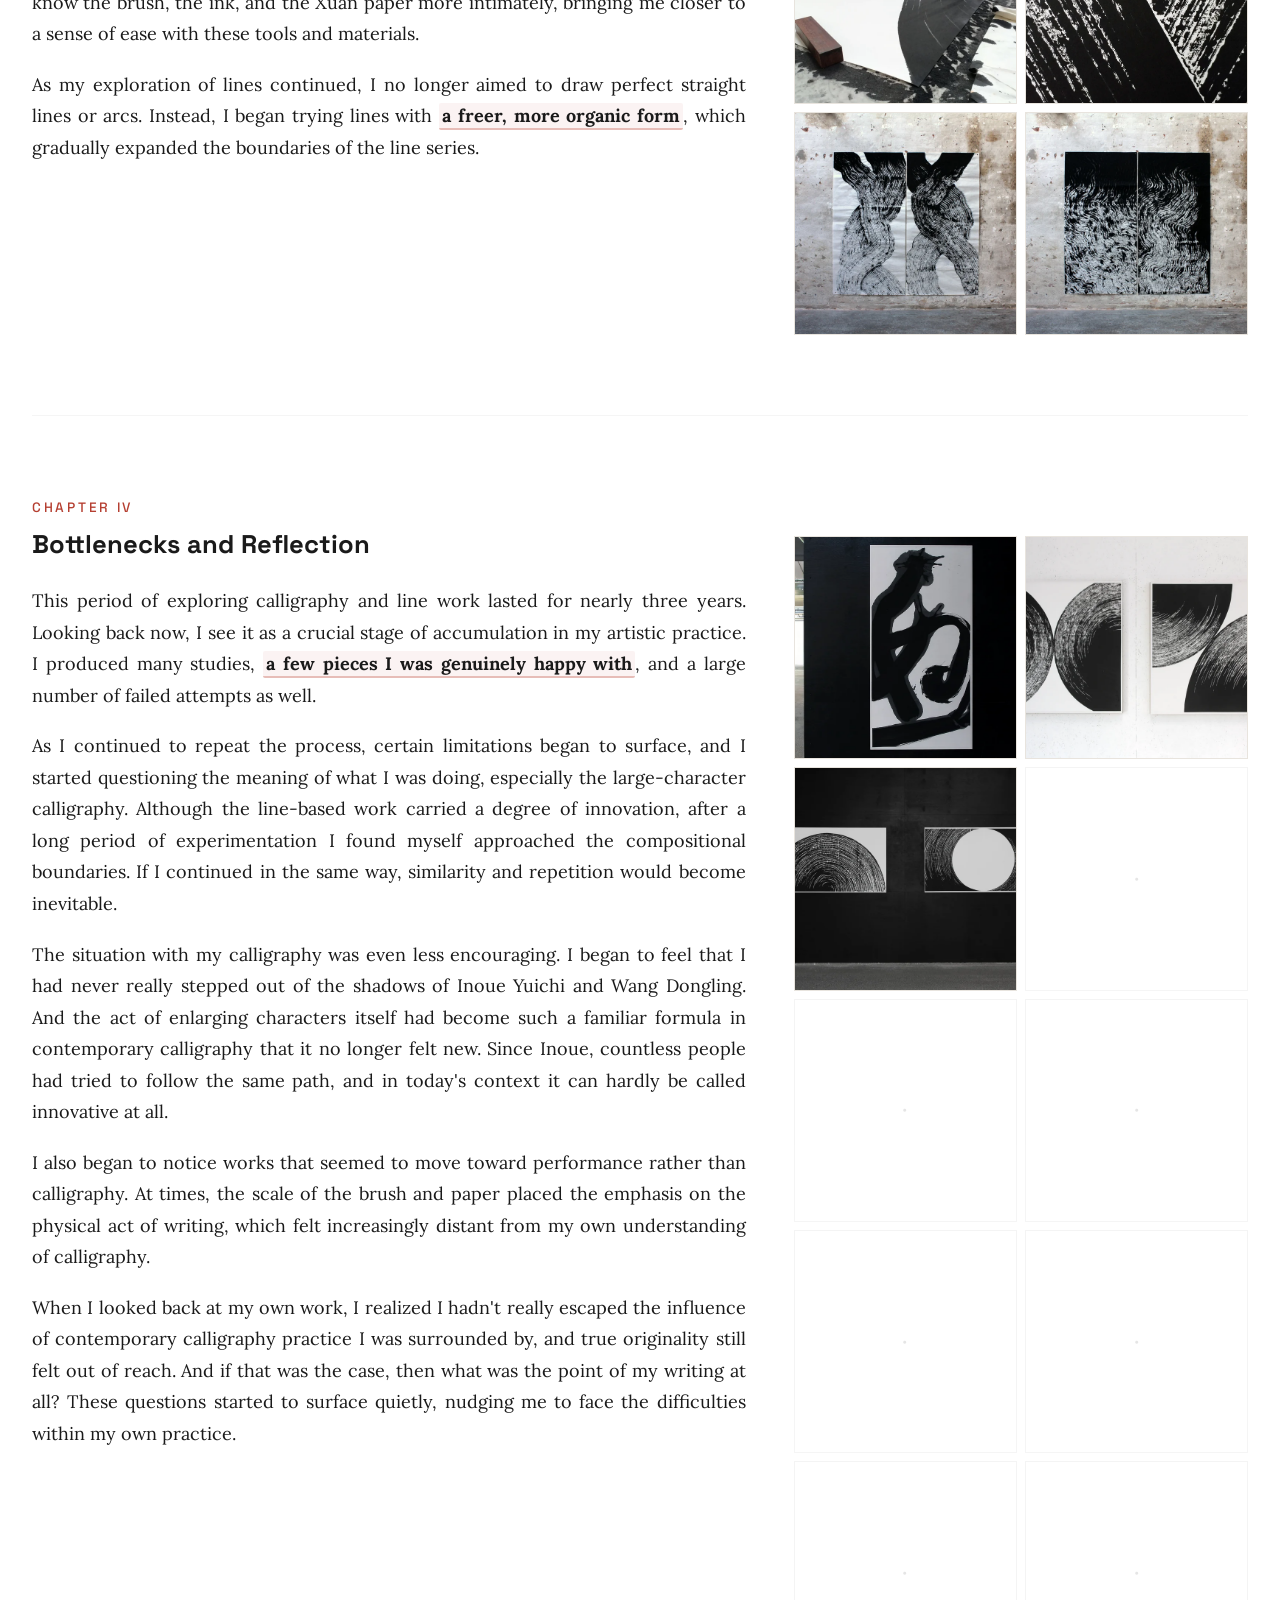
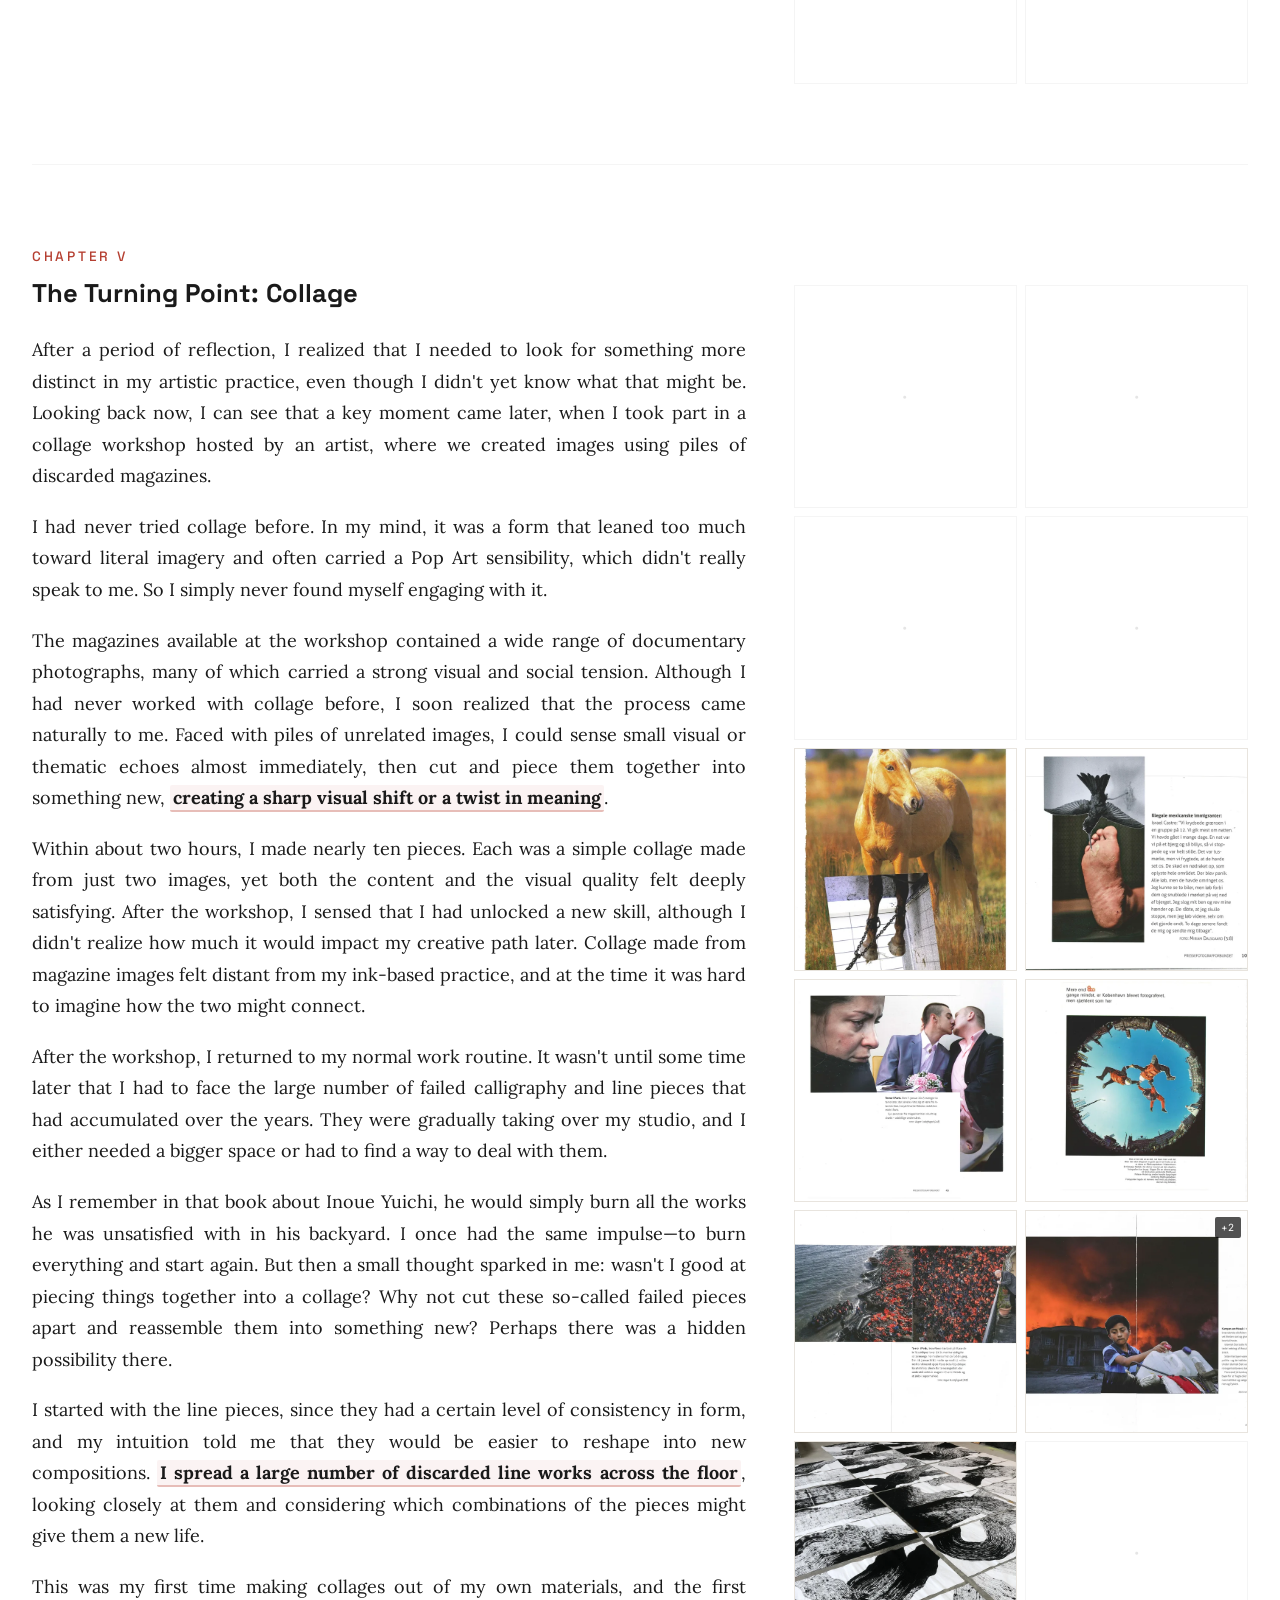
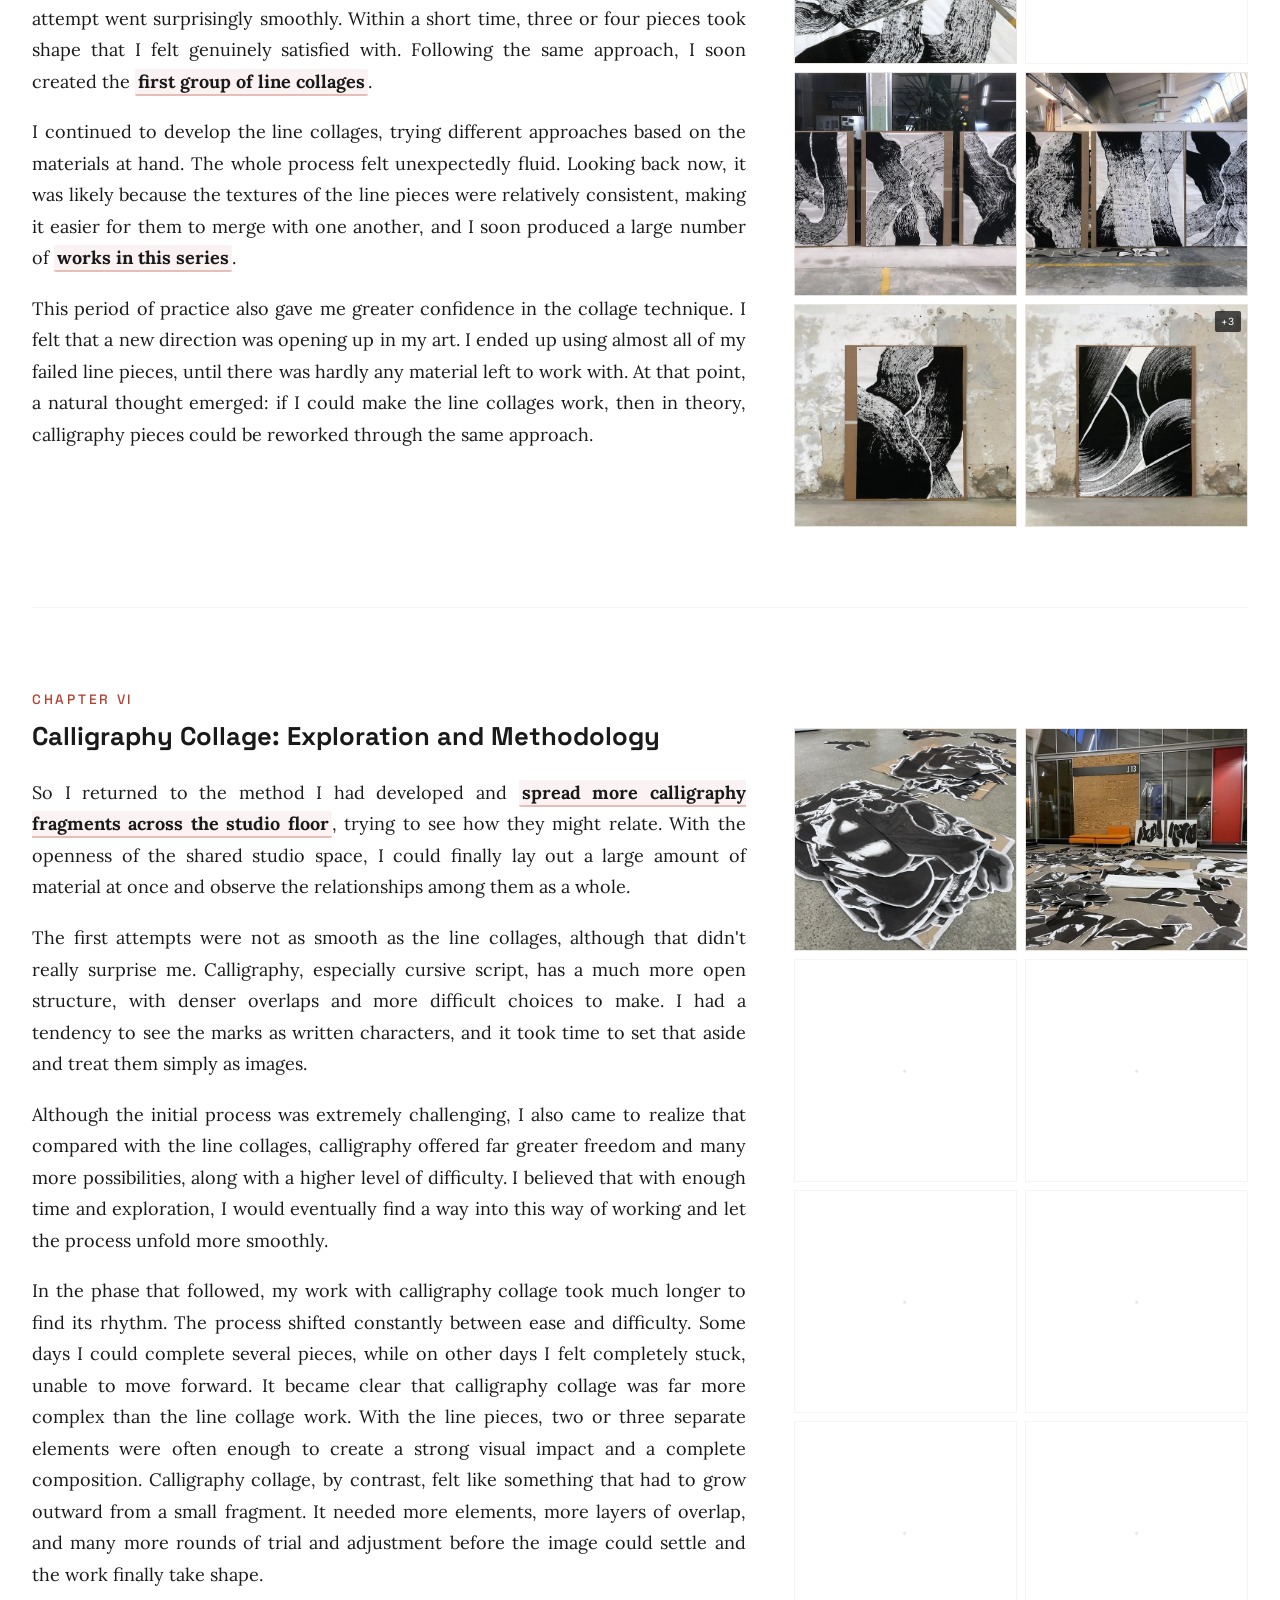
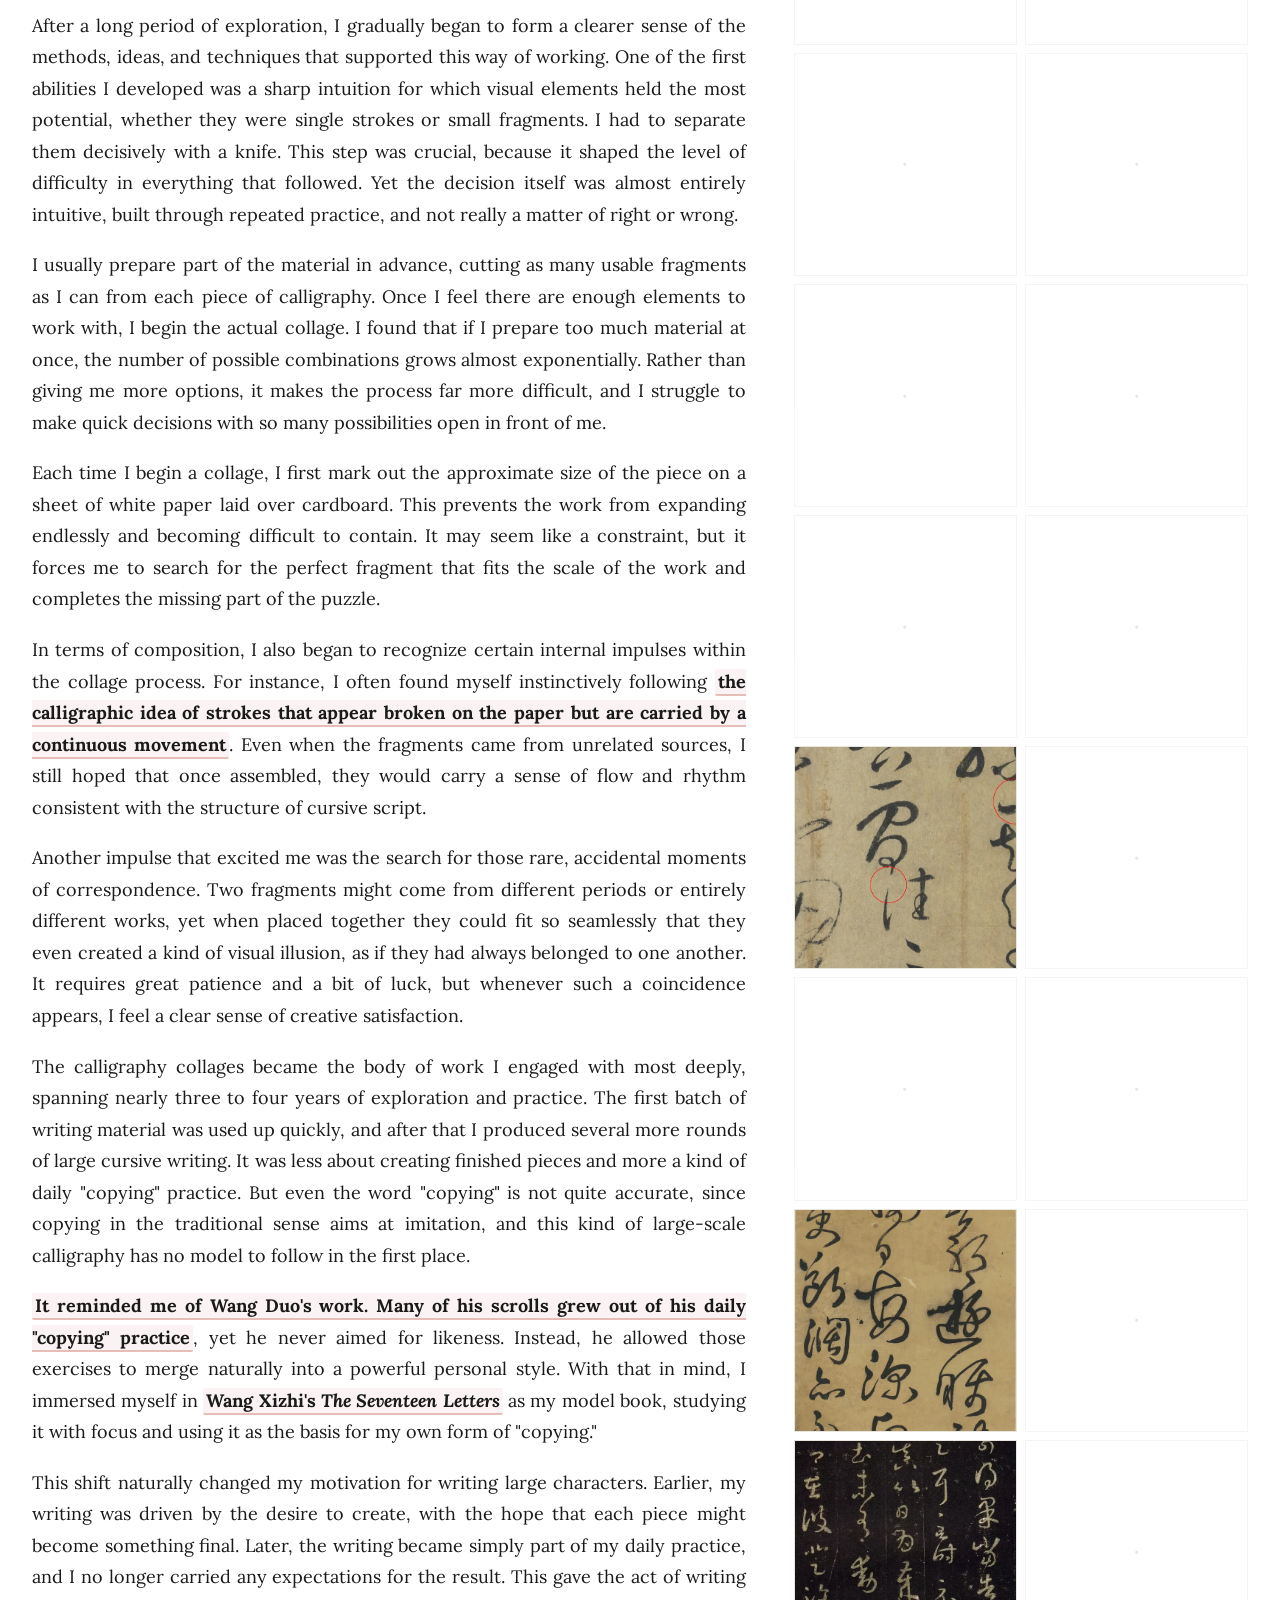
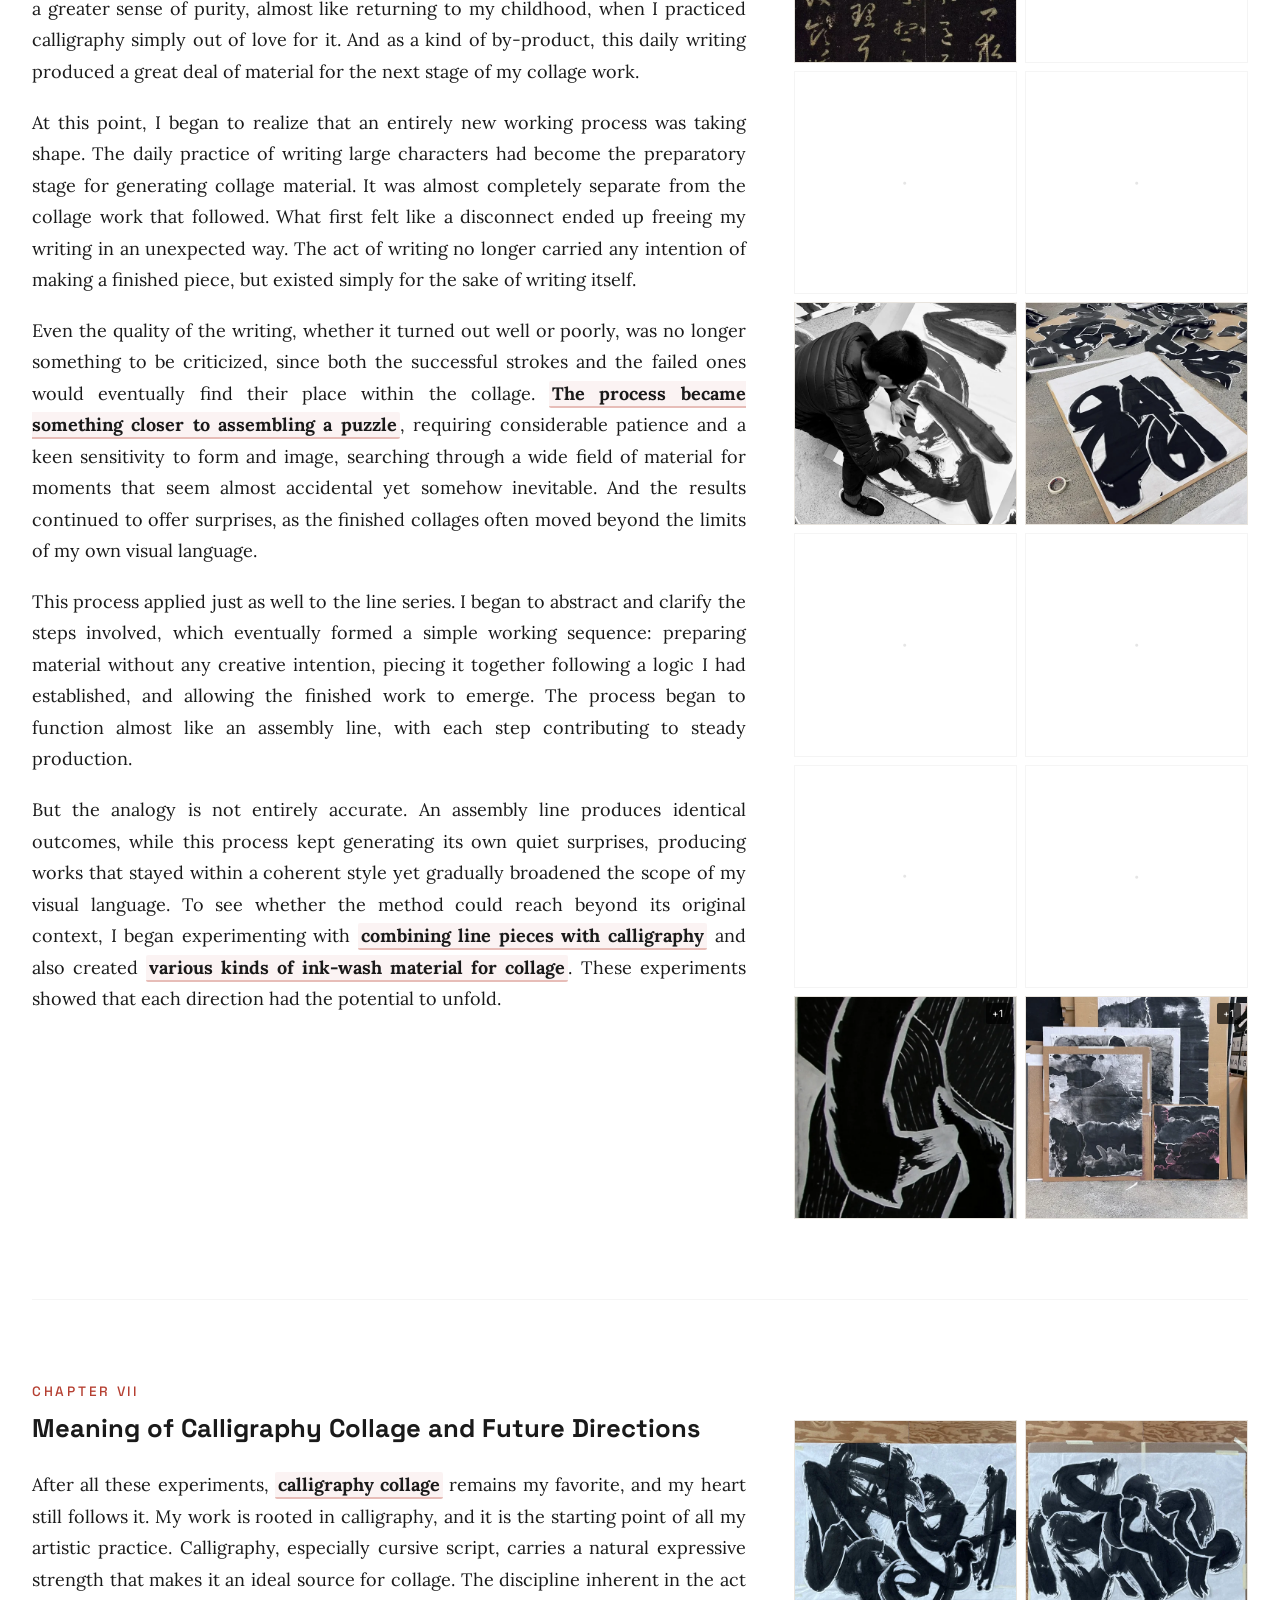
==== commit cefbf684: "Let the black margins beside a lightbox image step through the set The arrows at the bottom corners " ====
--- a/index.html
+++ b/index.html
@@ -2109,6 +2109,39 @@
         if (e.target === overlay) closeOverlay();
     });
 
+    // The <img> fills the whole band and letterboxes the picture inside itself with
+    // object-fit: scale-down, so the black margins beside the artwork belong to the image
+    // element — clicking them did nothing at all. Give them the arrows' job: left steps
+    // back, right steps forward. The split follows where the picture actually lands rather
+    // than the band's midpoint, so clicking the artwork itself never navigates.
+    const overlayMedia = overlay.querySelector('.overlay-media');
+
+    function overlayMarginDirection(clientX) {
+        if (overlayItems.length < 2) return 0;
+        const img = overlayPlaceholder.querySelector('img');
+        if (!img || !img.naturalWidth || !img.naturalHeight) return 0;
+        const box = img.getBoundingClientRect();
+        // scale-down is `contain` that also never enlarges past the source's own pixels.
+        const scale = Math.min(box.width / img.naturalWidth, box.height / img.naturalHeight, 1);
+        const gutter = (box.width - img.naturalWidth * scale) / 2;
+        if (gutter < 8) return 0;   // a picture filling the band leaves no margin to click
+        if (clientX < box.left + gutter) return -1;
+        if (clientX > box.right - gutter) return 1;
+        return 0;
+    }
+
+    overlayMedia.addEventListener('click', (e) => {
+        const dir = overlayMarginDirection(e.clientX);
+        if (dir) navOverlay(dir);
+    });
+
+    // Say which way a click will go, so the zones are discoverable at all.
+    overlayMedia.addEventListener('mousemove', (e) => {
+        const dir = overlayMarginDirection(e.clientX);
+        overlayMedia.style.cursor = dir === -1 ? 'w-resize' : dir === 1 ? 'e-resize' : '';
+    });
+    overlayMedia.addEventListener('mouseleave', () => { overlayMedia.style.cursor = ''; });
+
     // Keyboard navigation
     document.addEventListener('keydown', (e) => {
         if (overlay.style.display !== 'flex') return;
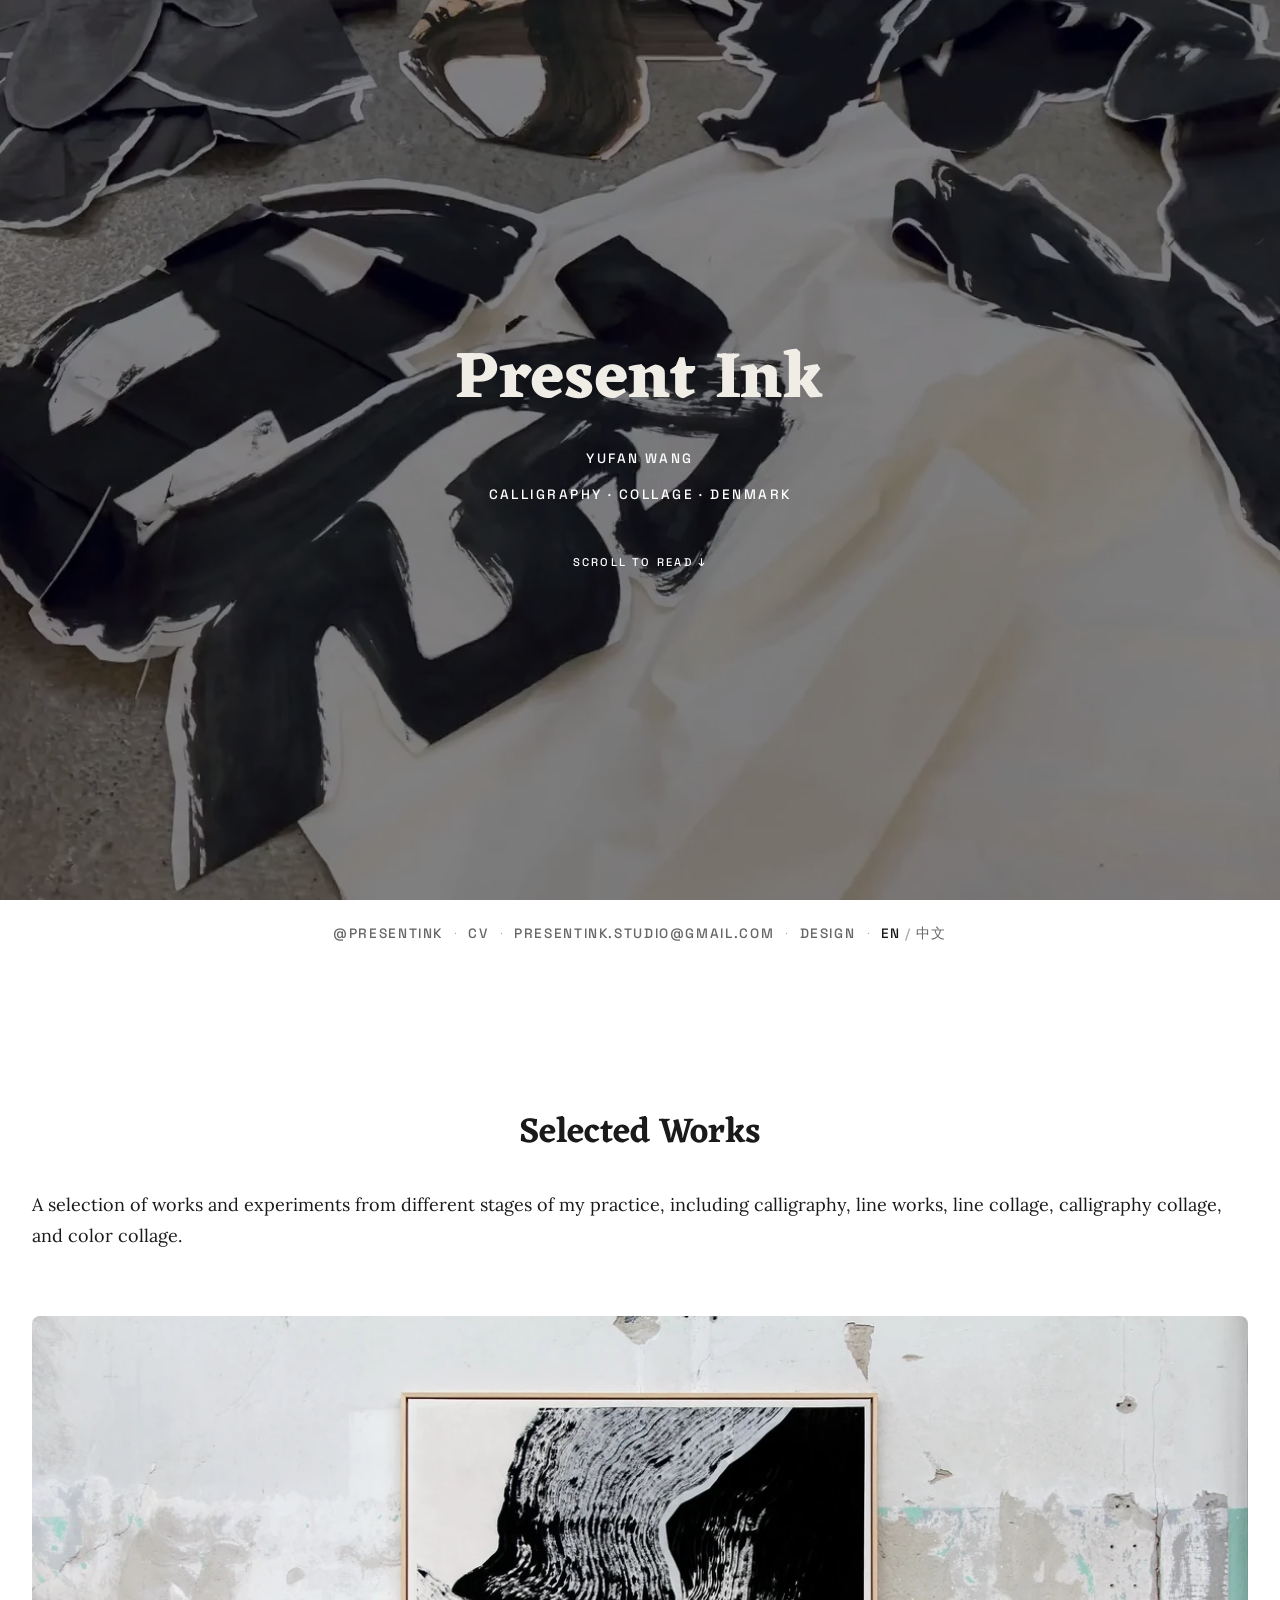
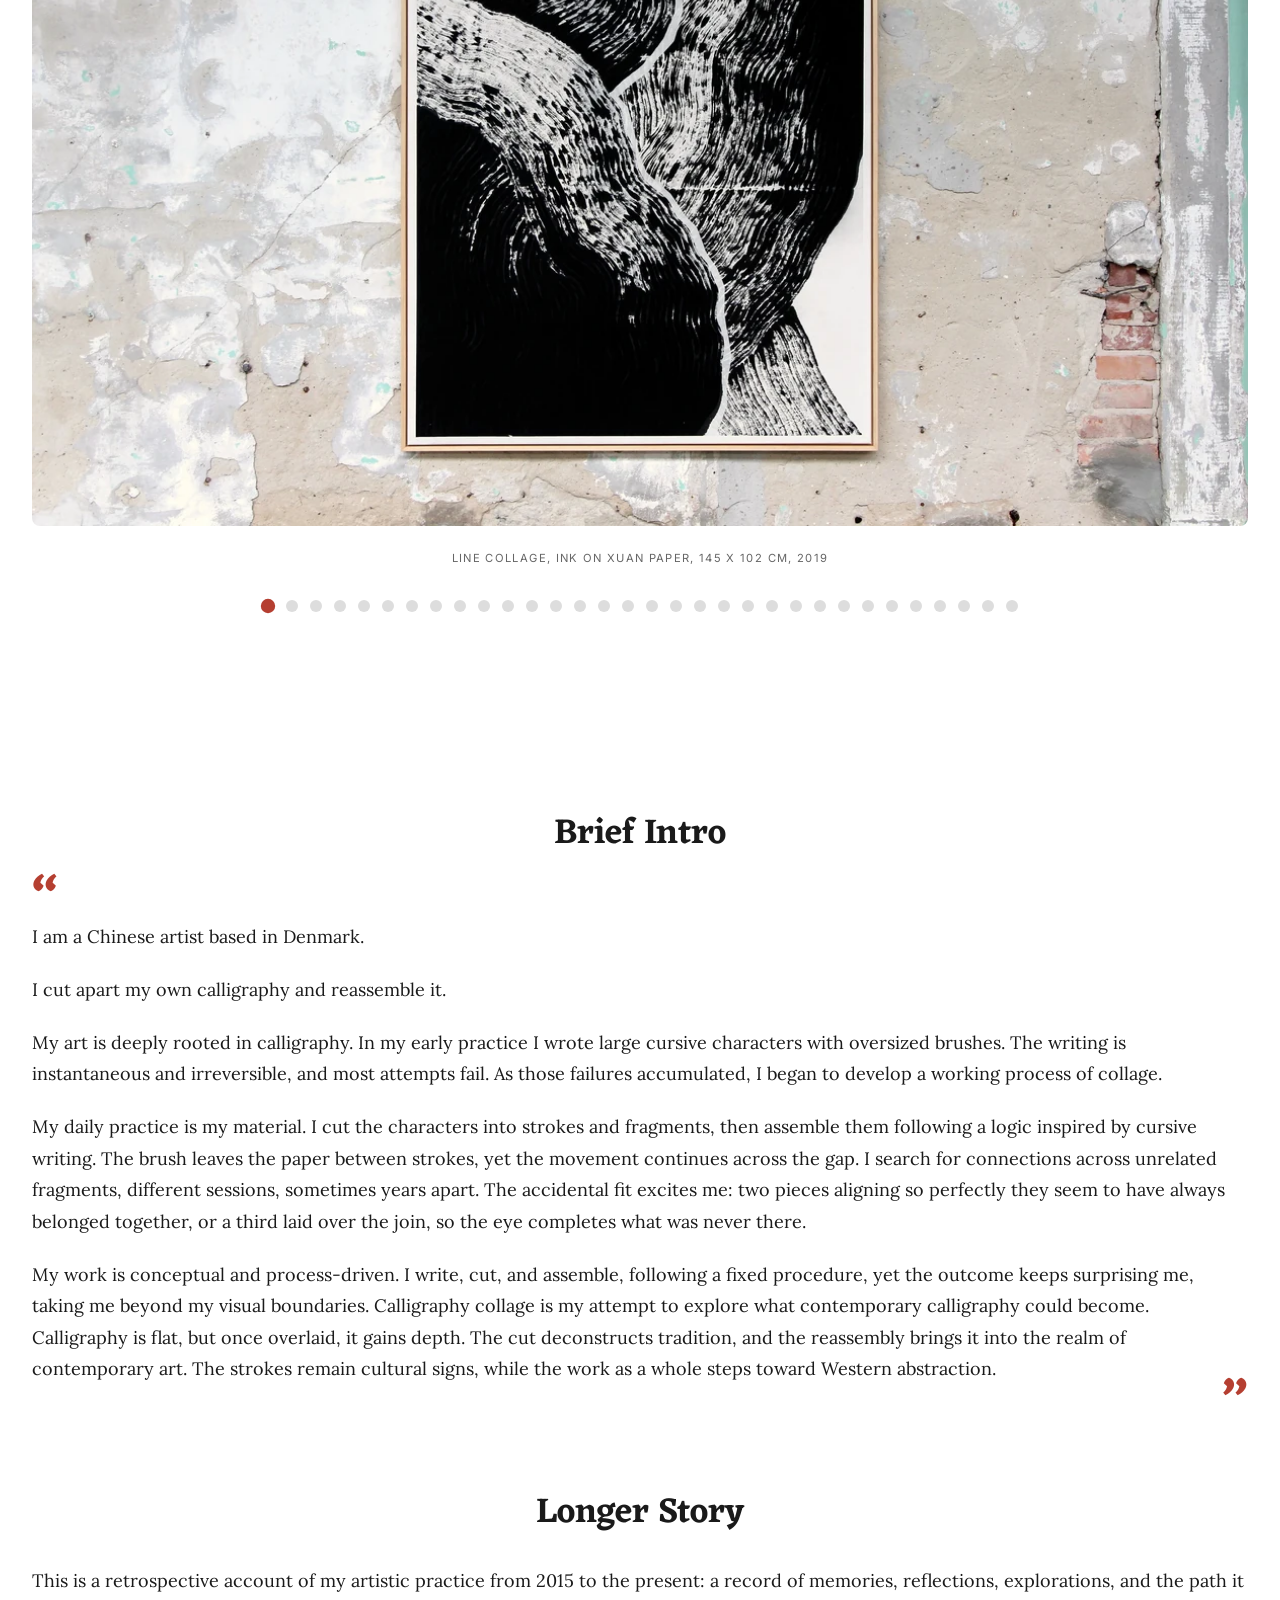
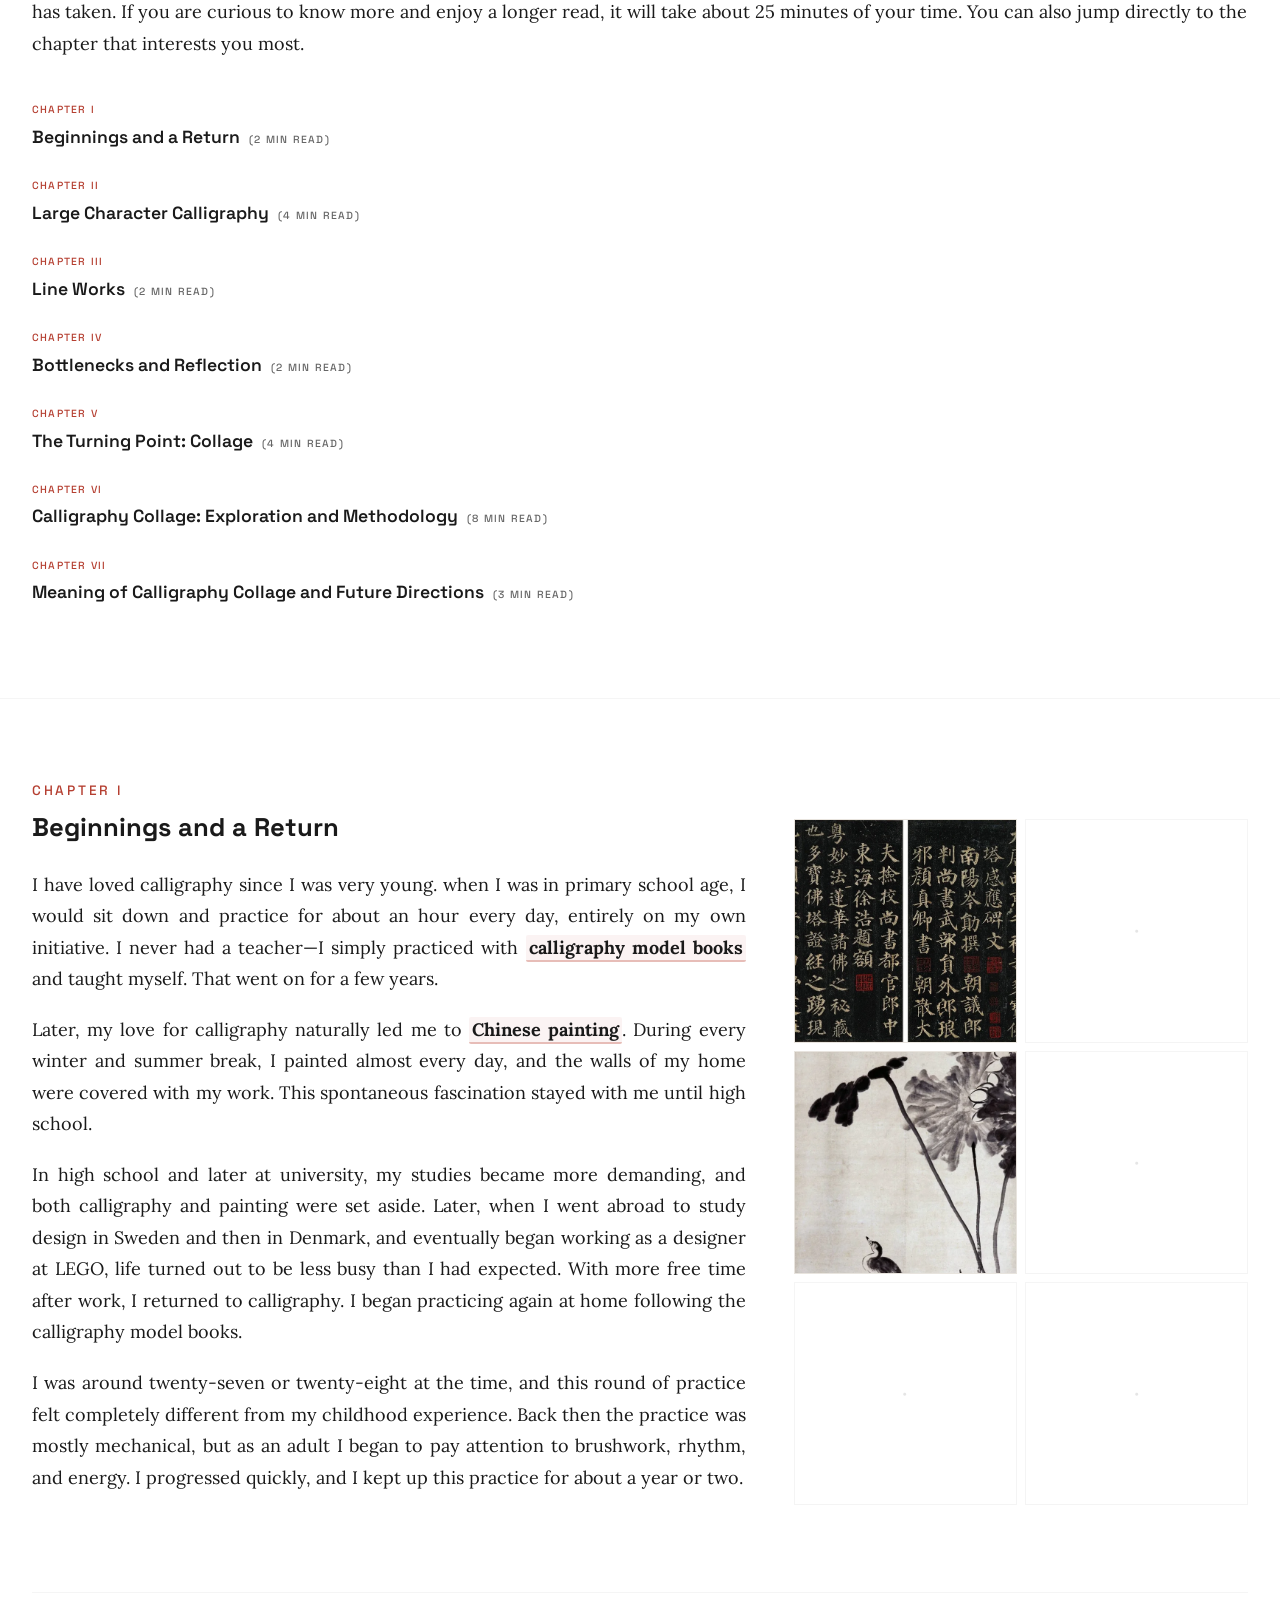
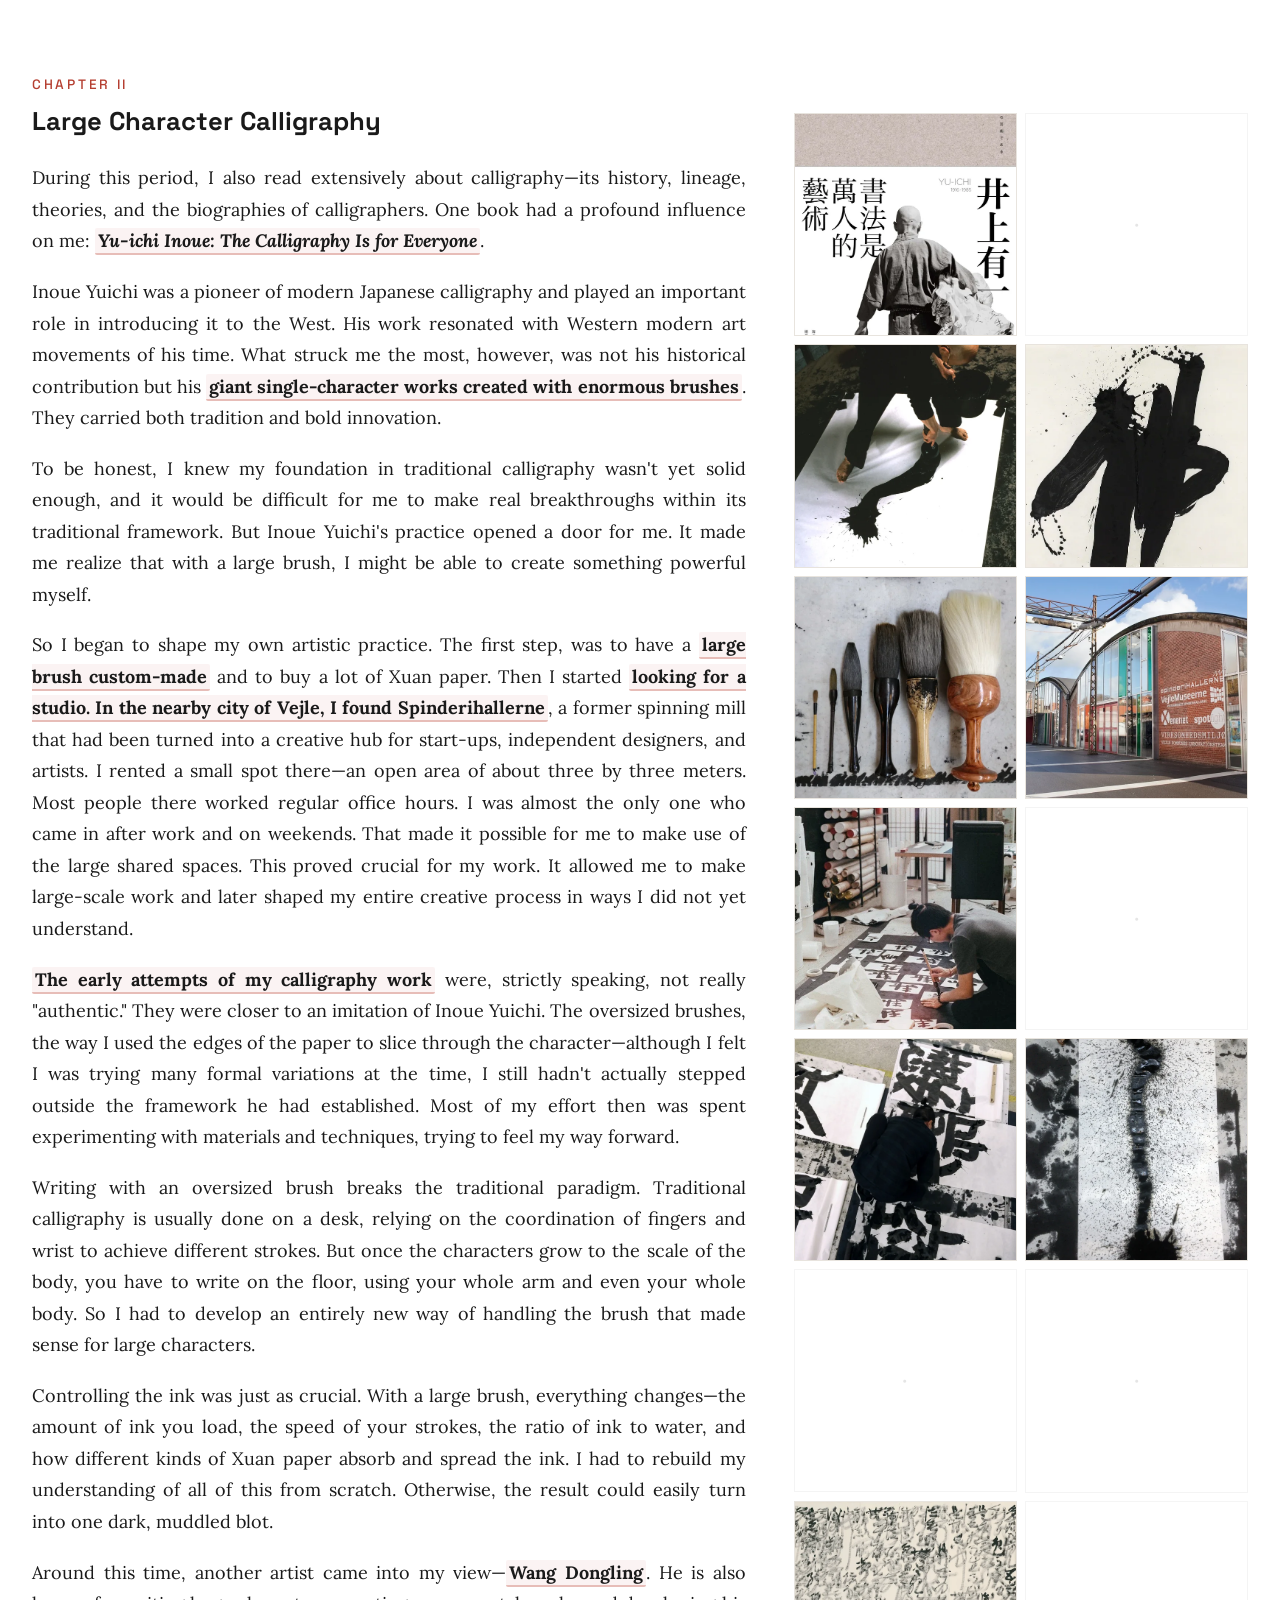
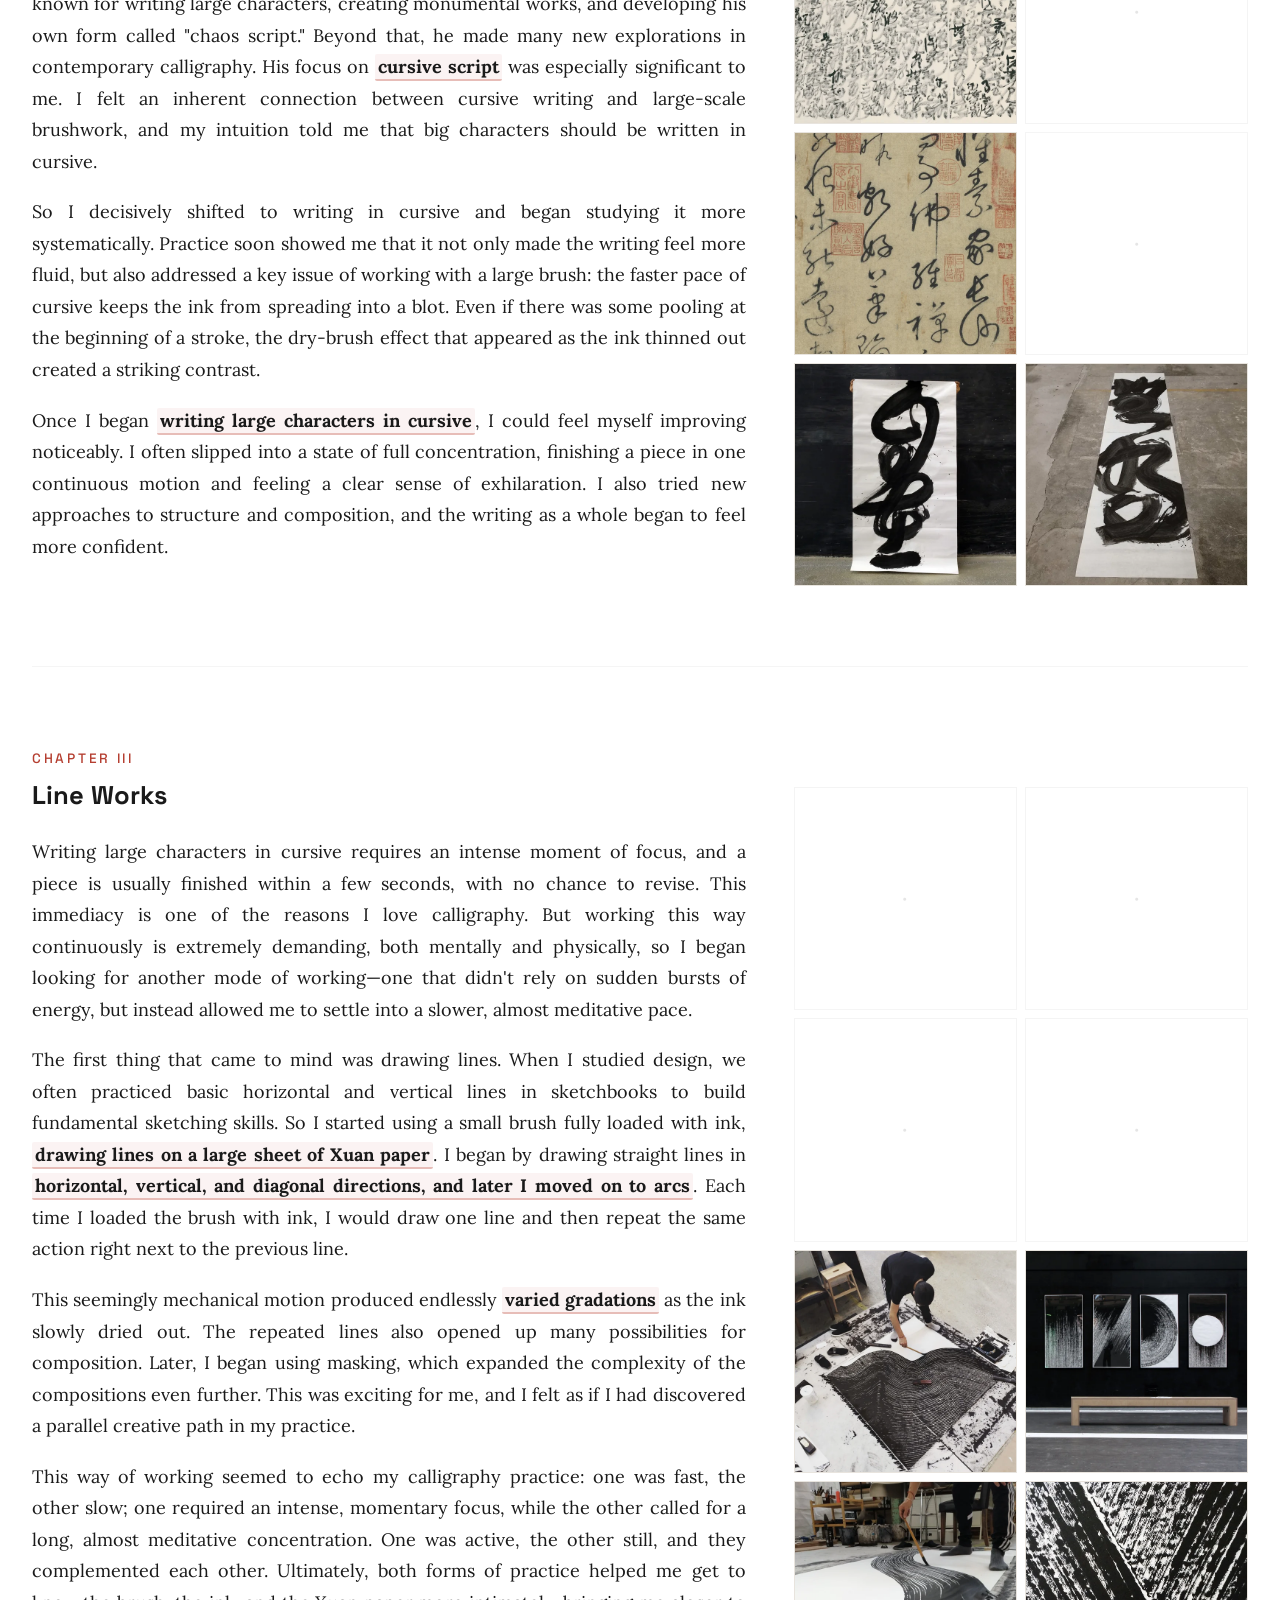
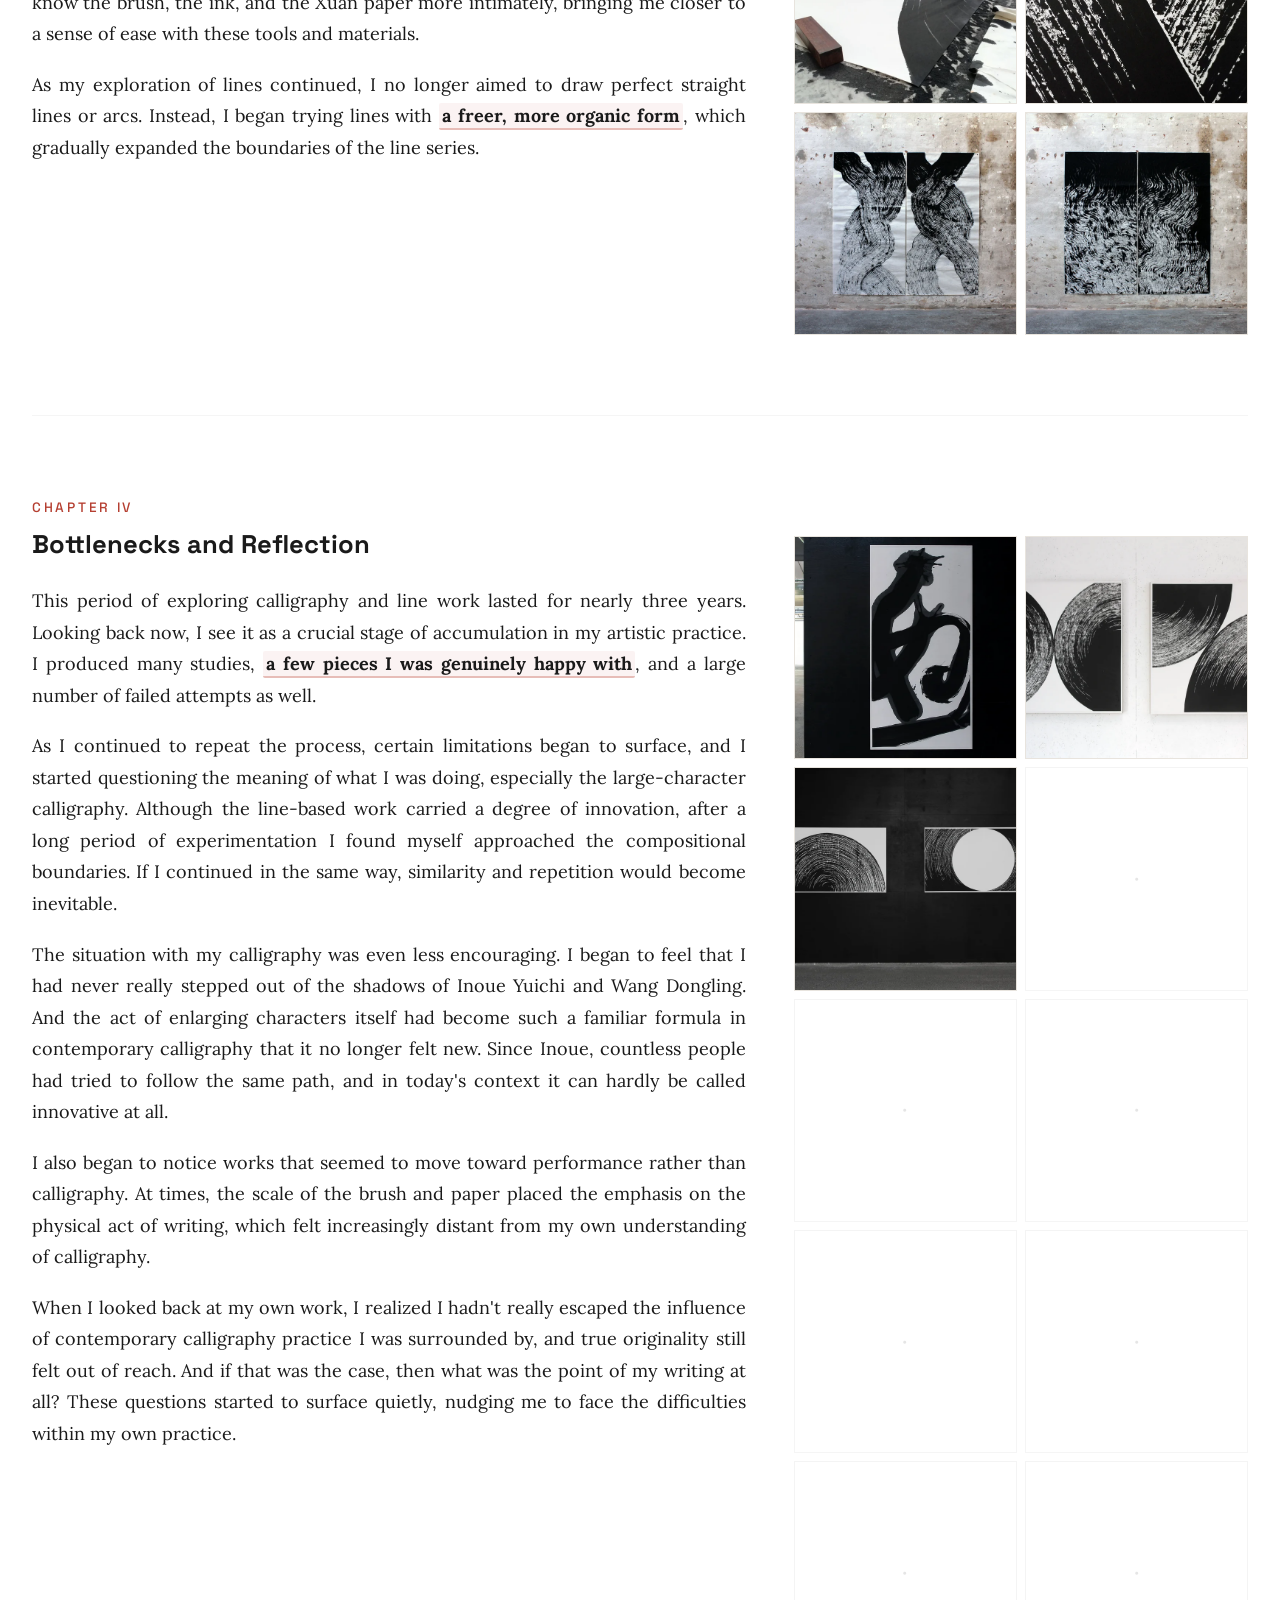
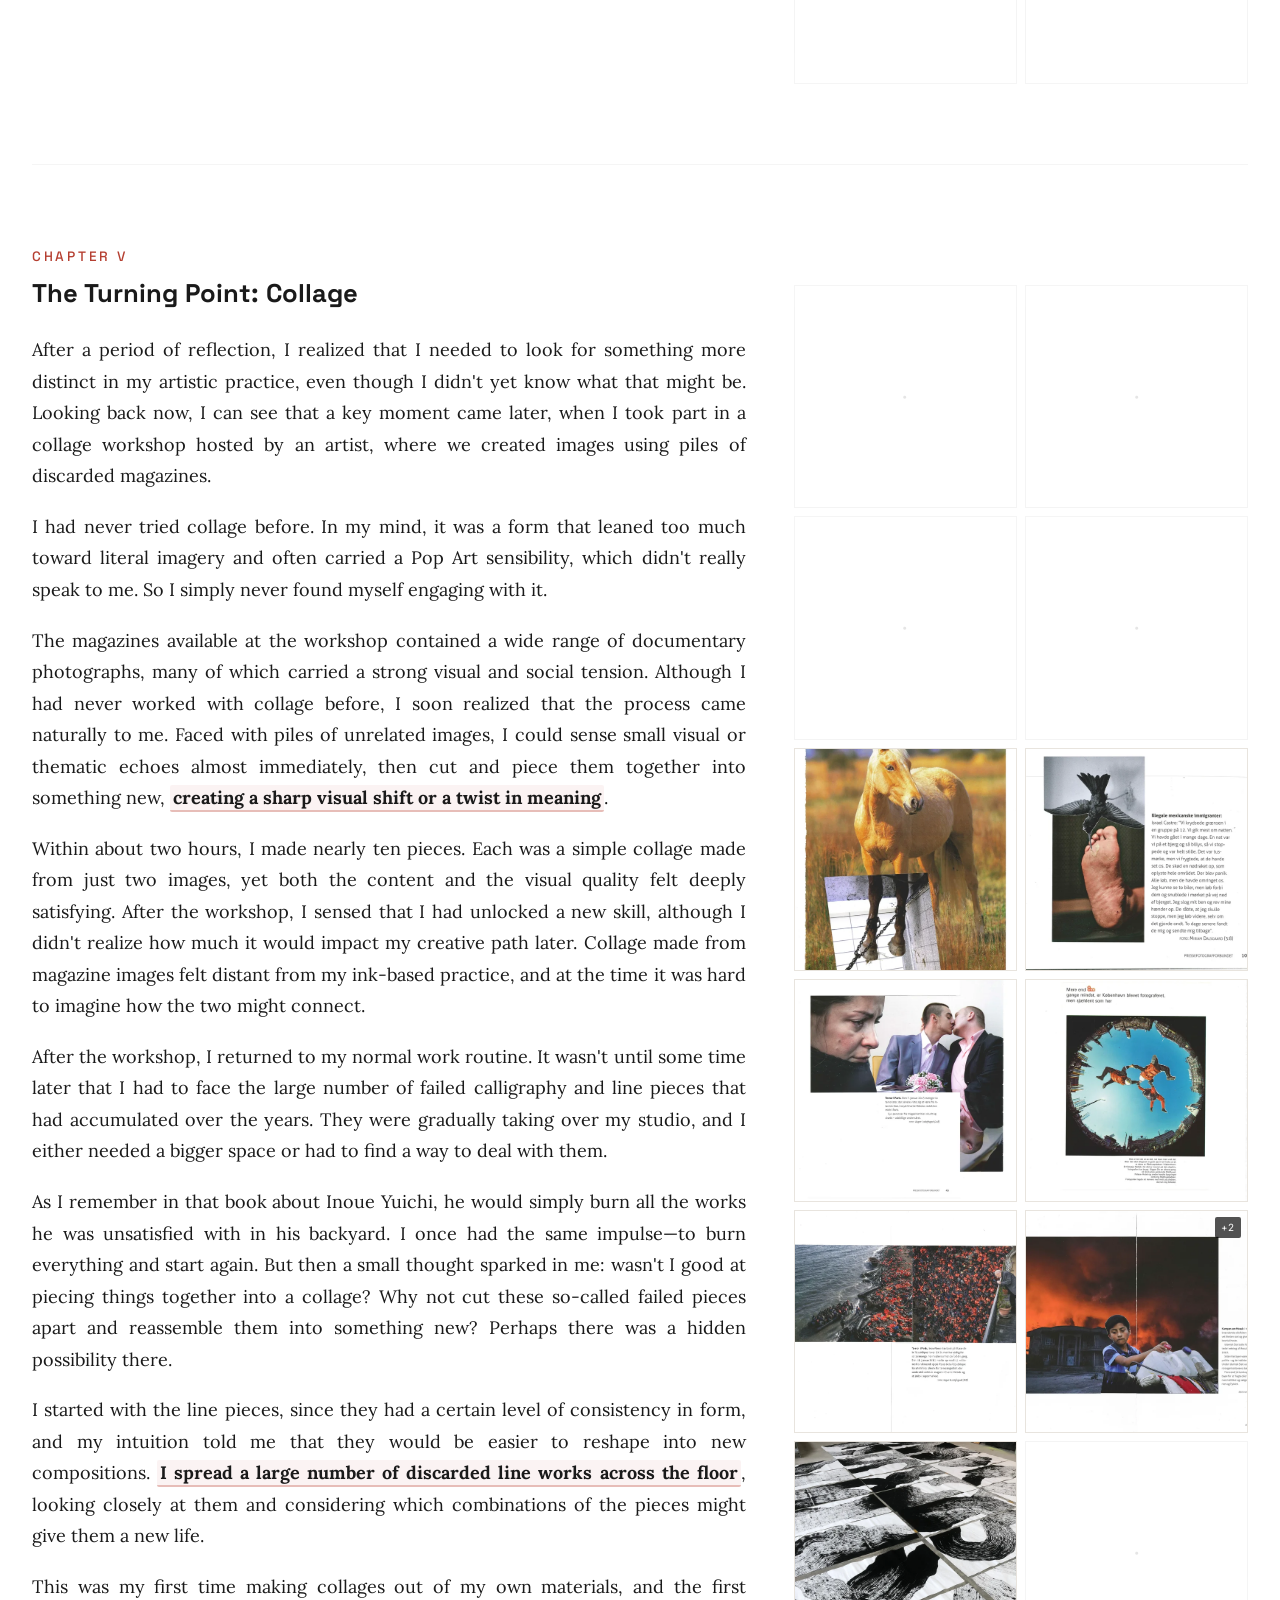
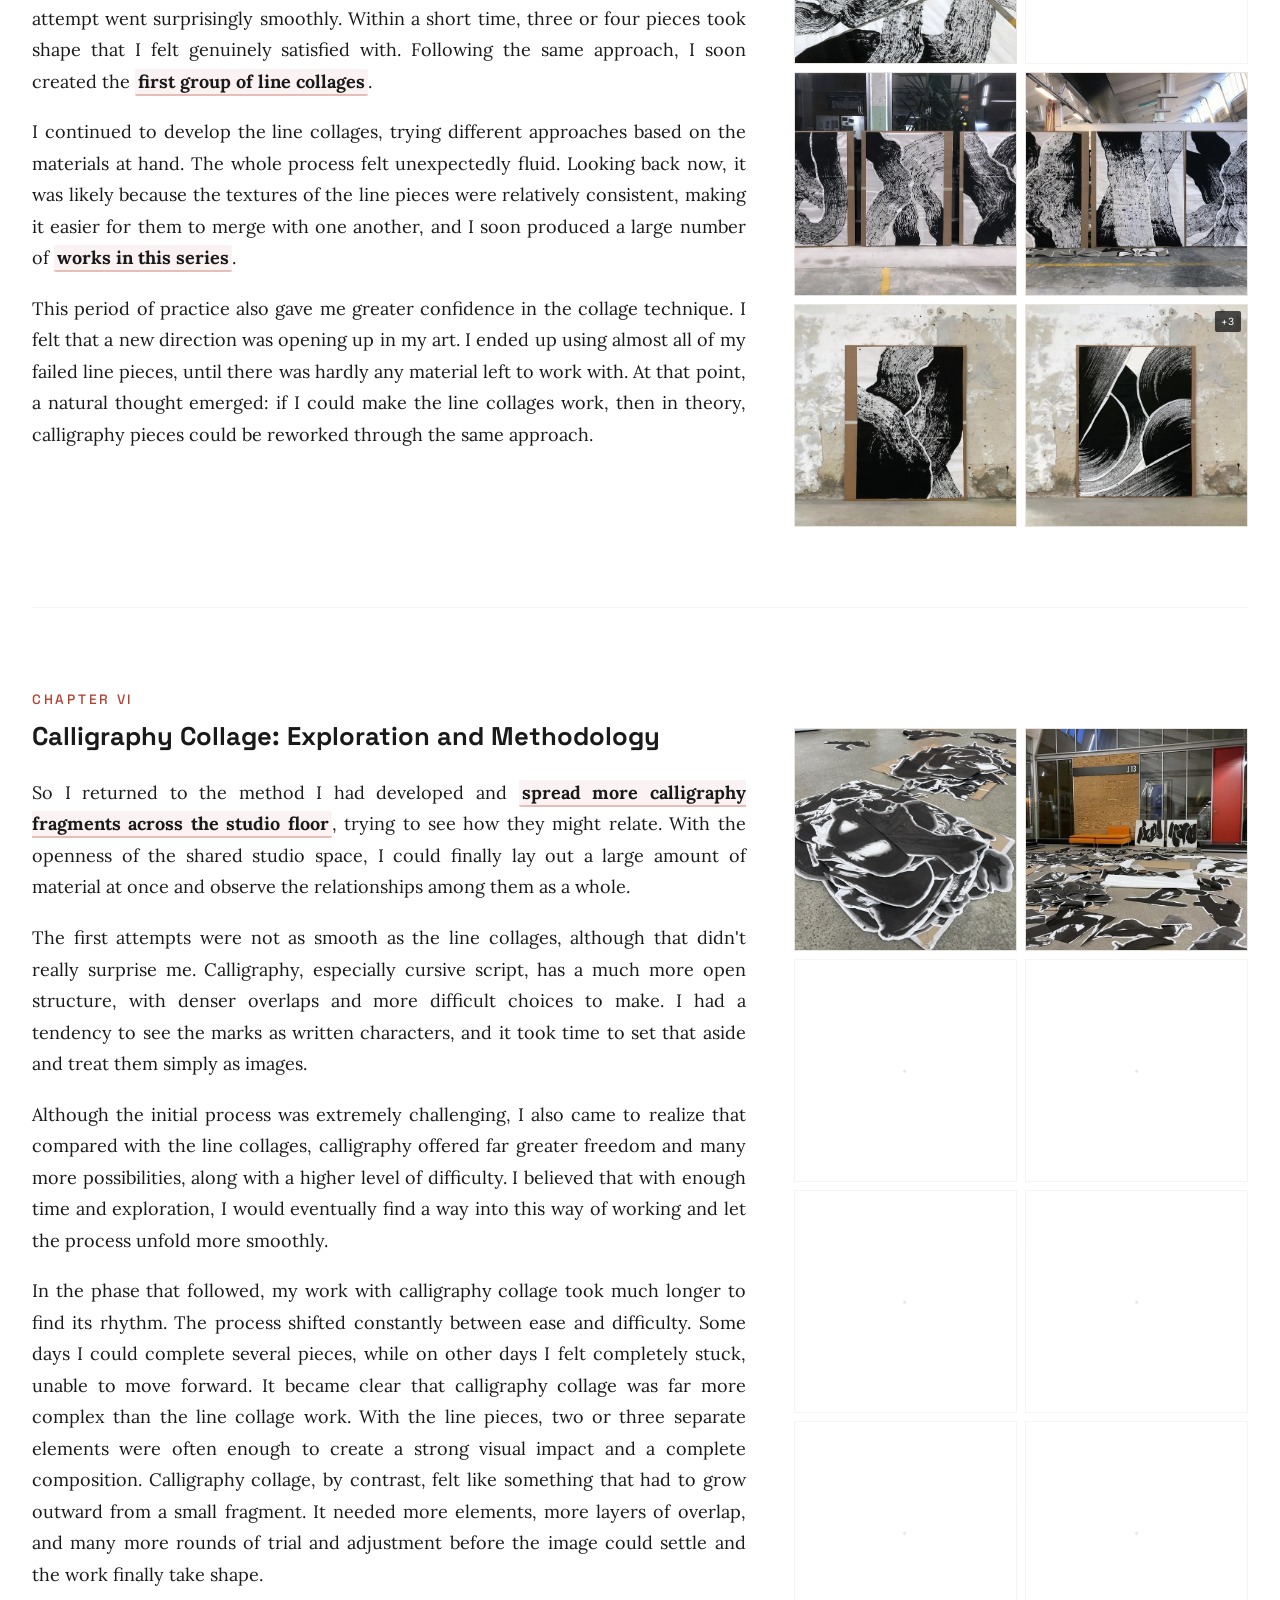
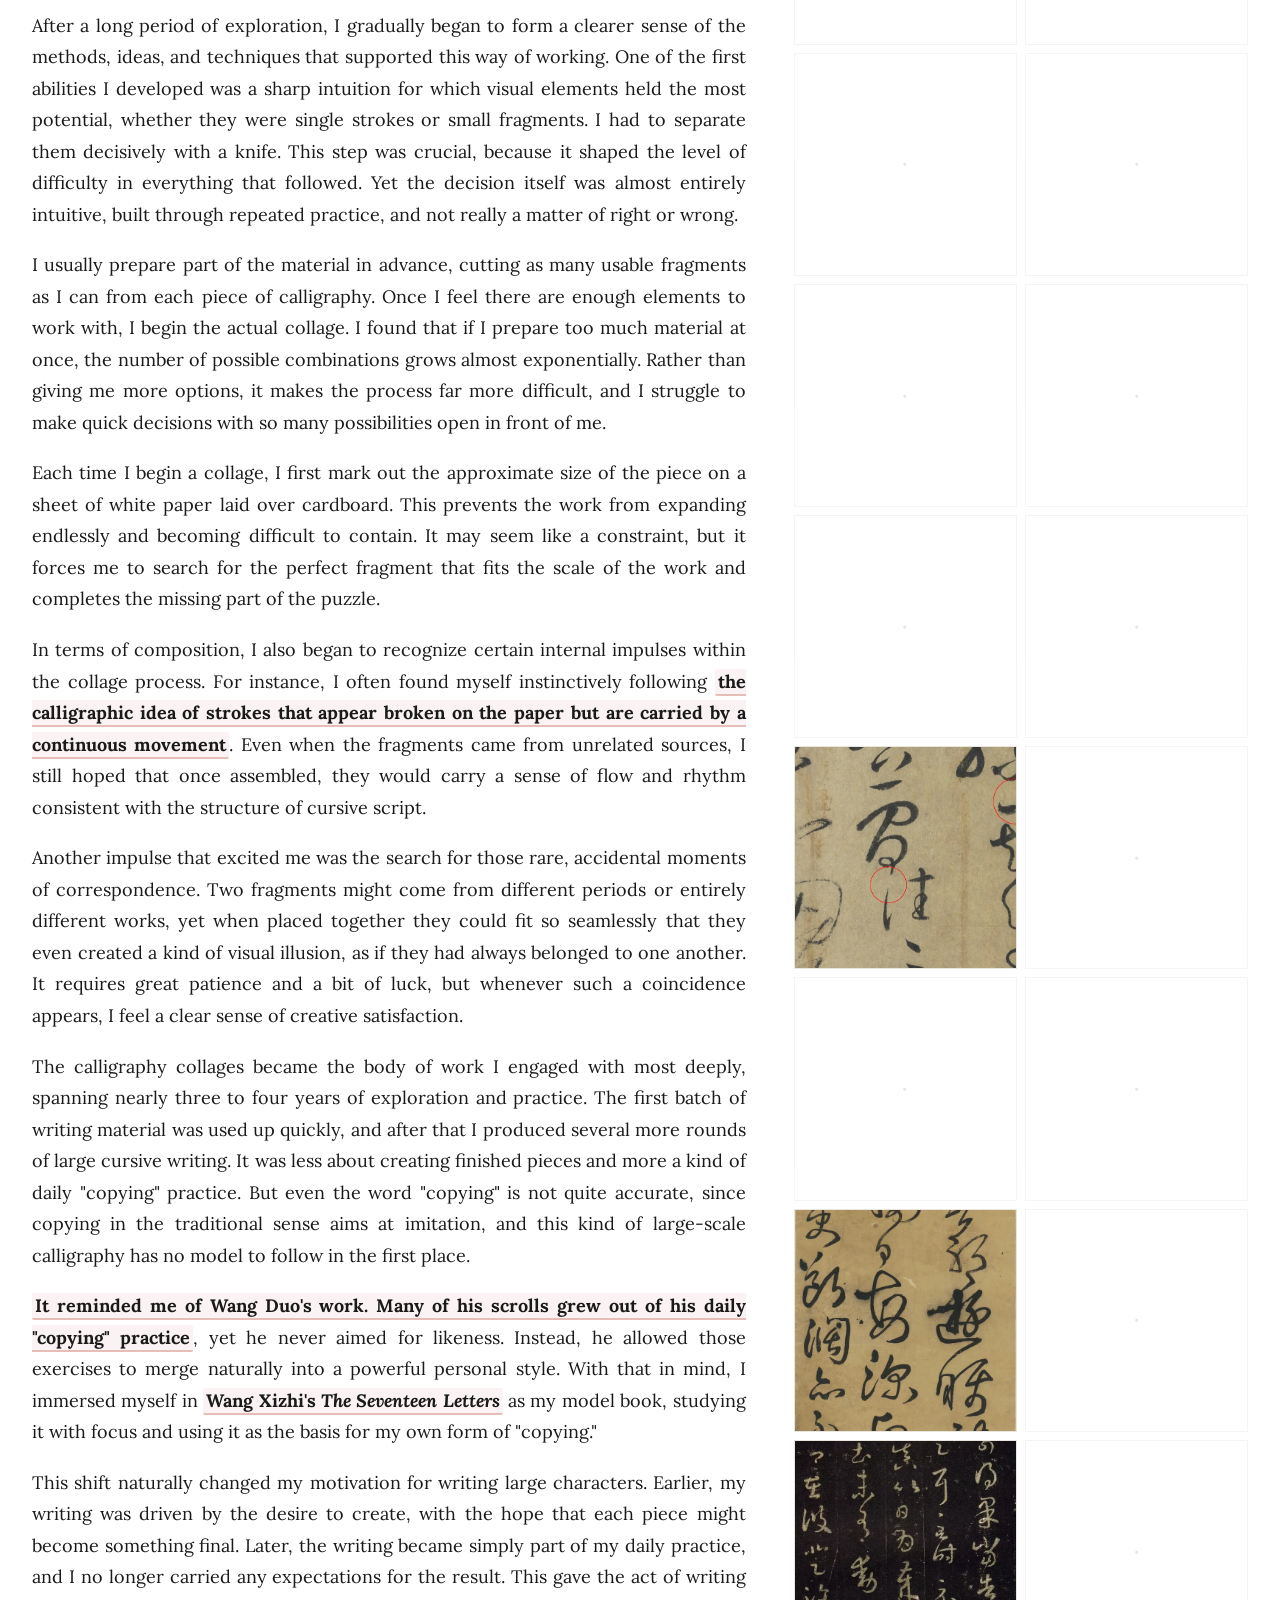
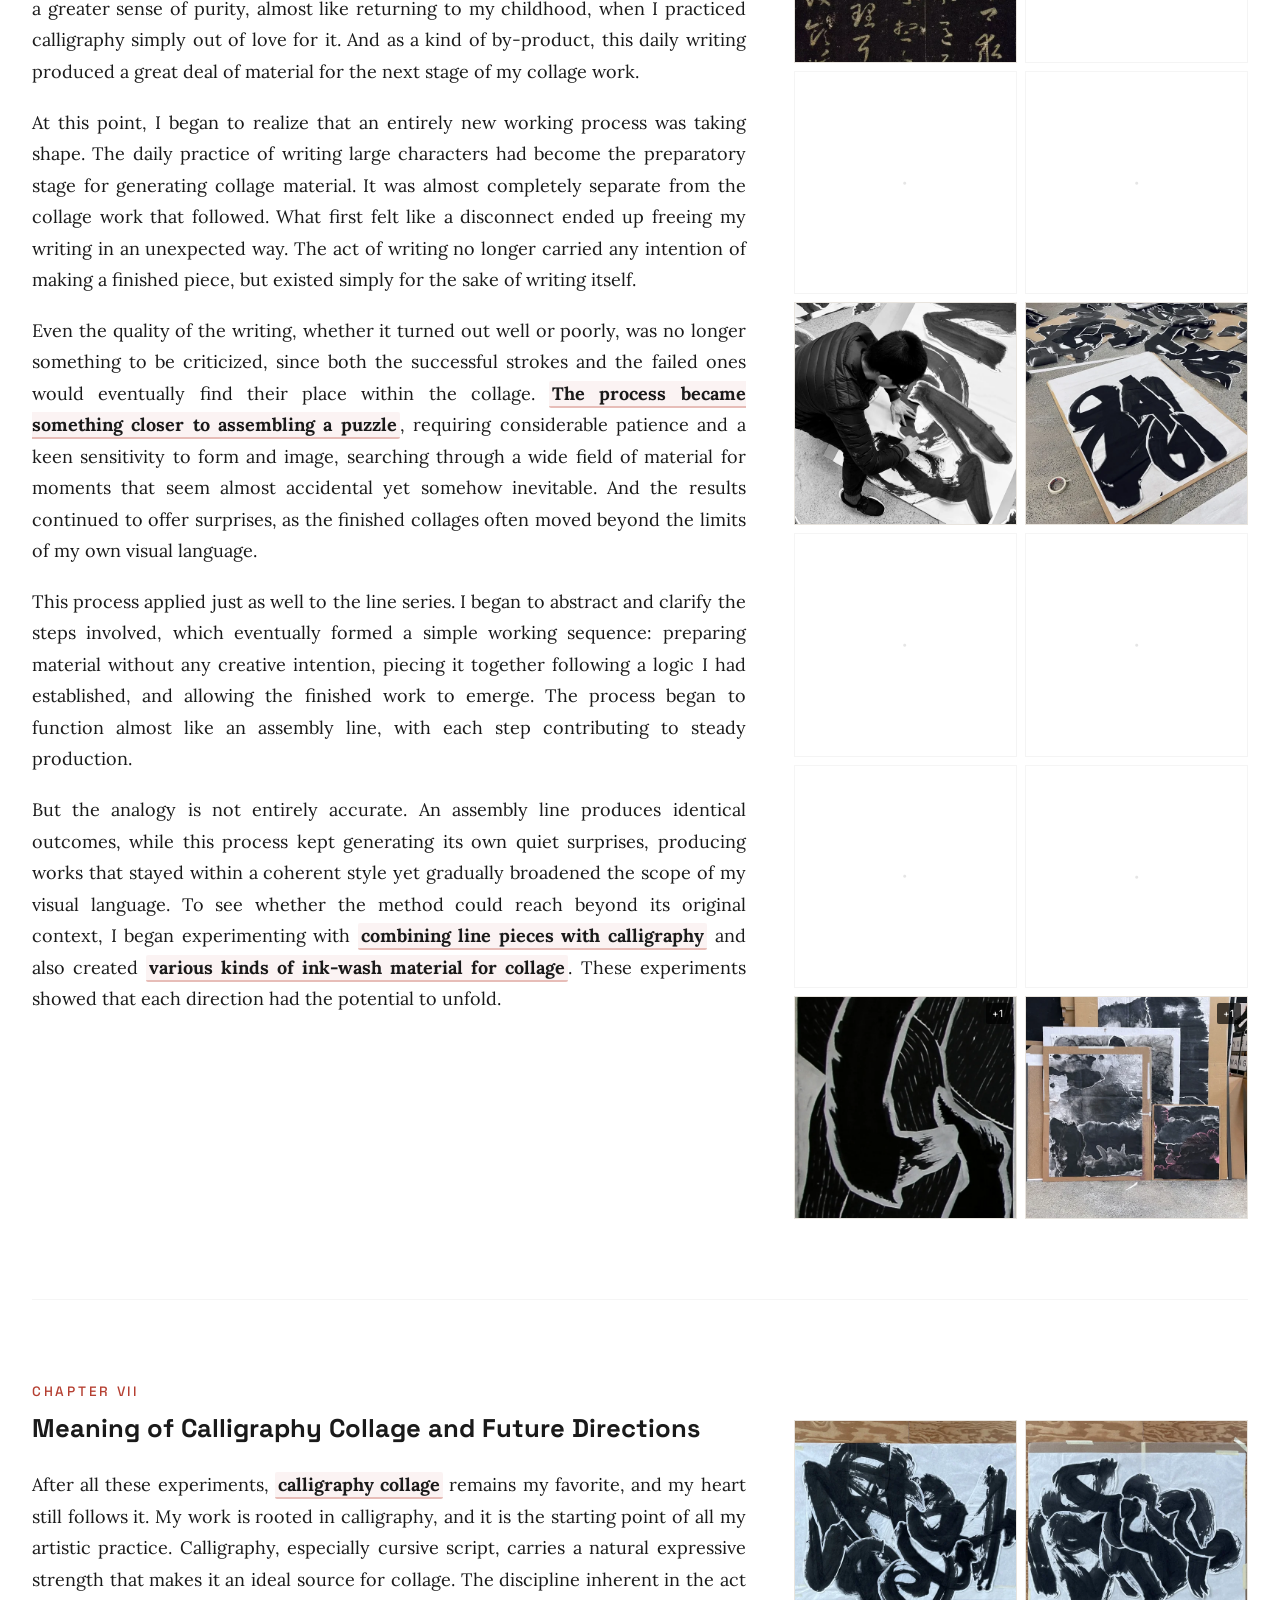
==== commit d269ef1e: "Swipe to step through the lightbox, since a phone cannot reach the margins The black-margin zones ad" ====
--- a/index.html
+++ b/index.html
@@ -2106,6 +2106,7 @@
 
     // Close on background click
     overlay.addEventListener('click', (e) => {
+        if (swiped) { swiped = false; return; }   // a swipe must not read as a dismiss
         if (e.target === overlay) closeOverlay();
     });
 
@@ -2131,6 +2132,7 @@
     }
 
     overlayMedia.addEventListener('click', (e) => {
+        if (swiped) { swiped = false; return; }   // the swipe already moved us
         const dir = overlayMarginDirection(e.clientX);
         if (dir) navOverlay(dir);
     });
@@ -2141,6 +2143,35 @@
         overlayMedia.style.cursor = dir === -1 ? 'w-resize' : dir === 1 ? 'e-resize' : '';
     });
     overlayMedia.addEventListener('mouseleave', () => { overlayMedia.style.cursor = ''; });
+
+    // A phone cannot reach those margin zones. A portrait screen fits the artwork
+    // to the width, so the black ends up above and below it and the side gutters
+    // measure 0px — 9px on the tallest piece in the set. Swiping works whatever
+    // shape the artwork is; the zones stay for landscape, and for tall work on
+    // desktop, where there is margin to aim at.
+    let touchStart = null, swiped = false;
+
+    overlay.addEventListener('touchstart', (e) => {
+        swiped = false;
+        touchStart = e.touches.length === 1
+            ? { x: e.touches[0].clientX, y: e.touches[0].clientY }
+            : null;                            // a pinch is not a page turn
+    }, { passive: true });
+
+    overlay.addEventListener('touchend', (e) => {
+        const from = touchStart;
+        touchStart = null;
+        if (!from || overlayItems.length < 2) return;
+        const t = e.changedTouches[0];
+        const dx = t.clientX - from.x, dy = t.clientY - from.y;
+        // Far enough, and clearly more sideways than not, so a scroll or a
+        // slightly smudged tap is never mistaken for a swipe.
+        if (Math.abs(dx) < 45 || Math.abs(dx) < Math.abs(dy) * 1.5) return;
+        swiped = true;
+        navOverlay(dx < 0 ? 1 : -1);           // drag left to go forward
+    }, { passive: true });
+
+    overlay.addEventListener('touchcancel', () => { touchStart = null; }, { passive: true });
 
     // Keyboard navigation
     document.addEventListener('keydown', (e) => {
